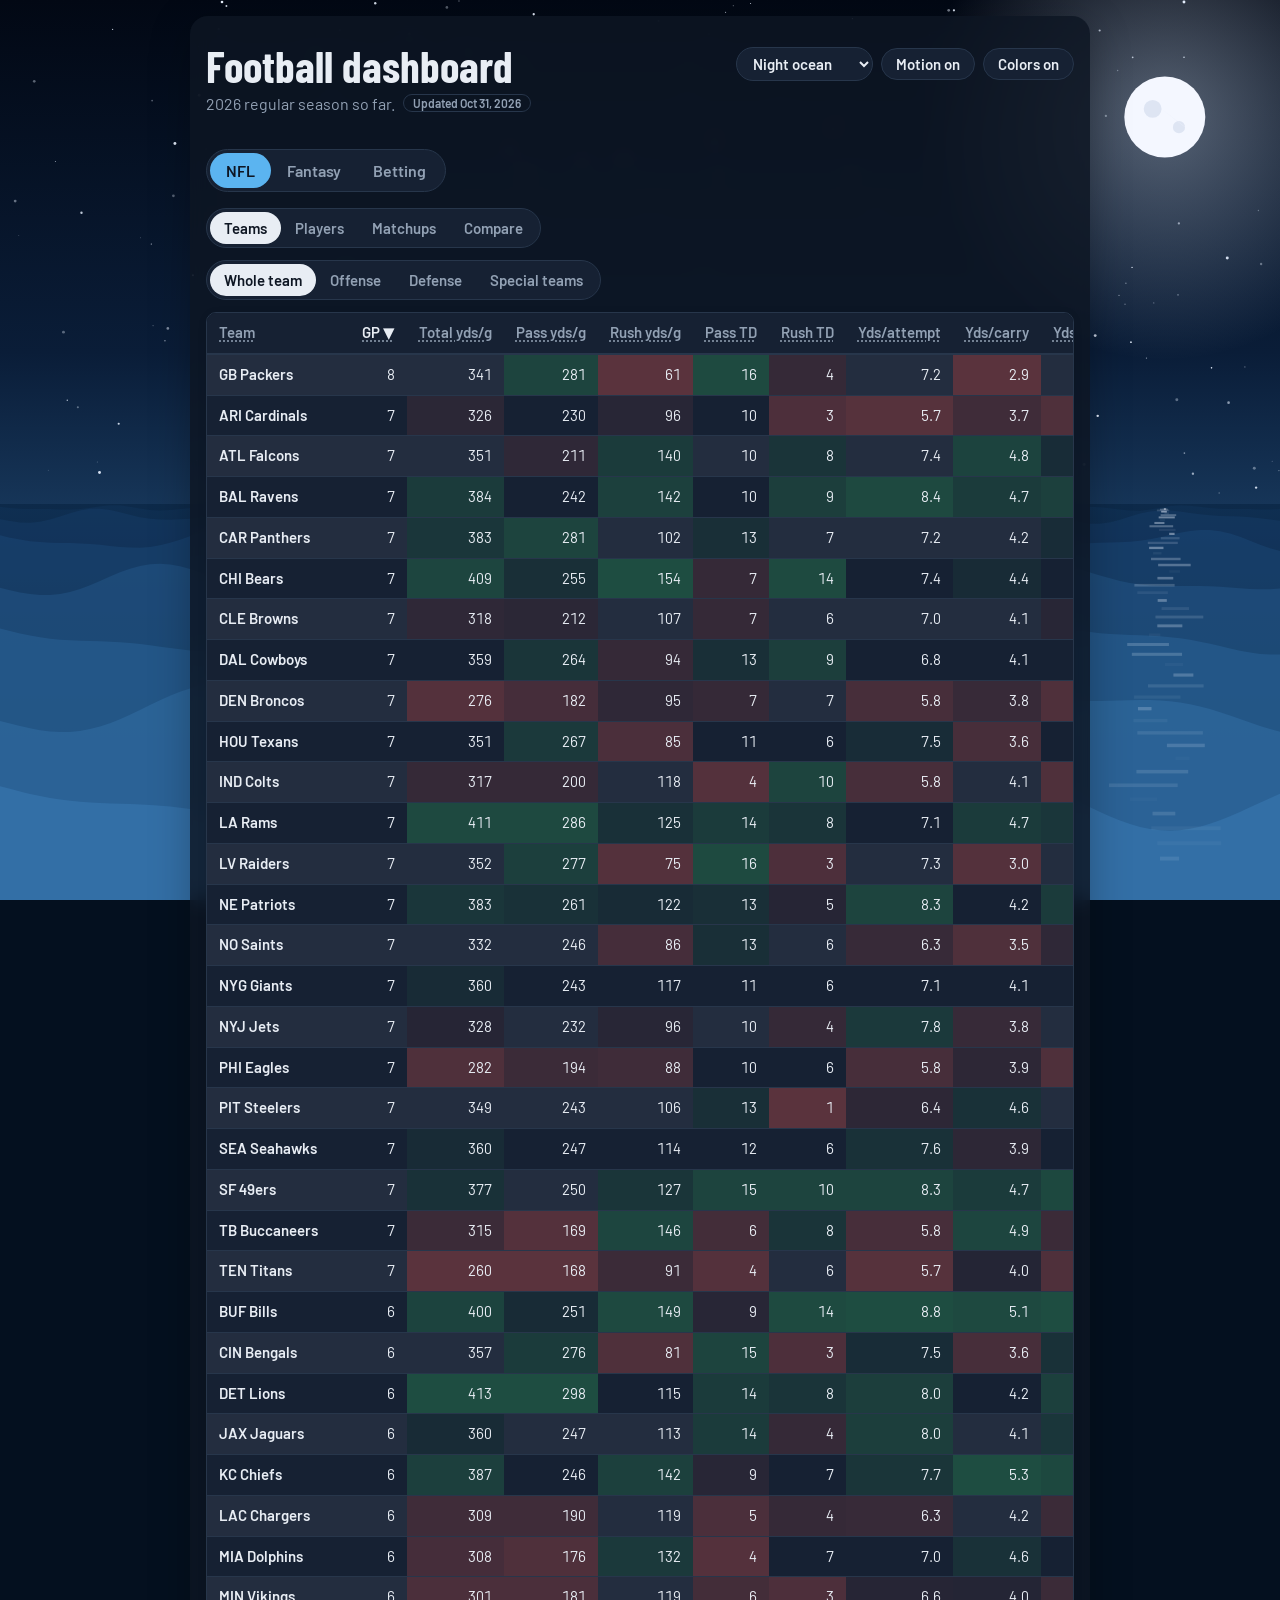
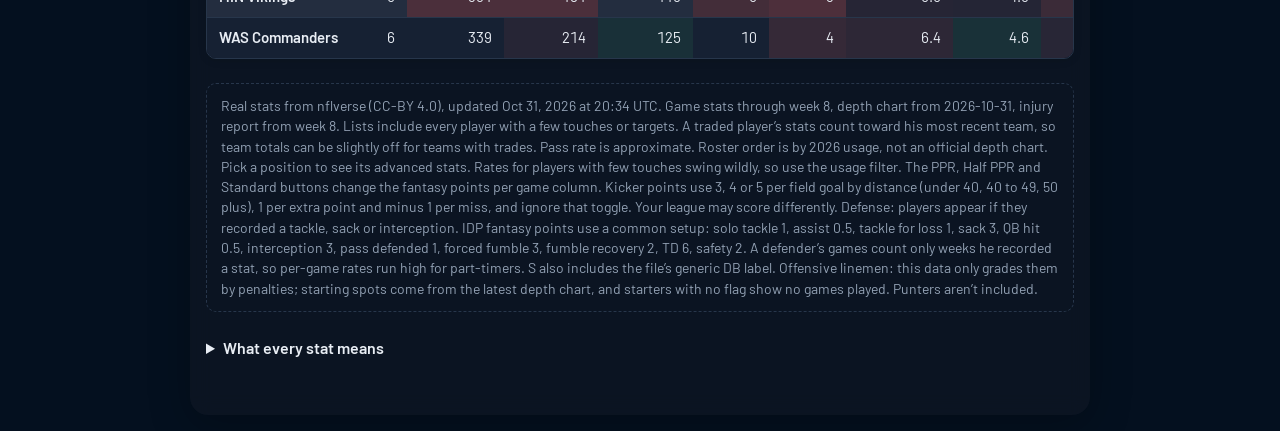
==== index.html @ 171ef3c4 "Phone layout: bottom tab bar, Display menu, swipe rows, full-width tables, tap-to-expand notes Phone" ====
<!DOCTYPE html>
<html lang="en"><head><meta charset="utf-8">
<meta name="viewport" content="width=device-width, initial-scale=1, viewport-fit=cover">
<title>Football Dashboard</title>
<link href="https://fonts.googleapis.com/css2?family=Barlow+Condensed:wght@600;700&family=Barlow:wght@400;500;600&display=swap" rel="stylesheet">
<style>
:root{--bg:#eef1f5;--panel:#fff;--ink:#14202e;--mute:#5d6b7b;--line:#d5dce5;--a:#b36d00;--b:#1b72bd;box-sizing:border-box;padding-top:env(safe-area-inset-top,0px);padding-bottom:env(safe-area-inset-bottom,0px)}
@media (prefers-color-scheme:dark){:root:not([data-theme="light"]){--bg:#0e1623;--panel:#162133;--ink:#e8edf4;--mute:#92a1b4;--line:#27364b;--a:#f2b134;--b:#5bb4f0}}
:root[data-theme="dark"]{--bg:#0e1623;--panel:#162133;--ink:#e8edf4;--mute:#92a1b4;--line:#27364b;--a:#f2b134;--b:#5bb4f0}
html{scroll-padding-top:env(safe-area-inset-top,0px)}*,*::before,*::after{box-sizing:border-box}
body{margin:0;background:var(--sky,var(--bg));color:var(--ink);font:400 16px/1.45 Barlow,system-ui,-apple-system,"Segoe UI",sans-serif}
main{max-width:900px;margin:16px auto;padding:20px 16px 48px;position:relative;z-index:1;background:color-mix(in srgb,var(--bg) 84%,transparent);-webkit-backdrop-filter:blur(10px);backdrop-filter:blur(10px);border-radius:18px;box-shadow:0 10px 40px rgba(0,0,0,.25)}
#scene{position:fixed;inset:0;width:100%;height:100%;z-index:0;display:block}
:root[data-theme="dark"]{--sky:#04101f}:root[data-theme="light"]{--sky:#a9d6ff}:root[data-scene="snow"]{--sky:#cfe6fb}
.top .ctl{display:flex;gap:8px;flex-shrink:0;align-items:center}
select.back{font:600 15px Barlow,system-ui,sans-serif;padding:6px 12px;cursor:pointer}
.seg.sec button[aria-pressed="true"]{background:var(--b);color:var(--bg)}
tr:not(.grp):hover td{background:color-mix(in srgb,var(--b) 10%,var(--panel))}
table tr:nth-child(even):not(.grp):not(:hover) td{background:color-mix(in srgb,var(--panel) 94%,var(--ink))}
.wrap{box-shadow:0 2px 10px rgba(0,0,0,.08)}
.upd{display:inline-block;font:600 12px Barlow,system-ui,sans-serif;color:var(--mute);border:1px solid var(--line);border-radius:999px;padding:1px 9px;margin-left:8px;vertical-align:2px}.top .ctl button{white-space:nowrap}
@media (max-width:420px){.top .ctl{flex-direction:column;gap:6px;align-items:flex-end}.top .ctl button,.top .ctl select{padding:5px 10px;font-size:14px;max-width:140px}}
@media (max-width:600px){main{margin:8px 6px;border-radius:14px;padding:16px 12px 40px}}
h1,h2{font-family:"Barlow Condensed","Arial Narrow",sans-serif;margin:8px 0 4px;line-height:1}h1{font-size:clamp(30px,7vw,44px)}h2{font-size:clamp(26px,6vw,36px)}
.sub{color:var(--mute);margin:0 0 16px}
.bar{display:flex;flex-wrap:wrap;gap:10px;align-items:center;margin-bottom:12px}
.seg{display:inline-flex;flex-wrap:wrap;border:1px solid var(--line);border-radius:999px;background:var(--panel);padding:3px}
.seg button{border:0;background:none;color:var(--mute);font:600 15px Barlow,system-ui,sans-serif;padding:7px 14px;border-radius:999px;cursor:pointer}
.seg button[aria-pressed="true"]{background:var(--ink);color:var(--bg)}
input,select{font:500 16px Barlow,system-ui,sans-serif;color:var(--ink);background:var(--panel);border:1px solid var(--line);border-radius:8px;padding:8px 10px}
input{flex:1;min-width:140px}
button:focus-visible,input:focus-visible,select:focus-visible,th:focus-visible,tr:focus-visible{outline:3px solid var(--b);outline-offset:2px}
.wrap{overflow-x:auto;background:var(--panel);border:1px solid var(--line);border-radius:10px}
table{border-collapse:collapse;width:100%;font-size:15px;white-space:nowrap}
th,td{padding:9px 12px;text-align:right}th:first-child,td:first-child{text-align:left}
th{font-weight:600;color:var(--mute);border-bottom:2px solid var(--line);cursor:pointer;user-select:none}th.on{color:var(--ink)}
td{border-top:1px solid var(--line);font-variant-numeric:tabular-nums}
th:first-child,td:first-child{position:sticky;left:0;background:var(--panel)}td.nm{font-weight:600}tr.grp td{font:600 14px Barlow,system-ui,sans-serif;color:var(--mute);background:var(--bg);text-align:left}tr.go{cursor:pointer}tr.go:hover td{background:var(--bg)}
.tag{display:inline-block;min-width:2.4em;text-align:center;font:700 13px "Barlow Condensed",sans-serif;border-radius:4px;padding:1px 5px;color:var(--bg);background:var(--mute)}
.tag.QB{background:var(--a)}.tag.WR{background:var(--b)}
.tiles{display:grid;grid-template-columns:repeat(auto-fit,minmax(130px,1fr));gap:10px;margin:14px 0 18px}
.tile{background:var(--panel);border:1px solid var(--line);border-top:4px solid var(--b);border-radius:10px;padding:10px 12px}
.tile b{display:block;font:700 28px/1.1 "Barlow Condensed",sans-serif}.tile span{color:var(--mute);font-size:14px}
h3{font:600 17px Barlow,system-ui,sans-serif;margin:18px 0 6px}
.back{border:1px solid var(--line);background:var(--panel);color:var(--ink);border-radius:999px;font:600 15px Barlow,system-ui,sans-serif;padding:6px 14px;cursor:pointer}
.note{margin-top:24px;padding:12px 14px;border:1px dashed var(--line);border-radius:10px;color:var(--mute);font-size:14px}
.picks{display:grid;grid-template-columns:1fr 1fr;gap:10px;margin-bottom:14px}.pick{background:var(--panel);border:1px solid var(--line);border-radius:10px;padding:10px}.pick.a{border-top:4px solid var(--a)}.pick.b{border-top:4px solid var(--b)}.pick input{width:100%;min-width:0}
.verdict{font:700 clamp(22px,5vw,30px)/1.1 "Barlow Condensed","Arial Narrow",sans-serif;margin:16px 0 8px}
.tally{display:flex;height:10px;border-radius:5px;overflow:hidden;margin-bottom:12px}.tally i{display:block}.tally .a{background:var(--a)}.tally .b{background:var(--b)}.tally .t{background:var(--line)}
.sec{font:600 15px Barlow,system-ui,sans-serif;color:var(--mute);margin:18px 0 4px}
.row{padding:10px 0;border-top:1px solid var(--line)}.lbl{text-align:center;font-weight:500;font-size:15px;margin-bottom:6px}
.line{display:grid;grid-template-columns:64px 1fr 64px;gap:10px;align-items:center}
.cv{font:700 22px/1 "Barlow Condensed","Arial Narrow",sans-serif;color:var(--mute)}.cv.a{text-align:right}.cv.win.a{color:var(--a)}.cv.win.b{color:var(--b)}
.field{position:relative;display:flex;height:22px;border-radius:4px;overflow:hidden;background:var(--line)}
.field::after{content:"";position:absolute;inset:0;pointer-events:none;background:repeating-linear-gradient(90deg,transparent 0 calc(10% - 1px),rgba(128,128,128,.35) calc(10% - 1px) 10%)}
.fa{background:var(--a);opacity:.4}.fb{background:var(--b);opacity:.4}.row.wa .fa,.row.wb .fb{opacity:1}
.meter{position:relative;height:16px;border-radius:8px;background:var(--line);margin:4px 0 2px;overflow:hidden}
.meter::after{content:"";position:absolute;left:50%;top:-2px;bottom:-2px;width:2px;background:var(--ink);opacity:.5}
.meter i{position:absolute;top:0;bottom:0}.meter .mo{background:var(--a)}.meter .md{background:var(--b)}
.mlab{display:flex;justify-content:space-between;font-size:13px;color:var(--mute)}
.edge{margin:14px 0 4px}.edge b{font-weight:600}
.lvl{display:inline-block;min-width:2.2em;text-align:center;font:700 15px/1.3 "Barlow Condensed",sans-serif;border-radius:4px;padding:0 6px;margin-right:6px;color:#fff;background:var(--mute)}
.lvl.o{background:var(--a);color:var(--bg)}.lvl.d{background:var(--b);color:var(--bg)}.lvl.e{background:var(--line);color:var(--ink)}
.thr{display:inline-block;font:600 12px Barlow,system-ui,sans-serif;border-radius:999px;padding:1px 8px;border:1px solid var(--line)}
.thr.t4{background:#c0392b;color:#fff;border-color:#c0392b}.thr.t3{background:#e67e22;color:#fff;border-color:#e67e22}.thr.t2{color:var(--ink)}.thr.t1{color:var(--mute)}
.mix{display:flex;height:26px;border-radius:6px;overflow:hidden;font:600 14px/26px Barlow,system-ui,sans-serif;color:#fff;margin:6px 0 2px;position:relative}
.mix span{padding:0 8px;white-space:nowrap}.mix .p{background:var(--b)}.mix .r{background:var(--a);text-align:right}
.mix i{position:absolute;top:0;bottom:0;width:2px;background:var(--ink)}
td.wr{white-space:normal;min-width:170px}.olt th,.olt td{text-align:left}
[hidden]{display:none!important}
.dspb,.bnav{display:none}
@media (max-width:600px){
  main{margin:0;border-radius:0;padding:12px 12px calc(84px + env(safe-area-inset-bottom,0px));padding-left:max(12px,env(safe-area-inset-left,0px));padding-right:max(12px,env(safe-area-inset-right,0px))}
  .top{position:relative;align-items:center}
  h1{font-size:26px;white-space:nowrap}
  h2{font-size:24px}
  .sub{font-size:14px;margin-bottom:10px}
  .dspb{display:inline-block;font-size:14px;padding:5px 12px}
  .top .ctl{display:none}
  .top.open .ctl{display:flex;flex-direction:column;align-items:stretch;gap:8px;position:absolute;right:0;top:calc(100% + 6px);z-index:25;background:var(--panel);border:1px solid var(--line);border-radius:12px;padding:10px;box-shadow:0 10px 30px rgba(0,0,0,.35)}
  .top.open .ctl button,.top.open .ctl select{max-width:none;font-size:15px;padding:7px 12px}
  #sec{display:none}
  .bnav{display:flex;position:fixed;left:0;right:0;bottom:0;z-index:20;background:color-mix(in srgb,var(--panel) 94%,transparent);-webkit-backdrop-filter:blur(12px);backdrop-filter:blur(12px);border-top:1px solid var(--line);padding:6px max(8px,env(safe-area-inset-right,0px)) calc(6px + env(safe-area-inset-bottom,0px)) max(8px,env(safe-area-inset-left,0px))}
  .bnav button{flex:1;display:flex;flex-direction:column;align-items:center;gap:2px;border:0;background:none;color:var(--mute);font:600 12px Barlow,system-ui,sans-serif;padding:6px 0;border-radius:10px;cursor:pointer}
  .bnav svg{width:24px;height:24px}
  .bnav button[aria-pressed="true"]{color:var(--b);background:color-mix(in srgb,var(--b) 12%,transparent)}
  .bar{gap:8px;margin-bottom:10px}
  .seg{flex-wrap:nowrap;overflow-x:auto;max-width:100%;scrollbar-width:none;-webkit-overflow-scrolling:touch}
  .seg::-webkit-scrollbar{display:none}
  .seg button{white-space:nowrap;padding:6px 12px;font-size:14px;flex-shrink:0}
  .seg.lg button{font-size:15px;padding:6px 16px}
  input,select{font-size:16px;padding:7px 9px}
  table{font-size:14px}
  th,td{padding:7px 9px}
  .wrap{border-radius:8px}
  .bsel span{display:none}
  .bsel{width:auto;flex:1}
  .dsk{display:none}
  .bc{padding:11px 12px}
  .bct{font-size:19px}
  .bcw{font-size:14px;padding-left:16px}
  .bc.hero .bct{font-size:23px}
  .gc{padding:11px 12px}
  .note{position:relative;max-height:4.4em;overflow:hidden;cursor:pointer;margin-top:16px}
  .note::after{content:"Tap to read more";position:absolute;left:0;right:0;bottom:0;padding:16px 14px 6px;font:600 13px Barlow,system-ui,sans-serif;color:var(--b);background:linear-gradient(to bottom,transparent,var(--panel) 60%)}
  .note.open{max-height:none}
  .note.open::after{content:none}
  .pcard{padding-bottom:env(safe-area-inset-bottom,0px)}
}
.top{display:flex;justify-content:space-between;align-items:center;gap:12px}
.dl{display:inline-block;font:600 11px/1.5 Barlow,system-ui,sans-serif;border-radius:4px;padding:0 5px;margin-left:2px;border:1px solid var(--line);color:var(--mute);vertical-align:1px}
.dl.on{border-color:var(--ink);color:var(--ink)}
.ptag{margin-top:6px;font-size:14px;color:var(--mute)}
.sec button{font-size:16px;padding:8px 16px}
.card{background:var(--panel);border:1px solid var(--line);border-radius:10px;padding:14px 16px;max-width:70ch}.card h3{margin-top:0}
.up{color:#2e9e5b;font-weight:600}.dn{color:#d9534f;font-weight:600}
.why{display:inline-block;font:600 12px Barlow,system-ui,sans-serif;border-radius:999px;padding:1px 8px;margin:1px 2px;background:var(--line);color:var(--ink)}
.gr{display:inline-block;min-width:1.8em;text-align:center;font:700 15px/1.4 "Barlow Condensed",sans-serif;border-radius:4px;color:var(--bg)}
.me td{background:color-mix(in srgb,var(--a) 14%,var(--panel))}.adv{margin:6px 0 4px 18px;padding:0}.adv li{margin:4px 0}
.st5{color:#f2b134;letter-spacing:-1px;font-size:12px;margin-left:4px}
.gA{background:#2e9e5b}.gB{background:#7cb342}.gC{background:var(--mute)}.gD{background:#e67e22}.gF{background:#d9534f}
.gl{text-decoration:underline dotted;text-underline-offset:3px;text-decoration-color:var(--mute)}
.tip{position:absolute;z-index:20;background:var(--ink);color:var(--bg);font:500 14px/1.35 Barlow,system-ui,sans-serif;padding:8px 10px;border-radius:8px;box-shadow:0 4px 14px rgba(0,0,0,.3);pointer-events:none}
#gls summary{cursor:pointer;font-weight:600;margin:24px 0 8px}#glist{display:grid;grid-template-columns:max-content 1fr;gap:4px 14px;font-size:14px}#glist dt{font-weight:600}#glist dd{margin:0;color:var(--mute)}
@media (max-width:600px){#glist{grid-template-columns:1fr}#glist dd{margin-bottom:8px}}
.pcard{position:fixed;inset:0;z-index:30;background:rgba(0,0,0,.55);display:flex;align-items:flex-start;justify-content:center;padding:4vh 12px;overflow:auto}
.pcw{position:relative;background:var(--panel);color:var(--ink);border:1px solid var(--line);border-radius:16px;max-width:680px;width:100%;padding:18px 18px 22px;box-shadow:0 20px 60px rgba(0,0,0,.45)}
.pcx{position:absolute;top:12px;right:12px;padding:4px 11px}
.pch{display:flex;gap:14px;align-items:center;margin-right:40px}.pch img{width:84px;height:84px;object-fit:cover;border-radius:50%;background:var(--bg);border:2px solid var(--line);flex-shrink:0}
.pch h2{margin:0 0 4px}.pcm{color:var(--mute);font-size:14px}
.tiles2{display:grid;grid-template-columns:repeat(auto-fit,minmax(104px,1fr));gap:8px;margin:14px 0}
.tl{background:var(--bg);border:1px solid var(--line);border-radius:10px;padding:8px 10px}.tl b{display:block;font:700 22px/1.1 "Barlow Condensed",sans-serif}.tl span{font-size:12px;color:var(--mute)}
.pcs h3{margin:16px 0 6px}.nws a{color:var(--ink)}.nws li{margin:6px 0}.nws small{color:var(--mute)}.rw{background:var(--bg);border-left:3px solid var(--b);border-radius:6px;padding:8px 12px;font-size:15px}
svg.gl2 text{fill:var(--mute);font:600 11px Barlow,system-ui,sans-serif}
td.nm{cursor:pointer}td.nm:hover{text-decoration:underline;text-underline-offset:3px}
@media (max-width:600px){.pcard{padding:0}.pcw{border-radius:0;min-height:100%}}
.seg.lg button{font-size:16px;padding:7px 18px}.seg.lg button[aria-pressed="true"]{background:var(--a);color:var(--bg)}
.lad{display:inline-block;font:500 13px/1.6 Barlow,system-ui,sans-serif;border:1px solid var(--line);border-radius:999px;padding:0 9px;margin:3px 4px 0 0;white-space:nowrap}.lad.on{border-color:#2e9e5b;background:color-mix(in srgb,#2e9e5b 18%,var(--panel))}.ladr{margin-top:8px}
.gc.cpk{border-color:#2e9e5b;box-shadow:0 0 0 1px #2e9e5b}.pill2{display:inline-block;font:700 13px/1.6 Barlow,system-ui,sans-serif;border-radius:999px;padding:0 10px;background:#2e9e5b;color:#fff;align-self:flex-start;white-space:nowrap}
.bsel{display:flex;align-items:center;gap:8px;font:600 14px Barlow,system-ui,sans-serif;color:var(--mute)}.bsel select{padding:6px 10px;font-size:15px}
.bgrid{display:grid;grid-template-columns:repeat(auto-fill,minmax(250px,1fr));gap:12px}.ggrid{display:grid;grid-template-columns:repeat(auto-fill,minmax(440px,1fr));gap:14px}.gc .gmt td{white-space:normal}
@media (max-width:600px){.ggrid{grid-template-columns:1fr}.wpw{max-width:none;flex-basis:100%}.gc .gmt td,.gc .gmt th{padding:6px 5px;font-size:14px;white-space:normal}.bsel{width:100%}.bsel select{flex:1}}
.gc,.bc,.ggrid>*,.bgrid>*{min-width:0}
.bc{background:var(--panel);border:1px solid var(--line);border-left:5px solid var(--lc,var(--a));border-radius:12px;padding:12px 14px;box-shadow:0 2px 10px rgba(0,0,0,.08)}
.bc.l2{--lc:#7cb342}.bc.l3{--lc:#2e9e5b}.bc.hero{margin:6px 0 4px;padding:16px 18px;border-left-width:8px}.bc.hero .bct{font-size:clamp(24px,5vw,32px)}
.bck{font:700 12px Barlow,system-ui,sans-serif;letter-spacing:.08em;text-transform:uppercase;color:var(--lc,var(--a));margin-bottom:4px}
.bch{display:flex;align-items:flex-start;gap:6px}.bct{font:700 20px/1.15 "Barlow Condensed","Arial Narrow",sans-serif}.bct a{color:inherit;text-decoration:underline dotted;text-underline-offset:3px}
.bcp{margin:6px 0 0;font-size:14px;color:var(--mute)}.bcp b{color:var(--ink);font-size:16px}
.bcw{margin:8px 0 0;padding-left:18px;font-size:14px;color:var(--mute)}.bcw li{margin:3px 0}.bcw b{color:var(--ink);font-weight:600}
.vch{display:inline-block;font:700 12px/1.5 Barlow,system-ui,sans-serif;border-radius:999px;padding:0 7px;background:#2e9e5b;color:#fff;white-space:nowrap}
.mch{display:inline-block;font:700 12px/1.5 Barlow,system-ui,sans-serif;border-radius:999px;padding:0 7px;background:var(--b);color:var(--bg)}
.hd{display:inline-flex;gap:2px;vertical-align:-2px}.hd i{display:block;width:8px;height:14px;border-radius:2px;background:var(--mute);opacity:.5}.hd i.y{background:#2e9e5b;opacity:1}.hd i.n{background:#d9534f;opacity:1}
.gc{background:var(--panel);border:1px solid var(--line);border-radius:12px;padding:12px 14px;box-shadow:0 2px 10px rgba(0,0,0,.08);display:flex;flex-direction:column;gap:10px}
.gch{display:flex;justify-content:space-between;gap:10px;flex-wrap:wrap}.gt{font:700 26px/1 "Barlow Condensed","Arial Narrow",sans-serif}.gt small{font-size:16px;color:var(--mute);font-weight:600}
.wpw{flex:1;min-width:150px;max-width:220px}.wpb{position:relative;display:flex;height:22px;border-radius:6px;overflow:hidden;font:600 12px/22px Barlow,system-ui,sans-serif;color:#fff}
.wpb span{padding:0 6px;white-space:nowrap;overflow:hidden}.wpb .wa{background:var(--a)}.wpb .wh{background:var(--b);text-align:right}.wpb i{position:absolute;top:-2px;bottom:-2px;width:3px;margin-left:-1px;background:var(--ink);border:1px solid var(--panel)}
.gc .wrap{box-shadow:none}.gmt td,.gmt th{padding:7px 8px;text-align:left;white-space:nowrap}.gmt td:first-child{color:var(--mute);font-weight:600}
.gmeta{display:flex;flex-direction:column;gap:2px;font-size:14px;color:var(--mute)}.gmeta b{color:var(--ink);font-weight:600}
.gprop{align-self:flex-start}
main.wide{max-width:1180px}
.sv{border:1px solid var(--line);background:var(--bg);color:var(--ink);border-radius:999px;font:700 13px/1 Barlow,system-ui,sans-serif;width:24px;height:24px;padding:0;margin-left:6px;cursor:pointer;vertical-align:1px}.sv.on{background:var(--b);color:var(--bg);border-color:var(--b)}
.sv2{margin-top:10px;font-size:14px;padding:5px 12px}.sv2.on{background:var(--b);color:var(--bg);border-color:var(--b)}
.rs{display:inline-block;font:700 12px/1.6 Barlow,system-ui,sans-serif;border-radius:999px;padding:0 9px}.rs.w{background:#2e9e5b;color:#fff}.rs.l{background:#d9534f;color:#fff}.rs.p{background:var(--line);color:var(--ink)}.rs.o{border:1px solid var(--line);color:var(--mute)}
.rstrip{background:var(--panel);border:1px solid var(--line);border-radius:10px;padding:8px 12px;margin-bottom:12px;font-size:15px}.rstrip a{color:var(--b)}
.wxw{display:inline-block;font:700 11px/1.5 Barlow,system-ui,sans-serif;border-radius:999px;padding:0 6px;background:#e67e22;color:#fff}
.stk{width:80px;min-width:0;flex:0;padding:4px 6px;font-size:15px}.psub{font:500 12px Barlow,system-ui,sans-serif;color:var(--mute)}.pt td.nm{white-space:nowrap}
</style></head><body><canvas id="scene" aria-hidden="true"></canvas><main>
<div class="top" id="top"><h1>Football dashboard</h1><button class="back dspb" id="dsp" aria-expanded="false" aria-controls="ctl">Display</button><div class="ctl" id="ctl"><select class="back" id="scn" aria-label="Background scene"><option value="ocean">Night ocean</option><option value="grass">Day grassland</option><option value="snow">Snowy peak</option></select><button class="back" id="mot" aria-label="Turn background motion on or off"></button><button class="back" id="clr" aria-label="Turn stat colors on or off"></button></div></div>
<p class="sub">2026 regular season so far.<span class="upd" id="upd"></span></p>
<nav class="bar"><div class="seg sec" id="sec"><button data-s="nfl" aria-pressed="true">NFL</button><button data-s="fan" aria-pressed="false">Fantasy</button><button data-s="bet" aria-pressed="false">Betting</button></div></nav>
<div class="bar" id="nflnav"><div class="seg" id="tabs"><button data-v="t" aria-pressed="true">Teams</button><button data-v="p" aria-pressed="false">Players</button><button data-v="n" aria-pressed="false">Matchups</button><button data-v="c" aria-pressed="false">Compare</button></div></div>
<section id="vp" hidden>
 <div class="bar"><div class="seg" id="side"><button data-d="O" aria-pressed="true">Offense</button><button data-d="D" aria-pressed="false">Defense</button></div></div>
 <div class="bar"><input id="q" type="search" placeholder="Search players" aria-label="Search players"><select id="tm" aria-label="Team"></select><select id="mn" aria-label="Minimum usage"><option value="0">Any usage</option><option value="10">10+ touches or targets</option><option value="25">25+</option><option value="50">50+</option></select></div>
 <div class="bar"><div class="seg" id="pos"></div><div class="seg" id="xg" hidden></div><div class="seg" id="sc"><button data-s="ppr" aria-pressed="true">PPR</button><button data-s="half" aria-pressed="false">Half PPR</button><button data-s="std" aria-pressed="false">Standard</button></div></div>
 <div class="wrap" id="pt"></div><p class="sub" id="ld">Loading stats…</p>
</section>
<section id="vt"><div class="bar"><div class="seg" id="tv"><button data-w="W" aria-pressed="true">Whole team</button><button data-w="O" aria-pressed="false">Offense</button><button data-w="D" aria-pressed="false">Defense</button><button data-w="S" aria-pressed="false">Special teams</button></div></div><div class="wrap" id="tt"></div><div id="td" hidden></div></section>
<section id="vc" hidden><div class="bar"><div class="seg" id="cpos"></div></div>
<div class="picks"><div class="pick a"><input id="ca" list="cl" aria-label="Player A" onfocus="this.select()"><div class="ptag" id="ia"></div></div><div class="pick b"><input id="cb" list="cl" aria-label="Player B" onfocus="this.select()"><div class="ptag" id="ib"></div></div></div><datalist id="cl"></datalist>
<div class="verdict" id="cv"></div><div class="tally" id="ct"></div><div id="cr"></div>
<p class="sub">Tap a name box and start typing to search every player at that position.</p></section>

<section id="vn" hidden><h2>Matchups</h2><p class="sub">Pick a game, then switch between the battle up front and the skill-position matchups.</p>
<div class="bar"><select id="gm" aria-label="Game"></select><div class="seg" id="mv"><button data-m="t" aria-pressed="true">Trenches</button><button data-m="s" aria-pressed="false">Skill positions</button></div></div>
<div id="ms" hidden></div><div id="mt"><div id="mu"></div>
<h3>Offensive line units</h3><div class="wrap" id="ou"></div>
<h3>Defensive line units</h3><div class="wrap" id="du"></div>
<div class="note">How the edge works: each unit’s league ranks are averaged (pass protection uses sack rate allowed and pass EPA; pass rush uses sacks and QB hits; the run game uses yards per carry and rush EPA; the front uses tackles for loss and line tackles for loss). The gap between the two averages sets the level: Even under 4 rank spots, I (slight) 4 to 9, II (clear) 10 to 17, III (big) 18 or more. It’s a guide, not a prediction. Starters and alignments come from the latest nflverse depth chart, and defenses shift fronts every play, so “likely across from him” is the usual alignment, not a guarantee. Threat levels rank every starting front player by sacks, QB hits and tackles for loss per team game: Elite is top 10%, High top 25%, Solid top half. Individual blocking grades (ESPN block win rates, PFF) aren’t in this data, so linemen show penalties only (see them under Players, Offense, OL). Run defense allowed needs game-by-game data, so tackles for loss stands in for it.</div></div></div></section>

<section id="sf" hidden><h2>Fantasy</h2>
<div class="bar"><div class="seg" id="fmt"><button data-f="dyn" aria-pressed="true">Dynasty</button><button data-f="red" aria-pressed="false">Redraft</button></div></div>
<div class="bar"><div class="seg" id="fv"><button data-x="m" aria-pressed="true">My league</button><button data-x="s" aria-pressed="false">Start / sit</button><button data-x="r" aria-pressed="false">Rankings</button><button data-x="c" aria-pressed="false">College</button></div></div>
<div id="fm"><div class="bar"><div class="seg" id="fpl"><button data-p="s" aria-pressed="true">Sleeper</button><button data-p="e" aria-pressed="false">ESPN</button></div></div>
<div class="bar" id="fsl"><input id="fsu" type="text" placeholder="Your Sleeper username" aria-label="Sleeper username" autocomplete="username"><button class="back" id="fsgo">Load my leagues</button><select id="fsls" aria-label="League" hidden></select></div>
<div class="bar" id="fel" hidden><input id="fei" type="text" inputmode="numeric" placeholder="ESPN league ID" aria-label="ESPN league ID"><input id="fet" type="text" inputmode="numeric" placeholder="Your team ID (optional)" aria-label="ESPN team ID"><button class="back" id="fego">Load league</button></div>
<p class="sub" id="fms"></p><div id="fmo"></div></div>
<div id="fs" hidden><div class="bar"><div class="seg" id="fsm"><button data-m="me" aria-pressed="true">My team</button><button data-m="all" aria-pressed="false">All starters</button></div></div><div id="fmy"></div><div id="fall"><div class="bar"><div class="seg" id="fpos"></div><div class="seg" id="fsc"><button data-s="ppr" aria-pressed="true">PPR</button><button data-s="half" aria-pressed="false">Half PPR</button><button data-s="std" aria-pressed="false">Standard</button></div></div><p class="sub" id="fsub"></p><div class="wrap" id="ft"></div></div><div class="note" id="fnote"></div><div class="note">Start/sit grades come from a simple, open formula, not a projection model: base points = 85% season average + 15% last 3 games (with about 4 games of last season mixed in early on), then multiplied by the matchup factor (what the opponent allows to that position after adjusting for schedule, divided by the league average). Grade A means the matchup factor is 1.15 or higher, B 1.05 to 1.15, C 0.95 to 1.05, D 0.85 to 0.95, F under 0.85. Only depth-chart starters on teams with an upcoming game are listed, and anyone Out or on IR is flagged. A guide, not a guarantee.</div></div>
<div id="sd" hidden>
<div class="bar"><div class="seg" id="dv"><button data-x="b" aria-pressed="true">Value board</button><button data-x="g" aria-pressed="false">Diamonds &amp; sleepers</button><button data-x="k" aria-pressed="false">Rookie picks</button></div><div class="seg" id="dfmt"><button data-f="1" aria-pressed="true">1QB</button><button data-f="2" aria-pressed="false">Superflex</button></div></div>
<div class="bar" id="ccl" hidden><div class="seg" id="cv2"><button data-c="d" aria-pressed="true">Draft prospects</button><button data-c="g" aria-pressed="false">Big board</button><button data-c="b" aria-pressed="false">Breakouts (underclassmen)</button><button data-c="f" aria-pressed="false">College fantasy</button></div><select id="ccf" aria-label="Conference"></select><div class="seg" id="csc" hidden><button data-s="ppr" aria-pressed="true">PPR</button><button data-s="std" aria-pressed="false">Standard</button></div></div>
<div class="bar" id="dctl"><input id="dq" type="search" placeholder="Search players" aria-label="Search dynasty players"><div class="seg" id="dpos"></div></div>
<p class="sub" id="dsub"></p><div class="wrap" id="dt"></div>

<div class="note" id="dnote"></div></div></section>
<section id="sb" hidden><h2>Betting</h2><p class="sub" id="bfr"></p>
<div class="bar"><div class="seg lg" id="blg" role="group" aria-label="League"><button data-l="nfl" aria-pressed="true">NFL</button><button data-l="cfb" aria-pressed="false">College</button></div></div>
<div class="bar"><div class="seg" id="bv"><button data-v="picks" aria-pressed="true">Picks</button><button data-v="games" aria-pressed="false">Games</button><button data-v="props" aria-pressed="false">Props</button><button data-v="mine" aria-pressed="false">My bets</button><button data-v="results" aria-pressed="false">Results</button></div><label class="bsel" id="bselw"><span>Sportsbook</span><select id="bbk" aria-label="Sportsbook"></select></label></div>
<div id="bctl" hidden><div class="bar"><div class="seg" id="bmk"></div></div><div class="bar"><select id="bgm" aria-label="Game"></select><input id="bq" type="search" placeholder="Search players" aria-label="Search props"><label class="sub" style="display:flex;gap:6px;align-items:center;margin:0"><input type="checkbox" id="blo" style="flex:0;min-width:0"> Picks and leans only</label></div></div>
<div id="bo"></div>
<div class="note">Not betting advice. NFL odds come from The Odds API across US sportsbooks; college lines from CollegeFootballData plus extra books on Fridays and Saturdays. Always check the price in your own app before betting. Projections: 85% season average plus 15% last 3 games, with about 4 games of last season mixed in early on, adjusted for what the opponent allows to his position (capped at -20% to +25%). Chance of going over comes from how each stat swings game to game, blended 50/50 with the sportsbooks’ fair odds. Anytime TD chance comes from usage (carries and targets). Samples are small; treat picks as places to look, not locks.</div></section>

<div class="note">Real stats from nflverse (CC-BY 4.0), updated Oct 31, 2026 at 20:34 UTC. <span id="fr"></span> Lists include every player with a few touches or targets. A traded player’s stats count toward his most recent team, so team totals can be slightly off for teams with trades. Pass rate is approximate. Roster order is by 2026 usage, not an official depth chart. Pick a position to see its advanced stats. Rates for players with few touches swing wildly, so use the usage filter. The PPR, Half PPR and Standard buttons change the fantasy points per game column. Kicker points use 3, 4 or 5 per field goal by distance (under 40, 40 to 49, 50 plus), 1 per extra point and minus 1 per miss, and ignore that toggle. Your league may score differently. Defense: players appear if they recorded a tackle, sack or interception. IDP fantasy points use a common setup: solo tackle 1, assist 0.5, tackle for loss 1, sack 3, QB hit 0.5, interception 3, pass defended 1, forced fumble 3, fumble recovery 2, TD 6, safety 2. A defender’s games count only weeks he recorded a stat, so per-game rates run high for part-timers. S also includes the file’s generic DB label. Offensive linemen: this data only grades them by penalties; starting spots come from the latest depth chart, and starters with no flag show no games played. Punters aren’t included.</div>
<details id="gls"><summary>What every stat means</summary><dl id="glist"></dl></details>
</main>
<nav class="bnav" id="bnav" aria-label="Sections"><button data-s="nfl" aria-pressed="true"><svg viewBox="0 0 24 24" aria-hidden="true"><path d="M5 19c-1-6 3-13 14-14-1 11-8 15-14 14z" fill="none" stroke="currentColor" stroke-width="2" stroke-linejoin="round"/><path d="M9 15l6-6M10 11l3 3M12 9l3 3" stroke="currentColor" stroke-width="1.6" stroke-linecap="round"/></svg>NFL</button><button data-s="fan" aria-pressed="false"><svg viewBox="0 0 24 24" aria-hidden="true"><path d="M12 3l2.6 5.6 6 .7-4.5 4.1 1.2 6L12 16.4 6.7 19.4l1.2-6L3.4 9.3l6-.7z" fill="none" stroke="currentColor" stroke-width="2" stroke-linejoin="round"/></svg>Fantasy</button><button data-s="bet" aria-pressed="false"><svg viewBox="0 0 24 24" aria-hidden="true"><rect x="4" y="5" width="16" height="14" rx="2" fill="none" stroke="currentColor" stroke-width="2"/><path d="M8 10h3M8 14h8M14 10h2" stroke="currentColor" stroke-width="2" stroke-linecap="round"/></svg>Betting</button></nav>
<div id="pc" class="pcard" hidden><div class="pcw" role="dialog" aria-modal="true" aria-labelledby="pcn"><button class="back pcx" id="pcx" aria-label="Close player card">✕</button><div id="pcb"></div></div></div>
<script>
var SCENE=(function(){var s=null,m=null;try{s=localStorage.getItem('scene');m=localStorage.getItem('theme')}catch(e){}return s||(m==='light'?'grass':'ocean')})();
document.documentElement.setAttribute('data-theme',SCENE==='ocean'?'dark':'light');document.documentElement.setAttribute('data-scene',SCENE);
var MOTION=(function(){var v=null;try{v=localStorage.getItem('motion')}catch(e){}if(v)return v==='on';if(window.matchMedia&&matchMedia('(max-width: 600px)').matches)return false;return !(window.matchMedia&&matchMedia('(prefers-reduced-motion: reduce)').matches)})();
function setScene(s){SCENE=s;document.documentElement.setAttribute('data-theme',s==='ocean'?'dark':'light');document.documentElement.setAttribute('data-scene',s);try{localStorage.setItem('scene',s)}catch(e){}var b=document.getElementById('scn');if(b)b.value=s;SC.reset()}
function setMotion(on){MOTION=on;try{localStorage.setItem('motion',on?'on':'off')}catch(e){}var b=document.getElementById('mot');if(b)b.textContent=on?'Motion on':'Motion off';SC.reset()}
// ---------------- animated scenes: night ocean, day grassland
var SC=(function(){
  var cv,cx,W,H,dpr,stars=[],blades=[],clouds=[],ranges=[],flakes=[],raf=0,last=0;
  function rnd(a,b){return a+Math.random()*(b-a)}
  function size(){dpr=Math.min(window.devicePixelRatio||1,2);W=innerWidth;H=innerHeight;cv.width=W*dpr;cv.height=H*dpr;cx.setTransform(dpr,0,0,dpr,0,0);build()}
  function build(){stars=[];for(var i=0;i<Math.round(W*H/5000);i++)stars.push({x:rnd(0,W),y:rnd(0,H*.55),r:rnd(.4,1.5),p:rnd(0,6.3),s:rnd(.5,2)});
    blades=[];var n=Math.min(900,Math.round(W*.8));for(var j=0;j<n;j++){var layer=j/n;blades.push({x:rnd(-20,W+20),l:layer,h:rnd(.12,.26)*H*(.55+layer*.65),w:rnd(1.5,3.5)*(.6+layer*.8),c:Math.floor(rnd(0,5)),ph:rnd(0,6.3)})}
    blades.sort(function(a,b){return a.l-b.l});
    clouds=[];for(var k=0;k<6;k++)clouds.push({x:rnd(-.2,1.1)*W,y:rnd(.06,.38)*H,s:rnd(.6,1.4),v:rnd(4,12)});
    ranges=[[.50,.30,'#c9dcef','#9fb9d6',22],[.60,.26,'#e6f0fa','#a7bfd9',14],[.74,.18,'#f7fbff','#b8cde3',9]].map(function(R){var pts=[],x=-40,y;while(x<W+40){y=H*R[0]-H*R[1]*Math.pow(Math.random(),1.6);pts.push([x,y]);x+=rnd(W/R[4]*.5,W/R[4]*1.4)}return {pts:pts,base:R[0],hi:R[2],lo:R[3]}});
    flakes=[];for(var f=0;f<Math.round(W*H/2600);f++)flakes.push({x:rnd(0,W),y:rnd(0,H),r:rnd(.6,2.6),vx:rnd(60,160),vy:rnd(20,70),p:rnd(0,6.3)})}
  function night(t){var hz=H*.56,g=cx.createLinearGradient(0,0,0,hz);g.addColorStop(0,'#020814');g.addColorStop(.7,'#0a1d38');g.addColorStop(1,'#163558');cx.fillStyle=g;cx.fillRect(0,0,W,hz);
    stars.forEach(function(s){var a=.5+.5*Math.sin(s.p+t*s.s);cx.globalAlpha=.35+.65*a;cx.fillStyle='#e8f1ff';cx.beginPath();cx.arc(s.x,s.y,s.r,0,6.283);cx.fill()});cx.globalAlpha=1;
    var mx=W>1000?W*.91:W*.78,my=H*.13,mr=Math.max(22,Math.min(W,H)*.045),mg=cx.createRadialGradient(mx,my,mr*.5,mx,my,mr*6);mg.addColorStop(0,'rgba(220,235,255,.35)');mg.addColorStop(1,'rgba(220,235,255,0)');cx.fillStyle=mg;cx.fillRect(mx-mr*6,my-mr*6,mr*12,mr*12);
    cx.fillStyle='#f4f7ff';cx.beginPath();cx.arc(mx,my,mr,0,6.283);cx.fill();cx.fillStyle='rgba(180,195,220,.35)';cx.beginPath();cx.arc(mx-mr*.3,my-mr*.2,mr*.22,0,6.283);cx.arc(mx+mr*.35,my+mr*.25,mr*.15,0,6.283);cx.fill();
    var sg=cx.createLinearGradient(0,hz,0,H);sg.addColorStop(0,'#0d2a4a');sg.addColorStop(1,'#020a16');cx.fillStyle=sg;cx.fillRect(0,hz,W,H-hz);
    for(var L=0;L<7;L++){var y0=hz+(H-hz)*(L/7)*(L/7)+4,amp=2+L*3.2,len=120+L*60,sp=(L%2?1:-1)*(8+L*5);cx.fillStyle='rgba('+(20+L*6)+','+(60+L*10)+','+(105+L*12)+','+(.25+L*.06)+')';cx.beginPath();cx.moveTo(0,H);
      for(var x=0;x<=W+10;x+=10)cx.lineTo(x,y0+amp*Math.sin((x+t*sp)/len*6.283)+amp*.5*Math.sin((x*1.7-t*sp*.6)/len*6.283));cx.lineTo(W,H);cx.fill()}
    for(var r=0;r<46;r++){var yy=hz+4+r*r*(H-hz)/2300,wd=(8+r*1.6)*(.6+.4*Math.sin(t*1.3+r*1.7)),off=Math.sin(t*.8+r)*r*.6;cx.fillStyle='rgba(235,242,255,'+(.55-r*.01)*(.55+.45*Math.sin(t*2.1+r*2.3))+')';cx.fillRect(mx-wd/2+off,yy,wd,1.6+r*.05)}}
  function day(t){var hz=H*.6,g=cx.createLinearGradient(0,0,0,hz);g.addColorStop(0,'#3d8fe0');g.addColorStop(.55,'#8cc8f5');g.addColorStop(1,'#f6ecd0');cx.fillStyle=g;cx.fillRect(0,0,W,H);
    var sx=W*.18,sy=H*.15,sr=Math.max(26,Math.min(W,H)*.05),sg=cx.createRadialGradient(sx,sy,sr*.4,sx,sy,sr*7);sg.addColorStop(0,'rgba(255,248,220,.9)');sg.addColorStop(.25,'rgba(255,240,190,.35)');sg.addColorStop(1,'rgba(255,240,190,0)');cx.fillStyle=sg;cx.fillRect(0,0,W,H*.7);
    cx.fillStyle='#fffbea';cx.beginPath();cx.arc(sx,sy,sr,0,6.283);cx.fill();
    clouds.forEach(function(c){var x=((c.x+t*c.v)%(W*1.4))-W*.2,y=c.y,s=c.s*Math.min(1,W/900)*60;cx.fillStyle='rgba(255,255,255,.85)';cx.beginPath();cx.ellipse(x,y,s*1.6,s*.55,0,0,6.283);cx.ellipse(x+s*.9,y-s*.25,s*1.1,s*.6,0,0,6.283);cx.ellipse(x-s*.9,y+s*.05,s*.9,s*.45,0,0,6.283);cx.fill()});
    [[hz-H*.05,'#7fae8a',.0013,.6],[hz,'#6c9c58',.002,1]].forEach(function(h){cx.fillStyle=h[1];cx.beginPath();cx.moveTo(0,H);for(var x=0;x<=W+10;x+=12)cx.lineTo(x,h[0]+Math.sin(x*h[2]*6.283+h[3])*H*.03);cx.lineTo(W,H);cx.fill()});
    var fg=cx.createLinearGradient(0,hz,0,H);fg.addColorStop(0,'#7d9e3e');fg.addColorStop(1,'#3d6a24');cx.fillStyle=fg;cx.fillRect(0,hz+H*.03,W,H);
    var C=['#9fbf4a','#86aa3c','#b9c86a','#6f9a34','#cdbb6a'];
    blades.forEach(function(b){var base=hz+H*.04+b.l*(H-hz)*.95,gust=Math.sin(t*.9+b.x*.004)*.6+Math.sin(t*2.3+b.x*.011+b.ph)*.25,bend=(.35+gust*.5)*b.h*.45,tipx=b.x+bend,tipy=base-b.h*(1-Math.abs(gust)*.08);
      cx.strokeStyle=C[b.c];cx.globalAlpha=.55+b.l*.45;cx.lineWidth=b.w;cx.lineCap='round';cx.beginPath();cx.moveTo(b.x,base);cx.quadraticCurveTo(b.x+bend*.15,base-b.h*.55,tipx,tipy);cx.stroke()});cx.globalAlpha=1}
  function snow(t){var g=cx.createLinearGradient(0,0,0,H*.75);g.addColorStop(0,'#1f6fd1');g.addColorStop(.55,'#86c2f2');g.addColorStop(1,'#eef7ff');cx.fillStyle=g;cx.fillRect(0,0,W,H);
    var sx=W*.82,sy=H*.12,sr=Math.max(22,Math.min(W,H)*.04),sg=cx.createRadialGradient(sx,sy,sr*.3,sx,sy,sr*8);sg.addColorStop(0,'rgba(255,255,255,.95)');sg.addColorStop(.2,'rgba(255,250,235,.45)');sg.addColorStop(1,'rgba(255,250,235,0)');cx.fillStyle=sg;cx.fillRect(0,0,W,H*.6);
    cx.fillStyle='#ffffff';cx.beginPath();cx.arc(sx,sy,sr,0,6.283);cx.fill();
    ranges.forEach(function(R,ri){var gr=cx.createLinearGradient(0,H*(R.base-.32),0,H*R.base+40);gr.addColorStop(0,R.hi);gr.addColorStop(1,R.lo);cx.fillStyle=gr;cx.beginPath();cx.moveTo(-40,H);R.pts.forEach(function(p){cx.lineTo(p[0],p[1])});cx.lineTo(W+40,H);cx.fill();
      cx.fillStyle='rgba(70,100,140,'+(.16-ri*.03)+')';for(var i=1;i<R.pts.length-1;i++){var p=R.pts[i],q=R.pts[i+1];if(p[1]<q[1]){cx.beginPath();cx.moveTo(p[0],p[1]);cx.lineTo(q[0],q[1]);cx.lineTo(p[0]+(q[0]-p[0])*.35,H*R.base+30);cx.fill()}}
      if(ri===1)R.pts.forEach(function(p,i){if(i%2)return;var a=.25+.2*Math.sin(t*1.7+i);var sp=cx.createLinearGradient(p[0],p[1],p[0]+90,p[1]-14);sp.addColorStop(0,'rgba(255,255,255,'+a+')');sp.addColorStop(1,'rgba(255,255,255,0)');cx.fillStyle=sp;cx.beginPath();cx.ellipse(p[0]+40+((t*30+i*17)%30),p[1]-6,48,6,-.15,0,6.283);cx.fill()})});
    var fg=cx.createLinearGradient(0,H*.8,0,H);fg.addColorStop(0,'#f4f9ff');fg.addColorStop(1,'#dbe8f6');cx.fillStyle=fg;cx.beginPath();cx.moveTo(0,H);for(var x=0;x<=W+10;x+=14)cx.lineTo(x,H*.86+Math.sin(x*.004)*H*.025+Math.sin(x*.013)*H*.008);cx.lineTo(W,H);cx.fill();
    var gust=1+.6*Math.sin(t*.7);cx.fillStyle='#ffffff';
    flakes.forEach(function(f){var x=((f.x+t*f.vx*gust)%(W+40)+W+40)%(W+40)-20,y=((f.y+t*f.vy+Math.sin(t*2+f.p)*12)%(H+20)+H+20)%(H+20)-10;cx.globalAlpha=.45+f.r*.2;cx.beginPath();cx.ellipse(x,y,f.r*(1+gust*.6),f.r*.8,.12,0,6.283);cx.fill()});cx.globalAlpha=1}
  function frame(ms){raf=0;var t=ms/1000;if(MOTION&&ms-last<30){raf=requestAnimationFrame(frame);return}last=ms;
    ({ocean:night,grass:day,snow:snow}[SCENE]||night)(MOTION?t:12);if(MOTION&&!document.hidden)raf=requestAnimationFrame(frame)}
  function reset(){if(!cv)return;if(raf)cancelAnimationFrame(raf);raf=requestAnimationFrame(frame)}
  function init(){cv=document.getElementById('scene');if(!cv||!cv.getContext)return;cx=cv.getContext('2d');size();var rt_;addEventListener('resize',function(){clearTimeout(rt_);rt_=setTimeout(function(){size();reset()},150)});document.addEventListener('visibilitychange',reset);reset()}
  return {init:init,reset:reset}})();
document.addEventListener('DOMContentLoaded',function(){SC.init();var b=document.getElementById('scn');setScene(SCENE);b.onchange=function(){setScene(this.value)};var m=document.getElementById('mot');setMotion(MOTION);m.onclick=function(){setMotion(!MOTION)}});
var D,A=[];
var $=function(i){return document.getElementById(i)};
var st={sec:'nfl',v:'t',pos:'ALL',tm:'ALL',q:'',pc:4,pd:-1,tc:1,td:-1,mn:0,dq:'',tv:'W',side:'O',sc:'ppr',mv:'t'};
function f(v,d){return v==null?'–':v.toFixed(d)}
function sortRows(rows,c,dir){return rows.slice().sort(function(a,b){var x=a[c],y=b[c];if(x==null&&y==null)return 0;if(x==null)return 1;if(y==null)return -1;return(typeof x==='string'?x.localeCompare(y):x-y)*dir})}
function colsFor(p,noTeam){
  var c=[['Player',0,-1]];
  if(p==='ALL')c.push(['Pos',2,-1]);
  if(!noTeam)c.push(['Team',1,-1]);
  c.push(['GP',3,0]);
  (p==='ALL'?D.PC.WR.slice(0,5):D.PC[p]).forEach(function(s,k){c.push([s[0],4+k,s[1]]);if(k===0&&p!=='K'){c.push(['Last 3','l3',1],['Trend','tr',1],['Snap %','sn',0],['Snap % L3','sn3',0])}});
  if(p!=='ALL')c=c.filter(function(x){return (typeof x[1]==='number'&&x[1]<4)||A.some(function(r){return r[2]===p&&r[x[1]]!=null})});
  return c;
}
var OUTS={Out:1,IR:1,Reserve:1};
function injTag(j){return j?' <span class="thr '+(OUTS[j[0]]?'t4':'t3')+'" title="'+(j[1]||'Injury')+', week '+j[2]+' report">'+j[0]+' · wk '+j[2]+'</span>':''}
function tags(r){return (r.dl?' <span class="dl'+(r.dl[1]?' on':'')+'" title="'+(r.dl[1]?'Starter':'Backup')+' on the latest depth chart">'+r.dl[0]+'</span>':'')+injTag(r.inj)}
function cell(c,r){var v=r[c[1]];
  if(c[2]<0){if(c[1]===2)return '<td style="text-align:right"><span class="tag '+v+'">'+v+'</span></td>';if(c[1]===0)return '<td class="nm">'+v+tags(r)+'</td>';return '<td>'+v+'</td>'}
  if(c[1]==='tr')return '<td>'+(v==null?'–':'<span class="'+(v>=1?'up':v<=-1?'dn':'')+'">'+(v>0?'▲ +':v<0?'▼ ':'')+v.toFixed(1)+'</span>')+'</td>';
  return '<td>'+f(v,c[2])+'</td>'}
function tbl(cols,rows,sc,sd){
  return '<table><tr>'+cols.map(function(c){var on=c[1]===sc;return '<th tabindex="0" data-c="'+c[1]+'" class="'+(on?'on':'')+'">'+c[0]+(on?(sd>0?' ▲':' ▼'):'')+'</th>'}).join('')+'</tr>'+rows.map(function(r){return '<tr>'+cols.map(function(c){return cell(c,r)}).join('')+'</tr>'}).join('')+'</table>';
}
function renderP(){
  var cols=colsFor(st.pos),q=st.q.toLowerCase();
  if(!cols.some(function(c){return c[1]===st.pc}))st.pc=4;
  var rows=A.filter(function(r){return(st.pos==='ALL'||r[2]===st.pos)&&(st.tm==='ALL'||r[1]===st.tm)&&r[7]*r[3]>=st.mn&&(!q||r[0].toLowerCase().indexOf(q)>-1)});
  rows=sortRows(rows,st.pc,st.pd);
  $('pt').innerHTML=rows.length?tbl(cols,rows,st.pc,st.pd):'<p class="sub" style="padding:14px">No players match. Try clearing the search or filters.</p>';
}
function inV(k){return st.tv==='W'||D.TC[k][4].indexOf(st.tv)>-1}
function rank(k,t){var x=t[k+1],hi=D.TC[k][2];if(x==null)return null;return 1+D.T.filter(function(r){return hi?r[k+1]>x:r[k+1]<x}).length}
function team(a){tab('t');
  var t=D.T.filter(function(r){return r[0]===a})[0],n=D.T.length,g='';
  var out='<button class="back" id="bk">Back to teams</button><h2>'+a+' '+D.N[a]+'</h2><p class="sub">'+t[1]+' games played. Rank 1 is best in the league (fewest for giveaways, penalties and sacks allowed). Play mix stats are ranked most to least.</p>'+mixBar(t)+'<div class="wrap"><table><tr><th>Stat</th><th>Value</th><th>Rank</th></tr>';
  D.TC.forEach(function(s,k){if(k===0||!inV(k))return;if(s[3]!==g){g=s[3];out+='<tr class="grp"><td colspan="3">'+g+'</td></tr>'}out+='<tr><td>'+s[0]+'</td><td>'+f(t[k+1],s[1])+'</td><td>'+(rank(k,t)==null?'–':rank(k,t)+' of '+n)+'</td></tr>'});
  out+='</table></div>';
  if(st.tv==='W'||st.tv==='O')['QB','RB','WR','TE'].forEach(function(p){
    var rs=A.filter(function(r){return r[1]===a&&r[2]===p}).sort(function(x,y){return y[7]*y[3]-x[7]*x[3]});
    if(rs.length)out+='<h3>'+p+'s, in order of usage</h3><div class="wrap">'+tbl(colsFor(p,1),rs,-1,1)+'</div>';
  });
  $('td').innerHTML=out;$('td').hidden=false;$('tt').hidden=true;window.scrollTo(0,0);
  $('bk').onclick=function(){$('td').hidden=true;$('tt').hidden=false};
}
function ck(th){var c=th.dataset.c;return isNaN(c)?c:+c}
function sortClick(e,k,fn){var th=e.target.closest('th');if(!th||th.dataset.c==null)return;var c=ck(th);
  if(st[k+'c']===c)st[k+'d']*=-1;else{st[k+'c']=c;st[k+'d']=(k==='p'?c<=2:c===0)?1:-1}fn()}
function wire(){
  $('pt').addEventListener('click',function(e){var th=e.target.closest('th');if(!th)return;var c=ck(th);
    if(st.side==='D'){if(DX.c===c)DX.d*=-1;else{DX.c=c;DX.d=c<=2?1:-1}renderX()}
    else if(st.pos==='OL'){if(OS.c===c)OS.d*=-1;else{OS.c=c;OS.d=c<=2||c===4?1:-1}renderOL()}
    else sortClick(e,'p',renderP)});
  $('side').addEventListener('click',function(e){var d=e.target.dataset.d;if(!d)return;st.side=d;[].forEach.call($('side').children,function(x){x.setAttribute('aria-pressed',x.dataset.d===d)});$('pos').hidden=d==='D';$('xg').hidden=d!=='D';$('sc').hidden=d==='D';$('mn').hidden=d==='D'||st.pos==='OL'||st.pos==='K';render()});
  ['tt','ou','du'].forEach(function(id){$(id).addEventListener('click',function(e){var tr=e.target.closest('tr[data-t]');if(tr)return team(tr.dataset.t);var th=e.target.closest('th');if(!th)return;var c=+th.dataset.c,s=TS[id];if(s[0]===c)s[1]*=-1;else{s[0]=c;s[1]=c===0?1:-1}teamTbl(id)});$(id).addEventListener('keydown',function(e){if(e.key==='Enter'){var tr=e.target.closest('tr[data-t]');if(tr)team(tr.dataset.t)}})});
  $('tabs').addEventListener('click',function(e){var v=e.target.dataset.v;if(v)tab(v)});
  $('tv').addEventListener('click',function(e){var w=e.target.dataset.w;if(!w)return;st.tv=w;[].forEach.call($('tv').children,function(x){x.setAttribute('aria-pressed',x.dataset.w===w)});renderT();if(!$('td').hidden){var h=$('td').querySelector('h2');if(h)team(h.textContent.split(' ')[0])}});
  $('mn').onchange=function(){st.mn=+this.value;render()};
  $('sc').addEventListener('click',function(e){var s=e.target.dataset.s;if(s)setSc(s)});
  $('pos').innerHTML=['ALL','QB','RB','WR','TE','OL','K'].map(function(p){return '<button data-p="'+p+'" aria-pressed="'+(p==='ALL')+'">'+(p==='ALL'?'All':p)+'</button>'}).join('');
  $('pos').addEventListener('click',function(e){var p=e.target.dataset.p;if(!p)return;st.pos=p;[].forEach.call($('pos').children,function(b){b.setAttribute('aria-pressed',b.dataset.p===p)});$('mn').hidden=p==='OL'||p==='K';$('sc').hidden=p==='OL'||p==='K';render()});
  $('tm').innerHTML='<option value="ALL">All teams</option>'+Object.keys(D.N).sort().map(function(t){return '<option value="'+t+'">'+t+' '+D.N[t]+'</option>'}).join('');
  $('tm').onchange=function(){st.tm=this.value;render()};
  $('q').oninput=function(){st.q=this.value;render()};
}
function tab(v){st.v=v;[].forEach.call($('tabs').children,function(b){b.setAttribute('aria-pressed',b.dataset.v===v)});$('vp').hidden=v!=='p';$('vt').hidden=v!=='t';$('vn').hidden=v!=='n';$('vc').hidden=v!=='c'}
function ix(l){for(var k=0;k<D.TC.length;k++)if(D.TC[k][0]===l)return k}
var TS={tt:[1,-1,0],ou:[null,1,['Sack % allowed','Pass EPA/dropback','Yds/carry','Rush EPA/carry','OL penalties','OL penalty yds']],du:[null,-1,['Sacks','QB hits','Tackles for loss','DL sacks','DL QB hits','DL tackles for loss']]};
function mixBar(t){if(st.tv!=='W'&&st.tv!=='O')return '';var k=ix('Pass rate % (approx)'),p=t[k+1];if(p==null)return '';
  var lg=D.T.reduce(function(a,r){return a+(r[k+1]||0)},0)/D.T.length,pa=t[ix('Pass att/g')+1],ra=t[ix('Rush att/g')+1];
  return '<h3>Play mix</h3><div class="mix" role="img" aria-label="Pass '+p+' percent, run '+(100-p)+' percent. League average pass rate '+lg.toFixed(0)+' percent"><span class="p" style="flex:'+p+'">Pass '+p+'%</span><span class="r" style="flex:'+(100-p)+'">Run '+(100-p)+'%</span><i style="left:'+lg.toFixed(1)+'%"></i></div><p class="sub">'+f(pa,1)+' pass attempts and '+f(ra,1)+' rush attempts per game. The black line is the league average pass rate ('+lg.toFixed(0)+'%). Sacks count as pass plays and QB scrambles count as runs, so this is approximate.</p>'}
function teamTbl(id){
  var s=TS[id],idx=s[2]?s[2].map(ix):D.TC.map(function(t,k){return k}).filter(function(k){return id!=='tt'||inV(k)});
  if(s[0]==null)s[0]=idx[0]+1;
  if(id==='tt'&&idx.map(function(k){return k+1}).concat([0]).indexOf(s[0])<0){s[0]=idx[1]+1;s[1]=D.TC[idx[1]][2]?-1:1}
  var cols=[['Team',0]].concat(idx.map(function(k){return [D.TC[k][0],k+1,D.TC[k][1]]}));
  $(id).innerHTML='<table><tr>'+cols.map(function(c){var on=c[1]===s[0];return '<th tabindex="0" data-c="'+c[1]+'" class="'+(on?'on':'')+'">'+c[0]+(on?(s[1]>0?' ▲':' ▼'):'')+'</th>'}).join('')+'</tr>'+sortRows(D.T,s[0],s[1]).map(function(r){return '<tr class="go" tabindex="0" data-t="'+r[0]+'"><td class="nm">'+r[0]+' '+D.N[r[0]]+'</td>'+cols.slice(1).map(function(c){return '<td>'+f(r[c[1]],c[2])+'</td>'}).join('')+'</tr>'}).join('')+'</table>';
}
function renderT(){teamTbl('tt')}
var TB={xx:{c:3,d:-1,k:'OL',cols:[['Player',0,-1],['Team',1,-1],['Pos',2,-1],['Penalties',3,0],['Penalty yds',4,0],['Fumbles lost',5,0]]}};
function renderTB(id){var s=TB[id],rows=D[s.k];$(id).innerHTML=rows.length?tbl(s.cols,sortRows(rows,s.c,s.d),s.c,s.d):'<p class="sub" style="padding:14px">No linemen match that search.</p>'}
function ord(n){var v=n%100,x=['th','st','nd','rd'];return n+(x[(v-20)%10]||x[v]||'th')}
function mr(l,a){var k=ix(l),t=D.T.filter(function(r){return r[0]===a})[0];return {v:f(t[k+1],D.TC[k][1]),r:rank(k,t)}}
var LVL=[[18,'III','Big edge'],[10,'II','Clear edge'],[4,'I','Slight edge']];
function meter(lab,o,d,offR,defR){
  var x=(offR[0]+offR[1])/2,y=(defR[0]+defR[1])/2,z=y-x,az=Math.abs(z),lv=null;
  for(var i=0;i<LVL.length;i++)if(az>=LVL[i][0]){lv=LVL[i];break}
  var side=z>0?'o':'d',who=z>0?o+' offense':d+' defense',w=Math.min(az/31,1)*50;
  var txt=lv?'<span class="lvl '+side+'">'+lv[1]+'</span><b>'+lv[2]+': '+who+'</b>':'<span class="lvl e">=</span><b>Even</b>';
  return '<div class="edge">'+lab+': '+txt+'</div><div class="meter" role="img" aria-label="'+lab+': '+(lv?lv[2]+' to '+who:'even')+'"><i class="'+(z>0?'mo':'md')+'" style="'+(z>0?'right':'left')+':50%;width:'+w.toFixed(1)+'%"></i></div><div class="mlab"><span>'+o+' offense avg rank '+x.toFixed(0)+'</span><span>'+d+' defense avg rank '+y.toFixed(0)+'</span></div>';
}
var ACR={'4-3':{LT:['RDE'],LG:['RDT'],C:['RDT','LDT'],RG:['LDT'],RT:['LDE']},'3-4':{LT:['WLB','RDE'],LG:['RDE'],C:['NT'],RG:['LDE'],RT:['SLB','LDE']}};
var THR=['','Low','Solid','High','Elite'];
function olTable(o,d){
  if(!D.DEP||!D.DEP.T[o]||!D.DEP.T[d])return '<p class="sub">Depth charts aren’t available right now, so individual matchups are hidden.</p>';
  var O=D.DEP.T[o],F=D.DEP.T[d],fr={};F.fr.forEach(function(x){fr[x[0]]=x});
  var h='<div class="wrap"><table class="olt"><tr><th>Spot</th><th>'+o+' starter</th><th>Flags</th><th>Likely across from him ('+d+' '+F.s+')</th><th>Threat</th></tr>';
  O.ol.forEach(function(l){
    var opp=(ACR[F.s][l[0]]||[]).map(function(s){return fr[s]}).filter(Boolean);
    var top=opp.reduce(function(m,x){return !m||x[5]>m[5]?x:m},null);
    h+='<tr><td>'+l[0]+'</td><td class="nm">'+l[1]+'</td><td>'+l[2]+(l[3]?' ('+l[3]+' yds)':'')+'</td><td class="wr">'+(opp.length?opp.map(function(x){return '<b>'+x[1]+'</b> ('+x[0]+') · '+x[2]+' sk, '+x[3]+' hits, '+x[4]+' TFL'}).join('<br>'):'–')+'</td><td>'+(top?'<span class="thr t'+top[5]+'">'+THR[top[5]]+'</span>':'–')+'</td></tr>';
  });
  return h+'</table></div>';
}
function side(o,d){
  var P=[['Sack % allowed','Sacks'],['Pass EPA/dropback','QB hits'],['Yds/carry','Tackles for loss'],['Rush EPA/carry','DL tackles for loss']],R=[];
  var h='<h3>'+o+' offense vs '+d+' defense</h3><div class="wrap"><table data-gl="mup"><tr><th>'+o+' offense</th><th>Value</th><th>Rank</th><th>'+d+' defense</th><th>Value</th><th>Rank</th></tr>';
  P.forEach(function(p){var x=mr(p[0],o),y=mr(p[1],d);R.push([x.r,y.r]);h+='<tr><td>'+p[0]+'</td><td>'+x.v+'</td><td>'+ord(x.r)+'</td><td>'+p[1]+'</td><td>'+y.v+'</td><td>'+ord(y.r)+'</td></tr>'});
  h+='</table></div>'+meter('Pass protection vs pass rush',o,d,[R[0][0],R[1][0]],[R[0][1],R[1][1]])+meter('Run game vs front',o,d,[R[2][0],R[3][0]],[R[2][1],R[3][1]])+meter('Overall in the trenches',o,d,[(R[0][0]+R[2][0])/2,(R[1][0]+R[3][0])/2],[(R[0][1]+R[2][1])/2,(R[1][1]+R[3][1])/2]);
  var thr=D.X.filter(function(r){return r[1]===d}).sort(function(x,y){return (y[8]+y[9])-(x[8]+x[9])||y[7]-x[7]}).slice(0,3);
  h+='<h3>'+d+'’s 3 biggest pass-rush threats</h3><p class="sub">'+(thr.length?thr.map(function(r,i){return (i+1)+'. <b>'+r[0]+'</b> ('+r[2]+') · '+r[8]+(r[8]===1?' sack, ':' sacks, ')+r[9]+' QB hits, '+r[7]+' TFL'}).join('<br>'):'No data')+'</p>';
  return h+'<h3>'+o+' line, man by man</h3>'+olTable(o,d);
}
function matchup(){var g=D.G[+$('gm').value||0];$('mu').innerHTML=side(g[0],g[1])+side(g[1],g[0]);skillRender()}
var SKN={QB:1,RB:2,WR:3,TE:1};
function sp(v){return st.sc==='std'?v[1]:st.sc==='half'?(v[0]+v[1])/2:v[0]}
function srank(t,side,p){var W=D.ALW.T,ks=side==='a'?'aa':side,me=W[t]&&W[t][ks]&&W[t][ks][p];side=ks;if(!me)return null;var x=sp(me),n=0;for(var k in W){var o=W[k][side][p];if(o&&(side==='s'?sp(o)>x:sp(o)<x))n++}return n+1}
function edgeChip(z){var az=Math.abs(z);for(var i=0;i<LVL.length;i++)if(az>=LVL[i][0])return '<span class="lvl '+(z>0?'o':'d')+'" title="'+LVL[i][2]+'">'+LVL[i][1]+'</span>'+(z>0?'Offense':'Defense');return '<span class="lvl e">=</span>Even'}
function skillSide(o,d){
  var W=D.ALW.T;if(!W[o]||!W[d])return '<p class="sub">No game data for this team yet.</p>';
  var h='<h3>'+o+' skill players vs '+d+' defense</h3><div class="wrap"><table class="olt"><tr><th>Pos</th><th>'+o+' players ('+SCL[st.sc]+')</th><th>'+o+' pts/g at spot</th><th>'+d+' allows/g (adj. rank)</th><th>Yds allowed/g</th><th>TD allowed/g</th><th>Edge</th></tr>',ox=[],dy=[],OUT=[];
  ['QB','RB','WR','TE'].forEach(function(p){
    var DK=D.DEP&&D.DEP.T[o]&&D.DEP.T[o].sk&&D.DEP.T[o].sk[p],pl;
    if(DK&&DK.length){var cv=function(x){var v=st.sc==='std'?x[2]:st.sc==='half'&&x[1]!=null?Math.round((x[1]+x[2])*5)/10:x[1];var a=[x[0],o,p,0,v];a.inj=x[3];return a},isOut=function(x){return x[3]&&OUTS[x[3][0]]};
      DK.slice(0,SKN[p]).forEach(function(x,i){if(isOut(x))OUT.push([p,p+(i+1),cv(x)])});
      pl=DK.filter(function(x){return !isOut(x)}).slice(0,SKN[p]).map(cv)}
    else pl=A.filter(function(r){return r[1]===o&&r[2]===p}).sort(function(x,y){return y[7]*y[3]-x[7]*x[3]}).slice(0,SKN[p]);
    var so=W[o].s[p],al=W[d].a[p],ro=srank(o,'s',p),rd=srank(d,'a',p);
    if(!so||!al)return;ox.push(ro);dy.push(rd);
    h+='<tr><td><span class="tag '+p+'">'+p+'</span></td><td class="wr">'+(pl.length?pl.map(function(r){return '<b>'+r[0]+'</b> '+f(r[4],1)+injTag(r.inj)}).join('<br>'):'–')+'</td><td>'+f(sp(so),1)+' ('+ord(ro)+')</td><td>'+f(sp(al),1)+' ('+ord(rd)+')</td><td>'+f(al[2],0)+'</td><td>'+f(al[3],1)+'</td><td>'+edgeChip(rd-ro)+'</td></tr>';
  });
  h+='</table></div>';
  if(OUT.length)h+='<h3>'+o+' starters who are out</h3><p class="sub">These players are listed as starters on the depth chart but are Out on the latest injury report or on injured reserve, so the next man up from the depth chart is shown above. Their numbers are here if they end up playing.</p><div class="wrap"><table class="olt"><tr><th>Pos</th><th>Depth spot</th><th>Player ('+SCL[st.sc]+')</th></tr>'+OUT.map(function(x){return '<tr><td><span class="tag '+x[0]+'">'+x[0]+'</span></td><td>'+x[1]+'</td><td class="nm">'+x[2][0]+' '+f(x[2][4],1)+injTag(x[2].inj)+'</td></tr>'}).join('')+'</table></div>';
  if(ox.length)h+=meter('Overall skill-position matchup',o,d,[ox.reduce(function(a,b){return a+b},0)/ox.length,ox.reduce(function(a,b){return a+b},0)/ox.length],[dy.reduce(function(a,b){return a+b},0)/dy.length,dy.reduce(function(a,b){return a+b},0)/dy.length]);
  var F=D.DEP&&D.DEP.T[d];
  if(F&&F.db&&F.db.length){h+='<h3>'+d+' secondary (starters)</h3><div class="wrap"><table class="olt"><tr><th>Spot</th><th>Player</th><th>INT</th><th>Passes defended</th><th>Tackles</th></tr>'+F.db.map(function(x){return '<tr><td>'+x[0]+'</td><td class="nm">'+x[1]+'</td><td>'+x[2]+'</td><td>'+x[3]+'</td><td>'+x[4]+'</td></tr>'}).join('')+'</table></div>'}
  return h;
}
function skillRender(){
  if(!D.ALW){$('ms').innerHTML='<p class="sub">Game-by-game stats aren’t available right now, so skill matchups are hidden. They come back with the next refresh.</p>';return}
  var g=D.G[+$('gm').value||0];
  $('ms').innerHTML=skillSide(g[0],g[1])+skillSide(g[1],g[0])+'<div class="note">How it works: “pts/g at spot” is the fantasy points per game this offense gets from that position, ranked 1st (most) to 32nd. “Allows/g” is the fantasy points per game this defense gives up to that position, ranked 1st (toughest, fewest allowed) to 32nd (softest). The edge compares those two ranks with the same levels as the trenches: Even under 4 spots, I (slight) 4 to 9, II (clear) 10 to 17, III (big) 18 or more. Through week '+D.ALW.wk+'. Points follow the PPR, Half PPR or Standard setting on the Players tab. Players shown are the current starters from the latest depth chart (top QB, two RBs, three WRs, top TE). Anyone Out on the latest injury report or on injured reserve moves to the out section and the next man up takes his spot; Questionable and Doubtful players stay in with a tag. A dash means no stats yet this season. Defense ranks are adjusted for schedule: each game counts what the defense allowed compared with what that offense usually scores at the position, so a defense that faced weak offenses doesn’t look tougher than it is. The allows/g number itself is the plain average. A guide, not a prediction.</div>';
}
function initN(){
  $('gm').innerHTML=D.G.map(function(g,i){return '<option value="'+i+'">'+g[0]+' at '+g[1]+' · '+g[2]+'</option>'}).join('');
  $('gm').onchange=matchup;
  $('mv').addEventListener('click',function(e){var m=e.target.dataset.m;if(!m)return;st.mv=m;[].forEach.call($('mv').children,function(x){x.setAttribute('aria-pressed',x.dataset.m===m)});$('mt').hidden=m!=='t';$('ms').hidden=m!=='s'});
  teamTbl('ou');teamTbl('du');matchup();
}
var CP={pos:'QB',a:null,b:null},LOWER=['INT','Sack %','Fum lost'];
function cList(){return A.filter(function(r){return r[2]===CP.pos}).sort(function(x,y){return y[4]*y[3]-x[4]*x[3]})}
function cLab(r){return r[0]+' ('+r[1]+')'}
function cSetup(){var l=cList();CP.a=l[0];CP.b=l[1];$('cl').innerHTML=l.map(function(r){return '<option value="'+cLab(r)+'">'}).join('');$('ca').value=cLab(l[0]);$('cb').value=cLab(l[1]);cRender()}
function cPick(k,el){var r=cList().filter(function(x){return cLab(x)===el.value})[0];if(r){CP[k]=r;cRender()}}
function cRender(){
  $('ia').innerHTML=CP.a?CP.a[1]+' · '+CP.a[3]+' GP'+tags(CP.a):'';$('ib').innerHTML=CP.b?CP.b[1]+' · '+CP.b[3]+' GP'+tags(CP.b):'';
  var a=CP.a,b=CP.b,wa=0,wb=0,rows='';
  D.PC[CP.pos].forEach(function(s,k){var x=a[4+k],y=b[4+k];if(x==null&&y==null)return;
    var low=LOWER.indexOf(s[0])>-1,nul=x==null||y==null,aw=(nul||x===y)?0:((low?x<y:x>y)?1:-1),sh=.5;
    if(aw===1)wa++;else if(aw===-1)wb++;
    if(!nul&&x!==y){var lo=Math.min(x,y),up=Math.max(x,y);sh=((x-lo)+.5*(up-lo))/(2*(up-lo));if(low)sh=1-sh}
    if(k===0)rows+='<div class="sec">The box score</div>';if(k===5)rows+='<div class="sec">Under the hood</div>';
    rows+='<div class="row '+(aw===1?'wa':aw===-1?'wb':'')+'"><div class="lbl">'+s[0]+(low?' (lower is better)':'')+'</div><div class="line"><span class="cv a '+(aw===1?'win':'')+'">'+f(x,s[1])+'</span><div class="field" role="img" aria-label="'+s[0]+': '+a[0]+' '+f(x,s[1])+', '+b[0]+' '+f(y,s[1])+'"><div class="fa" style="flex:'+sh.toFixed(3)+'"></div><div class="fb" style="flex:'+(1-sh).toFixed(3)+'"></div></div><span class="cv b '+(aw===-1?'win':'')+'">'+f(y,s[1])+'</span></div></div>';
  });
  $('cr').innerHTML=rows;
  $('cv').textContent=a===b?'Pick two different players':wa===wb?'Dead even: '+wa+' categories each':(wa>wb?a[0]:b[0])+' wins '+Math.max(wa,wb)+' of '+(wa+wb)+' decided categories';
  $('ct').innerHTML='<i class="a" style="flex:'+wa+'"></i><i class="b" style="flex:'+wb+'"></i>';
}
function cInit(){
  $('cpos').innerHTML=['QB','RB','WR','TE'].map(function(p){return '<button data-p="'+p+'" aria-pressed="'+(p==='QB')+'">'+p+'</button>'}).join('');
  $('cpos').addEventListener('click',function(e){var p=e.target.dataset.p;if(!p)return;CP.pos=p;[].forEach.call($('cpos').children,function(x){x.setAttribute('aria-pressed',x.dataset.p===p)});cSetup()});
  $('ca').oninput=function(){cPick('a',this)};$('cb').oninput=function(){cPick('b',this)};
  cSetup();
}
var DX={g:'ALL',c:15,d:-1,q:'',t:'ALL'};
var XC=[['Player',0,-1],['Team',1,-1],['Pos',2,-1],['GP',3,0],['Tackles',4,0],['Solo',5,0],['Tkl/g',6,1],['TFL',7,0],['Sacks',8,1],['QB hits',9,0],['INT',10,0],['PD',11,0],['FF',12,0],['Fum rec',13,0],['Def TD',14,0]];XC.splice(4,0,['IDP/g',16,1],['IDP pts',15,1],['Snap %','sn',0],['Snap % L3','sn3',0]);
var KC=[['Player',0,-1],['Team',1,-1],['GP',3,0],['FG made',4,0],['FG att',5,0],['FG %',6,1],['Long',7,0],['0-39',8,0],['40-49',9,0],['50+',10,0],['Missed',11,0],['Missed 40+',12,0],['XP made',13,0],['XP att',14,0],['Fantasy pts',15,0],['Pts/g',16,1]];
var XG={DL:['DE','DT','NT','DL'],LB:['LB','ILB','MLB','OLB'],CB:['CB'],S:['S','SAF','FS','SS','DB']};
function renderX(){
  var k=false,cols=XC,q=st.q.toLowerCase();
  if(!cols.some(function(c){return c[1]===DX.c}))DX.c=15;
  var rows=(k?D.K:D.X).filter(function(r){return(k||DX.g==='ALL'||XG[DX.g].indexOf(r[2])>-1)&&(st.tm==='ALL'||r[1]===st.tm)&&(!q||r[0].toLowerCase().indexOf(q)>-1)});
  $('pt').innerHTML=rows.length?tbl(cols,sortRows(rows,DX.c,DX.d),DX.c,DX.d):'<p class="sub" style="padding:14px">No players match. Try clearing the search or filters.</p>';
}
function initX(){
  $('xg').innerHTML=['ALL','DL','LB','CB','S'].map(function(g){return '<button data-g="'+g+'" aria-pressed="'+(g==='ALL')+'">'+(g==='ALL'?'All':g)+'</button>'}).join('');
  $('xg').addEventListener('click',function(e){var g=e.target.dataset.g;if(!g)return;DX.g=g;[].forEach.call($('xg').children,function(b){b.setAttribute('aria-pressed',b.dataset.g===g)});renderX()});
}
var OS={c:4,d:1},OLC=[['Player',0,-1],['Team',1,-1],['Pos',2,-1],['GP',3,0],['Starting spot',4,-1],['Penalties',5,0],['Penalty yds',6,0]];
function renderOL(){var q=st.q.toLowerCase(),rows=(D.OLP||[]).filter(function(r){return(st.tm==='ALL'||r[1]===st.tm)&&(!q||r[0].toLowerCase().indexOf(q)>-1)});
  var srt=OS.c===4?rows.slice().sort(function(a,b){var o=['LT','LG','C','RG','RT'],x=o.indexOf(a[4]),y=o.indexOf(b[4]);x=x<0?9:x;y=y<0?9:y;return((x===9)-(y===9))*OS.d||a[1].localeCompare(b[1])||(x-y)}):sortRows(rows,OS.c,OS.d);
  $('pt').innerHTML=rows.length?tbl(OLC,srt,OS.c,OS.d):'<p class="sub" style="padding:14px">No linemen match. Try clearing the search or team filter.</p>'}
function render(){if(st.side==='D')renderX();else if(st.pos==='OL')renderOL();else renderP()}
var SCL={ppr:'PPR/g',half:'Half PPR/g',std:'Std/g'};
function setForm(r){var fm=r.fm;if(!fm)return;r.l3=fm[0]==null?null:st.sc==='ppr'?fm[0]:st.sc==='std'?fm[1]:Math.round((fm[0]+fm[1])*5)/10;r.tr=r.l3==null||r[4]==null?null:Math.round((r.l3-r[4])*10)/10}
function setSc(m){st.sc=m;A.forEach(function(r){r[4]=m==='ppr'?r.pp:m==='std'?r.sd:Math.round((r.pp+r.sd)*5)/10;setForm(r)});[].forEach.call($('fsc').children,function(b){b.setAttribute('aria-pressed',b.dataset.s===m)});[].forEach.call($('csc').children,function(b){b.setAttribute('aria-pressed',b.dataset.s===m)});if(st.sec==='fan'&&FV==='c')renderD();['QB','RB','WR','TE'].forEach(function(p){D.PC[p][0][0]=SCL[m]});[].forEach.call($('sc').children,function(b){b.setAttribute('aria-pressed',b.dataset.s===m)});render();if(CP.a)cRender();if(D.G)skillRender();if(st.sec==='fan'&&FV==='s')renderF();if(st.sec==='fan'&&FV==='m'&&RL.M)leagueRender()}
function fresh(){var s=D.META&&D.META.sources;if(D.META&&D.META.built)$('upd').textContent='Updated '+D.META.built.replace(/ at .*/,'');if(!s)return;var x=[];
  if(s.weekly_stats)x.push('Game stats through week '+s.weekly_stats.week);if(s.depth)x.push('depth chart from '+s.depth.asof);if(s.injuries)x.push('injury report from week '+s.injuries.week);
  $('fr').textContent=x.length?x.join(', ')+'.':''}
function showSec(s){st.sec=s;[].forEach.call($('sec').children,function(b){b.setAttribute('aria-pressed',b.dataset.s===s)});
  $('nflnav').hidden=s!=='nfl';['vp','vt','vn','vc'].forEach(function(id){$(id).hidden=s!=='nfl'||id!=='v'+st.v});$('sf').hidden=s!=='fan';$('sb').hidden=s!=='bet';[].forEach.call($('bnav').children,function(b){b.setAttribute('aria-pressed',b.dataset.s===s)});document.querySelector('main').classList.toggle('wide',s==='bet');
  if(s==='fan')fShow();if(s==='bet')renderB()}
// ---------------- Dynasty
var DS={v:'b',f:1,p:'ALL',q:'',c:'val',d:-1};
function dRows(){var V=DS.f===1?7:8,rows=D.DY.P.map(function(r){var o=r.slice();o.val=r[V];o.inj=r[14];o.dl=r[15];return o});
  ['QB','RB','WR','TE'].forEach(function(p){var g=rows.filter(function(r){return r[1]===p});
    g.slice().sort(function(a,b){return b.val-a.val}).forEach(function(r,i){r.vr=i+1});
    g.filter(function(r){return r[10]!=null&&r[9]>=3}).sort(function(a,b){return b[10]-a[10]}).forEach(function(r,i){r.pr=i+1});
    g.forEach(function(r){r.gap=r.pr?r.vr-r.pr:null;r.s3=r[13]!=null&&r[12]!=null?r[13]-r[12]:null;r.f3=r[11]!=null&&r[10]!=null?Math.round((r[11]-r[10])*10)/10:null})});
  return rows}
var DC=[['Player',0,-1],['Pos',1,-1],['Team',2,-1],['Age',3,1],['Drafted','dr',-1],['College',6,-1],['Value','val',0],['Pos rank','vr',0],['PPR/g',10,1],['Prod rank','pr',0],['Value gap','gap',0],['Last 3',11,1],['Snap %',12,0],['Snap % L3',13,0]];
function dCell(c,r){var v=r[c[1]];
  if(c[1]===0)return '<td class="nm">'+v+tags(r)+'</td>';
  if(c[1]===1)return '<td><span class="tag '+v+'">'+v+'</span></td>';
  if(c[1]==='dr')return '<td>'+(r[4]?r[4]+(r[5]?' R'+r[5]:''):'–')+'</td>';
  if(c[1]==='vr'||c[1]==='pr')return '<td>'+(v?r[1]+v:'–')+'</td>';
  if(c[1]==='gap')return '<td>'+(v==null?'–':'<span class="'+(v>=8?'up':v<=-8?'dn':'')+'">'+(v>0?'+':'')+v+'</span>')+'</td>';
  if(c[2]<0)return '<td'+(c[1]===6?' class="wr"':'')+'>'+(v||'–')+'</td>';
  return '<td>'+f(v,c[2])+'</td>'}
function dTbl(cols,rows,extra){return '<table><tr>'+cols.map(function(c){var on=!extra&&c[1]===DS.c;return '<th tabindex="0" data-c="'+c[1]+'" class="'+(on?'on':'')+'">'+c[0]+(on?(DS.d>0?' ▲':' ▼'):'')+'</th>'}).join('')+(extra?'<th>Why</th>':'')+'</tr>'+rows.map(function(r){return '<tr>'+cols.map(function(c){return dCell(c,r)}).join('')+(extra?'<td class="wr">'+extra(r)+'</td>':'')+'</tr>'}).join('')+'</table>'}
function why(r){var w=[];if(r.gap>=8)w.push('Producing like '+r[1]+r.pr+', valued '+r[1]+r.vr);if(r.s3>=8)w.push('Snaps up '+r.s3+' pts lately');if(r.f3>=3)w.push('Last 3 games +'+r.f3+' PPR/g');if(r[3]!=null&&r[3]<=23)w.push('Age '+r[3]);return w.map(function(x){return '<span class="why">'+x+'</span>'}).join(' ')}
function renderD(){var m=false;$('dt').hidden=false;$('dsub').hidden=false;$('dfmt').hidden=DS.v==='c';$('ccl').hidden=DS.v!=='c';if(m){$('dctl').hidden=true;return}
  if(DS.v==='c'){$('dctl').hidden=false;return renderC()}
  if(!D.DY){$('dt').innerHTML='<p class="sub" style="padding:14px">Dynasty values aren’t available right now. They come back with the next refresh.</p>';return}
  $('dctl').hidden=DS.v==='k';var q=DS.q.toLowerCase(),rows=dRows().filter(function(r){return(DS.p==='ALL'||r[1]===DS.p)&&(!q||r[0].toLowerCase().indexOf(q)>-1)});
  if(DS.v==='k'){var K=D.DY.K.slice().sort(function(a,b){return b[DS.f]-a[DS.f]});$('dsub').textContent='Trade value of future rookie draft picks. Early, mid and late mean where in the round the pick is expected to land.';
    $('dt').innerHTML='<table><tr><th>Pick</th><th>Value</th></tr>'+K.map(function(k){return '<tr><td class="nm">'+k[0]+'</td><td>'+k[DS.f].toLocaleString()+'</td></tr>'}).join('')+'</table>'}
  else if(DS.v==='g'){var CUT={QB:24,RB:36,WR:36,TE:18};rows=rows.filter(function(r){return r[3]!=null&&r[3]<=25.5&&r.vr>(r[1]==='TE'||r[1]==='QB'?8:20)&&((r.pr&&r.pr<=CUT[r[1]])||(r[13]!=null&&r[13]>=60))&&(r.gap>=8||r.s3>=8||r.f3>=3)&&!(r.inj&&OUTS[r.inj[0]])});
    rows.sort(function(a,b){var s=function(r){return Math.min(Math.max(r.gap||0,0),30)+Math.max(r.s3||0,0)/2+Math.max(r.f3||0,0)*2};return s(b)-s(a)});
    $('dsub').textContent='Young players (25 or under, outside the top tier at their position) whose usage or production is running ahead of their trade value. Buy-low candidates before the market catches up. To make the list a player has to be producing (top 36 RB or WR, top 24 QB, top 18 TE by PPR per game) or playing at least 60% of snaps over his last 3 games. Sorted by how far ahead of his value he’s running.';
    $('dt').innerHTML=rows.length?dTbl(DC.filter(function(c){return c[1]!==6}),rows.slice(0,60),why):'<p class="sub" style="padding:14px">No players match right now.</p>'}
  else{rows=sortRows(rows,DS.c,DS.d);$('dsub').textContent='Every fantasy-relevant player with a dynasty trade value. Value gap compares where he ranks in production (PPR per game, 3+ games) with where he ranks in value at his position: a big plus means producing above his price.';
    $('dt').innerHTML=dTbl(DC,rows)}
  $('dnote').textContent='Trade values from DynastyProcess (based on FantasyPros expert rankings), updated '+((D.META.sources.dynasty_values||{}).asof||'')+'. 1QB and Superflex values differ mostly for quarterbacks. Production and snap share are 2026 so far. Rookies and backups with little playing time have no production rank yet.'}
function initD(){
  $('dpos').innerHTML=['ALL','QB','RB','WR','TE'].map(function(p){return '<button data-p="'+p+'" aria-pressed="'+(p==='ALL')+'">'+(p==='ALL'?'All':p)+'</button>'}).join('');
  var grp=function(id,attr,fn){$(id).addEventListener('click',function(e){var v=e.target.dataset[attr];if(v==null)return;[].forEach.call($(id).children,function(b){b.setAttribute('aria-pressed',b.dataset[attr]===v)});fn(v);renderD()})};
  grp('dv','x',function(v){DS.v=v});grp('dfmt','f',function(v){DS.f=+v});grp('dpos','p',function(v){DS.p=v});
  $('dq').oninput=function(){DS.q=this.value;renderD()};
  $('dt').addEventListener('click',function(e){var th=e.target.closest('th');if(!th||th.dataset.c==null)return;var c=ck(th);if(DS.c===c)DS.d*=-1;else{DS.c=c;DS.d=(c==='vr'||c==='pr'||c===3||c===0||c===2)?1:-1}renderD()});
}
// ---------------- College
var CS={v:'d',cf:'ALL',c:35,d:1},P4=['SEC','Big Ten','Big 12','ACC'],CLS=['','Fr','So','Jr','Sr','Sr'];
var CCOL={ALL:[['Usage %',8,0],['PPA/play',9,2],['Total PPA',10,1],['Pass yds',14,0],['Rush yds',19,0],['Rec yds',23,0],['TD','td',0]],
 QB:[['Usage %',8,0],['PPA/play',9,2],['Total PPA',10,1],['Att',12,0],['Cmp %',13,1],['Pass yds',14,0],['Pass TD',15,0],['INT',16,0],['Y/A',17,1],['Rush yds',19,0],['Rush TD',20,0]],
 RB:[['Usage %',8,0],['PPA/play',9,2],['Total PPA',10,1],['Car',18,0],['Rush yds',19,0],['YPC',21,1],['Rush TD',20,0],['Rush yds share %',27,0],['Rec',22,0],['Rec yds',23,0]],
 WR:[['Usage %',8,0],['PPA/play',9,2],['Total PPA',10,1],['Rec',22,0],['Rec yds',23,0],['Rec TD',24,0],['YPR',25,1],['Rec yds share %',26,0]]};
CCOL.TE=CCOL.WR;
function renderC(){if(!D.CF){$('dsub').hidden=false;$('dsub').textContent='';$('dt').innerHTML='<p class="sub" style="padding:14px">College data isn’t available right now. It needs the CFBD_KEY secret and comes back with the next refresh.</p>';return}
  var fan=CS.v==='f';$('csc').hidden=!fan;var q=DS.q.toLowerCase(),rows=D.CF.P.filter(function(r){return (fan||(CS.v==='d'?r[11]!==false:r[11]===false))&&(DS.p==='ALL'||r[1]===DS.p)&&(CS.cf==='ALL'||(CS.cf==='P4'?P4.indexOf(r[3])>-1:r[3]===CS.cf))&&(!q||r[0].toLowerCase().indexOf(q)>-1||(r[2]||'').toLowerCase().indexOf(q)>-1)}).map(function(r){var o=r.slice();o.rg=r[38]?r[38]+'–'+r[39]:null;o.td=(r[15]||0)+(r[20]||0)+(r[24]||0);o.fp=st.sc==='std'?r[33]:r[32];o.fg=r[34]?Math.round(o.fp/r[34]*10)/10:null;return o});
  if(CS.v==='g')return renderBB();
  var lead=fan?[['Team games',34,0],['Fantasy pts','fp',1]].concat(D.CF.tg?[['Pts/g','fg',1]]:[]):(CS.v==='d'?[['Consensus',35,0],['Avg rank',36,1],['Boards',37,0],['Range','rg',-1]]:[]).concat([['Grade',31,-1],['Stats score',30,1]]);
  var cols=[['Player',0,-1]].concat(DS.p==='ALL'?[['Pos',1,-1]]:[]).concat([['School',2,-1],['Conf',3,-1],['Class',4,-2]]).concat(lead).concat(fan?[]:[['Recruit rank',6,0],['Ht / Wt','hw',-1]]).concat(CCOL[DS.p]);
  if(!cols.some(function(c){return c[1]===CS.c})){CS.c=fan?(D.CF.tg?'fg':'fp'):CS.v==='d'?35:30;CS.d=CS.v==='d'?1:-1}
  rows=sortRows(rows,CS.c,CS.d);
  $('dsub').hidden=false;$('dsub').textContent=fan?'College fantasy points from real stats this season, every class. Updated every morning, so Saturday’s games show up Sunday.':CS.v==='d'?'Skill-position players eligible for the '+D.CF.draft+' NFL draft, ranked by where '+(D.CF.CB?D.CF.CB.S.length:0)+' published big boards have them on average. Players not on those boards follow, sorted by stats.':'Freshmen and sophomores already producing, ranked by dynasty score. The dynasty assets of '+(D.CF.draft+1)+' and beyond.';
  $('dt').innerHTML=rows.length?'<table><tr>'+cols.map(function(c){var on=c[1]===CS.c;return '<th tabindex="0" data-c="'+c[1]+'" class="'+(on?'on':'')+'">'+c[0]+(on?(CS.d>0?' ▲':' ▼'):'')+'</th>'}).join('')+'</tr>'+rows.slice(0,300).map(function(r){return '<tr>'+cols.map(function(c){var v=r[c[1]];
    if(c[1]===0)return '<td class="nm">'+v+(r[5]?'<span class="st5" title="'+r[5]+'-star recruit">'+'★★★★★'.slice(0,r[5])+'</span>':'')+'</td>';
    if(c[1]===1)return '<td><span class="tag '+v+'">'+v+'</span></td>';
    if(c[1]===4)return '<td>'+(v?CLS[v]:'–')+'</td>';
    if(c[1]===31)return '<td><span class="gr g'+v[0]+'">'+v+'</span></td>';
    if(c[1]===30)return '<td>'+f(v,1)+'</td>';
    if(c[1]===35)return '<td><b>'+(v||'–')+'</b></td>';
    if(c[1]===37)return '<td>'+(v?v+' of '+D.CF.CB.S.length:'–')+'</td>';
    if(c[1]==='hw')return '<td>'+(r[28]?Math.floor(r[28]/12)+'′'+(r[28]%12)+'″':'–')+(r[29]?' / '+r[29]:'')+'</td>';
    if(c[2]===-1)return '<td>'+(v||'–')+'</td>';
    return '<td>'+f(v,c[2])+'</td>'}).join('')+'</tr>'}).join('')+'</table>':'<p class="sub" style="padding:14px">No players match. Try All conferences or clear the search.</p>';
  $('dnote').textContent='College stats, usage, PPA and recruiting from CollegeFootballData.com, '+D.CF.draft-1+' season so far, updated daily. PPA (predicted points added) is college football’s version of EPA: the points a player adds per play compared with an average play, and total PPA adds it up over the season. Usage is the share of his team’s plays that went to him. Rec yds share is his share of his team’s receiving yards, a classic early sign of an NFL receiver. Class and draft eligibility come from his high school graduating class when known (a 2024 class means a junior in 2026 and eligible for the 2027 draft), otherwise from the roster’s class year; a dash means unknown. Redshirts can show a year older than their eligibility, and transfers or junior-college players without a high school record may be missing. Consensus is his average rank across '+(D.CF.CB?D.CF.CB.S.length:0)+' published big boards (the Big board view lists the sources). Grade for players on those boards follows their consensus rank: A+ top 10, A 11 to 25, A- 26 to 50, B+ 51 to 75, B beyond that; players not on any board can grade no higher than B. Recruit rank is his national rank coming out of high school. Stats score (0 to 100) is a second opinion from production alone. It blends: for receivers and tight ends, share of team receiving yards (35%), total PPA (25%), PPA per play (10%) and receiving yards (10%); for running backs, share of team rushing yards (25%), total PPA (25%), PPA per play (10%) and receiving yards (10%); for quarterbacks, PPA per play (30%), total PPA (30%), completion % (10%) and rushing yards (10%). Each is ranked against every college player at his position. Recruiting stars and youth make up the rest (younger players producing the same numbers score higher), and the total is scaled by conference: Power 4 full value, Group of 5 x0.88, FCS x0.75. For breakouts and players not on a board, grade is by stats-score percentile at his position: A+ top 2%, A top 5%, A- top 10%, B+ top 18%, B top 30%, B- top 45%, C+ top 60%, C top 75%, D below. College fantasy points: 0.04 per passing yard, 4 per passing TD, minus 2 per interception, 0.1 per rushing or receiving yard, 6 per rushing or receiving TD, plus 1 per catch in PPR (fumbles not included). Points per game divide by team games played, so missed games pull it down.'}
var BBS={c:0,d:1};
function renderBB(){var CB=D.CF.CB;if(!CB){$('dt').innerHTML='<p class="sub" style="padding:14px">No big boards loaded.</p>';return}
  var q=DS.q.toLowerCase(),n=CB.S.length,rows=CB.P.filter(function(r){return(DS.p==='ALL'||r[2]===DS.p)&&(!q||r[1].toLowerCase().indexOf(q)>-1||r[3].toLowerCase().indexOf(q)>-1)}).map(function(r){var o=r.slice();o.rg=r[6]+'–'+r[7];return o});
  rows=sortRows(rows,BBS.c,BBS.d);
  var cols=[['Consensus',0],['Player',1],['Pos',2],['School',3],['Avg rank',4],['Boards',5],['Range','rg']].concat(CB.S.map(function(s,i){return [s[0],8+i]}));
  $('dsub').hidden=false;$('dsub').textContent='The full consensus '+D.CF.draft+' big board, every position, averaged from '+n+' published boards. A player missing from a board counts as one spot past the end of that board. Only players on at least 2 boards are listed.';
  $('dt').innerHTML='<table><tr>'+cols.map(function(c){var on=c[1]===BBS.c;return '<th tabindex="0" data-c="'+c[1]+'" class="'+(on?'on':'')+'">'+c[0]+(on?(BBS.d>0?' ▲':' ▼'):'')+'</th>'}).join('')+'</tr>'+rows.map(function(r){return '<tr>'+cols.map(function(c){var v=r[c[1]];
    if(c[1]===1)return '<td class="nm">'+v+'</td>';if(c[1]===2)return '<td><span class="tag '+v+'">'+v+'</span></td>';if(c[1]===5)return '<td>'+v+' of '+n+'</td>';if(c[1]===0)return '<td><b>'+v+'</b></td>';
    return '<td>'+(v==null?'–':v)+'</td>'}).join('')+'</tr>'}).join('')+'</table>';
  $('dnote').innerHTML='Big boards used (rank lists published by analysts and sites): '+CB.S.map(function(s){return '<a href="'+s[1]+'" target="_blank" rel="noopener">'+s[0]+'</a> (updated '+s[2]+', top '+s[3]+')'}).join(', ')+'. Two of them, The Big Board and NFL Draft Mock, are themselves blends of other boards. These are written articles, not live feeds, so the consensus is refreshed by hand every few weeks.'}
function initC(){var cs={};(D.CF?D.CF.P:[]).forEach(function(r){if(r[3])cs[r[3]]=1});
  $('ccf').innerHTML='<option value="P4">Power 4 conferences</option><option value="ALL">All conferences</option>'+Object.keys(cs).sort().map(function(c){return '<option value="'+c+'">'+c+'</option>'}).join('');
  $('ccf').onchange=function(){CS.cf=this.value;renderD()};
  $('csc').addEventListener('click',function(e){var s=e.target.dataset.s;if(s)setSc(s)});
  $('cv2').addEventListener('click',function(e){var c=e.target.dataset.c;if(!c)return;CS.v=c;[].forEach.call($('cv2').children,function(b){b.setAttribute('aria-pressed',b.dataset.c===c)});renderD()});
  $('dt').addEventListener('click',function(e){if(DS.v!=='c')return;var th=e.target.closest('th');if(!th)return;var c=ck(th);if(CS.v==='g'){if(BBS.c===c)BBS.d*=-1;else{BBS.c=c;BBS.d=(c===5)?-1:1}renderD();e.stopImmediatePropagation();return}if(CS.c===c)CS.d*=-1;else{CS.c=c;CS.d=(c===0||c===2||c===3||c===6||c===1||c===31||c===35||c===36||c===38)?1:-1}renderD();e.stopImmediatePropagation()},true)}
// ---------------- My league (Sleeper)
var ML={};
function slp(p){return fetch('https://api.sleeper.app/v1/'+p).then(function(r){if(!r.ok)throw new Error('Sleeper said '+r.status);return r.json()})}
function nth(n){return n+(['th','st','nd','rd'][(n%100-20)%10]||['th','st','nd','rd'][n%100]||'th')}
function sRender(){
  var L=D.DY.L,lg=ML.lg,rp=lg.roster_positions||[],cnt=function(p){return rp.filter(function(x){return x===p}).length};
  var sf=cnt('SUPER_FLEX')>0||cnt('QB')>1,vi=sf?5:4,rec=(lg.scoring_settings||{}).rec||0,idp=rp.some(function(x){return /IDP|^DL$|^LB$|^DB$/.test(x)});
  var pp=function(x){return x[6]==null?null:rec>=1?x[6]:rec<=0?x[7]:Math.round((x[6]+x[7])*5)/10};
  // league-wide position ranks by value and production among players with a value
  var VR={},PR={};['QB','RB','WR','TE'].forEach(function(p){var ks=Object.keys(L).filter(function(k){return L[k][1]===p&&L[k][vi]!=null});
    ks.slice().sort(function(a,b){return L[b][vi]-L[a][vi]}).forEach(function(k,i){VR[k]=i+1});
    ks.filter(function(k){return L[k][8]>=3&&L[k][6]!=null}).sort(function(a,b){return L[b][6]-L[a][6]}).forEach(function(k,i){PR[k]=i+1})});
  var nm={};ML.us.forEach(function(u){nm[u.user_id]=(u.metadata&&u.metadata.team_name)||u.display_name});
  var S=+lg.season,seasons=[S+1,S+2],rounds=Math.min((lg.settings&&lg.settings.draft_rounds)||4,4),own={};
  ML.ro.forEach(function(r){seasons.forEach(function(s){for(var d=1;d<=rounds;d++)own[s+'-'+d+'-'+r.roster_id]=r.roster_id})});
  ML.tp.forEach(function(t){var k=t.season+'-'+t.round+'-'+t.roster_id;if(k in own)own[k]=t.owner_id});
  var pv=function(s,d){var lab=s+' '+['','1st','2nd','3rd','4th'][d],k=D.DY.K.filter(function(x){return x[0]===lab})[0];return k?k[sf?2:1]:0};
  var me=null,teams=ML.ro.map(function(r){var ps=(r.players||[]).map(function(id){var x=L[id];return {id:id,x:x,v:x&&x[vi]!=null?x[vi]:0,taxi:(r.taxi||[]).indexOf(id)>-1,ir:(r.reserve||[]).indexOf(id)>-1}});
    var pk=[];Object.keys(own).forEach(function(k){if(own[k]===r.roster_id){var a=k.split('-');pk.push({s:+a[0],d:+a[1],from:+a[2],v:pv(+a[0],+a[1])})}});
    var T={r:r,name:nm[r.owner_id]||('Team '+r.roster_id),ps:ps,pk:pk,pv:ps.reduce(function(a,b){return a+b.v},0),kv:pk.reduce(function(a,b){return a+b.v},0),w:(r.settings||{}).wins||0,l:(r.settings||{}).losses||0};
    T.tv=T.pv+T.kv;var N={QB:cnt('QB')+(sf?1:0),RB:cnt('RB')+1,WR:cnt('WR')+1,TE:Math.max(cnt('TE'),1)};T.pos={};
    ['QB','RB','WR','TE'].forEach(function(p){T.pos[p]=ps.filter(function(o){return o.x&&o.x[1]===p}).map(function(o){return o.v}).sort(function(a,b){return b-a}).slice(0,N[p]).reduce(function(a,b){return a+b},0)});
    if(r.owner_id===ML.user.user_id||(r.co_owners||[]).indexOf(ML.user.user_id)>-1)me=T;return T});
  teams.sort(function(a,b){return b.tv-a.tv});teams.forEach(function(T,i){T.rk=i+1});
  ['QB','RB','WR','TE'].forEach(function(p){teams.slice().sort(function(a,b){return b.pos[p]-a.pos[p]}).forEach(function(T,i){T['r'+p]=i+1})});
  ML.teams=teams;ML.me=me;ML.vi=vi;ML.VR=VR;ML.PR=PR;ML.pp=pp;
  var n=teams.length,h=((lg.settings&&lg.settings.type!=null&&lg.settings.type!==2)?'<div class="card" style="margin-bottom:10px"><b>This is a '+({0:'redraft',1:'keeper'}[lg.settings.type]||'non-dynasty')+' league.</b> Long-term trade values matter less here. Switch to <b>Redraft</b> above for standings and waiver help.</div>':'')+'<h3>'+lg.name.replace(/</g,'&lt;')+'</h3><p class="sub">'+[(RL.M?RL.M.platform:''),n+' teams',({0:'Redraft',1:'Keeper',2:'Dynasty'}[lg.settings&&lg.settings.type]||''),(sf?'Superflex':'1QB'),(rec>=1?'PPR':rec<=0?'Standard':'Half PPR'),(idp?'IDP':'')].filter(Boolean).join(' · ')+'. Using '+(sf?'Superflex':'1QB')+' trade values.</p>';
  h+='<h3>Power rankings by roster value</h3><div class="wrap"><table><tr><th>#</th><th>Team</th><th>Record</th><th>Total value</th><th>Players</th><th>Picks</th><th>QB</th><th>RB</th><th>WR</th><th>TE</th></tr>'+teams.map(function(T){
    return '<tr'+(T===me?' class="me"':'')+'><td>'+T.rk+'</td><td class="nm">'+T.name.replace(/</g,'&lt;')+'</td><td>'+T.w+'-'+T.l+'</td><td><b>'+T.tv.toLocaleString()+'</b></td><td>'+T.pv.toLocaleString()+'</td><td>'+T.kv.toLocaleString()+'</td>'+['QB','RB','WR','TE'].map(function(p){var k=T['r'+p];return '<td><span class="'+(k<=3?'up':k>n-3?'dn':'')+'">'+nth(k)+'</span></td>'}).join('')+'</tr>'}).join('')+'</table></div>';
  if(!me){$('fmo').innerHTML=h+'<p class="sub">Couldn’t find your team in this league. For ESPN, add your team ID above.</p>';return}
  // advice
  var gap=function(o){return VR[o.id]&&PR[o.id]?VR[o.id]-PR[o.id]:null};
  var weak=['QB','RB','WR','TE'].filter(function(p){return me['r'+p]>n/2}).sort(function(a,b){return me['r'+b]-me['r'+a]}),strong=['QB','RB','WR','TE'].filter(function(p){return me['r'+p]<=3});
  var mine=me.ps.filter(function(o){return o.x&&o.v>0});
  var sell=mine.filter(function(o){var x=o.x,g=gap(o);return (x[1]==='RB'&&x[3]>=27&&o.v>=1000)||((x[1]==='WR'||x[1]==='TE')&&x[3]>=30&&o.v>=1000)||(g!=null&&g<=-15&&o.v>=1500)}).sort(function(a,b){return b.v-a.v}).slice(0,5);
  var others=[];teams.forEach(function(T){if(T!==me)T.ps.forEach(function(o){if(o.x&&o.v>0)others.push({o:o,T:T})})});
  var CUTS={QB:24,RB:36,WR:36,TE:18},buy=others.filter(function(e){var g=gap(e.o),pr=PR[e.o.id];return weak.indexOf(e.o.x[1])>-1&&g!=null&&g>=8&&pr&&pr<=CUTS[e.o.x[1]]&&e.o.x[3]!=null&&e.o.x[3]<=28}).sort(function(a,b){return gap(b.o)-gap(a.o)}).slice(0,8);
  var why2=function(o){var x=o.x,g=gap(o),w=[];if(x[1]==='RB'&&x[3]>=27)w.push('RB at '+x[3]+', value drops fast from here');if((x[1]==='WR'||x[1]==='TE')&&x[3]>=30)w.push('Age '+x[3]);if(g!=null&&g<=-15)w.push('Valued '+x[1]+VR[o.id]+', producing like '+x[1]+PR[o.id]);return w.join('; ')};
  h+='<h3>Your team: '+me.name.replace(/</g,'&lt;')+' ('+nth(me.rk)+' of '+n+' in value)</h3><ul class="adv">';
  ['QB','RB','WR','TE'].forEach(function(p){h+='<li><span class="tag '+p+'">'+p+'</span> room ranks <b>'+nth(me['r'+p])+'</b> of '+n+'</li>'});
  h+='</ul><h3>Advice</h3><ul class="adv">'+(weak.length?'<li>Biggest need: <b>'+weak.join(', ')+'</b>. Look at the buy targets below.</li>':'<li>No position ranks in the bottom half of the league. You’re balanced.</li>')+(strong.length?'<li>Strength to deal from: <b>'+strong.join(', ')+'</b>.</li>':'')+(sell.length?'<li>Sell-high candidates: '+sell.map(function(o){return '<b>'+o.x[0]+'</b> ('+why2(o)+')'}).join('; ')+'.</li>':'<li>No obvious sell-high players right now.</li>')+'</ul>';
  if(buy.length)h+='<h3>Buy targets at your weakest spots</h3><p class="sub">Players 28 or younger on other rosters who are producing like starters (top 36 RB or WR, top 24 QB, top 18 TE) and running ahead of their trade value.</p><div class="wrap"><table class="olt bt"><tr><th>Player</th><th>Pos</th><th>Age</th><th>Value</th><th>Valued</th><th>Producing like</th><th>Owner</th></tr>'+buy.map(function(e){var o=e.o,x=o.x;return '<tr><td class="nm">'+x[0]+'</td><td><span class="tag '+x[1]+'">'+x[1]+'</span></td><td>'+f(x[3],1)+'</td><td>'+o.v.toLocaleString()+'</td><td>'+x[1]+VR[o.id]+'</td><td>'+x[1]+PR[o.id]+'</td><td>'+e.T.name.replace(/</g,'&lt;')+'</td></tr>'}).join('')+'</table></div>';
  h+=RL.lineup||'';
  // roster
  var ros=me.ps.slice().sort(function(a,b){return b.v-a.v||((b.x&&b.x[10])||0)-((a.x&&a.x[10])||0)});
  h+='<h3>Your roster</h3><div class="wrap"><table><tr><th>Player</th><th>Pos</th><th>Team</th><th>Age</th><th>Value</th><th>Pos rank</th><th>Prod rank</th><th>'+(rec>=1?'PPR':rec<=0?'Std':'Half')+'/g</th><th>Last 3</th><th>IDP/g</th><th>Spot</th></tr>'+ros.map(function(o){var x=o.x;if(!x)return '<tr><td class="nm" colspan="11">Player '+o.id+' (not in our data)</td></tr>';var r={inj:x[11],dl:x[12]};
    return '<tr><td class="nm">'+x[0]+tags(r)+'</td><td><span class="tag '+x[1]+'">'+x[1]+'</span></td><td>'+x[2]+'</td><td>'+f(x[3],1)+'</td><td>'+(o.v?o.v.toLocaleString():'–')+'</td><td>'+(VR[o.id]?x[1]+VR[o.id]:'–')+'</td><td>'+(PR[o.id]?x[1]+PR[o.id]:'–')+'</td><td>'+f(pp(x),1)+'</td><td>'+f(x[9],1)+'</td><td>'+f(['QB','RB','WR','TE','K'].indexOf(x[1])<0?x[10]:null,1)+'</td><td>'+(o.ir?'IR':o.taxi?'Taxi':'')+'</td></tr>'}).join('')+'</table></div>';
  if(RL.M&&RL.M.platform==='Sleeper')h+='<h3>Your picks</h3><p class="sub">'+(me.pk.length?me.pk.sort(function(a,b){return a.s-b.s||a.d-b.d}).map(function(k){return k.s+' '+['','1st','2nd','3rd','4th'][k.d]+(k.from!==me.r.roster_id?' (from '+(teams.filter(function(T){return T.r.roster_id===k.from})[0]||{name:'?'}).name.replace(/</g,'&lt;')+')':'')}).join(', '):'None')+'</p>';
  // trade finder
  h+='<h3>Trade finder</h3><p class="sub">Pick one of your players to see players and picks on other teams worth about the same (within 15%).</p><div class="bar"><select id="tfp" aria-label="Your player">'+mine.sort(function(a,b){return b.v-a.v}).map(function(o){return '<option value="'+o.id+'">'+o.x[0]+' ('+o.x[1]+', '+o.v.toLocaleString()+')</option>'}).join('')+'</select><div class="seg" id="tfpos">'+['ALL','QB','RB','WR','TE','PICK'].map(function(p){return '<button data-p="'+p+'" aria-pressed="'+(p===(weak[0]||'ALL'))+'">'+(p==='ALL'?'All':p==='PICK'?'Picks':p)+'</button>'}).join('')+'</div></div><div id="tfo"></div>';
  h+='<div class="note">Roster values are DynastyProcess trade values (based on FantasyPros expert rankings), '+(sf?'Superflex':'1QB')+' version to match your league. Position room strength adds up the values of the players you would start there plus one depth player at RB and WR. Picks are valued as average picks for that round, since final draft order isn’t known yet. IDP players and kickers don’t have trade values, so they’re left out of the totals. League data comes straight from '+(RL.M?RL.M.platform:'Sleeper')+' each time you load it. The best lineup uses the same open formula as Start / sit.</div>';
  $('fmo').innerHTML=h;ML.tf=weak[0]||'ALL';$('tfp').onchange=tFind;
  $('tfpos').addEventListener('click',function(e){var p=e.target.dataset.p;if(!p)return;ML.tf=p;[].forEach.call($('tfpos').children,function(b){b.setAttribute('aria-pressed',b.dataset.p===p)});tFind()});tFind()}
function tFind(){var id=$('tfp').value,me=ML.me,o=me.ps.filter(function(x){return x.id===id})[0];if(!o){$('tfo').innerHTML='';return}var v=o.v,lo=v*.85,hi=v*1.15,out=[];
  ML.teams.forEach(function(T){if(T===me)return;T.ps.forEach(function(p){if(p.x&&p.v>=lo&&p.v<=hi&&(ML.tf==='ALL'||p.x[1]===ML.tf))out.push([p.x[0],p.x[1],p.x[3],p.v,T.name,p])});
    if(ML.tf==='ALL'||ML.tf==='PICK')T.pk.forEach(function(k){if(k.v>=lo&&k.v<=hi)out.push([k.s+' '+['','1st','2nd','3rd','4th'][k.d],'PICK',null,k.v,T.name,null])})});
  out.sort(function(a,b){return Math.abs(a[3]-v)-Math.abs(b[3]-v)});
  $('tfo').innerHTML=out.length?'<div class="wrap"><table class="olt"><tr><th>Player or pick</th><th>Pos</th><th>Age</th><th>Value</th><th>Vs yours</th><th>Producing like</th><th>Owner</th></tr>'+out.slice(0,25).map(function(r){var d=r[3]-v,p=r[5];return '<tr><td class="nm">'+r[0]+'</td><td>'+(r[1]==='PICK'?'Pick':'<span class="tag '+r[1]+'">'+r[1]+'</span>')+'</td><td>'+f(r[2],1)+'</td><td>'+r[3].toLocaleString()+'</td><td><span class="'+(d>0?'up':d<0?'dn':'')+'">'+(d>0?'+':'')+d.toLocaleString()+'</span></td><td>'+(p&&ML.PR[p.id]?p.x[1]+ML.PR[p.id]:'–')+'</td><td>'+r[4].replace(/</g,'&lt;')+'</td></tr>'}).join('')+'</table></div>':'<p class="sub">Nothing within 15% of that value at this position. Try All.</p>'}
// ---------------- Fantasy start/sit
var FS={p:'ALL',c:'adj',d:-1};
function grade(m){return m>=1.15?'A':m>=1.05?'B':m>=.95?'C':m>=.85?'D':'F'}
var FSM='me';
function renderMy(){var el=$('fmy');if(!RL.M){var last=null;try{last=JSON.parse(localStorage.getItem('last_league')||'null')}catch(e){}
    if(last&&!RL.auto){RL.auto=1;el.innerHTML='<p class="sub">Loading your team…</p>';autoLoad(last);return}
    el.innerHTML='<div class="card"><b>Load your league to get start/sit help for your team.</b> Open <b>My league</b>, pick Sleeper or ESPN and load it once. After that, this tab remembers it.</div>';return}
  var M=RL.M,me=M.teams.filter(function(T){return T.me})[0];prepM(M);
  if(!me){el.innerHTML='<div class="card">Your team wasn’t found in '+esc(M.name)+'. For ESPN, add your team ID in <b>My league</b>.</div>';return}
  var B=me.best,rec=M.rec,inB={};B.list.forEach(function(s){if(s.e)inB[s.e.p.k]=s.slot});
  var minAt=function(pos){var c=B.list.filter(function(s){return s.e&&ELIG[s.slot].indexOf(pos)>-1}).map(function(s){return s.e.w.pts});return c.length?Math.min.apply(null,c):null};
  var rows=me.ps.filter(function(p){return p.st!=='IR'||true}).map(function(p){var w=wkPts(p.k,rec);if(!w||w.pts==null)return null;var v,why='';
    if(w.opp==='Bye'){v='Bye'}else if(w.out||p.st==='IR'){v='Out'}else if(inB[p.k]){v='Start';why=({SF:'Superflex',WRTE:'WR/TE flex',WRRB:'RB/WR flex'}[inB[p.k]]||inB[p.k])}
    else{var mn=minAt(w.pos);v=mn!=null&&w.pts>=mn-1?'Toss-up':'Sit';if(mn!=null)why=(w.pts-mn>=0?'+':'')+(w.pts-mn).toFixed(1)+' vs your lowest starter there'}
    var now=p.st==='S'?'Starting':p.st==='IR'?'IR':p.st==='Taxi'?'Taxi':'Bench',act=v==='Start'&&now!=='Starting'?'Move in':(v!=='Start'&&now==='Starting'?'Move out':'');
    return {p:p,w:w,v:v,why:why,now:now,act:act}}).filter(Boolean);
  var ord={Start:0,'Toss-up':1,Sit:2,Out:3,Bye:4};rows.sort(function(a,b){return ord[a.v]-ord[b.v]||b.w.pts-a.w.pts});
  var moves=rows.filter(function(r){return r.act});
  var VC={Start:'gA','Toss-up':'gC',Sit:'gD',Out:'gF',Bye:'gF'};
  var h='<p class="sub">'+esc(M.name)+' · '+M.platform+' · '+(rec>=1?'PPR':rec<=0?'Standard':rec===.5?'Half PPR':rec+' per catch')+' scoring. Your best lineup this week: <b>'+f(B.total,1)+'</b> adjusted points ('+nth(me.prk)+' of '+M.teams.length+' in your league).</p>';
  h+=moves.length?'<div class="card" style="margin-bottom:10px"><b>Lineup moves:</b> '+moves.map(function(r){return (r.act==='Move in'?'<span class="up">Start</span> ':'<span class="dn">Bench</span> ')+'<b>'+pName(r.p)+'</b>'}).join(', ')+'.</div>':'<div class="card" style="margin-bottom:10px">Your current lineup already matches the best one. No moves needed.</div>';
  h+='<div class="wrap"><table class="olt"><tr><th>Verdict</th><th>Player</th><th>Opponent</th><th>Season</th><th>Last 3</th><th>Matchup</th><th>Grade</th><th>Adj. pts</th><th>Now</th><th>Why</th></tr>'+rows.map(function(r){var w=r.w;
    return '<tr><td><span class="gr '+VC[r.v]+'" style="padding:0 8px">'+r.v+'</span></td><td class="nm">'+pName(r.p)+' <span class="tag '+w.pos+'">'+w.pos+'</span>'+tags({inj:w.inj,dl:w.dl})+'</td><td>'+w.opp+'</td><td>'+f(w.ppg,1)+'</td><td>'+f(w.l3,1)+'</td><td>'+(w.opp==='Bye'?'–':w.m.toFixed(2)+'×')+'</td><td>'+(w.opp==='Bye'?'–':'<span class="gr g'+w.g+'">'+w.g+'</span>')+'</td><td><b>'+f(w.pts,1)+'</b></td><td>'+r.now+(r.act?' <span class="'+(r.act==='Move in'?'up':'dn')+'">('+r.act.toLowerCase()+')</span>':'')+'</td><td class="wr">'+esc(r.why)+'</td></tr>'}).join('')+'</table></div>';
  h+='<p class="sub">Start means he’s in your best lineup (the spot is under Why). Toss-up means a bench player within 1 point of the starter he’d replace, so trust your gut. Kickers, defenses and IDP aren’t graded yet. To switch teams or leagues, use My league.</p>';
  el.innerHTML=h}
async function autoLoad(last){try{if(last.p==='s'){var user=await slp('user/'+encodeURIComponent(last.u));if(!user||!user.user_id)throw 0;RL.user=user;await fSleeperLeague(last.id)}else{$('fei').value=last.id;$('fet').value=last.t||'';await fEspn()}}catch(e){}
  if(!RL.M)$('fmy').innerHTML='<div class="card">Couldn’t reload your last league. Open <b>My league</b> to load it again.</div>';else if(FV==='s')renderMy()}
function renderF(){$('fmy').hidden=FSM!=='me';$('fall').hidden=FSM!=='all';if(FSM==='me')return renderMy();var W=D.ALW;if(!W||!D.G||!D.G.length){$('ft').innerHTML='<p class="sub" style="padding:14px">No upcoming games or matchup data right now.</p>';return}
  var opp={},when={};D.G.forEach(function(g){opp[g[0]]=g[1];opp[g[1]]=g[0];when[g[0]]='at '+g[1];when[g[1]]='vs '+g[0]});
  var si=st.sc==='std'?1:0,rows=A.filter(function(r){return opp[r[1]]&&['QB','RB','WR','TE'].indexOf(r[2])>-1&&r.dl&&r.dl[1]&&(FS.p==='ALL'||r[2]===FS.p)}).map(function(r){
    var o=opp[r[1]],T=W.T[o],al=T&&T.aa&&T.aa[r[2]],lg=W.lg[r[2]],m=al&&lg?(st.sc==='half'?((al[0]+al[1])/(lg[0]+lg[1])):al[si]/lg[si]):1,base=fbase(r[4],r.l3,r[3],r.gid);
    var x=r.slice();x.inj=r.inj;x.dl=r.dl;x.opp=when[r[1]];x.m=Math.round(m*100)/100;x.base=base==null?null:Math.round(base*10)/10;x.adj=base==null?null:Math.round(base*m*10)/10;x.g=grade(m);x.l3=r.l3;return x});
  rows=sortRows(rows,FS.c,FS.d);
  var cols=[['Player',0],['Pos',2],['Team',1],['Opponent','opp'],['Season',4],['Last 3','l3'],['Base pts','base'],['Matchup','m'],['Grade','g'],['Adj. pts','adj']];
  $('fsub').textContent='This week’s starters, ranked by matchup-adjusted points. Games: '+D.G.map(function(g){return g[0]+' at '+g[1]}).join(', ')+'.';
  $('ft').innerHTML=rows.length?'<table><tr>'+cols.map(function(c){var on=c[1]===FS.c;return '<th tabindex="0" data-c="'+c[1]+'" class="'+(on?'on':'')+'">'+c[0]+(on?(FS.d>0?' ▲':' ▼'):'')+'</th>'}).join('')+'</tr>'+rows.map(function(r){var out=r.inj&&OUTS[r.inj[0]];
    return '<tr><td class="nm">'+r[0]+tags(r)+(out?' <span class="why">Don’t start</span>':'')+'</td><td><span class="tag '+r[2]+'">'+r[2]+'</span></td><td>'+r[1]+'</td><td>'+r.opp+'</td><td>'+f(r[4],1)+'</td><td>'+f(r.l3,1)+'</td><td>'+f(r.base,1)+'</td><td>'+r.m.toFixed(2)+'×</td><td><span class="gr g'+r.g+'">'+r.g+'</span></td><td><b>'+f(r.adj,1)+'</b></td></tr>'}).join('')+'</table>':'<p class="sub" style="padding:14px">No starters match.</p>';
  $('fnote').textContent=''}
// ---------------- Fantasy tab layout
var FMT=(function(){try{return localStorage.getItem('fmt')||'dyn'}catch(e){return 'dyn'}})(),FV='m';
function fShow(){if(FMT==='red'&&(FV==='r'||FV==='c'))FV='m';
  [].forEach.call($('fmt').children,function(b){b.setAttribute('aria-pressed',b.dataset.f===FMT)});
  [].forEach.call($('fv').children,function(b){b.hidden=FMT==='red'&&(b.dataset.x==='r'||b.dataset.x==='c');b.setAttribute('aria-pressed',b.dataset.x===FV)});
  $('fm').hidden=FV!=='m';$('fs').hidden=FV!=='s';$('sd').hidden=!(FV==='r'||FV==='c');$('dv').hidden=FV==='c';
  if(FV==='s')renderF();
  if(FV==='r'){if(['b','g','k'].indexOf(DS.v)<0){DS.v='b';[].forEach.call($('dv').children,function(b){b.setAttribute('aria-pressed',b.dataset.x==='b')})}renderD()}
  if(FV==='c'){DS.v='c';renderD()}}
// ---------------- My league (Sleeper + ESPN, dynasty or redraft)
var RL={};
function esc(s){return String(s==null?'':s).replace(/[&<>"]/g,function(c){return {'&':'&amp;','<':'&lt;','>':'&gt;','"':'&quot;'}[c]})}
function fMsg(x){$('fms').textContent=x}
var ESPOS={1:'QB',2:'RB',3:'WR',4:'TE',5:'K',16:'DEF'},ESLOT={0:'QB',2:'RB',4:'WR',6:'TE',23:'FLEX',7:'SF',16:'DEF',17:'K',20:'BN',21:'IR'};
var ELIG={QB:['QB'],RB:['RB'],WR:['WR'],TE:['TE'],FLEX:['RB','WR','TE'],SF:['QB','RB','WR','TE'],WRTE:['WR','TE'],WRRB:['RB','WR']};
function slotsFrom(list){var s={};list.forEach(function(x){var k={QB:'QB',RB:'RB',WR:'WR',TE:'TE',FLEX:'FLEX',SUPER_FLEX:'SF',REC_FLEX:'WRTE',WRRB_FLEX:'WRRB',SF:'SF'}[x];if(k)s[k]=(s[k]||0)+1});return s}
async function fSleeper(){var u=$('fsu').value.trim();if(!u){fMsg('Type your Sleeper username first.');return}try{localStorage.setItem('sleeper_user',u)}catch(e){}
  fMsg('Looking up '+u+'…');$('fmo').innerHTML='';
  try{var user=await slp('user/'+encodeURIComponent(u));if(!user||!user.user_id){fMsg('No Sleeper account found for “'+u+'”.');return}
    var stt=await slp('state/nfl'),S=+(stt.league_season||stt.season),lg=await slp('user/'+user.user_id+'/leagues/nfl/'+S);
    if(!lg.length){fMsg('No '+S+' NFL leagues found for '+u+'.');return}
    RL.user=user;var TY={0:'Redraft',1:'Keeper',2:'Dynasty'};
    $('fsls').innerHTML=lg.map(function(l){return '<option value="'+l.league_id+'">'+esc(l.name)+' · '+(TY[l.settings&&l.settings.type]||'League')+'</option>'}).join('');
    $('fsls').hidden=lg.length<2;$('fsls').onchange=function(){fSleeperLeague(this.value)};fSleeperLeague(lg[0].league_id)}
  catch(e){fMsg('Couldn’t reach Sleeper ('+e.message+'). Try again in a minute.')}}
async function fSleeperLeague(id){fMsg('Loading league…');
  try{var r=await Promise.all([slp('league/'+id),slp('league/'+id+'/rosters'),slp('league/'+id+'/users'),slp('league/'+id+'/traded_picks')]),lg=r[0],nm={};
    ML={lg:lg,ro:r[1],us:r[2],tp:r[3],user:RL.user};try{localStorage.setItem('last_league',JSON.stringify({p:'s',u:RL.user.username||$('fsu').value.trim(),id:id}))}catch(e){}
    r[2].forEach(function(u){nm[u.user_id]=(u.metadata&&u.metadata.team_name)||u.display_name});
    var M={platform:'Sleeper',ltype:lg.settings&&lg.settings.type,name:lg.name,rec:(lg.scoring_settings||{}).rec||0,type:({0:'Redraft',1:'Keeper',2:'Dynasty'})[lg.settings&&lg.settings.type]||'',slots:slotsFrom(lg.roster_positions||[]),
      teams:r[1].map(function(ro){var st=ro.starters||[],ir=ro.reserve||[],tx=ro.taxi||[];return {name:nm[ro.owner_id]||('Team '+ro.roster_id),me:ro.owner_id===RL.user.user_id||(ro.co_owners||[]).indexOf(RL.user.user_id)>-1,w:(ro.settings||{}).wins||0,l:(ro.settings||{}).losses||0,pf:((ro.settings||{}).fpts||0)+((ro.settings||{}).fpts_decimal||0)/100,
        ps:(ro.players||[]).map(function(k){return {k:k,st:ir.indexOf(k)>-1?'IR':tx.indexOf(k)>-1?'Taxi':st.indexOf(k)>-1?'S':'B'}})}})};
    fMsg('');RL.M=M;leagueRender()}catch(e){fMsg('Couldn’t load that league ('+e.message+').')}}
async function fEspn(){var id=$('fei').value.replace(/\D/g,''),tm=$('fet').value.replace(/\D/g,'');if(!id){fMsg('Type your ESPN league ID first. It’s the number after leagueId= in your league’s web address.');return}
  try{localStorage.setItem('espn_league',id);localStorage.setItem('espn_team',tm);localStorage.setItem('last_league',JSON.stringify({p:'e',id:id,t:tm}))}catch(e){}
  fMsg('Loading ESPN league…');$('fmo').innerHTML='';var S=(D.META&&D.META.season)||new Date().getFullYear();
  try{var res=await fetch('https://lm-api-reads.fantasy.espn.com/apis/v3/games/ffl/seasons/'+S+'/segments/0/leagues/'+id+'?view=mTeam&view=mRoster&view=mSettings');
    if(res.status===401){fMsg('This ESPN league is private. The commissioner can turn on League Settings → Basic Settings → “Make league viewable to public”, then try again.');return}
    if(res.status===404){fMsg('No ESPN league found with ID '+id+' for '+S+'. Check the number in your league’s web address.');return}
    if(!res.ok)throw new Error('ESPN said '+res.status);var L=await res.json(),st=L.settings||{},rs=(st.rosterSettings||{}).lineupSlotCounts||{},sl={},rec=0;
    Object.keys(rs).forEach(function(k){var n=ESLOT[k];if(n&&ELIG[n])sl[n]=(sl[n]||0)+rs[k]});
    ((st.scoringSettings||{}).scoringItems||[]).forEach(function(s){if(s.statId===53)rec=s.points});
    var mem={};(L.members||[]).forEach(function(m){mem[m.id]=((m.firstName||'')+' '+(m.lastName||'')).trim()||m.displayName});
    var M={platform:'ESPN',name:st.name||('League '+id),rec:rec,type:'',slots:sl,teams:(L.teams||[]).map(function(T){var rcd=(T.record||{}).overall||{};
      return {name:T.name||((T.location||'')+' '+(T.nickname||'')).trim()||mem[(T.owners||[])[0]]||('Team '+T.id),me:tm?String(T.id)===tm:false,w:rcd.wins||0,l:rcd.losses||0,pf:rcd.pointsFor||0,
        ps:((T.roster||{}).entries||[]).map(function(en){var pl=(en.playerPoolEntry||{}).player||{},k=D.DY.E[String(en.playerId)];return {k:k||('espn:'+en.playerId),nm:pl.fullName,pos:ESPOS[pl.defaultPositionId],st:en.lineupSlotId===21?'IR':en.lineupSlotId===20?'B':'S'}})}})};
    var rp=[];Object.keys(sl).forEach(function(s){for(var i=0;i<sl[s];i++)rp.push({SF:'SUPER_FLEX',WRTE:'REC_FLEX',WRRB:'WRRB_FLEX'}[s]||s)});
    ML={lg:{name:M.name,season:S,roster_positions:rp,scoring_settings:{rec:rec},settings:{draft_rounds:4}},user:{user_id:'me'},tp:[],
      us:M.teams.map(function(T,i){return {user_id:T.me?'me':'t'+i,display_name:T.name,metadata:{team_name:T.name}}}),
      ro:M.teams.map(function(T,i){return {roster_id:i+1,owner_id:T.me?'me':'t'+i,players:T.ps.map(function(p){return p.k}),reserve:T.ps.filter(function(p){return p.st==='IR'}).map(function(p){return p.k}),taxi:[],settings:{wins:T.w,losses:T.l}}})};
    if(!M.teams.some(function(T){return T.me})){fMsg('Showing the whole league. Add your team ID (the number after teamId= in your team page’s web address) to get your lineup and waiver help.')}else fMsg('');
    RL.M=M;leagueRender()}catch(e){fMsg('Couldn’t load the ESPN league ('+e.message+').')}}
function wkPts(k,rec){var x=D.DY.L[k];if(!x)return null;var pos=x[1],tm=x[2],W=D.ALW;if(['QB','RB','WR','TE'].indexOf(pos)<0)return {x:x,pos:pos,pts:null};
  var ppg=x[6]==null?null:rec>=1?x[6]:rec<=0?x[7]:(x[6]+x[7])/2,l3=x[9]==null?null:rec>=1?x[9]:rec<=0?(x[13]==null?x[9]:x[13]):(x[9]+(x[13]==null?x[9]:x[13]))/2;
  var o={x:x,pos:pos,ppg:ppg,l3:l3,inj:x[11],dl:x[12]},opp=null,home=null;(D.G||[]).forEach(function(g){if(g[0]===tm){opp=g[1];home=false}if(g[1]===tm){opp=g[0];home=true}});
  o.opp=opp?(home?'vs ':'at ')+opp:'Bye';var base=ppg==null?0:fbase(ppg,l3,x[8],x[14],rec),m=1;
  if(opp&&W&&W.T[opp]&&W.T[opp].aa&&W.T[opp].aa[pos]){var al=W.T[opp].aa[pos],lg=W.lg[pos];m=rec>=1?al[0]/lg[0]:rec<=0?al[1]/lg[1]:(al[0]+al[1])/(lg[0]+lg[1])}
  o.m=m;o.g=grade(m);o.out=!!(o.inj&&OUTS[o.inj[0]]);o.pts=!opp||o.out?0:Math.round(base*m*10)/10;return o}
function bestLineup(ps,slots,rec){var pool=ps.filter(function(p){return p.st!=='IR'&&p.st!=='Taxi'}).map(function(p){var w=wkPts(p.k,rec);return w&&w.pts!=null?{p:p,w:w}:null}).filter(Boolean).sort(function(a,b){return b.w.pts-a.w.pts});
  var used={},out=[],order=['QB','RB','WR','TE','WRTE','WRRB','FLEX','SF'];
  order.forEach(function(s){for(var i=0;i<(slots[s]||0);i++){var c=pool.filter(function(e){return !used[e.p.k]&&ELIG[s].indexOf(e.w.pos)>-1})[0];if(c){used[c.p.k]=1;out.push({slot:s,e:c})}else out.push({slot:s,e:null})}});
  return {list:out,total:Math.round(out.reduce(function(a,b){return a+(b.e?b.e.w.pts:0)},0)*10)/10,used:used,pool:pool}}
function pName(p){var x=D.DY.L[p.k];return x?x[0]:(p.nm||'Unknown player')}
function prepM(M){M.teams.forEach(function(T){T.best=bestLineup(T.ps,M.slots,M.rec)});M.teams.slice().sort(function(a,b){return b.best.total-a.best.total}).forEach(function(T,i){T.prk=i+1})}
function lineupHTML(M){var rec=M.rec,me=M.teams.filter(function(T){return T.me})[0],n=M.teams.length;if(!me)return '';var B=me.best,cur=me.ps.filter(function(p){return p.st==='S'}).map(function(p){return p.k}),sugg=[];
    B.list.forEach(function(s){if(s.e&&cur.indexOf(s.e.p.k)<0)sugg.push(s.e)});
    var benchStarters=me.ps.filter(function(p){return p.st==='S'&&!B.used[p.k]&&wkPts(p.k,rec)&&wkPts(p.k,rec).pts!=null});
    var h='<h3>Your best lineup this week ('+f(B.total,1)+' adjusted points, '+nth(me.prk)+' of '+n+')</h3>';
    if(sugg.length)h+='<p class="sub"><b>Lineup changes to consider:</b> start '+sugg.map(function(e){return '<b>'+pName(e.p)+'</b>'}).join(', ')+(benchStarters.length?' over '+benchStarters.map(function(p){return '<b>'+pName(p)+'</b>'}).join(', '):'')+'.</p>';else h+='<p class="sub">Your current lineup already matches the best one.</p>';
    return h+'<div class="wrap"><table class="olt"><tr><th>Spot</th><th>Player</th><th>Opponent</th><th>Season</th><th>Last 3</th><th>Matchup</th><th>Grade</th><th>Adj. pts</th><th>Now</th></tr>'+B.list.map(function(s){if(!s.e)return '<tr><td>'+s.slot+'</td><td colspan="8" class="sub">Nobody eligible</td></tr>';var w=s.e.w,r={inj:w.inj,dl:w.dl};
      return '<tr><td>'+({SF:'SF',WRTE:'W/T',WRRB:'R/W'}[s.slot]||s.slot)+'</td><td class="nm">'+pName(s.e.p)+' <span class="tag '+w.pos+'">'+w.pos+'</span>'+tags(r)+'</td><td>'+w.opp+'</td><td>'+f(w.ppg,1)+'</td><td>'+f(w.l3,1)+'</td><td>'+w.m.toFixed(2)+'×</td><td><span class="gr g'+w.g+'">'+w.g+'</span></td><td><b>'+f(w.pts,1)+'</b></td><td>'+(cur.indexOf(s.e.p.k)>-1?'Starting':'<span class="up">Start</span>')+'</td></tr>'}).join('')+'</table></div>'}
function leagueRender(){var M=RL.M;if(!M)return;prepM(M);
  if(FMT==='dyn'){RL.lineup=lineupHTML(M);sRender()}else fRender(M);if(FV==='s'&&FSM==='me')renderMy()}
function fRender(M){var rec=M.rec,me=M.teams.filter(function(T){return T.me})[0],n=M.teams.length;
  var h='<h3>'+esc(M.name)+'</h3><p class="sub">'+M.platform+' · '+n+' teams'+(M.type?' · '+M.type:'')+' · '+(rec>=1?'PPR':rec<=0?'Standard':rec===.5?'Half PPR':rec+' per catch')+' · Starting spots: '+Object.keys(M.slots).map(function(s){return M.slots[s]+' '+({SF:'Superflex',WRTE:'WR/TE flex',WRRB:'RB/WR flex'}[s]||s)}).join(', ')+'. Kickers, defenses and IDP spots aren’t projected yet.</p>';
  h+='<h3>Standings and this week’s strength</h3><div class="wrap"><table><tr><th>Team</th><th>Record</th><th>Points for</th><th>Best lineup this week</th><th>Week rank</th></tr>'+M.teams.slice().sort(function(a,b){return b.w-a.w||b.pf-a.pf}).map(function(T){return '<tr'+(T.me?' class="me"':'')+'><td class="nm">'+esc(T.name)+'</td><td>'+T.w+'-'+T.l+'</td><td>'+f(+T.pf,1)+'</td><td>'+f(T.best.total,1)+'</td><td>'+nth(T.prk)+' of '+n+'</td></tr>'}).join('')+'</table></div>';
  if(M.ltype===2)h='<div class="card" style="margin-bottom:10px"><b>This is a dynasty league.</b> Switch to <b>Dynasty</b> above for trade values, buy and sell advice and the trade finder.</div>'+h;
  if(me){var B=me.best;h+=lineupHTML(M);
    var bench=me.ps.filter(function(p){return !B.used[p.k]});
    h+='<h3>Bench and the rest</h3><div class="wrap"><table class="olt bt"><tr><th>Player</th><th>Status</th><th>Opponent</th><th>Adj. pts</th></tr>'+bench.map(function(p){var w=wkPts(p.k,rec),x=D.DY.L[p.k];return '<tr><td class="nm">'+pName(p)+(x?' <span class="tag '+x[1]+'">'+x[1]+'</span>'+tags({inj:x[11],dl:x[12]}):(p.pos?' <span class="tag '+p.pos+'">'+p.pos+'</span>':''))+'</td><td>'+({S:'Starting',B:'Bench',IR:'IR',Taxi:'Taxi'}[p.st])+'</td><td>'+(w&&w.opp?w.opp:'–')+'</td><td>'+(w&&w.pts!=null?f(w.pts,1):'–')+'</td></tr>'}).join('')+'</table></div>';
    // waivers
    var own={};M.teams.forEach(function(T){T.ps.forEach(function(p){own[p.k]=1})});
    var weakest=Object.keys(M.slots).filter(function(s){return ['QB','RB','WR','TE'].indexOf(s)>-1}).map(function(s){var mine=B.list.filter(function(x){return x.slot===s&&x.e});return {s:s,v:mine.length?Math.min.apply(null,mine.map(function(x){return x.e.w.pts})):0}}).sort(function(a,b){return a.v-b.v})[0];
    var fa=Object.keys(D.DY.L).filter(function(k){var x=D.DY.L[k];return !own[k]&&['QB','RB','WR','TE'].indexOf(x[1])>-1&&x[8]>=1}).map(function(k){var w=wkPts(k,rec);return {k:k,w:w}}).filter(function(e){return e.w&&!e.w.out&&e.w.pts>0}).sort(function(a,b){return b.w.pts-a.w.pts});
    RL.fa=fa;RL.fap=weakest?weakest.s:'ALL';
    h+='<h3>Waiver wire</h3><p class="sub">Best players not on any roster in your league, by this week’s adjusted points'+(weakest?'. Your weakest starting spot this week is <b>'+weakest.s+'</b>':'')+'. Waiver claims and free agents can lag a little behind Sleeper and ESPN.</p><div class="bar"><div class="seg" id="fwp">'+['ALL','QB','RB','WR','TE'].map(function(p){return '<button data-p="'+p+'" aria-pressed="'+(p===RL.fap)+'">'+(p==='ALL'?'All':p)+'</button>'}).join('')+'</div></div><div id="fwo"></div>';
  }else h+='<p class="sub">Your team wasn’t found in this league, so lineup and waiver help are hidden.</p>';
  h+='<div class="note">Adjusted points use the same open formula as Start / sit: 85% season average plus 15% last 3, with about 4 games of last season mixed in early on games, times how soft this week’s opponent is at that position (adjusted for schedule). Players who are out, on IR or on bye count as 0. The best lineup fills each starting spot with your highest adjusted points, flex spots last. It’s a guide, not a projection model. League data loads straight from '+M.platform+' each time.</div>';
  $('fmo').innerHTML=h;if(me){$('fwp').addEventListener('click',function(e){var p=e.target.dataset.p;if(!p)return;RL.fap=p;[].forEach.call($('fwp').children,function(b){b.setAttribute('aria-pressed',b.dataset.p===p)});fWaiver()});fWaiver()}}
function fWaiver(){var rows=RL.fa.filter(function(e){return RL.fap==='ALL'||e.w.pos===RL.fap}).slice(0,20);
  $('fwo').innerHTML=rows.length?'<div class="wrap"><table class="olt bt"><tr><th>Player</th><th>Team</th><th>Opponent</th><th>Season</th><th>Last 3</th><th>Grade</th><th>Adj. pts</th></tr>'+rows.map(function(e){var w=e.w,x=w.x;return '<tr><td class="nm">'+x[0]+' <span class="tag '+w.pos+'">'+w.pos+'</span>'+tags({inj:w.inj,dl:w.dl})+'</td><td>'+x[2]+'</td><td>'+w.opp+'</td><td>'+f(w.ppg,1)+'</td><td>'+f(w.l3,1)+'</td><td><span class="gr g'+w.g+'">'+w.g+'</span></td><td><b>'+f(w.pts,1)+'</b></td></tr>'}).join('')+'</table></div>':'<p class="sub">No available players at that position with a game this week.</p>'}
function initFM(){$('fsm').addEventListener('click',function(e){var m=e.target.dataset.m;if(!m)return;FSM=m;[].forEach.call($('fsm').children,function(b){b.setAttribute('aria-pressed',b.dataset.m===m)});renderF()});
try{var su=localStorage.getItem('sleeper_user');if(su)$('fsu').value=su;var el=localStorage.getItem('espn_league');if(el)$('fei').value=el;var et=localStorage.getItem('espn_team');if(et)$('fet').value=et}catch(e){}
  $('fpl').addEventListener('click',function(e){var p=e.target.dataset.p;if(!p)return;[].forEach.call($('fpl').children,function(b){b.setAttribute('aria-pressed',b.dataset.p===p)});$('fsl').hidden=p!=='s';$('fel').hidden=p!=='e';fMsg('');$('fmo').innerHTML=''});
  $('fsgo').onclick=fSleeper;$('fsu').addEventListener('keydown',function(e){if(e.key==='Enter')fSleeper()});$('fego').onclick=fEspn;['fei','fet'].forEach(function(id){$(id).addEventListener('keydown',function(e){if(e.key==='Enter')fEspn()})})}
function initF(){
  $('fpos').innerHTML=['ALL','QB','RB','WR','TE'].map(function(p){return '<button data-p="'+p+'" aria-pressed="'+(p==='ALL')+'">'+(p==='ALL'?'All':p)+'</button>'}).join('');
  $('fpos').addEventListener('click',function(e){var p=e.target.dataset.p;if(!p)return;FS.p=p;[].forEach.call($('fpos').children,function(b){b.setAttribute('aria-pressed',b.dataset.p===p)});renderF()});
  $('fsc').addEventListener('click',function(e){var s=e.target.dataset.s;if(s)setSc(s)});
  $('fv').addEventListener('click',function(e){var x=e.target.dataset.x;if(!x)return;FV=x;fShow()});
  $('fmt').addEventListener('click',function(e){var x=e.target.dataset.f;if(!x)return;FMT=x;try{localStorage.setItem('fmt',x)}catch(err){}fShow();if(RL.M)leagueRender()});
  $('ft').addEventListener('click',function(e){var th=e.target.closest('th');if(!th)return;var c=ck(th);if(FS.c===c)FS.d*=-1;else{FS.c=c;FS.d=(c===0||c===2||c===1||c==='opp'||c==='g')?1:-1}renderF()});
  $('sec').addEventListener('click',function(e){var s=e.target.dataset.s;if(s)showSec(s)});
  $('bnav').addEventListener('click',function(e){var b=e.target.closest('button');if(!b)return;showSec(b.dataset.s);window.scrollTo(0,0)});
  $('dsp').addEventListener('click',function(e){e.stopPropagation();var o=$('top').classList.toggle('open');this.setAttribute('aria-expanded',o)});
  document.addEventListener('click',function(e){if($('top').classList.contains('open')&&!e.target.closest('#ctl')&&e.target!==$('dsp')){$('top').classList.remove('open');$('dsp').setAttribute('aria-expanded','false')}
    var n=e.target.closest('.note');if(n&&!e.target.closest('a,button,input,select')&&window.matchMedia&&matchMedia('(max-width: 600px)').matches)n.classList.toggle('open')});
}
var GL={"GP": "Games played", "PPR/g": "Fantasy points per game, PPR scoring (1 point per catch)", "Half PPR/g": "Fantasy points per game, half-PPR scoring (0.5 per catch)", "Std/g": "Fantasy points per game, standard scoring (no points per catch)", "Pts/g": "Fantasy points per game", "Yds/g": "Total yards per game (passing + rushing + receiving)", "TD": "Touchdowns", "Opps/g": "Opportunities per game: carries + targets (QBs: pass attempts + carries)", "Tgt %": "Target share: percent of his team’s targets that went to him", "Last 3": "Average fantasy points over his last 3 games played", "Trend": "Last 3 games compared with his season average (▲ hotter, ▼ colder)", "Snap %": "Percent of his team’s snaps he played this season", "Snap % L3": "Percent of snaps over his last 3 games", "Cmp %": "Completion percentage", "Pass yds/g": "Passing yards per game", "Y/A": "Yards per pass attempt", "Pass TD": "Passing touchdowns", "INT": "Interceptions", "EPA/dropback": "Expected points added per dropback: how much each pass play helped his team score, above an average play", "Pass EPA": "Total expected points added on pass plays this season", "CPOE": "Completion percentage over expected: how many more passes he completes than an average QB would on the same throws", "Sack %": "Sacks per dropback", "aDOT": "Average depth of target: how far downfield passes travel in the air", "PACR": "Passing air conversion ratio: passing yards divided by air yards (above 1 means lots of yards after the catch)", "1st down %": "Percent of pass attempts that gained a first down", "Rush yds/g": "Rushing yards per game", "Carries/g": "Carries per game", "Yds/carry": "Yards per carry", "Rush TD": "Rushing touchdowns", "Rush EPA/att": "Expected points added per carry", "Rush EPA": "Total expected points added on runs", "Rush 1st down %": "Percent of carries that gained a first down", "Targets/g": "Targets per game", "Catches/g": "Catches per game", "Rec yds/g": "Receiving yards per game", "Catch %": "Catches divided by targets", "Fum lost": "Fumbles lost", "Air yds share": "Percent of his team’s air yards (how far passes travel) aimed at him", "WOPR": "Weighted opportunity rating: blends target share and air yards share (higher means more valuable usage)", "RACR": "Receiver air conversion ratio: receiving yards per air yard targeted", "Yds/target": "Receiving yards per target", "EPA/target": "Expected points added per target", "Rec EPA": "Total expected points added as a receiver", "YAC/catch": "Yards after catch per reception", "1st down/tgt %": "Percent of targets that went for a first down", "FG made": "Field goals made", "FG att": "Field goals attempted", "FG %": "Field goal percentage", "Long": "Longest", "0-39": "Field goals made from under 40 yards", "40-49": "Field goals made from 40 to 49 yards", "50+": "Field goals made from 50+ yards", "Missed": "Field goals missed", "Missed 40+": "Field goals missed from 40+ yards", "XP made": "Extra points made", "XP att": "Extra points attempted", "Fantasy pts": "Total fantasy points", "IDP/g": "Individual defensive player fantasy points per game", "IDP pts": "Total individual defensive player fantasy points", "Tackles": "Total tackles (solo + assisted)", "Solo": "Solo tackles", "Tkl/g": "Tackles per game", "TFL": "Tackles for loss (stopped behind the line of scrimmage)", "Sacks": "Sacks", "QB hits": "Times he hit the quarterback as he threw", "PD": "Passes defended (deflected or broken up)", "FF": "Forced fumbles", "Fum rec": "Fumble recoveries", "Def TD": "Defensive touchdowns", "Starting spot": "His spot on the latest depth chart (LT left tackle, LG left guard, C center, RG right guard, RT right tackle)", "Penalties": "Penalties called on him", "Penalty yds": "Penalty yards against him", "Total yds/g": "Total offensive yards per game", "Yds/attempt": "Passing yards per attempt", "Yds/play (approx)": "Yards per offensive play (approximate)", "First downs/g": "First downs per game", "Pass att/g": "Pass attempts per game", "Rush att/g": "Rush attempts per game", "Dropbacks/g": "Dropbacks per game (pass attempts + sacks)", "Pass rate % (approx)": "Share of plays that were passes (sacks count as passes, scrambles as runs)", "Run rate % (approx)": "Share of plays that were runs", "Pass yds share %": "Share of the team’s yards gained through the air", "Pass TD share %": "Share of the team’s touchdowns that were passing touchdowns", "Pass EPA/dropback": "Team expected points added per dropback", "Rush EPA/carry": "Team expected points added per carry", "Total pass EPA": "Team total expected points added on pass plays", "Sack % allowed": "Sacks allowed per dropback (lower is better)", "OL penalties": "Penalties on offensive linemen", "OL penalty yds": "Penalty yards on offensive linemen", "Sacks/g": "Sacks per game", "Tackles for loss": "Tackles for loss", "Interceptions": "Interceptions", "Passes defended": "Passes defended", "Forced fumbles": "Forced fumbles", "Defensive TDs": "Defensive touchdowns", "DL sacks": "Sacks by defensive linemen", "DL QB hits": "QB hits by defensive linemen", "DL tackles for loss": "Tackles for loss by defensive linemen", "Giveaways": "Interceptions thrown + fumbles lost (lower is better)", "Takeaways": "Interceptions + fumble recoveries by the defense", "Turnover margin": "Takeaways minus giveaways", "Penalties/g": "Penalties per game", "Penalty yds/g": "Penalty yards per game", "FG made 40+": "Field goals made from 40+ yards", "FG missed": "Field goals missed", "Long FG": "Longest field goal", "XP %": "Extra point percentage", "Gross punt avg": "Average punt distance", "Net punt avg": "Average punt distance minus return yards", "Punts inside 20": "Punts downed inside the opponent’s 20", "Inside-20 %": "Share of punts downed inside the 20", "Punts blocked against": "Punts the opponent blocked", "Punt return avg": "Average yards per punt return", "Kick return avg": "Average yards per kickoff return", "Return yds/g": "Punt + kick return yards per game", "ST TDs": "Special teams touchdowns", "Kicks blocked (by D)": "Punts, field goals and extra points this team blocked", "Kicks blocked against": "This team’s kicks that got blocked", "Age": "Age in years", "Drafted": "NFL draft year and round (R1 = first round)", "College": "College", "Value": "Dynasty trade value (DynastyProcess, based on FantasyPros expert rankings). Higher is worth more", "Pos rank": "Where his trade value ranks at his position", "Prod rank": "Where his fantasy points per game rank at his position (3+ games)", "Value gap": "Value rank minus production rank: a big plus means he’s producing above his trade price (buy), a big minus means his price is above his production (sell)", "Why": "Reasons he made the list", "Pick": "Rookie draft pick", "Total value": "Total dynasty value of the roster: players plus picks", "Players": "Dynasty value of the players", "Picks": "Dynasty value of the future draft picks", "Record": "Wins and losses", "Valued": "Where his trade value ranks at his position", "Producing like": "Where his fantasy points per game rank at his position", "Owner": "Team that rosters him", "Vs yours": "His value minus your player’s value", "Player or pick": "Player or rookie draft pick", "Opponent": "This week’s opponent", "Season": "Season fantasy points per game", "Base pts": "85% season average + 15% last 3 games, plus last season mixed in early on (about 4 games’ worth)", "Matchup": "Matchup factor: what the opponent allows to this position (schedule-adjusted) divided by the league average. Above 1 is a soft matchup", "Grade": "Grade: A soft matchup down to F tough matchup (based on the matchup factor)", "Adj. pts": "Base points times the matchup factor", "Edge": "Who has the edge: Even, or levels I (slight), II (clear), III (big) to the offense or defense", "Flags": "Penalties this season", "Threat": "How dangerous the defender across from him is, based on sacks, QB hits and tackles for loss per game: Elite (top 10%), High (top 25%), Solid (top half), Low", "Spot": "Position spot on the depth chart", "Depth spot": "His spot on the depth chart", "Yds allowed/g": "Yards per game the defense allows to this position", "TD allowed/g": "Touchdowns per game the defense allows to this position", "School": "College team", "Conf": "Conference", "Class": "Class year: Fr freshman, So sophomore, Jr junior, Sr senior", "Recruit rank": "His national rank as a high school recruit", "Ht / Wt": "Height and weight (pounds)", "Usage %": "Share of his team’s plays that went to him", "PPA/play": "Predicted points added per play: college football’s version of EPA, how much each of his plays helped his team score", "Total PPA": "Total predicted points added this season", "Att": "Pass attempts", "Pass yds": "Passing yards", "Car": "Carries", "Rush yds": "Rushing yards", "YPC": "Yards per carry", "Rush yds share %": "His share of his team’s rushing yards", "Rec": "Receptions", "Rec yds": "Receiving yards", "Rec TD": "Receiving touchdowns", "YPR": "Yards per reception", "Rec yds share %": "His share of his team’s receiving yards, a classic early sign of an NFL receiver", "Rank": "League rank", "Over": "Price for the over (book shown when shopping all books)", "Under": "Price for the under", "Proj": "Our projection for the stat in that row", "Proj vs line": "How far our projection is above (green) or below (red) the line", "Last games": "His recent games against this line: green over, red under", "Opp grade": "How soft the opponent is against his position: A soft, F tough", "Price value": "How much more this price pays than the market’s fair odds (every book’s price with the bookmaker’s cut removed). 2%+ is worth a look", "Hit rate": "Games this season he went over this line", "Prop": "The player prop market", "Line": "The number to beat", "Best over / yes": "The most favorable line and price for the over (or yes) across the books, with the book", "Best under": "The most favorable line and price for the under across the books", "Projection": "Our projection: 85% season average plus 15% last 3 games for that stat (plus about 4 games of last season), nudged by the matchup (for anytime TD, his scoring rate adjusted for the matchup)", "Season avg": "His average for that stat per game this season", "Hit rate": "Games this season he went over this line", "Lean": "Our lean when projection and track record agree: I slight, II clear, III big", "Kickoff": "Game start in your time zone", "Spread (home)": "The middle point spread across books, for the home team", "Best home": "The most favorable spread and price for the home team across books", "Best away": "The most favorable spread and price for the away team across books", "Total": "The middle over/under for total points across books", "Best over": "The lowest total with the best price for the over", "Best under": "The highest total with the best price for the under", "Moneyline home": "Best moneyline price for the home team to win outright", "Moneyline away": "Best moneyline price for the away team to win outright", "Home win %": "The home team’s chance to win implied by the moneylines, with the bookmaker’s cut removed", "Books": "How many sportsbooks are pricing it", "Verdict": "This week’s call for your team: Start (in your best lineup), Toss-up (a bench player within 1 point of the starter he’d replace), Sit, Out (injured or IR) or Bye", "Now": "Where he is in your lineup on your league site right now", "Why": "The lineup spot he fills, or how his adjusted points compare with your lowest starter at his position", "Stats score": "A 0 to 100 second opinion from college production alone: market share, efficiency, recruiting pedigree and youth, scaled by conference strength. The full formula is in the note under the table", "Consensus": "His rank on the consensus big board: the average of several published draft big boards", "Avg rank": "His average rank across the big boards (missing from a board counts as one past the end of it)", "Boards": "How many of the big boards rank him", "Range": "His best and worst rank across the boards", "Team games": "Games his team has played this season", "Stat": "Statistic", "Pos": "Position", "Team": "NFL team", "Player": "Player name"};
var GLR=[[/allows\/g/,'Fantasy points per game this defense allows to the position, with its schedule-adjusted rank (1st = toughest)'],[/pts\/g at spot/,'Fantasy points per game this offense gets from the position, with its league rank (1st = most)'],[/^Likely across/,'The defender who usually lines up across from him, based on the defense’s front'],[/starter$/,'The starter at this spot on the latest depth chart'],[/players \(/,'Current starters from the depth chart with their fantasy points per game']];
var GLC={
 mup:{'Value':'This team’s number for the stat in that row','Rank':'Where that number ranks in the league (1st = best)'},
 res:{'Week':'NFL week of the game','Pick':'The bet we picked, at the line it locked at','Price':'The odds when the pick locked, and the sportsbook','Level':'How strong the pick was: II means one strong signal, III means a lean plus a better-than-fair price','Result':'Won, lost, push (landed exactly on the line, money back), void (the player didn’t record a stat), or still open','Units':'Profit or loss betting 1 unit on every pick: a win at -110 is +0.91, a loss is -1'},
 mine:{'Bet':'The bet you saved','Price':'The odds when you saved it, and the sportsbook','Stake':'How much you bet (type it in)','Status':'Open until the game is graded, then won, lost, push or void','Profit':'What you won or lost on this bet at your stake'},
 moves:{'Game':'Away team at home team','Spread':'How the spread changed since we first saw it this week','Total':'How the over/under changed since we first saw it this week','Note':'What the move usually means'},
 cfbc:{'Spread':'The best spread and price for each team across the books we track','Total':'The lowest total for the over and the highest for the under','Moneyline':'The best price for each team to win outright'},
 cfb:{'Spread':'The middle spread across sportsbooks, shown for the favorite','Total':'The middle over/under across sportsbooks','Win chance':'The home team’s chance to win from the moneylines, with the sportsbook’s cut removed','Our line':'Our team ratings’ line for this game. Context only: it has been about a coin flip against closing lines','Game':'Away team at home team (vs means a neutral site), with conferences','Kickoff':'Game start in your time zone'},
 gcard:{'Spread':'Points one team gives or gets. The minus side has to win by more than that number; the plus side can lose by less','Total':'The over/under on both teams’ combined points','Moneyline':'Odds to win the game outright. Minus means you risk that much to win $100; plus means a $100 bet wins that much'}};
function glFor(t,el){var cx=el&&el.closest&&el.closest('[data-gl]');if(cx){var g=GLC[cx.getAttribute('data-gl')];if(g&&g[t])return g[t]}if(GL[t])return GL[t];for(var i=0;i<GLR.length;i++)if(GLR[i][0].test(t))return GLR[i][1];return null}
var glTip,glT;
function gloss(){document.querySelectorAll('td.nm:not([tabindex])').forEach(function(el){if(!el.closest('tr.go'))el.setAttribute('tabindex','0')});document.querySelectorAll('th:not([data-g]),td:not([data-g])').forEach(function(el){el.setAttribute('data-g','');var t=el.textContent.replace(/[▲▼]/g,'').trim();if(el.tagName==='TD'&&(t.length<4||el.children.length))return;var d=el.dataset.tip||glFor(t,el);if(d){el.setAttribute('aria-label',t+': '+d);el.dataset.tip=d;el.classList.add('gl')}})}
// ---------------- colored stat cells
var COLORS=(function(){try{return localStorage.getItem('colors')!=='off'}catch(e){return true}})();
var LOWB=['INT','Sack %','Fum lost','Fumbles lost','Giveaways','Penalties','Penalty yds','Penalties/g','Penalty yds/g','Sack % allowed','OL penalties','OL penalty yds','FG missed','Missed','Missed 40+','Punts blocked against','Kicks blocked against','Flags','Interceptions thrown','Consensus','Avg rank','Pos rank','Prod rank','Recruit rank','Rank','Week rank','#'];
var NEUT=['GP','Age','Team games','Pass att/g','Rush att/g','Dropbacks/g','Pass rate % (approx)','Run rate % (approx)','Pass yds share %','Pass TD share %','Drafted','Class','Ht / Wt','Long','Long FG','Spot','Starting spot','Depth spot','Record','Points for','Players','Picks','Vs yours','Season ','Snap % L3 ','Att','Car','Rec','Pick','Range','Boards'];
function cnum(s){s=s.replace(/[▲▼,×%+]/g,'').replace('−','-').trim();var m=s.match(/^(-?\d+(?:\.\d+)?)(?:st|nd|rd|th)?(?: of \d+)?$/);return m?parseFloat(m[1]):null}
function colorize(){document.querySelectorAll('main table').forEach(function(tb){
  if(tb.classList.contains('bt')||tb.dataset.cz===(COLORS?'1':'0'))return;tb.dataset.cz=COLORS?'1':'0';
  var rows=[].slice.call(tb.rows);if(rows.length<6)return;var hdr=[].slice.call(rows[0].cells).map(function(c){return c.textContent.replace(/[▲▼]/g,'').trim()});
  var statTable=hdr.indexOf('Stat')>-1,boards=(D&&D.CF&&D.CF.CB)?D.CF.CB.S.map(function(s){return s[0]}):[];
  hdr.forEach(function(h,ci){if(ci===0)return;var cells=rows.slice(1).map(function(r){return r.cells[ci]}).filter(Boolean);
    cells.forEach(function(c){c.style.background=''});if(!COLORS)return;
    if(NEUT.indexOf(h)>-1||(statTable&&h!=='Rank')||/^(Team|Player|Pos|School|Conf|College|Owner|Opponent|Verdict|Grade|Why|Now|Status|Edge|Threat|Matchup)$/.test(h))return;
    var low=LOWB.indexOf(h)>-1||/rank/i.test(h)||boards.indexOf(h)>-1;
    var vals=cells.map(function(c){return c.colSpan>1?null:cnum(c.textContent)}),nums=vals.filter(function(v){return v!=null}).sort(function(a,b){return a-b});
    if(nums.length<5||nums[0]===nums[nums.length-1])return;
    cells.forEach(function(c,i){var v=vals[i];if(v==null)return;var lo=0,hi=0;for(var k=0;k<nums.length;k++){if(nums[k]<v)lo++;else if(nums[k]===v)hi++}
      var p=(lo+hi/2)/nums.length;if(low)p=1-p;var d=(p-.5)*2;if(Math.abs(d)<.3)return;
      var a=Math.round((Math.abs(d)-.3)/.7*30+6);c.style.background='color-mix(in srgb,'+(d>0?'#2e9e5b':'#d9534f')+' '+a+'%,var(--panel))'})})})}
var SORTS={};
function sortVal(c){if(!c)return null;if(c.dataset.v!=null)return +c.dataset.v;var t=c.textContent.replace(/[▲▼]/g,'').trim();if(!t||t==='–')return null;
  var m=t.match(/^(\d+) of (\d+)/);if(m)return +m[1]/Math.max(1,+m[2]);m=t.match(/^(III|II|I)\b/);if(m)return m[1].length;
  m=t.replace(/,/g,'').replace('−','-').match(/^([+-])?\$?(\d+(?:\.\d+)?)/);if(m)return (m[1]==='-'?-1:1)*parseFloat(m[2]);return t.toLowerCase()}
function tblSig(tb){return [].map.call(tb.rows[0].cells,function(c){return c.textContent.replace(/[▲▼]/g,'').trim()}).join('|')}
function sortable(tb){return tb.rows.length>2&&!tb.classList.contains('gmt')&&!tb.querySelector('th[data-c]')&&![].some.call(tb.rows,function(r){return r.classList.contains('grp')||r.cells.length!==tb.rows[0].cells.length})}
function applySort(tb,ci,dir){var rows=[].slice.call(tb.rows,1),body=rows[0].parentNode;
  rows.sort(function(a,b){var x=sortVal(a.cells[ci]),y=sortVal(b.cells[ci]);if(x==null&&y==null)return 0;if(x==null)return 1;if(y==null)return -1;if(typeof x==='number'&&typeof y==='number')return (x-y)*dir;return String(x).localeCompare(String(y))*dir});
  rows.forEach(function(r){body.appendChild(r)});tb.dataset.sorted='1';
  [].forEach.call(tb.rows[0].cells,function(c,i){var ar=c.querySelector('.sar');if(ar)ar.remove();c.classList.toggle('on',i===ci);if(i===ci)c.insertAdjacentHTML('beforeend','<span class="sar">'+(dir>0?' ▲':' ▼')+'</span>')})}
function reSort(){document.querySelectorAll('main table:not([data-sorted]), #pc table:not([data-sorted])').forEach(function(tb){if(!tb.rows.length)return;var s=SORTS[tblSig(tb)];if(s&&sortable(tb))applySort(tb,s[0],s[1])})}
document.addEventListener('click',function(e){var th=e.target.closest('th');if(!th||th.dataset.c!=null)return;var tb=th.closest('table');if(!tb||th.parentNode!==tb.rows[0]||!sortable(tb))return;
  var ci=[].indexOf.call(th.parentNode.cells,th),sig=tblSig(tb),cur=SORTS[sig],first=sortVal(tb.rows[1].cells[ci]);
  var dir=cur&&cur[0]===ci?-cur[1]:(typeof first==='number'?-1:1);SORTS[sig]=[ci,dir];applySort(tb,ci,dir)});
function setColors(on){COLORS=on;try{localStorage.setItem('colors',on?'on':'off')}catch(e){}var b=$('clr');if(b)b.textContent=on?'Colors on':'Colors off';document.querySelectorAll('main table').forEach(function(tb){delete tb.dataset.cz});colorize()}
function initGloss(){glTip=document.createElement('div');glTip.className='tip';glTip.hidden=true;document.body.appendChild(glTip);
  new MutationObserver(function(){clearTimeout(glT);glT=setTimeout(function(){gloss();reSort();colorize()},30)}).observe(document.querySelector('main'),{childList:true,subtree:true});gloss();
  document.addEventListener('mouseover',function(e){var el=e.target.closest('.gl');if(!el){glTip.hidden=true;return}glTip.textContent=el.dataset.tip;glTip.hidden=false;var r=el.getBoundingClientRect(),w=Math.min(300,innerWidth-24);glTip.style.maxWidth=w+'px';var x=Math.max(12,Math.min(r.left,innerWidth-w-12));glTip.style.left=x+'px';glTip.style.top=(r.bottom+window.scrollY+6)+'px'});
  document.addEventListener('scroll',function(){glTip.hidden=true},{passive:true});
  var keys=Object.keys(GL).sort(function(a,b){return a.localeCompare(b)});$('glist').innerHTML=keys.map(function(k){return '<dt>'+k+'</dt><dd>'+GL[k]+'</dd>'}).join('')}
// ---------------- Player cards
var PIX=null,PCLAST=null;
function pIndex(){PIX={};var add=function(n,o){(PIX[n]=PIX[n]||[]).push(o)};
  A.forEach(function(r){add(r[0],{t:'o',r:r,team:r[1],id:D.P[r[2]]&&r.gid})});
  D.X.forEach(function(r){add(r[0],{t:'d',r:r,team:r[1]})});
  if(D.DY)D.DY.P.forEach(function(r){var n=r[0];if(!PIX[n])add(n,{t:'y',r:r,team:r[2]})})}
function age(b){if(!b)return null;var d=new Date(b),n=new Date();return Math.floor((n-d)/31557600000*10)/10}
function fbase(ppg,l3,gp,gid,rec){if(ppg==null)return null;var c=l3!=null?.85*ppg+.15*l3:ppg,pr=D.PRI&&gid&&D.PRI[gid];
  if(pr&&gp){var sc=rec==null?st.sc:(rec>=1?'ppr':rec<=0?'std':'half'),pv=sc==='ppr'?pr[0]:sc==='std'?pr[1]:(pr[0]+pr[1])/2;c=(gp*c+4*pv)/(gp+4)}return c}
function weekLine(team,pos,ppg,l3,gp,gid){var W=D.ALW,opp=null,home=null;(D.G||[]).forEach(function(g){if(g[0]===team){opp=g[1];home=false}if(g[1]===team){opp=g[0];home=true}});
  if(!opp)return {opp:'Bye this week'};var si=st.sc==='std'?1:0,al=W&&W.T[opp]&&W.T[opp].aa&&W.T[opp].aa[pos],lg=W&&W.lg[pos],m=al&&lg?(st.sc==='half'?(al[0]+al[1])/(lg[0]+lg[1]):al[si]/lg[si]):1,base=fbase(ppg,l3,gp,gid);
  return {opp:(home?'vs ':'at ')+opp,m:m,g:grade(m),adj:base==null?null:Math.round(base*m*10)/10}}
function logChart(log,avg){var w=Math.max(log.length*44,220),h=120,mx=Math.max.apply(null,log.map(function(x){return x.p}).concat([avg||0,10])),bw=26;
  var T0=16,s='<svg class="gl2" viewBox="0 -'+T0+' '+w+' '+(h+30+T0)+'" width="100%" style="max-width:'+w+'px" role="img" aria-label="Fantasy points by week">';
  log.forEach(function(x,i){var bh=Math.max(2,x.p/mx*h),xx=i*44+9,c=avg!=null&&x.p>=avg?'#2e9e5b':'#d9534f';s+='<rect x="'+xx+'" y="'+(h-bh+4)+'" width="'+bw+'" height="'+bh+'" rx="4" fill="'+c+'" opacity=".85"><title>Week '+x.w+' vs '+x.o+': '+x.p+' pts</title></rect><text x="'+(xx+bw/2)+'" y="'+(h-bh)+'" text-anchor="middle">'+x.p+'</text><text x="'+(xx+bw/2)+'" y="'+(h+20)+'" text-anchor="middle">W'+x.w+'</text>'});
  if(avg!=null){var ay=h-avg/mx*h+4;s+='<line x1="0" x2="'+w+'" y1="'+ay+'" y2="'+ay+'" stroke="currentColor" stroke-dasharray="4 4" opacity=".5"/>'}
  return s+'</svg>'}
function openCard(name,team){if(!PIX)pIndex();var c=PIX[name];if(!c)return false;var e=c.filter(function(x){return x.team===team})[0]||c[0],r=e.r,gid,pos,tm,h='',tl=[];
  if(e.t==='o'){gid=r.gid;pos=r[2];tm=r[1]}else if(e.t==='d'){gid=r[20];pos=r[2];tm=r[1]}else{gid=r[16];pos=r[1];tm=r[2]}
  var P=(D.PL&&gid&&D.PL[gid])||[],dy=D.DY?D.DY.P.filter(function(x){return x[0]===name&&(x[16]===gid||!gid)})[0]:null,inj=r.inj||(dy&&dy[14]),dl=r.dl||(dy&&dy[15]),a=age(P[4])||(dy&&dy[3]);
  var bio=[D.N[tm]?tm+' '+D.N[tm]:tm,a?'Age '+a:null,P[2]?Math.floor(P[2]/12)+'′'+(P[2]%12)+'″':null,P[3]?P[3]+' lb':null,dy&&dy[4]?'Drafted '+dy[4]+(dy[5]?' round '+dy[5]:''):null,dy&&dy[6]?dy[6]:null].filter(Boolean).join(' · ');
  h+='<div class="pch">'+(P[0]?'<img src="'+P[0]+'" alt="'+esc(name)+'" loading="lazy" onerror="this.style.visibility=\'hidden\'">':'')+'<div><h2 id="pcn">'+esc(name)+'</h2><div><span class="tag '+pos+'">'+pos+'</span>'+tags({inj:inj,dl:dl})+'</div><div class="pcm">'+bio+'</div></div></div>';
  if(e.t==='o'&&pos!=='K'){var rank=1+A.filter(function(x){return x[2]===pos&&x[3]>=3&&x[4]>r[4]}).length,wk=weekLine(tm,pos,r[4],r.l3,r[3],r.gid);
    tl=[[f(r[4],1),SCL[st.sc]],[f(r.l3,1),'Last 3'],[r.tr==null?'–':(r.tr>0?'+':'')+r.tr.toFixed(1),'Trend'],[r.sn!=null?r.sn+'%':'–','Snap share'],[pos+rank,'Rank at '+pos+' (3+ GP)'],[r[3],'Games']];
    h+='<div class="tiles2">'+tl.map(function(x){return '<div class="tl"><b>'+x[0]+'</b><span>'+x[1]+'</span></div>'}).join('')+'</div>';
    h+='<div class="pcs"><h3>This week</h3><p class="sub" style="margin:0">'+wk.opp+(wk.m?' · matchup '+wk.m.toFixed(2)+'× <span class="gr g'+wk.g+'">'+wk.g+'</span> · adjusted points <b>'+f(wk.adj,1)+'</b>':'')+'</p>';
    var LG=(D.LOG&&D.LOG[gid])||[];if(LG.length){var lg2=LG.map(function(x){return {w:x[0],o:x[1],p:st.sc==='std'?x[3]:st.sc==='half'?Math.round((x[2]+x[3])*5)/10:x[2],y:x[4],td:x[5],rec:x[6]}});
      h+='<h3>Game log</h3>'+logChart(lg2,r[4])+'<div class="wrap"><table class="olt"><tr><th>Week</th><th>Opp</th><th>Pts</th><th>Yds</th><th>TD</th><th>Rec</th></tr>'+lg2.slice().reverse().map(function(x){return '<tr><td>'+x.w+'</td><td>'+x.o+'</td><td><b>'+x.p+'</b></td><td>'+x.y+'</td><td>'+x.td+'</td><td>'+x.rec+'</td></tr>'}).join('')+'</table></div>'}
    var pc=D.PC[pos]||[],ks=pc.slice(5,13);if(ks.length)h+='<h3>Key stats</h3><div class="tiles2">'+ks.map(function(s,i){return '<div class="tl"><b>'+f(r[4+5+i],s[1])+'</b><span>'+s[0]+'</span></div>'}).join('')+'</div>';
    h+='</div>'}
  else if(e.t==='o'&&pos==='K'){h+='<div class="tiles2">'+[[f(r[4],1),'Pts/g'],[r[9],'FG made'],[f(r[11],1)+'%','FG %'],[r[12],'Long'],[r[15],'50+'],[r[3],'Games']].map(function(x){return '<div class="tl"><b>'+(x[0]==null?'–':x[0])+'</b><span>'+x[1]+'</span></div>'}).join('')+'</div>'}
  else if(e.t==='d'){h+='<div class="tiles2">'+[[f(r[16],1),'IDP/g'],[r[4],'Tackles'],[f(r[8],1),'Sacks'],[r[9],'QB hits'],[r[10],'INT'],[r[11],'Passes defended'],[r.sn!=null?r.sn+'%':'–','Snap share'],[r[3],'Games']].map(function(x){return '<div class="tl"><b>'+(x[0]==null?'–':x[0])+'</b><span>'+x[1]+'</span></div>'}).join('')+'</div>'}
  if(dy){h+='<div class="pcs"><h3>Dynasty</h3><div class="tiles2">'+[[dy[7].toLocaleString(),'Value (1QB)'],[dy[8].toLocaleString(),'Value (Superflex)'],[dy[10]!=null?f(dy[10],1):'–','PPR/g this season'],[dy[3]!=null?dy[3]:'–','Age']].map(function(x){return '<div class="tl"><b>'+x[0]+'</b><span>'+x[1]+'</span></div>'}).join('')+'</div></div>'}
  h+='<div class="pcs"><h3>Latest news</h3><div id="pcnews"><p class="sub">'+(P[1]?'Loading news from ESPN…':'No news source linked for this player yet.')+'</p></div></div>';
  var myp=(D.ODD&&D.ODD.P&&gid)?D.ODD.P.filter(function(x){return x.gid===gid}):[];
  h+='<div class="pcs"><h3>Betting</h3>'+(myp.length?propTable(myp,false):'<p class="sub">No props posted for him yet this week. Yardage props usually show up midweek.</p>')+'</div>';
  $('pcb').innerHTML=h;PCLAST=document.activeElement;$('pc').hidden=false;document.body.style.overflow='hidden';$('pcx').focus();
  if(P[1])cardNews(P[1],name);return true}
async function cardNews(eid,name){var el=$('pcnews');try{var res=await fetch('https://site.web.api.espn.com/apis/common/v3/sports/football/nfl/athletes/'+eid+'/overview');if(!res.ok)throw new Error(res.status);var o=await res.json();if(!$('pcnews')||$('pcn').textContent!==name)return;
  var rw=o.rotowire,nw=(o.news||[]).slice(0,6),fz=o.fantasy||{},h='';
  var po=typeof fz.percentOwned==='number'?fz.percentOwned:null;if(po!=null)h+='<p class="sub" style="margin-top:0">Rostered in '+po.toFixed(1)+'% of ESPN leagues.</p>';
  if(rw&&rw.headline)h+='<div class="rw"><b>'+esc(rw.headline)+'</b>'+(rw.story?'<div style="margin-top:6px">'+esc(rw.story.length>420?rw.story.slice(0,420).replace(/\s+\S*$/,'')+'…':rw.story)+'</div>':'')+'<div class="pcm" style="margin-top:6px">Fantasy note from RotoWire, via ESPN</div></div>';
  if(nw.length)h+='<ul class="adv nws">'+nw.map(function(n){var href=n.links&&n.links.web&&n.links.web.href,d=n.published?new Date(n.published).toLocaleDateString(undefined,{month:'short',day:'numeric'}):'';return '<li>'+(href?'<a href="'+esc(href)+'" target="_blank" rel="noopener">'+esc(n.headline)+'</a>':esc(n.headline))+' <small>'+d+'</small></li>'}).join('')+'</ul><p class="pcm">Headlines from ESPN. Some are general stories that mention him.</p>';
  el.innerHTML=h||'<p class="sub">No recent news for this player.</p>'}
  catch(err){if($('pcnews'))el.innerHTML='<p class="sub">News isn’t available right now. Try again in a minute.</p>'}}
function closeCard(){$('pc').hidden=true;document.body.style.overflow='';$('pcb').innerHTML='';if(PCLAST&&PCLAST.focus)PCLAST.focus()}
function initCards(){$('pcx').onclick=closeCard;$('pc').addEventListener('click',function(e){if(e.target===$('pc'))closeCard()});
  document.addEventListener('keydown',function(e){if(e.key==='Escape'&&!$('pc').hidden)closeCard()});
  document.querySelector('main').addEventListener('click',function(e){var el=e.target.closest('td.nm, table b');if(!el||e.target.closest('th'))return;
    var nm='';el.childNodes.forEach(function(n){if(n.nodeType===3)nm+=n.textContent});nm=nm.trim();if(!nm)return;
    var tr=el.closest('tr'),team=null;if(tr)[].forEach.call(tr.cells,function(c){var t=c.textContent.trim();if(D.N[t])team=t});
    if(openCard(nm,team)){e.stopPropagation()}},true);
  document.querySelector('main').addEventListener('keydown',function(e){if(e.key!=='Enter')return;var el=e.target.closest&&e.target.closest('td.nm');if(el){el.click();e.preventDefault()}})}
// ---------------- Betting
var BS={lg:(function(){try{return localStorage.getItem('blg')||'nfl'}catch(e){return 'nfl'}})(),v:'picks',book:(function(){try{return localStorage.getItem('book')||'best'}catch(e){return 'best'}})(),mk:'ALL',gm:'ALL',q:'',lo:false,more:false};
var BK={Pinnacle:'PIN',DraftKings:'DK',FanDuel:'FD',BetMGM:'MGM',Caesars:'CZR','ESPN BET':'ESPN',Fanatics:'FAN',BetRivers:'BR','Hard Rock':'HR',Bovada:'BOV',BetOnline:'BOL',LowVig:'LV',BetUS:'BUS',MyBookie:'MB','Bally Bet':'BAL'};
var MINL={'Pass yds':150,'Rush yds':25,'Rec yds':25,'Receptions':2.5,'Pass TDs':.5};
var AG=null;function ag(gid){if(!AG){AG={};A.forEach(function(a){if(a.gid)AG[a.gid]=a})}return AG[gid]||{}}
function hurt(gid){var a=ag(gid);return a.inj&&(OUTS[a.inj[0]]||a.inj[0]==='Doubtful')}
function i2p(a){return a>0?100/(a+100):-a/(-a+100)}
function dec(a){return a>0?1+a/100:1-100/a}
function am(x){return x==null?'–':(x>0?'+':'')+x}
function spf(x){return x==null?'–':x===0?'PK':(x>0?'+':'')+x}
function pct(x,d){return x==null?'–':(x*100).toFixed(d||0)+'%'}
function ago(iso){if(!iso)return 'not yet';var m=Math.round((Date.now()-new Date(iso))/60000);return m<2?'just now':m<60?m+' min ago':m<1440?Math.round(m/60)+' hr ago':Math.round(m/1440)+' days ago'}
function kick(iso){return new Date(iso).toLocaleString(undefined,{weekday:'short',hour:'numeric',minute:'2-digit'})}
function bkn(b,short){return BS.book==='best'?' <small class="pcm">'+(short?(BK[b]||b):b)+'</small>':''}
function RU(){return (D.ODD&&D.ODD.RU)||{val:[.025,.045,.07],stale:.1,mlmax:250,mlmin:-300,model:2.5,pick:2,minl:MINL}}
function valS(v){var r=RU().val;return v==null?0:v>=r[2]?3:v>=r[1]?2:v>=r[0]?1:0}
function past(iso){return iso&&new Date(iso)<=new Date()}
function heat(x,full){if(!COLORS||x==null||!isFinite(x))return '';var a=Math.min(1,Math.abs(x)/full);if(a<.15)return '';return ' style="background:color-mix(in srgb,'+(x>0?'#2e9e5b':'#d9534f')+' '+Math.round(8+a*30)+'%,var(--panel))"'}
function bgrade(fac){var g=fac>=1.12?'A':fac>=1.04?'B':fac>=.96?'C':fac>=.88?'D':'F';return '<span class="gr g'+g+'" title="Matchup factor '+fac.toFixed(2)+'">'+g+'</span>'}
function vchip(v){return v==null?'':v>=RU().val[0]&&v<=RU().stale?' <span class="vch">+'+(v*100).toFixed(1)+'% value</span>':''}
function lvl(s){var l=Math.min(3,Math.max(1,s));return '<span class="lvl o">'+['','I','II','III'][l]+'</span>'}
// ---- game sides
var GS={hs:['s',0,1],as:['s',2,3],ov:['o',0,1],un:['o',0,2],mh:['m',-1,0],ma:['m',-1,1]};
function gq(g,k){var m=GS[k],best=null;Object.keys(g.b).forEach(function(bn){if(BS.book!=='best'&&bn!==BS.book)return;var x=g.b[bn][m[0]];if(!x||x[m[2]]==null)return;
  var q={pt:m[1]<0?null:x[m[1]],pr:x[m[2]],bk:bn};
  if(!best)best=q;else if(q.pt!=null&&q.pt!==best.pt){if((k==='ov'?best.pt-q.pt:q.pt-best.pt)>0)best=q}else if(q.pr>best.pr)best=q});return best}
function gfair(g,k){var f=g.fair||{};if(k==='hs'||k==='as'){if(!f.s||f.s[1]==null)return null;return {pt:k==='hs'?f.s[0]:-f.s[0],p:k==='hs'?f.s[1]:1-f.s[1],sp:1}}
  if(k==='ov'||k==='un'){if(!f.o||f.o[1]==null)return null;return {pt:f.o[0],p:k==='ov'?f.o[1]:1-f.o[1],ov:k==='ov'}}
  return f.m==null?null:{pt:null,p:k==='mh'?f.m:1-f.m}}
// expected value of a price against the market's fair (no-vig) chance; a better number than the market moves the chance about 2% per half point (more across 3 and 7)
function gev(q,fr){if(!q||!fr)return null;var p=fr.p;
  if(fr.pt!=null&&q.pt!==fr.pt){var d=fr.ov?fr.pt-q.pt:q.pt-fr.pt;if(Math.abs(d)>2)return null;
    var step=fr.sp?.02:.015;p+=d/.5*step;if(fr.sp){var lo=Math.min(Math.abs(q.pt),Math.abs(fr.pt)),hi=Math.max(Math.abs(q.pt),Math.abs(fr.pt));if(lo<3&&hi>3||lo<7&&hi>7)p+=(d>0?1:-1)*.03}}
  return p*dec(q.pr)-1}
function gside(g,k){var q=gq(g,k);if(!q)return null;var v=gev(q,gfair(g,k)),me=null,ms=0,vs=valS(v),flag=null,R=RU();
  if(v!=null&&v>R.stale){vs=0;flag='stale'}
  if(k[0]==='m'&&(q.pr>R.mlmax||q.pr<R.mlmin)){vs=0;flag=flag||'range'}
  if(g.mod&&(k==='hs'||k==='as')){me=(k==='hs'?g.mod.m:-g.mod.m)+q.pt;ms=me>=R.model?1:0}
  return {k:k,q:q,v:v,vs:vs,me:me,ms:ms,s:vs+ms,flag:flag}}
function gmk(k){return k[0]==='m'?'ml':(k==='ov'||k==='un')?'total':'spread'}
function gname(g,k,q){var t=k==='hs'||k==='mh'?g.h:g.a;return k==='ov'?'Over '+q.pt:k==='un'?'Under '+q.pt:k[0]==='m'?t+' to win':t+' '+spf(q.pt)}
// ---- props
function pq(p,sd){var best=null;Object.keys(p.b).forEach(function(bn){if(BS.book!=='best'&&bn!==BS.book)return;var x=p.b[bn],q=sd==='u'?{pt:x[2],pr:x[3],bk:bn}:{pt:x[0],pr:x[1],bk:bn};if(q.pr==null||(sd!=='y'&&q.pt==null))return;
  if(!best)best=q;else if(q.pt!==best.pt){if(sd==='u'?q.pt>best.pt:q.pt<best.pt)best=q}else if(q.pr>best.pr)best=q});return best}
function pOver(mk,mu,L){var q=D.ODD.MQ&&D.ODD.MQ[mk];if(!q||!(mu>0))return null;var x=L/mu,c=0;for(var i=0;i<q.length;i++)if(q[i]>x)c++;return Math.min(.99,Math.max(.01,c/q.length+((D.ODD.MC||{})[mk]||0)))}
function ptier(e){return e>=.10?3:e>=.07?2:e>=.04?1:0}
function pa(p){var td=p.mk==='Anytime TD',n=p.v.length,o={p:p,td:td,n:n},MB=D.ODD.MB==null?.5:D.ODD.MB;
  if(td){var q=pq(p,'y');if(!q)return null;var im=i2p(q.pr),pf=p.fair?p.fair[1]:null,P=(p.pj==null||pf==null)?null:MB*p.pj+(1-MB)*pf;
    o.q=q;o.im=im;o.P=P;o.pf=pf;o.d=P==null?null:P-im;o.hits=p.v.filter(function(v){return v[2]>=1}).length;
    o.ls=(P!=null&&n>=4&&q.pr<=RU().tdmax)?ptier(P-im):0;o.b={q:q,ls:o.ls,vs:0,s:Math.min(o.ls,2),dir:1,e:o.d||0,P:P};o.s=o.b.s;return o}
  function side(q,dir){if(!q)return null;var po=pOver(p.mk,p.pj,q.pt),fo=null;
    if(p.fair&&p.fair[0]===q.pt)fo=p.fair[1];else{var pr=Object.keys(p.b).map(function(k){return p.b[k]}).filter(function(x){return x[0]===q.pt&&x[2]===q.pt&&x[1]!=null&&x[3]!=null});if(pr.length){var a=i2p(pr[0][1]),b2=i2p(pr[0][3]);fo=a/(a+b2)}}
    var P=null;if(po!=null&&fo!=null){P=MB*po+(1-MB)*fo;if(dir<0)P=1-P}
    var e=P==null?null:P-i2p(q.pr),h=p.v.filter(function(v){return dir>0?v[2]>q.pt:v[2]<q.pt}).length/n;
    var ls=(e!=null&&n>=4&&q.pt>=(RU().minl[p.mk]||0))?ptier(e):0;
    var v=p.fair&&p.fair[0]===q.pt?(dir>0?p.fair[1]:1-p.fair[1])*dec(q.pr)-1:null,vs=valS(v);if(v!=null&&v>RU().stale)vs=0;if(e!=null&&e<0)vs=0;
    return {q:q,P:P,po:dir>0?po:(po==null?null:1-po),fo:dir>0?fo:(fo==null?null:1-fo),e:e||0,h:h,ls:ls,v:v,vs:vs,s:Math.min(ls,2)+vs,dir:dir}}
  var qo=pq(p,'o'),qu=pq(p,'u');if(!qo&&!qu)return null;o.o=side(qo,1);o.u=side(qu,-1);
  o.b=(o.o&&o.u)?((o.u.s>o.o.s||(o.u.s===o.o.s&&o.u.e>o.o.e))?o.u:o.o):(o.o||o.u);o.s=o.b.s;o.line=(qo||qu).pt;return o}
function dots(p,line){return '<span class="hd">'+p.v.slice(-8).map(function(v){var c=line==null?(v[2]>=1?'y':'n'):v[2]>line?'y':v[2]<line?'n':'';return '<i class="'+c+'" title="Wk '+v[0]+' vs '+v[1]+': '+v[2]+'"></i>'}).join('')+'</span>'}
function pname(p,x){var s=x.b;return x.td?'Anytime TD':(s.dir>0?'Over ':'Under ')+s.q.pt+' '+p.mk}
function propTips(mk){var td=mk==='Anytime TD',all=mk==='ALL',n=all?'the stat in that row':(NOUN[mk]||mk),bk=BS.book==='best'?'':' at '+BS.book;
  var lean='Our lean when our chance beats what the price needs by 4+ points: I (4+), II (7+), III (10+)';
  if(td)return {Player:'Player, his team and his opponent',Prop:'The bet type',Line:'There’s no number to beat: he just has to score',Lean:lean+'. Not given above +300, where books usually know something we don’t','Our chance':'Our chance he scores: half from our usage model (his carries and targets per game), half from the sportsbooks’ odds with their cut taken out','Typical game':'What our usage model alone says, before blending with the odds','Last games':'His recent games: green means he scored, red means he didn’t (hover a bar for the week)','Hit rate':'Games this season he scored a touchdown','Opp grade':'How many touchdowns this opponent gives up to his position: A soft, F tough',Over:'Price for “yes, he scores”'+bk+', and the chance you need to break even at that price. Tap + to save',Under:'Not offered for anytime TD','Price value':'Not available for anytime TD: books only post the yes side'};
  return {Player:'Player, his team and his opponent',Prop:'The bet type',Line:'The number to beat for '+n+(bk||' (the best line across books)'),Lean:lean,'Our chance':'Our chance he goes over the line: half from our projection and how much his kind of stat swings game to game, half from the sportsbooks’ fair odds. Green leans over, red leans under','Typical game':'His typical game for '+n+': half his games should land above it, half below. Built from 85% season average + 15% last 3 games, plus last season early on, adjusted for the opponent','Last games':'His '+n+' in recent games against this line: green over, red under (hover a bar for the number)','Hit rate':'Games this season his '+n+' went over this line','Opp grade':'How soft this opponent is against his position'+(all?'':' for '+n)+': A soft, F tough',Over:'Price to bet the over'+bk+'. Tap + to save it to My bets',Under:'Price to bet the under'+bk+'. Tap + to save it to My bets','Price value':'How much better this price is than a fair bet, using fair odds from Pinnacle (the sharpest book) or the middle of all books. 2.5%+ counts'}}
function propTable(list,showTeam){var rows=list.map(pa).filter(Boolean);
  if(!rows.length)return '<p class="sub" style="padding:10px 0">'+(BS.book==='best'?'No props match.':'No props here at '+BS.book+'. Try "Best available".')+'</p>';
  rows.sort(function(a,b){return b.s-a.s||(b.b.e||0)-(a.b.e||0)});
  var mks={};rows.forEach(function(x){mks[x.p.mk]=1});var TP=propTips(Object.keys(mks).length===1?Object.keys(mks)[0]:'ALL');
  return '<div class="wrap"><table class="olt bt pt"><tr>'+['Player','Prop','Line','Lean','Our chance','Typical game','Last games','Hit rate','Opp grade','Over','Under','Price value'].map(function(h){return '<th data-tip="'+TP[h].replace(/"/g,'&quot;')+'">'+h+'</th>'}).join('')+'</tr>'+rows.map(function(x){var p=x.p,a=ag(p.gid);
    var nm='<td class="nm">'+p.n+tags(a)+(showTeam?'<div class="psub">'+p.t+' vs '+p.opp+'</div>':'')+'</td><td>'+p.mk+'</td>';
    if(x.td)return '<tr>'+nm+'<td>Yes</td><td>'+(x.ls?lvl(x.ls)+' Yes':'–')+'</td><td'+heat(x.d,.15)+'><b>'+pct(x.P)+'</b></td><td>'+(p.pj==null?'–':'usage model '+pct(p.pj))+'</td><td>'+dots(p,null)+'</td><td>'+x.hits+' of '+x.n+' scored</td><td>'+bgrade(p.fac)+'</td><td><b>'+am(x.q.pr)+'</b>'+bkn(x.q.bk,1)+' <small class="pcm">needs '+pct(x.im)+'</small>'+saveBtn(pBet(p,'y',x.q),1)+'</td><td>–</td><td>–</td></tr>';
    var o=x.o,u=x.u,b=x.b,ln=(o||u).q.pt,pov=o?o.P:(u&&u.P!=null?1-u.P:null);
    return '<tr>'+nm+'<td>'+ln+'</td><td>'+(b.ls?lvl(b.ls)+' '+(b.dir>0?'Over':'Under'):'–')+'</td><td'+heat(pov==null?null:pov-.5,.2)+'><b>'+(pov==null?'–':pct(pov)+' over')+'</b></td><td>'+(p.md==null?'–':f(p.md,1))+'</td>'+
      '<td>'+dots(p,ln)+'</td><td'+heat(o?o.h-.5:null,.4)+'>'+(o?Math.round(o.h*x.n)+' of '+x.n+' over':'–')+'</td><td>'+bgrade(p.fac)+'</td><td>'+(o?(o.q.pt!==ln?o.q.pt+' ':'')+'<b>'+am(o.q.pr)+'</b>'+bkn(o.q.bk,1)+saveBtn(pBet(p,'o',o.q),1):'–')+'</td><td>'+(u?(u.q.pt!==ln?u.q.pt+' ':'')+'<b>'+am(u.q.pr)+'</b>'+bkn(u.q.bk,1)+saveBtn(pBet(p,'u',u.q),1):'–')+'</td><td>'+(b.vs>0?'<span class="vch">'+(b.dir>0?'Over':'Under')+' +'+(b.v*100).toFixed(1)+'%</span>':'–')+'</td></tr>'}).join('')+'</table></div>'}
// ---- picks
function gameOf(team){return (D.ODD.G.filter(function(g){return g.a===team||g.h===team})[0])}
function picks(){var O=D.ODD,L=[];
  O.G.forEach(function(g){if(past(g.t))return;[['hs','as'],['ov','un'],['mh','ma']].forEach(function(pr){var a=gside(g,pr[0]),b=gside(g,pr[1]),x=a&&b?(b.s>a.s?b:a):(a||b);if(x&&x.s>=RU().pick)L.push({t:'g',g:g,x:x,s:x.s,sort:x.s+(x.v||0)*5})})});
  O.P.forEach(function(p){if(hurt(p.gid)||past(p.ko))return;var x=pa(p);if(x&&x.s>=RU().pick)L.push({t:'p',p:p,x:x,s:x.s,sort:x.s+(x.b.e||0)+(x.b.v||0)*5})});
  return L.sort(function(a,b){return b.sort-a.sort})}
function rec(r){return r[0]+'-'+r[1]+(r[2]?'-'+r[2]:'')}
var NOUN={'Pass yds':'passing yards','Rush yds':'rushing yards','Rec yds':'receiving yards','Receptions':'catches','Pass TDs':'passing TDs','Anytime TD':'touchdowns'};
function nPts(x){var r=Math.round(Math.abs(x));return r<1?'less than a point':r===1?'about 1 point':'about '+r+' points'}
function winsBy(m,g){return Math.abs(m)<1?'a toss-up':(m>0?g.h:g.a)+' winning by '+nPts(m)}
function covered(r){var n=r[0]+r[1]+r[2];return r[0]+' of '+n+(r[2]?' ('+r[2]+(r[2]>1?' pushes':' push')+')':'')}
function bookLine(g){var s=g.fair&&g.fair.s?g.fair.s[0]:null,o=g.fair&&g.fair.o?g.fair.o[0]:null;return (s==null?'':(s===0?'even':s<0?g.h+' by '+(-s):g.a+' by '+s))+(o!=null?', '+o+' total points':'')}
function needTxt(g,k,q){var t=k==='hs'||k==='mh'?g.h:g.a;
  if(k==='ov')return Math.floor(q.pt)+1+' or more total points';if(k==='un')return Math.ceil(q.pt)-1+' or fewer total points';if(k[0]==='m')return t+' wins the game';
  if(q.pt>0)return t+' wins, or loses by '+(Math.ceil(q.pt)-1)+' or fewer';if(q.pt<0)return t+' wins by '+(Math.floor(-q.pt)+1)+' or more';return t+' wins (a tie refunds the bet)'}
function moveTxt(g,which){var m=g.mv||[];if(m.length<2)return '';var a=m[0],b=m[m.length-1],t=[],d=new Date(a[0]+'Z').toLocaleDateString(undefined,{weekday:'long'}),sl=function(v){return v===0?'even':v<0?g.h+' -'+(-v):g.a+' -'+v};
  if(which!=='o'&&a[1]!=null&&b[1]!=null&&a[1]!==b[1])t.push('the spread went from '+sl(a[1])+' to '+sl(b[1]));if(which!=='s'&&a[2]!=null&&b[2]!=null&&a[2]!==b[2])t.push('the total went from '+a[2]+' to '+b[2]);
  return t.length?'<b>Line movement:</b> since '+d+', '+t.join(' and ')+'.':''}
function whyG(g,x){var w=[],q=x.q,fr=gfair(g,x.k),k=x.k,t=k==='hs'||k==='mh'?g.h:g.a,mk=gmk(k),c=g.ctx||{};
  var pin=((g.fair||{}).ref||{})[mk==='ml'?'m':mk==='total'?'o':'s']==='Pinnacle',ref=pin?'Pinnacle (the sharpest sportsbook)':'the other sportsbooks';
  w.push('<b>What you need:</b> '+needTxt(g,k,q)+'.');
  if(x.v!=null){if(x.vs>0){var pct_=(x.v*100).toFixed(1)+'%';
      if(fr&&fr.pt!=null&&fr.pt!==q.pt){var d=Math.abs(q.pt-fr.pt);w.push('<b>Better number:</b> '+q.bk+' gives you '+(mk==='total'?(k==='ov'?'the over at ':'the under at ')+q.pt:t+' '+spf(q.pt))+'. '+ref[0].toUpperCase()+ref.slice(1)+' only '+(mk==='total'?'offers '+fr.pt:'gives '+t+' '+spf(fr.pt))+'. Those extra '+d+' points make this bet worth about <b>'+pct_+' more</b> than a fair bet over time.')}
      else w.push('<b>Better price:</b> '+am(q.pr)+' at '+q.bk+' pays more than it should. Compared with '+ref+', it’s worth about <b>'+pct_+' more</b> than a fair bet over time.')}
    else w.push('<b>Price:</b> about fair compared with '+ref+'.')}
  if(g.mod&&mk==='spread'){var me=x.me;w.push('<b>Our model:</b> expects '+winsBy(g.mod.m,g)+'. '+(me>=1?'That clears '+t+' '+spf(q.pt)+' with '+nPts(me)+' to spare.':me<=-1?'That falls '+nPts(me)+' short of covering.':'That’s right on the line.'))}
  if(g.mod&&mk==='total')w.push('<b>Our model:</b> expects about '+Math.round(g.mod.t)+' total points. (We treat this as a hint only; our total predictions haven’t been reliable.)');
  if(g.mod&&mk==='ml')w.push('<b>Our model:</b> gives '+t+' about a '+Math.round((k==='mh'?g.mod.wp:1-g.mod.wp)*100)+'% chance to win.');
  var wx=wxTxt(g);if(wx&&mk==='total')w.push('<b>Weather:</b> '+wx+'.');
  if(c.a&&c.h){if(mk==='total')w.push('<b>This season:</b> '+g.a+' games went over the total in '+covered(c.a.ou)+'; '+g.h+' games in '+covered(c.h.ou)+'.');
    else w.push('<b>This season:</b> '+g.a+' covered the spread in '+covered(c.a.ats)+' games; '+g.h+' in '+covered(c.h.ats)+'.')}
  var mv=moveTxt(g,mk==='total'?'o':'s');if(mv)w.push(mv);return w}
function whyP(p,x){var w=[],b=x.b,noun=NOUN[p.mk]||p.mk.toLowerCase();
  if(x.td){w.push('<b>What you need:</b> he scores a touchdown.');
    w.push('<b>Our chance:</b> about '+pct(x.P)+' he scores. Our usage model says '+pct(p.pj)+(p.use?' (he averages '+p.use[0]+' carries and '+p.use[1]+' targets a game)':'')+'; the odds, with the sportsbook’s cut taken out, say about '+pct(x.pf)+'. We split the difference. At '+am(x.q.pr)+' you need '+pct(x.im)+' to break even.');
    w.push('<b>Track record:</b> scored in '+x.hits+' of '+x.n+' games '+dots(p,null))}
  else{var ov=b.dir>0,need=ov?(Math.floor(b.q.pt)+1)+' or more':(Math.ceil(b.q.pt)-1)+' or fewer';
    w.push('<b>What you need:</b> '+need+' '+noun+'.');
    if(b.P!=null)w.push('<b>Our chance:</b> about '+pct(b.P)+' he goes '+(ov?'over ':'under ')+b.q.pt+'. Our projection says '+pct(b.po)+', the sportsbooks’ fair odds say '+pct(b.fo)+', and we split the difference. At '+am(b.q.pr)+' you need '+pct(i2p(b.q.pr))+' to break even.');
    if(p.md!=null)w.push('<b>Typical game:</b> about '+f(p.md,1)+' '+noun+' (half his games land above, half below). He averages '+p.avg+' this season and '+p.l3+' over his last 3.');
    w.push('<b>Track record:</b> went '+(ov?'over ':'under ')+b.q.pt+' in '+Math.round(b.h*x.n)+' of '+x.n+' games '+dots(p,b.q.pt));
    var g_=gameOf(p.t),wx=g_&&g_.ctx&&g_.ctx.wx;if(wx&&wx.w>=15&&/Pass|Rec/.test(p.mk))w.push('<b>Weather:</b> wind around '+wx.w+' mph at kickoff, which can cut down passing.');
    if(b.vs>0)w.push('<b>Better price:</b> '+am(b.q.pr)+' at '+b.q.bk+' is worth about <b>'+(b.v*100).toFixed(1)+'% more</b> than a fair bet over time.')}
  if(Math.abs(p.fac-1)>=.04)w.push('<b>Matchup:</b> '+p.opp+' gives up about '+Math.abs(Math.round((p.fac-1)*200))+'% '+(p.fac>1?'more':'fewer')+' '+(/TD/.test(p.mk)?'touchdowns':p.mk==='Receptions'?'catches':'yards')+' to '+p.pos+'s than an average defense '+bgrade(p.fac));
  return w}
function pickCard(c,hero){var h;
  if(c.t==='g'){var g=c.g,x=c.x;h='<div class="bc l'+Math.min(3,c.s)+(hero?' hero':'')+'">'+(hero?'<div class="bck">Pick of the week</div>':'')+'<div class="bch">'+lvl(c.s)+'<span class="bct">'+gname(g,x.k,x.q)+'</span></div><div class="bcp"><b>'+am(x.q.pr)+'</b> '+x.q.bk+' · '+g.a+' at '+g.h+' · '+kick(g.t)+'</div><ul class="bcw">'+whyG(g,x).map(function(w){return '<li>'+w+'</li>'}).join('')+'</ul>'+saveBtn(gBet(g,x.k,x.q))+'</div>'}
  else{var p=c.p,x=c.x,b=x.b;h='<div class="bc l'+Math.min(3,c.s)+(hero?' hero':'')+'">'+(hero?'<div class="bck">Pick of the week</div>':'')+'<div class="bch">'+lvl(c.s)+'<span class="bct"><a href="#" class="pn" data-n="'+p.n.replace(/"/g,'&quot;')+'" data-t="'+p.t+'">'+p.n+'</a> '+pname(p,x)+'</span></div><div class="bcp"><b>'+am(b.q.pr)+'</b> '+b.q.bk+' · '+p.t+' vs '+p.opp+(gameOf(p.t)?' · '+kick(gameOf(p.t).t):'')+'</div><ul class="bcw">'+whyP(p,x).map(function(w){return '<li>'+w+'</li>'}).join('')+'</ul>'+saveBtn(pBet(p,x.td?'y':(b.dir>0?'o':'u'),b.q))+'</div>'}
  return h}
function gameCard(g){var c=g.ctx||{},S={};['hs','as','ov','un','mh','ma'].forEach(function(k){S[k]=gside(g,k)});
  function cell(k,lab){var x=S[k];if(!x)return '<td>–</td>';var q=x.q;return '<td'+heat(x.v!=null&&x.v>=.02?x.v:null,.06)+'>'+(lab?lab+' ':'')+(q.pt!=null&&k[0]!=='o'&&k[0]!=='u'?spf(q.pt)+' ':q.pt!=null?q.pt+' ':'')+'<b>'+am(q.pr)+'</b>'+bkn(q.bk,1)+vchip(x.vs>0?x.v:null)+(x.ms?' <span class="mch">model</span>':'')+saveBtn(gBet(g,k,q),1)+'</td>'}
  var wp=g.fair&&g.fair.m!=null?g.fair.m:null,mw=g.mod?g.mod.wp:null,np=D.ODD.P.filter(function(p){return p.t===g.a||p.t===g.h}).length;
  var tags_=[];if(c.div)tags_.push('Division game');if(c.rest&&(c.rest[0]!=null&&c.rest[0]<=5||c.rest[1]!=null&&c.rest[1]<=5))tags_.push('Short week');if(c.rest&&c.rest[0]!=null&&c.rest[1]!=null&&Math.abs(c.rest[0]-c.rest[1])>=3)tags_.push((c.rest[0]>c.rest[1]?g.a:g.h)+' rested '+Math.abs(c.rest[0]-c.rest[1])+' more days');if(c.roof&&c.roof!=='outdoors')tags_.push(c.roof==='dome'?'Dome':c.roof);var wx=wxTxt(g);if(wx)tags_.push(wx);
  return '<div class="gc"><div class="gch"><div><div class="gt">'+g.a+' <small>at</small> '+g.h+'</div><div class="pcm">'+kick(g.t)+(tags_.length?' · '+tags_.join(' · '):'')+'</div></div>'+
   (wp!=null?'<div class="wpw"><div class="wpb"><span style="width:'+Math.round((1-wp)*100)+'%" class="wa">'+g.a+' '+Math.round((1-wp)*100)+'%</span><span style="width:'+Math.round(wp*100)+'%" class="wh">'+Math.round(wp*100)+'% '+g.h+'</span>'+(mw!=null?'<i style="left:'+Math.round((1-mw)*100)+'%" title="Our model: '+g.h+' '+Math.round(mw*100)+'%"></i>':'')+'</div><div class="pcm" style="font-size:12px;text-align:right">Win chance from the odds · tick = our model</div></div>':'')+'</div>'+
   '<div class="wrap"><table class="bt gmt" data-gl="gcard"><tr><th></th><th>'+g.a+'</th><th>'+g.h+'</th></tr><tr><td>Spread</td>'+cell('as')+cell('hs')+'</tr><tr><td>Total</td>'+cell('ov','O')+cell('un','U')+'</tr><tr><td>Moneyline</td>'+cell('ma')+cell('mh')+'</tr></table></div>'+
   '<div class="gmeta">'+(bookLine(g)?'<span><b>Sportsbooks expect:</b> '+bookLine(g)+'.</span>':'')+(g.mod?'<span><b>Our model expects:</b> '+winsBy(g.mod.m,g)+', about '+Math.round(g.mod.t)+' total points.</span>':'')+(c.a&&c.h?'<span><b>Covered the spread this season:</b> '+g.a+' in '+covered(c.a.ats)+' games; '+g.h+' in '+covered(c.h.ats)+'.</span><span><b>Went over the total:</b> '+g.a+' games '+covered(c.a.ou)+'; '+g.h+' games '+covered(c.h.ou)+'.</span><span><b>Points per game:</b> '+g.a+' scores '+c.a.pf+' and allows '+c.a.pa+'; '+g.h+' scores '+c.h.pf+' and allows '+c.h.pa+'.</span>':'')+(moveTxt(g)?'<span>'+moveTxt(g)+'</span>':'')+'</div>'+
   (np?'<button class="back gprop" data-gm="'+g.h+'">Player props for this game ('+np+')</button>':'')+'</div>'}
// ---- weather, saved bets, grading, combos, line moves
function wxTxt(g){var w=g&&g.ctx&&g.ctx.wx;if(!w||w.t==null)return '';return w.t+'°F, wind '+w.w+' mph'+(w.g!=null&&w.g>=w.w+8?' (gusts '+w.g+')':'')+(w.pp!=null&&w.pp>=30?', '+w.pp+'% rain/snow':'')+(w.w>=15?' <span class="wxw">windy</span>':'')}
var BETREG={};
function gBet(g,k,q){var mk=gmk(k),b={id:'g|'+g.id+'|'+mk+'|'+k,k:'g',label:gname(g,k,q),sub:g.a+' at '+g.h,wk:g.wk,t:g.t,a:g.a,h:g.h,mk:mk,sd:k,pt:q.pt,pr:q.pr,bk:q.bk};BETREG[b.id]=b;return b}
function pBet(p,sd,q){var g=gameOf(p.t)||{},b={id:'p|'+p.eid+'|'+p.gid+'|'+p.mk+'|'+sd,k:'p',label:p.n+' '+(sd==='y'?'anytime TD':(sd==='o'?'over ':'under ')+q.pt+' '+p.mk.toLowerCase()),sub:p.t+' vs '+p.opp,wk:g.wk,t:p.ko,gid:p.gid,tm:p.t,mk:p.mk,sd:sd,pt:q.pt,pr:q.pr,bk:q.bk};BETREG[b.id]=b;return b}
function mbLoad(){try{return JSON.parse(localStorage.getItem('mybets')||'[]')}catch(e){return []}}
function mbSave(L){try{localStorage.setItem('mybets',JSON.stringify(L))}catch(e){}}
function mbHas(id){return mbLoad().some(function(b){return b.id===id})}
function saveBtn(b,small){var on=mbHas(b.id);return small?' <button class="sv'+(on?' on':'')+'" data-bet="'+b.id+'" title="'+(on?'Saved to My bets':'Save to My bets')+'" aria-label="Save '+b.label.replace(/"/g,'')+' to My bets">'+(on?'✓':'+')+'</button>':'<button class="back sv2'+(on?' on':'')+'" data-bet="'+b.id+'">'+(on?'✓ In My bets':'+ Save to My bets')+'</button>'}
var LOGMAX=null;function logMax(){if(LOGMAX==null){LOGMAX=0;Object.keys(D.LOG||{}).forEach(function(k){D.LOG[k].forEach(function(r){if(r[0]>LOGMAX)LOGMAX=r[0]})})}return LOGMAX}
var SIX={'Pass yds':7,'Rush yds':8,'Rec yds':9,'Receptions':6,'Pass TDs':10,'Anytime TD':11};
function gradeBet(b){if(b.res)return b;if(!past(b.t)||b.wk==null)return {res:null};var F=(D.ODD&&D.ODD.FIN)||[],r;
  if(b.k==='g'){var f=F.filter(function(x){return x[0]===b.wk&&x[1]===b.a&&x[2]===b.h})[0];if(!f)return {res:null};var as=f[3],hs=f[4],c;
    if(b.mk==='spread')c=(b.sd==='hs'?hs-as:as-hs)+b.pt;else if(b.mk==='total')c=(as+hs-b.pt)*(b.sd==='ov'?1:-1);else c=(hs-as)*(b.sd==='mh'?1:-1);
    return {res:c>0?'W':c<0?'L':'P',fin:as+'-'+hs}}
  var f2=F.filter(function(x){return x[0]===b.wk&&(x[1]===b.tm||x[2]===b.tm)})[0];if(!f2||logMax()<b.wk)return {res:null};
  var row=((D.LOG||{})[b.gid]||[]).filter(function(x){return x[0]===b.wk})[0];if(!row)return {res:'V'};var v=row[SIX[b.mk]];
  if(b.sd==='y')return {res:v>=1?'W':'L',val:v};var c2=(v-b.pt)*(b.sd==='o'?1:-1);return {res:c2>0?'W':c2<0?'L':'P',val:v}}
function resChip(r){return r==='W'?'<span class="rs w">Won</span>':r==='L'?'<span class="rs l">Lost</span>':r==='P'?'<span class="rs p">Push</span>':r==='V'?'<span class="rs p">Void</span>':'<span class="rs o">Open</span>'}
function units(r,pr){return r==='W'?dec(pr)-1:r==='L'?-1:0}
function pickLabel(r){if(r.k==='x')return r.title+': '+r.legs.map(function(l){return legNeed(l)+(l.res?' ('+({W:'hit',L:'missed',P:'push',V:'void'})[l.res]+')':'')}).join(' + ');if(r.k==='g')return r.mk==='total'?(r.sd==='ov'?'Over ':'Under ')+r.pt+' ('+r.a+' at '+r.h+')':r.mk==='ml'?(r.sd==='mh'?r.h:r.a)+' to win ('+r.a+' at '+r.h+')':(r.sd==='hs'?r.h:r.a)+' '+spf(r.pt)+' ('+r.a+' at '+r.h+')';
  return r.n+' '+(r.sd==='y'?'anytime TD':(r.sd==='o'?'over ':'under ')+r.pt+' '+r.mk.toLowerCase())}
function legNeed(l){if(l.k==='g')return l.mk==='total'?(l.sd==='ov'?'Over ':'Under ')+l.pt+' ('+l.a+' at '+l.h+')':l.mk==='ml'?(l.sd==='mh'?l.h:l.a)+' to win':(l.sd==='hs'?l.h:l.a)+' '+spf(l.pt);
  var noun=NOUN[l.mk]||l.mk.toLowerCase();return l.n+': '+(l.sd==='y'?'scores a touchdown':(l.sd==='o'?(Math.floor(l.pt)+1)+' or more ':(Math.ceil(l.pt)-1)+' or fewer ')+noun)}
function parlayCard(x){return '<div class="bc l2"><div class="bck" style="color:var(--b)">'+x.title+'</div><div class="bch"><span class="bct">'+x.legs.length+' legs · '+am(x.pr)+'</span></div><div class="bcp"><b>'+am(x.pr)+'</b> '+x.bk+' · our chance about '+pct(x.pc)+', needs '+pct(x.be)+' to break even</div><ul class="bcw">'+
  x.legs.map(function(l){return '<li><b>'+legNeed(l)+'</b> '+am(l.pr)+' <span class="pcm">(our chance '+pct(l.pc)+')</span></li>'}).join('')+'</ul><p class="sub" style="margin:8px 0 0;font-size:14px">'+x.note+'</p></div>'}
function parlayHTML(){var X=(D.ODD&&D.ODD.PX)||[];X=X.filter(function(x){return !past(x.t)});if(!X.length)return '';
  return '<h3>Parlays <span class="pcm">for fun, tracked as their own record</span></h3><div class="bgrid">'+X.map(parlayCard).join('')+'</div><p class="sub" style="margin-top:8px">Every leg has to hit. Each leg’s price already includes the sportsbook’s cut, and a parlay stacks those cuts, so even good legs make a long shot. Prices are from the one book shown; check your app before betting.</p>'}
function recLine(x){if(!x)return '';var n=x.w+x.l;return x.w+'-'+x.l+(x.p?'-'+x.p:'')+(n?' ('+Math.round(x.w/n*100)+'%)':'')+' · '+(x.u>=0?'+':'')+x.u.toFixed(1)+' units'}
function recordStrip(){var R=(D.ODD||{}).REC,a=R&&R.all;if(!a||!(a.w+a.l+a.p))return '<div class="rstrip">Our picks are tracked from this week on: each one locks at the last update before kickoff and is graded automatically after the game. <a href="#" data-goto="results">See results</a></div>';
  return '<div class="rstrip"><b>Our record:</b> '+recLine(a)+' <span class="pcm">(1 unit per pick)</span> · <a href="#" data-goto="results">See every pick</a></div>'}
function resultsView(){var O=D.ODD,R=O.REC||{},L=(O.LG||[]);
  var h='<div class="tiles">'+[['All picks',R.all],['Game lines',R.g],['Player props',R.p],['Parlays (for fun)',R.x]].map(function(t){var x=t[1]||{w:0,l:0,p:0,u:0};return '<div class="tile"><b>'+x.w+'-'+x.l+(x.p?'-'+x.p:'')+'</b><span>'+t[0]+' · '+(x.u>=0?'+':'')+x.u.toFixed(1)+' units</span></div>'}).join('')+'</div>';
  if(!L.length)return h+'<p class="sub">No picks logged yet. They’re saved each refresh and graded after the games.</p>';
  return h+'<div class="wrap"><table class="olt bt" data-gl="res"><tr><th>Week</th><th>Pick</th><th>Price</th><th>Level</th><th>Result</th><th>Units</th></tr>'+L.map(function(r){var lk=past(r.t);
    return '<tr><td>'+(r.wk||'–')+'</td><td class="wr">'+pickLabel(r)+(r.fin?' <small class="pcm">final '+r.fin[0]+'-'+r.fin[1]+'</small>':'')+(r.val!=null?' <small class="pcm">had '+r.val+'</small>':'')+'</td><td><b>'+am(r.pr)+'</b> <small class="pcm">'+r.bk+'</small></td><td>'+lvl(r.s)+'</td><td>'+(r.res?resChip(r.res):lk?'<span class="rs o">Locked</span>':'<span class="rs o">Open</span>')+'</td><td>'+(r.res?((r.u>=0?'+':'')+r.u.toFixed(2)):'–')+'</td></tr>'}).join('')+'</table></div><p class="sub" style="margin-top:10px">Open picks can still change until kickoff (the price and line update each refresh, and a pick can drop off). Locked picks are frozen at the last update before kickoff. Void means the player didn’t record a stat that week.</p>'}
function mineView(){var L=mbLoad(),tot={w:0,l:0,p:0,st:0,pf:0,open:0},rows=L.map(function(b){var g=gradeBet(b),r=g.res,st=+b.stake||0,pf=r?st*units(r,b.pr):0;
    if(r==='W')tot.w++;else if(r==='L')tot.l++;else if(r)tot.p++;else tot.open++;if(r){tot.st+=st;tot.pf+=pf}
    return '<tr><td class="wr"><b>'+b.label+'</b><div class="psub">'+b.sub+' · '+kick(b.t)+(g.fin?' · final '+g.fin:'')+(g.val!=null?' · had '+g.val:'')+'</div></td><td><b>'+am(b.pr)+'</b> <small class="pcm">'+b.bk+'</small></td><td><input class="stk" data-id="'+b.id+'" type="number" min="0" step="1" value="'+(b.stake||'')+'" placeholder="$" aria-label="Stake"></td><td>'+resChip(r)+'</td><td>'+(r&&st?(pf>=0?'+$':'-$')+Math.abs(pf).toFixed(2):r?'–':st?'to win $'+(st*(dec(b.pr)-1)).toFixed(2):'–')+'</td><td><button class="sv on" data-del="'+b.id+'" aria-label="Remove">×</button></td></tr>'});
  if(!L.length)return '<div class="card"><b>No saved bets yet.</b> Tap <b>+</b> next to any line or prop, or “Save to My bets” on a pick. Bets you save grade themselves after the game. They’re saved in this browser only.</div>';
  return '<div class="tiles"><div class="tile"><b>'+tot.w+'-'+tot.l+(tot.p?'-'+tot.p:'')+'</b><span>Record</span></div><div class="tile"><b>'+(tot.pf>=0?'+$':'-$')+Math.abs(tot.pf).toFixed(2)+'</b><span>Profit on settled bets</span></div><div class="tile"><b>'+tot.open+'</b><span>Still open</span></div></div><div class="wrap"><table class="olt bt" data-gl="mine"><tr><th>Bet</th><th>Price</th><th>Stake</th><th>Status</th><th>Profit</th><th></th></tr>'+rows.join('')+'</table></div><p class="sub" style="margin-top:10px">Saved in this browser only. Price is what it was when you saved it; enter the stake you actually bet.</p>'}
function combos(){var O=D.ODD,C=[],byTeam={};
  O.P.forEach(function(p){if(hurt(p.gid)||past(p.ko))return;var x=pa(p);if(!x)return;var ok=x.td?x.ls>0:(x.o&&(x.o.ls>0||x.o.s>=1)&&x.b.dir>0);if(!ok)return;(byTeam[p.t]=byTeam[p.t]||[]).push(x)});
  Object.keys(byTeam).forEach(function(t){var L=byTeam[t];L.forEach(function(x){if(!/^Pass/.test(x.p.mk))return;L.forEach(function(y){if(y.p.gid===x.p.gid||!(/^Rec|Receptions|Anytime/.test(y.p.mk)))return;
    var lx=x.td?null:x.o.q.pt,ly=y.td?null:y.o.q.pt,hit=function(z,ln,v){return ln==null?v>=1:v>ln},wy={};y.p.v.forEach(function(v){wy[v[0]]=v[2]});
    var n=0,both=0;x.p.v.forEach(function(v){if(wy[v[0]]==null)return;n++;if(hit(x,lx,v[2])&&hit(y,ly,wy[v[0]]))both++});
    if(n>=4&&both/n>=.5)C.push({x:x,y:y,n:n,both:both})})})});
  return C.sort(function(a,b){return b.both/b.n-a.both/a.n||b.n-a.n}).slice(0,6)}
function comboHTML(){var C=combos();if(!C.length)return '';
  return '<h3>Same-game combos <span class="pcm">teammates who tend to hit together</span></h3><div class="bgrid">'+C.map(function(c){var f=function(x){var q=x.td?x.q:x.o.q;return '<b>'+x.p.n+'</b> '+(x.td?'anytime TD':'over '+q.pt+' '+x.p.mk.toLowerCase())+' <span class="pcm">'+am(q.pr)+' '+q.bk+'</span>'};
    return '<div class="bc l1"><div class="bct" style="font-size:17px">'+c.x.p.t+' vs '+c.x.p.opp+'</div><ul class="bcw" style="color:var(--ink)"><li>'+f(c.x)+'</li><li>'+f(c.y)+'</li></ul><div class="bcp"><b>Both hit</b> in '+c.both+' of '+c.n+' games this season</div></div>'}).join('')+'</div><p class="sub" style="margin-top:8px">A QB’s good day usually means his receivers had one too. Books know this, so same-game parlays pay less than the two prices multiplied, and every leg adds the bookmaker’s cut. Check the combined price before betting.</p>'}
function moves(){var M=[];D.ODD.G.forEach(function(g){var m=g.mv||[];if(m.length<2||past(g.t))return;var a=m[0],b=m[m.length-1],ds=(a[1]!=null&&b[1]!=null)?b[1]-a[1]:0,dt=(a[2]!=null&&b[2]!=null)?b[2]-a[2]:0;
  var key=a[1]!=null&&b[1]!=null&&[3,7].some(function(k){return Math.min(Math.abs(a[1]),Math.abs(b[1]))<k&&Math.max(Math.abs(a[1]),Math.abs(b[1]))>k});
  if(Math.abs(ds)>=1||Math.abs(dt)>=1.5||key)M.push({g:g,a:a,b:b,ds:ds,dt:dt,key:key})});return M}
function movesHTML(){var M=moves();var some=D.ODD.G.some(function(g){return (g.mv||[]).length>=2});
  if(!M.length)return '<h3>Line moves</h3><p class="sub">'+(some?'No big moves this week so far.':'We started tracking lines this week; moves show up after a few daily updates.')+'</p>';
  return '<h3>Line moves <span class="pcm">since we first saw each line this week</span></h3><div class="wrap"><table class="olt bt" data-gl="moves"><tr><th>Game</th><th>Spread</th><th>Total</th><th>Note</th></tr>'+M.map(function(m){var g=m.g;
    return '<tr><td>'+g.a+' at '+g.h+'</td><td'+heat(m.ds?-m.ds/3:null,1)+'>'+g.h+' '+spf(m.a[1])+' → '+spf(m.b[1])+'</td><td>'+(m.a[2]!=null?m.a[2]+' → '+m.b[2]:'–')+'</td><td class="wr">'+(m.key?'Crossed a key number (3 or 7). ':'')+(m.ds<=-1?'Money on '+g.h+'. ':m.ds>=1?'Money on '+g.a+'. ':'')+(m.dt>=1.5?'Total going up.':m.dt<=-1.5?'Total going down.':'')+'</td></tr>'}).join('')+'</table></div>'}
function closest(){var L=[];D.ODD.G.forEach(function(g){if(past(g.t))return;['hs','as','ov','un','mh','ma'].forEach(function(k){var x=gside(g,k);if(x&&x.v!=null&&!x.flag&&x.v>-.01)L.push({g:g,x:x})})});return L.sort(function(a,b){return b.x.v-a.x.v}).slice(0,3)}
var CBS={conf:'ALL',q:''};
var CBS2={po:false};
function cfFav(g,v){return v==null?null:(v<=0?{t:g.h,pt:v}:{t:g.a,pt:-v})}
function cfLine(g,v){var f=cfFav(g,v);return f==null?'–':f.pt===0?'Even':f.t+' '+f.pt}
function cfBest(g){var B=g.books,hs=null,as=null,mh=null,ma=null,ov=null,un=null;
  Object.keys(B).forEach(function(bn){var v=B[bn];if(bn==='Pinnacle')return;
    if(v[0]!=null){var hp=v[5]!=null?v[5]:null,ap=v[6]!=null?v[6]:null;
      if(!hs||v[0]>hs.pt||(v[0]===hs.pt&&(hp||-110)>(hs.pr||-110)))hs={pt:v[0],pr:hp,bk:bn};
      if(!as||-v[0]>as.pt||(-v[0]===as.pt&&(ap||-110)>(as.pr||-110)))as={pt:-v[0],pr:ap,bk:bn}}
    if(v[1]!=null){if(!ov||v[1]<ov.pt)ov={pt:v[1],bk:bn};if(!un||v[1]>un.pt)un={pt:v[1],bk:bn}}
    if(v[2]!=null&&(!mh||v[2]>mh.pr))mh={pr:v[2],bk:bn};if(v[3]!=null&&(!ma||v[3]>ma.pr))ma={pr:v[3],bk:bn}});
  return {hs:hs,as:as,mh:mh,ma:ma,ov:ov,un:un}}
function cfSide(t,q){return q?'<b>'+t+' '+spf(q.pt)+'</b>'+(q.pr!=null?' '+am(q.pr):'')+' <small class="pcm">'+q.bk+'</small>':'–'}
function cfPickCard(x){var C=D.CFB,bt=C.BT||{},g=(C.G||[]).filter(function(y){return y.id===x.gid})[0]||{},t_=x.sd==='hs'?x.h:x.a,rec=x.s>=2?(bt.l2||bt.record):(bt.l1||bt.record);
  var L=x.lines||{},ladder=Object.keys(L).sort(function(a,b){return L[b]-L[a]}).map(function(bn){var me=bn===x.bk;return '<span class="lad'+(me?' on':'')+'">'+bn+' <b>'+spf(L[bn])+'</b></span>'}).join('');
  var wp=g.wp!=null?(x.sd==='hs'?g.wp:1-g.wp):null;
  return '<div class="bc l'+x.s+'"><div class="bch">'+lvl(x.s)+'<span class="bct">'+t_+' '+spf(x.pt)+'</span></div><div class="bcp"><b>'+am(x.pr)+'</b> '+x.bk+' · '+x.a+(g.neutral?' vs ':' at ')+x.h+' · '+kick(x.t)+'</div>'+
    '<ul class="bcw"><li><b>What you need:</b> '+needTxt({a:x.a,h:x.h},x.sd,{pt:x.pt})+'.</li><li><b>Better number:</b> '+x.bk+' gives '+t_+' '+spf(x.pt)+'; the other books sit at '+spf(x.others)+'. That '+x.gap+'-point gap is the edge.</li>'+
    (wp!=null?'<li><b>Win chance from the odds:</b> '+t_+' about '+Math.round(wp*100)+'% to win outright.</li>':'')+
    '<li><b>This rule’s record:</b> '+rec[0]+'-'+rec[1]+' ('+Math.round(rec[0]/(rec[0]+rec[1])*100)+'%) for '+(x.s>=2?'1.5 to 3':'1 to 1.5')+'-point gaps, 2023-25.</li></ul><div class="ladr">'+ladder+'</div></div>'}
function cfGameCard(g,pk){var b=cfBest(g),fav=cfFav(g,g.sp),n=Object.keys(g.books).length,wp=g.wp;
  var tags_=[];if(g.ac)tags_.push(g.ac);if(g.hc&&g.hc!==g.ac)tags_.push(g.hc);if(g.neutral)tags_.push('Neutral site');
  var ml=g.mod==null?null:(Math.abs(g.mod)<0.5?'even':(g.mod>0?g.h+' by '+g.mod.toFixed(1):g.a+' by '+(-g.mod).toFixed(1)));
  return '<div class="gc'+(pk?' cpk':'')+'"><div class="gch"><div><div class="gt" style="font-size:22px">'+g.a+' <small>'+(g.neutral?'vs':'at')+'</small> '+g.h+'</div><div class="pcm">'+tags_.join(' · ')+'</div></div>'+(pk?'<span class="pill2">Pick: '+(pk.sd==='hs'?pk.h:pk.a)+' '+spf(pk.pt)+' '+pk.bk+'</span>':'')+'</div>'+
   (n?'<div class="wrap"><table class="bt gmt" data-gl="cfbc"><tr><th></th><th>'+g.a+'</th><th>'+g.h+'</th></tr><tr><td>Spread</td><td>'+cfSide(g.a,b.as)+'</td><td>'+cfSide(g.h,b.hs)+'</td></tr><tr><td>Total</td><td>'+(b.ov?'O '+b.ov.pt+' <small class="pcm">'+b.ov.bk+'</small>':'–')+'</td><td>'+(b.un?'U '+b.un.pt+' <small class="pcm">'+b.un.bk+'</small>':'–')+'</td></tr><tr><td>Moneyline</td><td>'+(b.ma?'<b>'+am(b.ma.pr)+'</b> <small class="pcm">'+b.ma.bk+'</small>':'–')+'</td><td>'+(b.mh?'<b>'+am(b.mh.pr)+'</b> <small class="pcm">'+b.mh.bk+'</small>':'–')+'</td></tr></table></div>':'<p class="sub" style="margin:0">Lines not posted yet.</p>')+
   (wp!=null?'<div class="wpb" style="max-width:none"><span style="width:'+Math.round((1-wp)*100)+'%" class="wa">'+g.a+' '+Math.round((1-wp)*100)+'%</span><span style="width:'+Math.round(wp*100)+'%" class="wh">'+Math.round(wp*100)+'% '+g.h+'</span></div>':'')+
   '<div class="gmeta">'+(fav?'<span><b>Sportsbooks:</b> '+cfLine(g,g.sp)+(g.ou!=null?', total '+g.ou:'')+' (middle of '+n+' books)</span>':'')+(ml?'<span><b>Our ratings:</b> '+ml+' <span class="pcm">(context only)</span></span>':'')+'</div>'+
   (n>1?'<details><summary class="pcm" style="cursor:pointer">Every book’s spread</summary><div class="ladr">'+Object.keys(g.books).filter(function(bn){return g.books[bn][0]!=null}).map(function(bn){return '<span class="lad'+(pk&&pk.bk===bn?' on':'')+'">'+bn+' <b>'+cfLine(g,g.books[bn][0])+'</b></span>'}).join('')+'</div></details>':'')+'</div>'}
function collegeView(part){var C=D.CFB;if(!C)return '<div class="card">College lines aren’t loaded right now. They come back with the next refresh.</div>';
  var R=C.REC||{w:0,l:0,p:0,u:0},bt=C.BT||{},G=C.G.filter(function(g){return !past(g.t)}),picks=(C.PK||[]).filter(function(x){return !past(x.t)}).sort(function(a,b){return b.s-a.s||b.gap-a.gap});
  if(part==='picks'){var h='<div class="rstrip"><b>College record:</b> '+R.w+'-'+R.l+(R.p?'-'+R.p:'')+' · '+(R.u>=0?'+':'')+R.u.toFixed(1)+' units <span class="pcm">· '+G.length+' games on the board · '+picks.length+' pick'+(picks.length===1?'':'s')+'</span></div>';
    h+=picks.length?'<div class="bgrid">'+picks.map(cfPickCard).join('')+'</div>':'<div class="card"><b>No college picks right now.</b> A pick needs one sportsbook to be 1 to 3 points off the others on a game. Extra books arrive Friday and Saturday mornings, which is when most picks show up.</div>';
    return h+'<div class="note"><b>How college picks work.</b> We bet one thing in college: a better number. When at least three sportsbooks have a game and one of them is 1 to 3 points off the others, we take that book’s number. From 2023 to 2025, 1.5 to 3-point gaps won '+bt.l2[0]+'-'+bt.l2[1]+' (level II) and 1 to 1.5-point gaps won '+bt.l1[0]+'-'+bt.l1[1]+' (level I), one bet per game. Our own college ratings have been about a coin flip against closing lines, so they never make picks. Check the number in your app first: if that book has moved to match the others, the edge is gone.</div>'}
  var confs={};G.forEach(function(g){if(g.hc)confs[g.hc]=1;if(g.ac)confs[g.ac]=1});
  var BP4=['SEC','Big Ten','Big 12','ACC'],p4=function(g){return BP4.indexOf(g.hc)>-1||BP4.indexOf(g.ac)>-1},q=CBS.q.toLowerCase(),pk={};picks.forEach(function(x){pk[x.gid]=x});
  var rows=G.filter(function(g){return (CBS.conf==='ALL'||(CBS.conf==='P4'?p4(g):g.hc===CBS.conf||g.ac===CBS.conf))&&(!q||(g.a+' '+g.h).toLowerCase().indexOf(q)>-1)&&(!CBS2.po||pk[g.id])});
  rows.sort(function(a,b){return (a.t<b.t?-1:a.t>b.t?1:0)||(p4(b)-p4(a))});
  var h='<div class="bar"><select id="cconf" aria-label="Conference"><option value="ALL">All conferences</option><option value="P4"'+(CBS.conf==='P4'?' selected':'')+'>Power 4 games</option>'+Object.keys(confs).sort().map(function(c){return '<option'+(c===CBS.conf?' selected':'')+'>'+c+'</option>'}).join('')+'</select><input id="cq" type="search" placeholder="Search teams" aria-label="Search teams" value="'+CBS.q.replace(/"/g,'&quot;')+'"><label class="sub" style="display:flex;gap:6px;align-items:center;margin:0"><input type="checkbox" id="cpo" style="flex:0;min-width:0"'+(CBS2.po?' checked':'')+'> Picks only</label></div>';
  if(!rows.length)return h+'<p class="sub">No games match.</p>';
  var slot=null;rows.forEach(function(g){var s=new Date(g.t).toLocaleString(undefined,{weekday:'long',month:'short',day:'numeric',hour:'numeric',minute:'2-digit'});
    if(s!==slot){if(slot)h+='</div>';h+='<h3>'+s+'</h3><div class="ggrid">';slot=s}h+=cfGameCard(g,pk[g.id])});
  return h+'</div><p class="sub" style="margin-top:12px">Best line and price for each side across the books we track (Pinnacle is left out because US bettors can’t use it). Lines from CollegeFootballData each morning, plus more books on Friday and Saturday mornings.</p>'}
function cfbResults(){var C=D.CFB;if(!C)return '<div class="card">College results aren’t loaded right now.</div>';var R=C.REC||{w:0,l:0,p:0,u:0},L=C.LG||[];
  var h='<div class="tiles"><div class="tile"><b>'+R.w+'-'+R.l+(R.p?'-'+R.p:'')+'</b><span>College picks · '+(R.u>=0?'+':'')+R.u.toFixed(1)+' units</span></div></div>';
  if(!L.length)return h+'<p class="sub">No college picks logged yet. They lock at kickoff and grade after the game.</p>';
  return h+'<div class="wrap"><table class="olt bt" data-gl="res"><tr><th>Week</th><th>Pick</th><th>Price</th><th>Result</th><th>Units</th></tr>'+L.map(function(r){var t_=r.sd==='hs'?r.h:r.a;return '<tr><td>'+r.wk+'</td><td class="wr">'+t_+' '+spf(r.pt)+' ('+r.a+' at '+r.h+')'+(r.fin?' <small class="pcm">final '+r.fin[0]+'-'+r.fin[1]+'</small>':'')+'</td><td><b>'+am(r.pr)+'</b> <small class="pcm">'+r.bk+'</small></td><td>'+(r.res?resChip(r.res):past(r.t)?'<span class="rs o">Locked</span>':'<span class="rs o">Open</span>')+'</td><td>'+(r.res?((r.u>=0?'+':'')+r.u.toFixed(2)):'–')+'</td></tr>'}).join('')+'</table></div>'}
function META_CFB(){var s=(D.META.sources||{}).odds_college||{};return 'College lines updated '+ago((D.CFB.at||'').length===16?D.CFB.at+'Z':D.CFB.at)+(s.at?' · extra books '+ago(s.at):'')+(D.ODD&&D.ODD.left!=null?' · '+D.ODD.left+' odds credits left':'')}
function renderB(){var O=D.ODD;if(!O||!O.G){$('bfr').textContent='';$('bo').innerHTML='<div class="card"><b>Odds aren’t loaded right now.</b> They come back with the next refresh.</div>';return}
  $('bfr').innerHTML='Lines updated '+ago(O.at)+' · props updated '+ago(O.pat)+(O.left!=null?' · '+O.left+' odds credits left':'');
  var cfb=BS.lg==='cfb';if(cfb&&BS.v==='props')BS.v='picks';
  [].forEach.call($('blg').children,function(b){b.setAttribute('aria-pressed',b.dataset.l===BS.lg)});$('bv').querySelector('[data-v="props"]').hidden=cfb;$('bselw').hidden=cfb;
  if(cfb&&D.CFB){var nc=META_CFB();$('bfr').innerHTML=nc}
  [].forEach.call($('bv').children,function(b){b.setAttribute('aria-pressed',b.dataset.v===BS.v)});$('bctl').hidden=BS.v!=='props';$('bbk').value=BS.book;
  var bnote=BS.book==='best'?'':'<p class="sub">Showing '+BS.book+' only. Switch to “Best available” to shop every book.</p>';
  if(BS.lg==='cfb'&&BS.v!=='mine'){var part=BS.v==='games'?'games':BS.v==='results'?'results':'picks';$('bo').innerHTML=part==='results'?cfbResults():collegeView(part);var cc=$('cconf');if(cc)cc.onchange=function(){CBS.conf=this.value;renderB()};var cpo=$('cpo');if(cpo)cpo.onchange=function(){CBS2.po=this.checked;renderB()};var cq=$('cq');if(cq)cq.oninput=function(){CBS.q=this.value;var p=this.selectionStart;renderB();var n=$('cq');n.focus();try{n.setSelectionRange(p,p)}catch(e){}};return}
  if(BS.v==='picks'){var L=picks(),G_=L.filter(function(c){return c.t==='g'}),P_=L.filter(function(c){return c.t==='p'}),top=L[0],mr=O.MR||{};
    if(top){G_=G_.filter(function(c){return c!==top});P_=P_.filter(function(c){return c!==top})}
    var h=bnote+(top?pickCard(top,true):'<div class="card">No picks clear the bar right now'+(BS.book==='best'?'':' at '+BS.book)+'. Props usually post Thursday and Friday.</div>');
    h=recordStrip()+h;
    var CL=G_.length?[]:closest();
    h+='<h3>Game lines <span class="pcm">spreads, totals, moneylines</span></h3>'+(G_.length?'<div class="bgrid">'+G_.slice(0,BS.more?30:6).map(function(c){return pickCard(c)}).join('')+'</div>':'<p class="sub">No game line clears the bar right now. That’s normal: spreads and totals are what sportsbooks price most carefully. The closest ones'+(BS.book==='best'?'':' at '+BS.book)+':</p>'+(CL.length?'<ul class="bcw" style="color:var(--ink)">'+CL.map(function(c){return '<li><b>'+gname(c.g,c.x.k,c.x.q)+'</b> '+am(c.x.q.pr)+' '+c.x.q.bk+' <span class="pcm">('+c.g.a+' at '+c.g.h+'; '+(c.x.v>=0?'about '+(c.x.v*100).toFixed(1)+'% better than':'about')+' a fair bet)</span></li>'}).join('')+'</ul>':''));
    h+='<h3>Player props</h3>'+(P_.length?'<div class="bgrid">'+P_.slice(0,BS.more?60:9).map(function(c){return pickCard(c)}).join('')+'</div>':'<p class="sub">No prop picks right now. Yardage props usually post Thursday and Friday.</p>');
    if(!BS.more&&(G_.length>6||P_.length>9))h+='<p><button class="back" id="bmore">Show all '+L.length+' picks</button></p>';
    h+=parlayHTML()+comboHTML()+movesHTML();
    h+='<div class="note"><b>How picks work.</b> We look for two things. <b>A better price:</b> a sportsbook paying more than a fair bet should, measured against Pinnacle, the sharpest sportsbook (with its built-in cut taken out). <b>A lean:</b> for player props, our projection is well past the line and he has beaten that line in most games; for spreads, our team model likes the side by 2.5+ points. One strong signal makes a level II pick; both together make level III. We skip underdogs longer than +250, big favorites shorter than -300, and prices so good they probably mean a book hasn’t updated yet. To come out ahead at the usual -110 price, you need to win about 52.4% of bets. Our spread model is '+(mr.w||0)+'-'+(mr.l||0)+(mr.p?'-'+mr.p:'')+' this season when it disagreed with the closing line by 2.5+ points, which is too few games to trust, so it’s only a second opinion. Its totals record is '+(mr.tw||0)+'-'+(mr.tl||0)+', so we don’t use it for totals.</div>';
    $('bo').innerHTML=h;var mb=$('bmore');if(mb)mb.onclick=function(){BS.more=true;renderB()};return}
  if(BS.v==='results'){$('bo').innerHTML=resultsView();return}
  if(BS.v==='mine'){$('bo').innerHTML=mineView();return}
  if(BS.v==='games'){$('bo').innerHTML=bnote+'<div class="ggrid">'+O.G.map(gameCard).join('')+'</div><p class="sub" style="margin-top:12px">Green cells pay 2.5%+ more than fair odds. Tap + to save a bet to My bets. “model” marks the side our team model likes by 2.5+ points. Matchup edges for each game are under NFL → Matchups.</p>';return}
  var q=BS.q.toLowerCase(),list=O.P.filter(function(p){return (BS.mk==='ALL'||p.mk===BS.mk)&&(BS.gm==='ALL'||p.t===BS.gm||p.opp===BS.gm)&&(!q||p.n.toLowerCase().indexOf(q)>-1)});
  if(BS.lo)list=list.filter(function(p){var x=pa(p);return x&&x.s>=1});
  $('bo').innerHTML=bnote+'<p class="sub">'+list.length+' props, best spots first.<span class="dsk"> Green means the projection or hit rate is over the line, red under; dots are his last games (green over, red under).</span></p>'+propTable(list.slice(0,400),true)}
function toggleBet(e){var sv=e.target.closest('[data-bet]');if(!sv)return false;e.preventDefault();e.stopPropagation();var id=sv.dataset.bet,bt=BETREG[id],L=mbLoad(),i=L.map(function(x){return x.id}).indexOf(id);
  if(i>-1)L.splice(i,1);else if(bt)L.unshift(Object.assign({saved:new Date().toISOString(),stake:''},bt));mbSave(L);var on=i<0;
  document.querySelectorAll('[data-bet="'+id.replace(/"/g,'\\"')+'"]').forEach(function(b){b.classList.toggle('on',on);b.textContent=b.classList.contains('sv2')?(on?'✓ In My bets':'+ Save to My bets'):(on?'✓':'+')});
  if(BS.v==='mine'&&!$('sb').hidden)renderB();return true}
function initB(){$('pc').addEventListener('click',function(e){toggleBet(e)},true);$('bo').addEventListener('change',function(e){var s=e.target.closest('.stk');if(!s)return;var L=mbLoad();L.forEach(function(b){if(b.id===s.dataset.id)b.stake=s.value});mbSave(L);renderB()});
var MKS=['ALL','Pass yds','Rush yds','Rec yds','Receptions','Pass TDs','Anytime TD'],O=D.ODD;
  $('bmk').innerHTML=MKS.map(function(m){return '<button data-m="'+m+'" aria-pressed="'+(m==='ALL')+'">'+(m==='ALL'?'All':m)+'</button>'}).join('');
  $('bmk').addEventListener('click',function(e){var m=e.target.dataset.m;if(!m)return;BS.mk=m;[].forEach.call($('bmk').children,function(b){b.setAttribute('aria-pressed',b.dataset.m===m)});renderB()});
  $('bgm').innerHTML='<option value="ALL">All games</option>'+(O&&O.G?O.G.map(function(g){return '<option value="'+g.h+'">'+g.a+' at '+g.h+'</option>'}).join(''):'');
  $('bbk').innerHTML='<option value="best">Best available (all books)</option>'+(O&&O.books?O.books.map(function(b){return '<option>'+b+'</option>'}).join(''):'');
  if(O&&O.books&&BS.book!=='best'&&O.books.indexOf(BS.book)<0)BS.book='best';
  $('bbk').onchange=function(){BS.book=this.value;try{localStorage.setItem('book',BS.book)}catch(e){}renderB()};
  $('bgm').onchange=function(){BS.gm=this.value;renderB()};$('bq').oninput=function(){BS.q=this.value;renderB()};$('blo').onchange=function(){BS.lo=this.checked;renderB()};
  $('blg').addEventListener('click',function(e){var l=e.target.dataset.l;if(!l)return;BS.lg=l;try{localStorage.setItem('blg',l)}catch(x){}if(BS.v==='props')BS.v='picks';renderB()});
  $('bv').addEventListener('click',function(e){var v=e.target.dataset.v;if(!v)return;BS.v=v;BS.more=false;renderB()});
  $('bo').addEventListener('click',function(e){var a=e.target.closest('a.pn');if(a){e.preventDefault();openCard(a.dataset.n,a.dataset.t);return}
    if(toggleBet(e))return;
    var dl=e.target.closest('[data-del]');if(dl){mbSave(mbLoad().filter(function(x){return x.id!==dl.dataset.del}));renderB();return}
    var gt=e.target.closest('[data-goto]');if(gt){e.preventDefault();BS.v=gt.dataset.goto;renderB();return}
    var b=e.target.closest('.gprop');if(b){BS.v='props';BS.gm=b.dataset.gm;$('bgm').value=BS.gm;renderB();$('sb').scrollIntoView({behavior:'smooth'})}})}
async function load(){
  try{
    var res=await fetch('data.json?v=202610312034',{cache:'no-cache'});
    if(!res.ok)throw new Error(res.status);
    D=await res.json();
  }catch(err){$('ld').textContent='Couldn’t load the stats data. Check your connection and refresh the page.';return}
  ['QB','RB','WR','TE','K'].forEach(function(p){D.P[p].forEach(function(r){var a=[r[0],r[1],p,r[2]].concat(r[3]);a.pp=a[4];a.sd=r[4];a.inj=r[5];a.dl=r[6];a.fm=r[7];a.gid=r[8];if(r[7]){a.sn=r[7][2];a.sn3=r[7][3]}setForm(a);A.push(a)})});
  D.X.forEach(function(r){r.inj=r[17];r.dl=r[18];if(r[19]){r.sn=r[19][2];r.sn3=r[19][3]}});(D.OLP||[]).forEach(function(r){r.inj=r[7]});
  fresh();
  $('ld').hidden=true;wire();renderP();renderT();initN();cInit();initX();initD();initC();initF();initGloss();initFM();initCards();initB();setColors(COLORS);$('clr').onclick=function(){setColors(!COLORS)};
}
load();
</script></body></html>
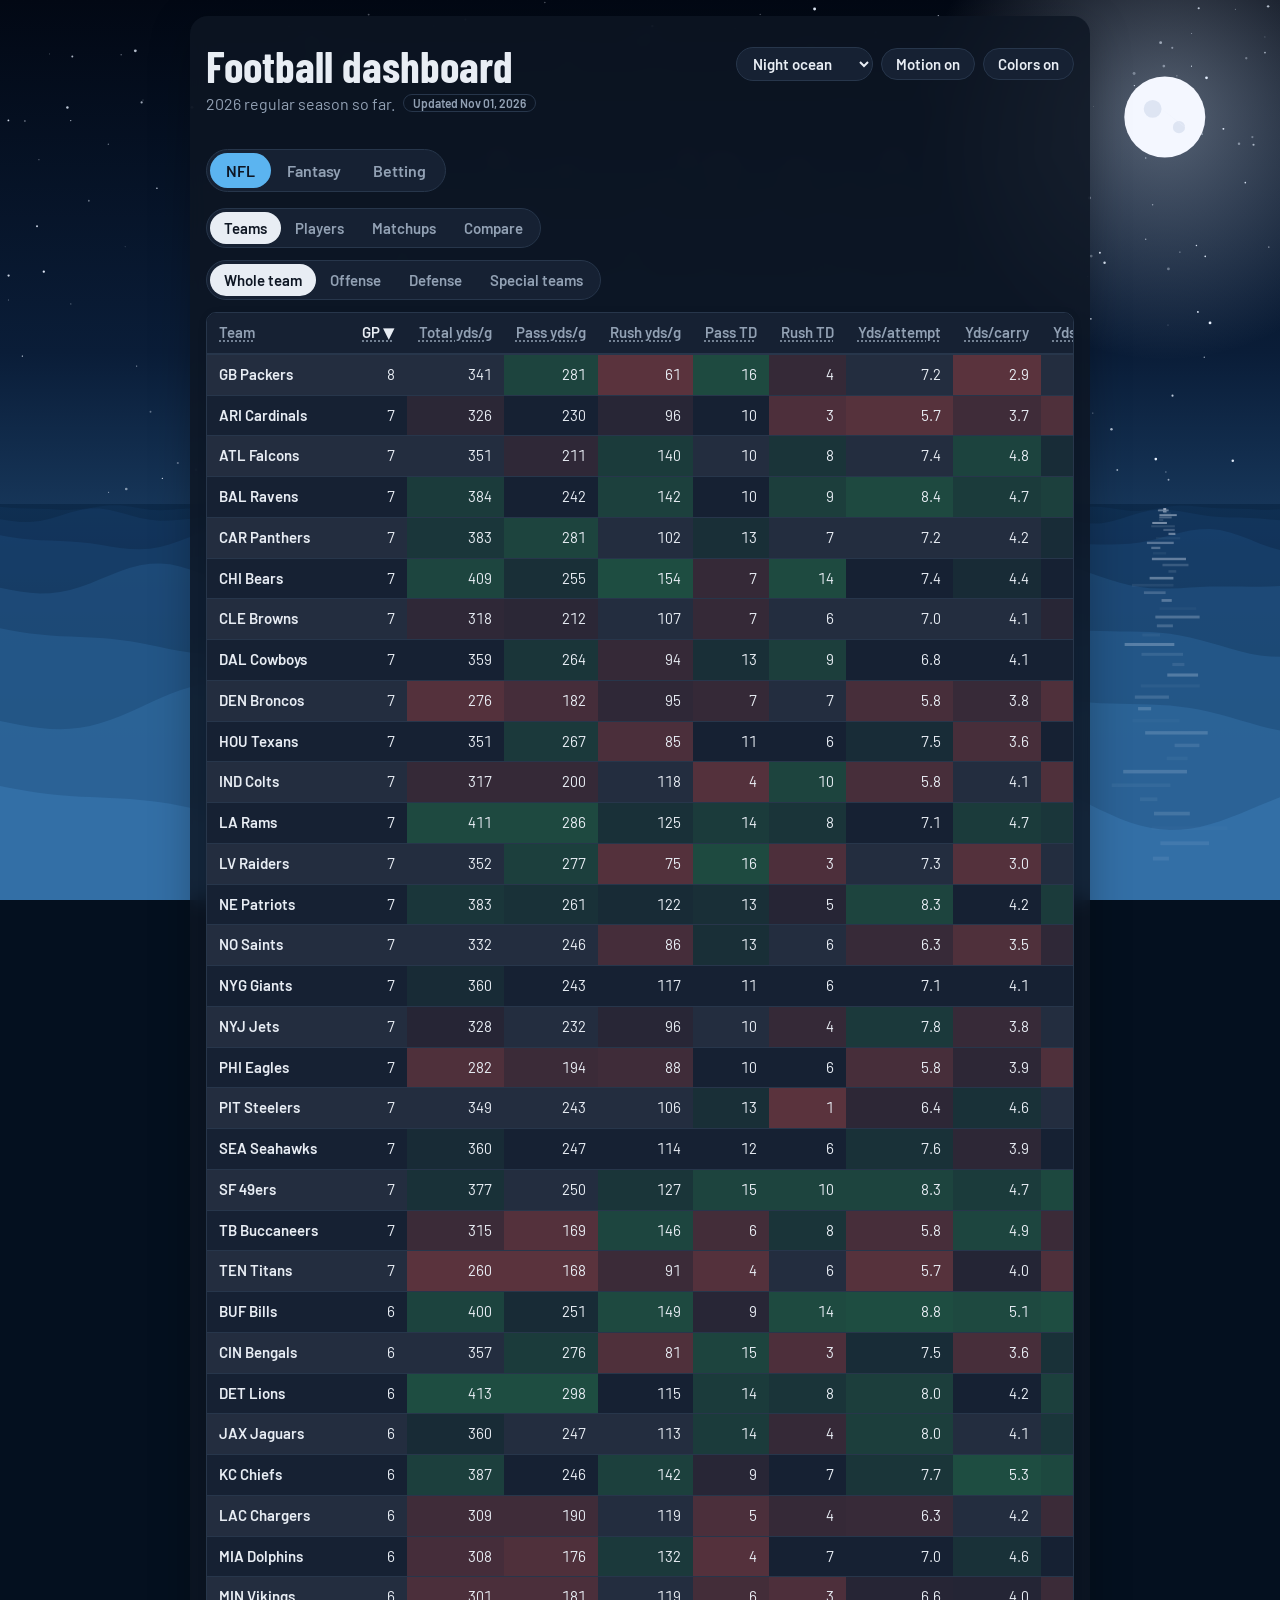
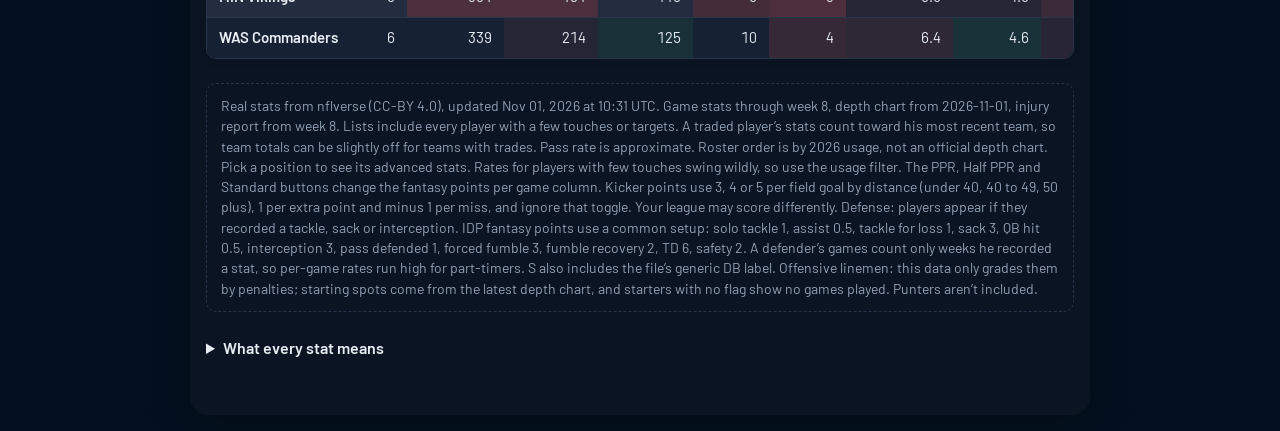
==== commit 4cd17cf5: "Refresh data" ====
--- a/index.html
+++ b/index.html
@@ -210,7 +210,7 @@
 <div id="bo"></div>
 <div class="note">Not betting advice. NFL odds come from The Odds API across US sportsbooks; college lines from CollegeFootballData plus extra books on Fridays and Saturdays. Always check the price in your own app before betting. Projections: 85% season average plus 15% last 3 games, with about 4 games of last season mixed in early on, adjusted for what the opponent allows to his position (capped at -20% to +25%). Chance of going over comes from how each stat swings game to game, blended 50/50 with the sportsbooks’ fair odds. Anytime TD chance comes from usage (carries and targets). Samples are small; treat picks as places to look, not locks.</div></section>
 
-<div class="note">Real stats from nflverse (CC-BY 4.0), updated Oct 31, 2026 at 20:34 UTC. <span id="fr"></span> Lists include every player with a few touches or targets. A traded player’s stats count toward his most recent team, so team totals can be slightly off for teams with trades. Pass rate is approximate. Roster order is by 2026 usage, not an official depth chart. Pick a position to see its advanced stats. Rates for players with few touches swing wildly, so use the usage filter. The PPR, Half PPR and Standard buttons change the fantasy points per game column. Kicker points use 3, 4 or 5 per field goal by distance (under 40, 40 to 49, 50 plus), 1 per extra point and minus 1 per miss, and ignore that toggle. Your league may score differently. Defense: players appear if they recorded a tackle, sack or interception. IDP fantasy points use a common setup: solo tackle 1, assist 0.5, tackle for loss 1, sack 3, QB hit 0.5, interception 3, pass defended 1, forced fumble 3, fumble recovery 2, TD 6, safety 2. A defender’s games count only weeks he recorded a stat, so per-game rates run high for part-timers. S also includes the file’s generic DB label. Offensive linemen: this data only grades them by penalties; starting spots come from the latest depth chart, and starters with no flag show no games played. Punters aren’t included.</div>
+<div class="note">Real stats from nflverse (CC-BY 4.0), updated Nov 01, 2026 at 10:31 UTC. <span id="fr"></span> Lists include every player with a few touches or targets. A traded player’s stats count toward his most recent team, so team totals can be slightly off for teams with trades. Pass rate is approximate. Roster order is by 2026 usage, not an official depth chart. Pick a position to see its advanced stats. Rates for players with few touches swing wildly, so use the usage filter. The PPR, Half PPR and Standard buttons change the fantasy points per game column. Kicker points use 3, 4 or 5 per field goal by distance (under 40, 40 to 49, 50 plus), 1 per extra point and minus 1 per miss, and ignore that toggle. Your league may score differently. Defense: players appear if they recorded a tackle, sack or interception. IDP fantasy points use a common setup: solo tackle 1, assist 0.5, tackle for loss 1, sack 3, QB hit 0.5, interception 3, pass defended 1, forced fumble 3, fumble recovery 2, TD 6, safety 2. A defender’s games count only weeks he recorded a stat, so per-game rates run high for part-timers. S also includes the file’s generic DB label. Offensive linemen: this data only grades them by penalties; starting spots come from the latest depth chart, and starters with no flag show no games played. Punters aren’t included.</div>
 <details id="gls"><summary>What every stat means</summary><dl id="glist"></dl></details>
 </main>
 <nav class="bnav" id="bnav" aria-label="Sections"><button data-s="nfl" aria-pressed="true"><svg viewBox="0 0 24 24" aria-hidden="true"><path d="M5 19c-1-6 3-13 14-14-1 11-8 15-14 14z" fill="none" stroke="currentColor" stroke-width="2" stroke-linejoin="round"/><path d="M9 15l6-6M10 11l3 3M12 9l3 3" stroke="currentColor" stroke-width="1.6" stroke-linecap="round"/></svg>NFL</button><button data-s="fan" aria-pressed="false"><svg viewBox="0 0 24 24" aria-hidden="true"><path d="M12 3l2.6 5.6 6 .7-4.5 4.1 1.2 6L12 16.4 6.7 19.4l1.2-6L3.4 9.3l6-.7z" fill="none" stroke="currentColor" stroke-width="2" stroke-linejoin="round"/></svg>Fantasy</button><button data-s="bet" aria-pressed="false"><svg viewBox="0 0 24 24" aria-hidden="true"><rect x="4" y="5" width="16" height="14" rx="2" fill="none" stroke="currentColor" stroke-width="2"/><path d="M8 10h3M8 14h8M14 10h2" stroke="currentColor" stroke-width="2" stroke-linecap="round"/></svg>Betting</button></nav>
@@ -1142,7 +1142,7 @@
     var b=e.target.closest('.gprop');if(b){BS.v='props';BS.gm=b.dataset.gm;$('bgm').value=BS.gm;renderB();$('sb').scrollIntoView({behavior:'smooth'})}})}
 async function load(){
   try{
-    var res=await fetch('data.json?v=202610312034',{cache:'no-cache'});
+    var res=await fetch('data.json?v=202611011032',{cache:'no-cache'});
     if(!res.ok)throw new Error(res.status);
     D=await res.json();
   }catch(err){$('ld').textContent='Couldn’t load the stats data. Check your connection and refresh the page.';return}
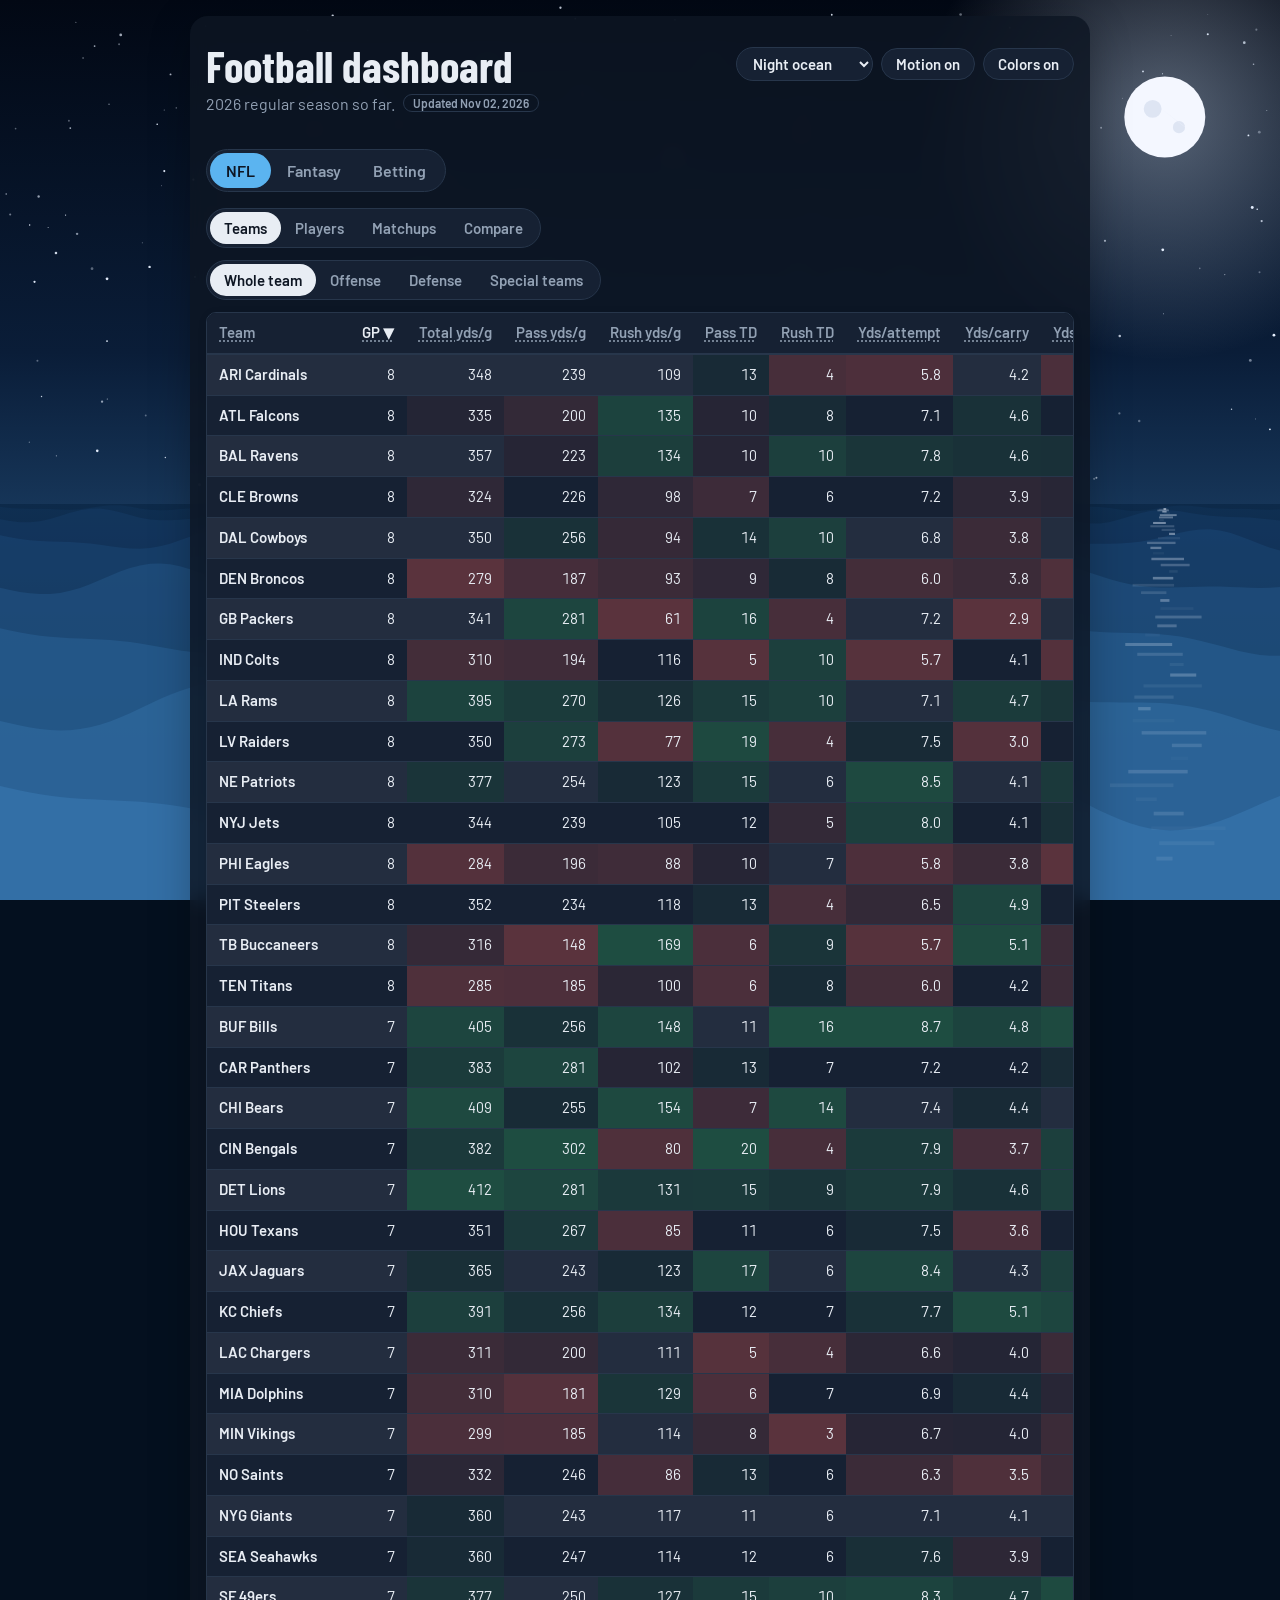
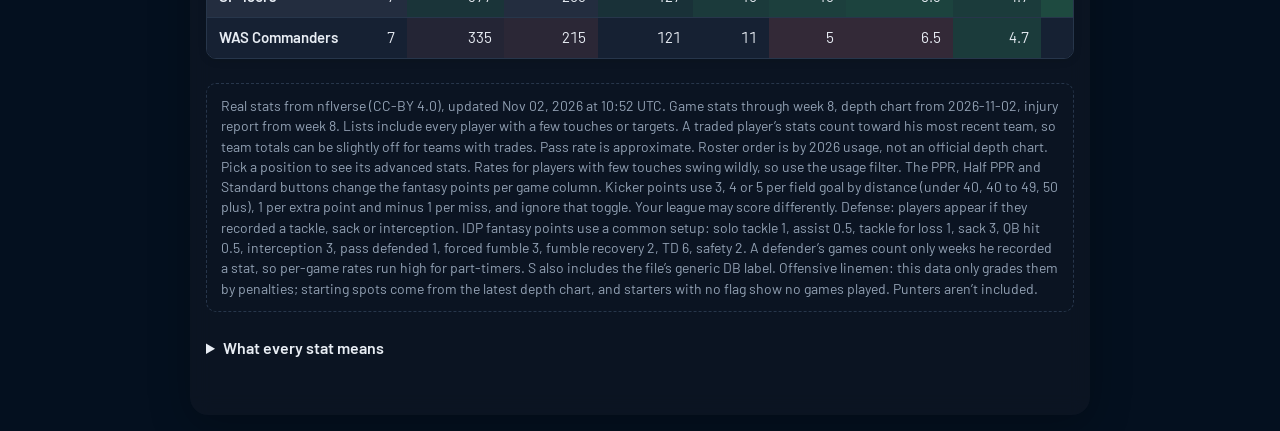
==== commit 74fbe2d8: "Refresh data" ====
--- a/index.html
+++ b/index.html
@@ -210,7 +210,7 @@
 <div id="bo"></div>
 <div class="note">Not betting advice. NFL odds come from The Odds API across US sportsbooks; college lines from CollegeFootballData plus extra books on Fridays and Saturdays. Always check the price in your own app before betting. Projections: 85% season average plus 15% last 3 games, with about 4 games of last season mixed in early on, adjusted for what the opponent allows to his position (capped at -20% to +25%). Chance of going over comes from how each stat swings game to game, blended 50/50 with the sportsbooks’ fair odds. Anytime TD chance comes from usage (carries and targets). Samples are small; treat picks as places to look, not locks.</div></section>
 
-<div class="note">Real stats from nflverse (CC-BY 4.0), updated Nov 01, 2026 at 10:31 UTC. <span id="fr"></span> Lists include every player with a few touches or targets. A traded player’s stats count toward his most recent team, so team totals can be slightly off for teams with trades. Pass rate is approximate. Roster order is by 2026 usage, not an official depth chart. Pick a position to see its advanced stats. Rates for players with few touches swing wildly, so use the usage filter. The PPR, Half PPR and Standard buttons change the fantasy points per game column. Kicker points use 3, 4 or 5 per field goal by distance (under 40, 40 to 49, 50 plus), 1 per extra point and minus 1 per miss, and ignore that toggle. Your league may score differently. Defense: players appear if they recorded a tackle, sack or interception. IDP fantasy points use a common setup: solo tackle 1, assist 0.5, tackle for loss 1, sack 3, QB hit 0.5, interception 3, pass defended 1, forced fumble 3, fumble recovery 2, TD 6, safety 2. A defender’s games count only weeks he recorded a stat, so per-game rates run high for part-timers. S also includes the file’s generic DB label. Offensive linemen: this data only grades them by penalties; starting spots come from the latest depth chart, and starters with no flag show no games played. Punters aren’t included.</div>
+<div class="note">Real stats from nflverse (CC-BY 4.0), updated Nov 02, 2026 at 10:52 UTC. <span id="fr"></span> Lists include every player with a few touches or targets. A traded player’s stats count toward his most recent team, so team totals can be slightly off for teams with trades. Pass rate is approximate. Roster order is by 2026 usage, not an official depth chart. Pick a position to see its advanced stats. Rates for players with few touches swing wildly, so use the usage filter. The PPR, Half PPR and Standard buttons change the fantasy points per game column. Kicker points use 3, 4 or 5 per field goal by distance (under 40, 40 to 49, 50 plus), 1 per extra point and minus 1 per miss, and ignore that toggle. Your league may score differently. Defense: players appear if they recorded a tackle, sack or interception. IDP fantasy points use a common setup: solo tackle 1, assist 0.5, tackle for loss 1, sack 3, QB hit 0.5, interception 3, pass defended 1, forced fumble 3, fumble recovery 2, TD 6, safety 2. A defender’s games count only weeks he recorded a stat, so per-game rates run high for part-timers. S also includes the file’s generic DB label. Offensive linemen: this data only grades them by penalties; starting spots come from the latest depth chart, and starters with no flag show no games played. Punters aren’t included.</div>
 <details id="gls"><summary>What every stat means</summary><dl id="glist"></dl></details>
 </main>
 <nav class="bnav" id="bnav" aria-label="Sections"><button data-s="nfl" aria-pressed="true"><svg viewBox="0 0 24 24" aria-hidden="true"><path d="M5 19c-1-6 3-13 14-14-1 11-8 15-14 14z" fill="none" stroke="currentColor" stroke-width="2" stroke-linejoin="round"/><path d="M9 15l6-6M10 11l3 3M12 9l3 3" stroke="currentColor" stroke-width="1.6" stroke-linecap="round"/></svg>NFL</button><button data-s="fan" aria-pressed="false"><svg viewBox="0 0 24 24" aria-hidden="true"><path d="M12 3l2.6 5.6 6 .7-4.5 4.1 1.2 6L12 16.4 6.7 19.4l1.2-6L3.4 9.3l6-.7z" fill="none" stroke="currentColor" stroke-width="2" stroke-linejoin="round"/></svg>Fantasy</button><button data-s="bet" aria-pressed="false"><svg viewBox="0 0 24 24" aria-hidden="true"><rect x="4" y="5" width="16" height="14" rx="2" fill="none" stroke="currentColor" stroke-width="2"/><path d="M8 10h3M8 14h8M14 10h2" stroke="currentColor" stroke-width="2" stroke-linecap="round"/></svg>Betting</button></nav>
@@ -1142,7 +1142,7 @@
     var b=e.target.closest('.gprop');if(b){BS.v='props';BS.gm=b.dataset.gm;$('bgm').value=BS.gm;renderB();$('sb').scrollIntoView({behavior:'smooth'})}})}
 async function load(){
   try{
-    var res=await fetch('data.json?v=202611011032',{cache:'no-cache'});
+    var res=await fetch('data.json?v=202611021052',{cache:'no-cache'});
     if(!res.ok)throw new Error(res.status);
     D=await res.json();
   }catch(err){$('ld').textContent='Couldn’t load the stats data. Check your connection and refresh the page.';return}
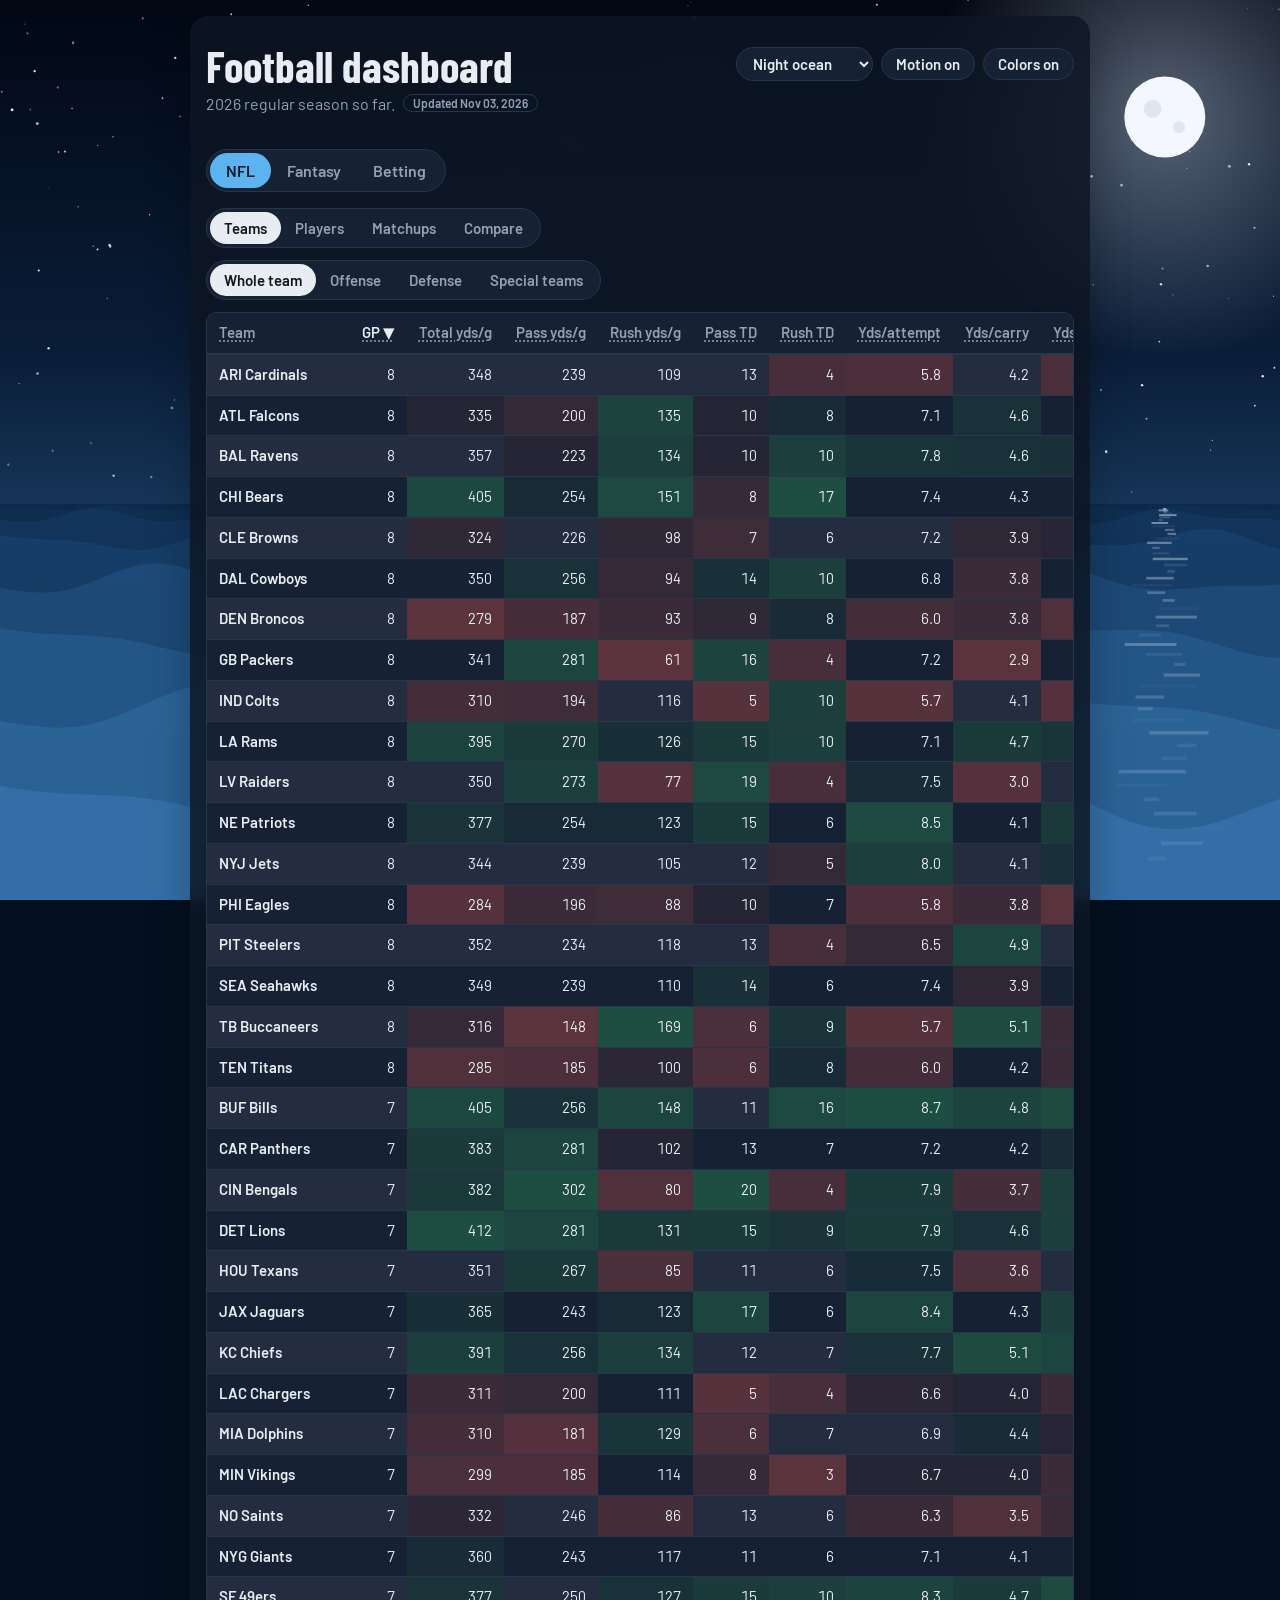
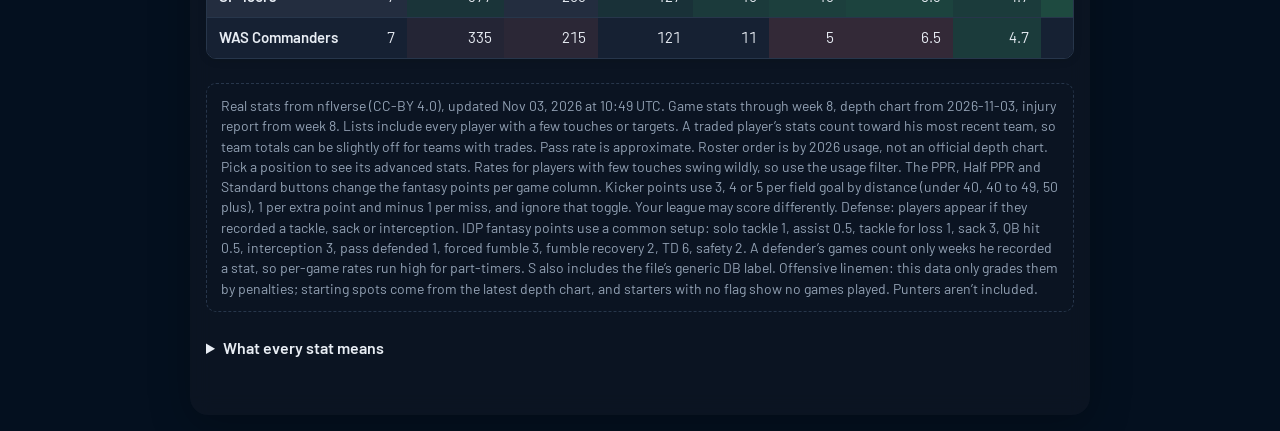
==== commit 92c1c0bb: "Refresh data" ====
--- a/index.html
+++ b/index.html
@@ -210,7 +210,7 @@
 <div id="bo"></div>
 <div class="note">Not betting advice. NFL odds come from The Odds API across US sportsbooks; college lines from CollegeFootballData plus extra books on Fridays and Saturdays. Always check the price in your own app before betting. Projections: 85% season average plus 15% last 3 games, with about 4 games of last season mixed in early on, adjusted for what the opponent allows to his position (capped at -20% to +25%). Chance of going over comes from how each stat swings game to game, blended 50/50 with the sportsbooks’ fair odds. Anytime TD chance comes from usage (carries and targets). Samples are small; treat picks as places to look, not locks.</div></section>
 
-<div class="note">Real stats from nflverse (CC-BY 4.0), updated Nov 02, 2026 at 10:52 UTC. <span id="fr"></span> Lists include every player with a few touches or targets. A traded player’s stats count toward his most recent team, so team totals can be slightly off for teams with trades. Pass rate is approximate. Roster order is by 2026 usage, not an official depth chart. Pick a position to see its advanced stats. Rates for players with few touches swing wildly, so use the usage filter. The PPR, Half PPR and Standard buttons change the fantasy points per game column. Kicker points use 3, 4 or 5 per field goal by distance (under 40, 40 to 49, 50 plus), 1 per extra point and minus 1 per miss, and ignore that toggle. Your league may score differently. Defense: players appear if they recorded a tackle, sack or interception. IDP fantasy points use a common setup: solo tackle 1, assist 0.5, tackle for loss 1, sack 3, QB hit 0.5, interception 3, pass defended 1, forced fumble 3, fumble recovery 2, TD 6, safety 2. A defender’s games count only weeks he recorded a stat, so per-game rates run high for part-timers. S also includes the file’s generic DB label. Offensive linemen: this data only grades them by penalties; starting spots come from the latest depth chart, and starters with no flag show no games played. Punters aren’t included.</div>
+<div class="note">Real stats from nflverse (CC-BY 4.0), updated Nov 03, 2026 at 10:49 UTC. <span id="fr"></span> Lists include every player with a few touches or targets. A traded player’s stats count toward his most recent team, so team totals can be slightly off for teams with trades. Pass rate is approximate. Roster order is by 2026 usage, not an official depth chart. Pick a position to see its advanced stats. Rates for players with few touches swing wildly, so use the usage filter. The PPR, Half PPR and Standard buttons change the fantasy points per game column. Kicker points use 3, 4 or 5 per field goal by distance (under 40, 40 to 49, 50 plus), 1 per extra point and minus 1 per miss, and ignore that toggle. Your league may score differently. Defense: players appear if they recorded a tackle, sack or interception. IDP fantasy points use a common setup: solo tackle 1, assist 0.5, tackle for loss 1, sack 3, QB hit 0.5, interception 3, pass defended 1, forced fumble 3, fumble recovery 2, TD 6, safety 2. A defender’s games count only weeks he recorded a stat, so per-game rates run high for part-timers. S also includes the file’s generic DB label. Offensive linemen: this data only grades them by penalties; starting spots come from the latest depth chart, and starters with no flag show no games played. Punters aren’t included.</div>
 <details id="gls"><summary>What every stat means</summary><dl id="glist"></dl></details>
 </main>
 <nav class="bnav" id="bnav" aria-label="Sections"><button data-s="nfl" aria-pressed="true"><svg viewBox="0 0 24 24" aria-hidden="true"><path d="M5 19c-1-6 3-13 14-14-1 11-8 15-14 14z" fill="none" stroke="currentColor" stroke-width="2" stroke-linejoin="round"/><path d="M9 15l6-6M10 11l3 3M12 9l3 3" stroke="currentColor" stroke-width="1.6" stroke-linecap="round"/></svg>NFL</button><button data-s="fan" aria-pressed="false"><svg viewBox="0 0 24 24" aria-hidden="true"><path d="M12 3l2.6 5.6 6 .7-4.5 4.1 1.2 6L12 16.4 6.7 19.4l1.2-6L3.4 9.3l6-.7z" fill="none" stroke="currentColor" stroke-width="2" stroke-linejoin="round"/></svg>Fantasy</button><button data-s="bet" aria-pressed="false"><svg viewBox="0 0 24 24" aria-hidden="true"><rect x="4" y="5" width="16" height="14" rx="2" fill="none" stroke="currentColor" stroke-width="2"/><path d="M8 10h3M8 14h8M14 10h2" stroke="currentColor" stroke-width="2" stroke-linecap="round"/></svg>Betting</button></nav>
@@ -1142,7 +1142,7 @@
     var b=e.target.closest('.gprop');if(b){BS.v='props';BS.gm=b.dataset.gm;$('bgm').value=BS.gm;renderB();$('sb').scrollIntoView({behavior:'smooth'})}})}
 async function load(){
   try{
-    var res=await fetch('data.json?v=202611021052',{cache:'no-cache'});
+    var res=await fetch('data.json?v=202611031050',{cache:'no-cache'});
     if(!res.ok)throw new Error(res.status);
     D=await res.json();
   }catch(err){$('ld').textContent='Couldn’t load the stats data. Check your connection and refresh the page.';return}
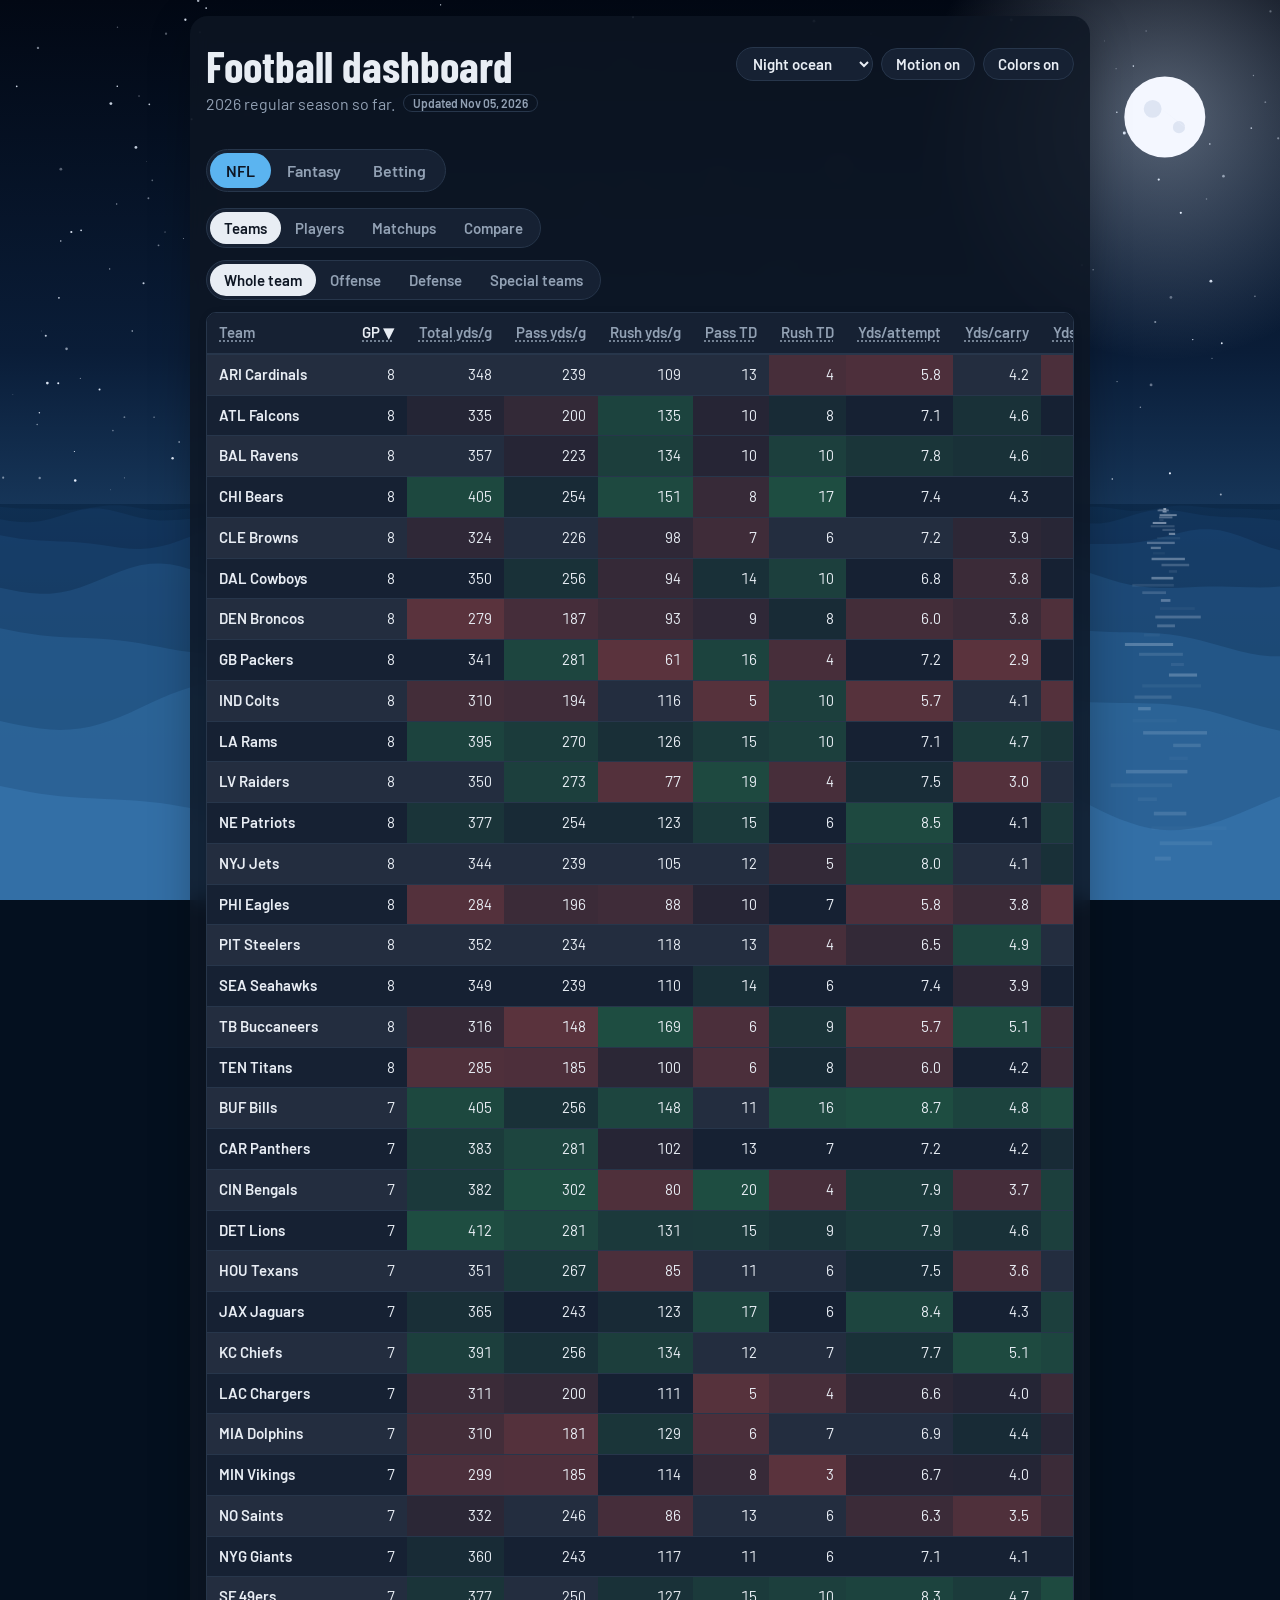
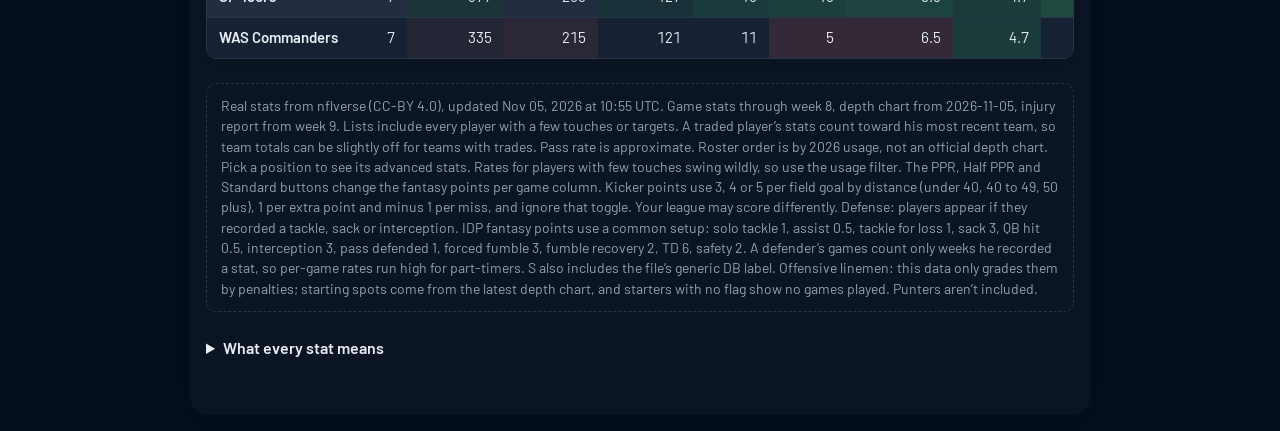
==== commit a9326898: "Refresh data" ====
--- a/index.html
+++ b/index.html
@@ -210,7 +210,7 @@
 <div id="bo"></div>
 <div class="note">Not betting advice. NFL odds come from The Odds API across US sportsbooks; college lines from CollegeFootballData plus extra books on Fridays and Saturdays. Always check the price in your own app before betting. Projections: 85% season average plus 15% last 3 games, with about 4 games of last season mixed in early on, adjusted for what the opponent allows to his position (capped at -20% to +25%). Chance of going over comes from how each stat swings game to game, blended 50/50 with the sportsbooks’ fair odds. Anytime TD chance comes from usage (carries and targets). Samples are small; treat picks as places to look, not locks.</div></section>
 
-<div class="note">Real stats from nflverse (CC-BY 4.0), updated Nov 03, 2026 at 10:49 UTC. <span id="fr"></span> Lists include every player with a few touches or targets. A traded player’s stats count toward his most recent team, so team totals can be slightly off for teams with trades. Pass rate is approximate. Roster order is by 2026 usage, not an official depth chart. Pick a position to see its advanced stats. Rates for players with few touches swing wildly, so use the usage filter. The PPR, Half PPR and Standard buttons change the fantasy points per game column. Kicker points use 3, 4 or 5 per field goal by distance (under 40, 40 to 49, 50 plus), 1 per extra point and minus 1 per miss, and ignore that toggle. Your league may score differently. Defense: players appear if they recorded a tackle, sack or interception. IDP fantasy points use a common setup: solo tackle 1, assist 0.5, tackle for loss 1, sack 3, QB hit 0.5, interception 3, pass defended 1, forced fumble 3, fumble recovery 2, TD 6, safety 2. A defender’s games count only weeks he recorded a stat, so per-game rates run high for part-timers. S also includes the file’s generic DB label. Offensive linemen: this data only grades them by penalties; starting spots come from the latest depth chart, and starters with no flag show no games played. Punters aren’t included.</div>
+<div class="note">Real stats from nflverse (CC-BY 4.0), updated Nov 05, 2026 at 10:55 UTC. <span id="fr"></span> Lists include every player with a few touches or targets. A traded player’s stats count toward his most recent team, so team totals can be slightly off for teams with trades. Pass rate is approximate. Roster order is by 2026 usage, not an official depth chart. Pick a position to see its advanced stats. Rates for players with few touches swing wildly, so use the usage filter. The PPR, Half PPR and Standard buttons change the fantasy points per game column. Kicker points use 3, 4 or 5 per field goal by distance (under 40, 40 to 49, 50 plus), 1 per extra point and minus 1 per miss, and ignore that toggle. Your league may score differently. Defense: players appear if they recorded a tackle, sack or interception. IDP fantasy points use a common setup: solo tackle 1, assist 0.5, tackle for loss 1, sack 3, QB hit 0.5, interception 3, pass defended 1, forced fumble 3, fumble recovery 2, TD 6, safety 2. A defender’s games count only weeks he recorded a stat, so per-game rates run high for part-timers. S also includes the file’s generic DB label. Offensive linemen: this data only grades them by penalties; starting spots come from the latest depth chart, and starters with no flag show no games played. Punters aren’t included.</div>
 <details id="gls"><summary>What every stat means</summary><dl id="glist"></dl></details>
 </main>
 <nav class="bnav" id="bnav" aria-label="Sections"><button data-s="nfl" aria-pressed="true"><svg viewBox="0 0 24 24" aria-hidden="true"><path d="M5 19c-1-6 3-13 14-14-1 11-8 15-14 14z" fill="none" stroke="currentColor" stroke-width="2" stroke-linejoin="round"/><path d="M9 15l6-6M10 11l3 3M12 9l3 3" stroke="currentColor" stroke-width="1.6" stroke-linecap="round"/></svg>NFL</button><button data-s="fan" aria-pressed="false"><svg viewBox="0 0 24 24" aria-hidden="true"><path d="M12 3l2.6 5.6 6 .7-4.5 4.1 1.2 6L12 16.4 6.7 19.4l1.2-6L3.4 9.3l6-.7z" fill="none" stroke="currentColor" stroke-width="2" stroke-linejoin="round"/></svg>Fantasy</button><button data-s="bet" aria-pressed="false"><svg viewBox="0 0 24 24" aria-hidden="true"><rect x="4" y="5" width="16" height="14" rx="2" fill="none" stroke="currentColor" stroke-width="2"/><path d="M8 10h3M8 14h8M14 10h2" stroke="currentColor" stroke-width="2" stroke-linecap="round"/></svg>Betting</button></nav>
@@ -1142,7 +1142,7 @@
     var b=e.target.closest('.gprop');if(b){BS.v='props';BS.gm=b.dataset.gm;$('bgm').value=BS.gm;renderB();$('sb').scrollIntoView({behavior:'smooth'})}})}
 async function load(){
   try{
-    var res=await fetch('data.json?v=202611031050',{cache:'no-cache'});
+    var res=await fetch('data.json?v=202611051055',{cache:'no-cache'});
     if(!res.ok)throw new Error(res.status);
     D=await res.json();
   }catch(err){$('ld').textContent='Couldn’t load the stats data. Check your connection and refresh the page.';return}
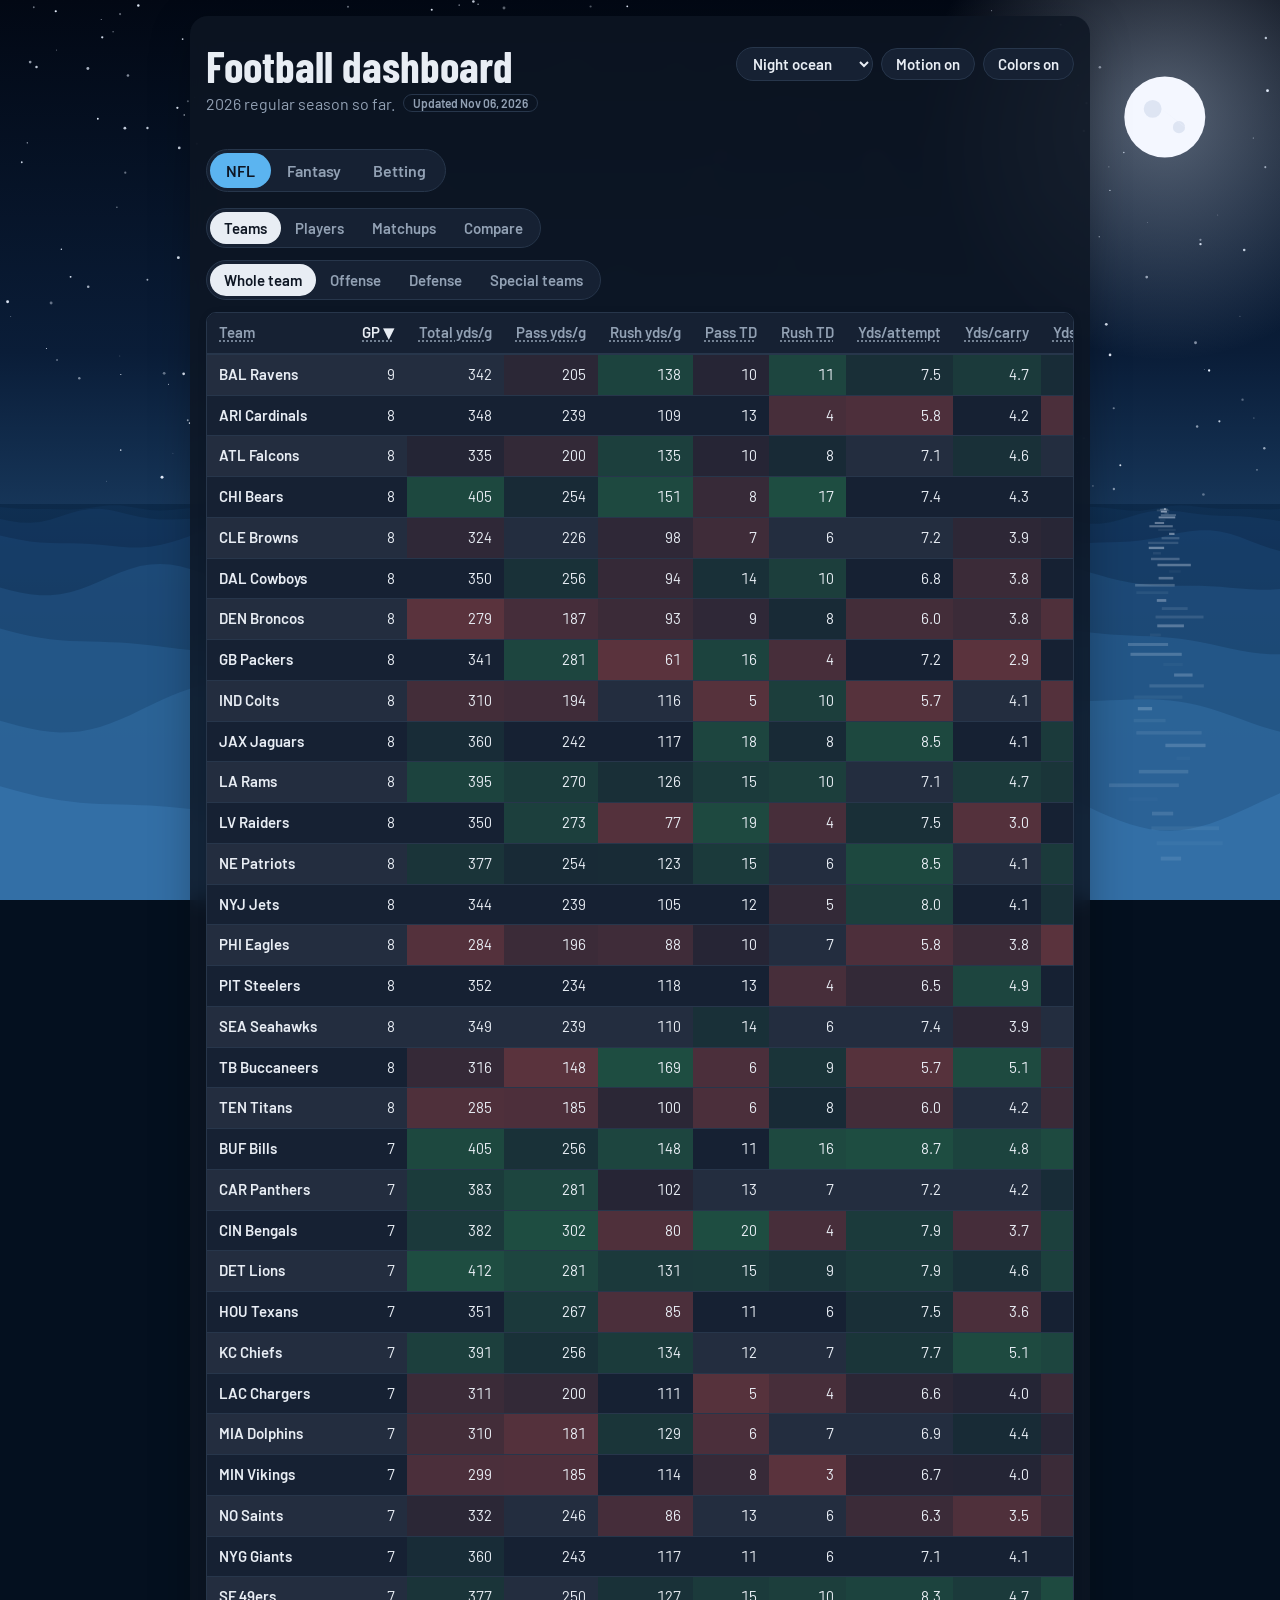
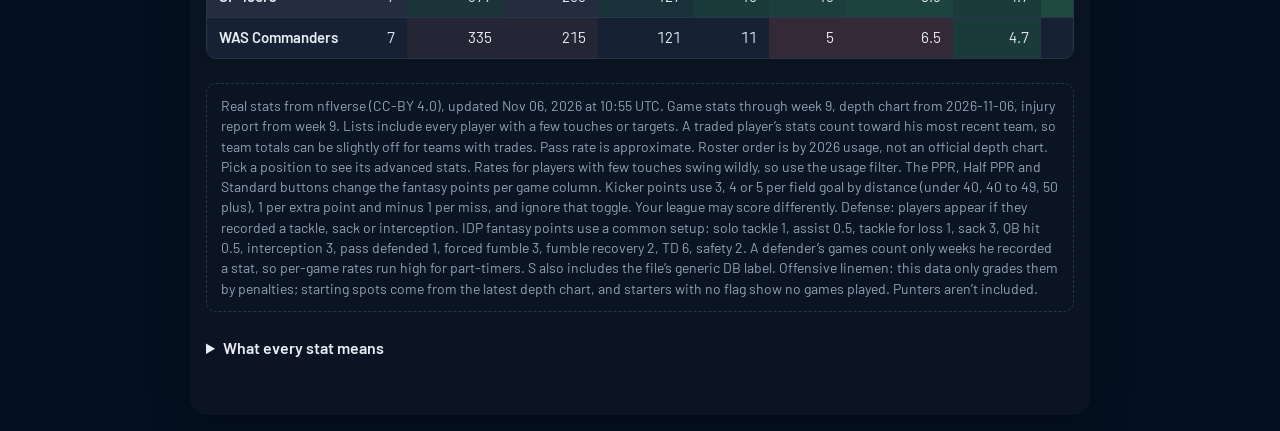
==== commit e4f3b908: "Refresh data" ====
--- a/index.html
+++ b/index.html
@@ -210,7 +210,7 @@
 <div id="bo"></div>
 <div class="note">Not betting advice. NFL odds come from The Odds API across US sportsbooks; college lines from CollegeFootballData plus extra books on Fridays and Saturdays. Always check the price in your own app before betting. Projections: 85% season average plus 15% last 3 games, with about 4 games of last season mixed in early on, adjusted for what the opponent allows to his position (capped at -20% to +25%). Chance of going over comes from how each stat swings game to game, blended 50/50 with the sportsbooks’ fair odds. Anytime TD chance comes from usage (carries and targets). Samples are small; treat picks as places to look, not locks.</div></section>
 
-<div class="note">Real stats from nflverse (CC-BY 4.0), updated Nov 05, 2026 at 10:55 UTC. <span id="fr"></span> Lists include every player with a few touches or targets. A traded player’s stats count toward his most recent team, so team totals can be slightly off for teams with trades. Pass rate is approximate. Roster order is by 2026 usage, not an official depth chart. Pick a position to see its advanced stats. Rates for players with few touches swing wildly, so use the usage filter. The PPR, Half PPR and Standard buttons change the fantasy points per game column. Kicker points use 3, 4 or 5 per field goal by distance (under 40, 40 to 49, 50 plus), 1 per extra point and minus 1 per miss, and ignore that toggle. Your league may score differently. Defense: players appear if they recorded a tackle, sack or interception. IDP fantasy points use a common setup: solo tackle 1, assist 0.5, tackle for loss 1, sack 3, QB hit 0.5, interception 3, pass defended 1, forced fumble 3, fumble recovery 2, TD 6, safety 2. A defender’s games count only weeks he recorded a stat, so per-game rates run high for part-timers. S also includes the file’s generic DB label. Offensive linemen: this data only grades them by penalties; starting spots come from the latest depth chart, and starters with no flag show no games played. Punters aren’t included.</div>
+<div class="note">Real stats from nflverse (CC-BY 4.0), updated Nov 06, 2026 at 10:55 UTC. <span id="fr"></span> Lists include every player with a few touches or targets. A traded player’s stats count toward his most recent team, so team totals can be slightly off for teams with trades. Pass rate is approximate. Roster order is by 2026 usage, not an official depth chart. Pick a position to see its advanced stats. Rates for players with few touches swing wildly, so use the usage filter. The PPR, Half PPR and Standard buttons change the fantasy points per game column. Kicker points use 3, 4 or 5 per field goal by distance (under 40, 40 to 49, 50 plus), 1 per extra point and minus 1 per miss, and ignore that toggle. Your league may score differently. Defense: players appear if they recorded a tackle, sack or interception. IDP fantasy points use a common setup: solo tackle 1, assist 0.5, tackle for loss 1, sack 3, QB hit 0.5, interception 3, pass defended 1, forced fumble 3, fumble recovery 2, TD 6, safety 2. A defender’s games count only weeks he recorded a stat, so per-game rates run high for part-timers. S also includes the file’s generic DB label. Offensive linemen: this data only grades them by penalties; starting spots come from the latest depth chart, and starters with no flag show no games played. Punters aren’t included.</div>
 <details id="gls"><summary>What every stat means</summary><dl id="glist"></dl></details>
 </main>
 <nav class="bnav" id="bnav" aria-label="Sections"><button data-s="nfl" aria-pressed="true"><svg viewBox="0 0 24 24" aria-hidden="true"><path d="M5 19c-1-6 3-13 14-14-1 11-8 15-14 14z" fill="none" stroke="currentColor" stroke-width="2" stroke-linejoin="round"/><path d="M9 15l6-6M10 11l3 3M12 9l3 3" stroke="currentColor" stroke-width="1.6" stroke-linecap="round"/></svg>NFL</button><button data-s="fan" aria-pressed="false"><svg viewBox="0 0 24 24" aria-hidden="true"><path d="M12 3l2.6 5.6 6 .7-4.5 4.1 1.2 6L12 16.4 6.7 19.4l1.2-6L3.4 9.3l6-.7z" fill="none" stroke="currentColor" stroke-width="2" stroke-linejoin="round"/></svg>Fantasy</button><button data-s="bet" aria-pressed="false"><svg viewBox="0 0 24 24" aria-hidden="true"><rect x="4" y="5" width="16" height="14" rx="2" fill="none" stroke="currentColor" stroke-width="2"/><path d="M8 10h3M8 14h8M14 10h2" stroke="currentColor" stroke-width="2" stroke-linecap="round"/></svg>Betting</button></nav>
@@ -1142,7 +1142,7 @@
     var b=e.target.closest('.gprop');if(b){BS.v='props';BS.gm=b.dataset.gm;$('bgm').value=BS.gm;renderB();$('sb').scrollIntoView({behavior:'smooth'})}})}
 async function load(){
   try{
-    var res=await fetch('data.json?v=202611051055',{cache:'no-cache'});
+    var res=await fetch('data.json?v=202611061055',{cache:'no-cache'});
     if(!res.ok)throw new Error(res.status);
     D=await res.json();
   }catch(err){$('ld').textContent='Couldn’t load the stats data. Check your connection and refresh the page.';return}
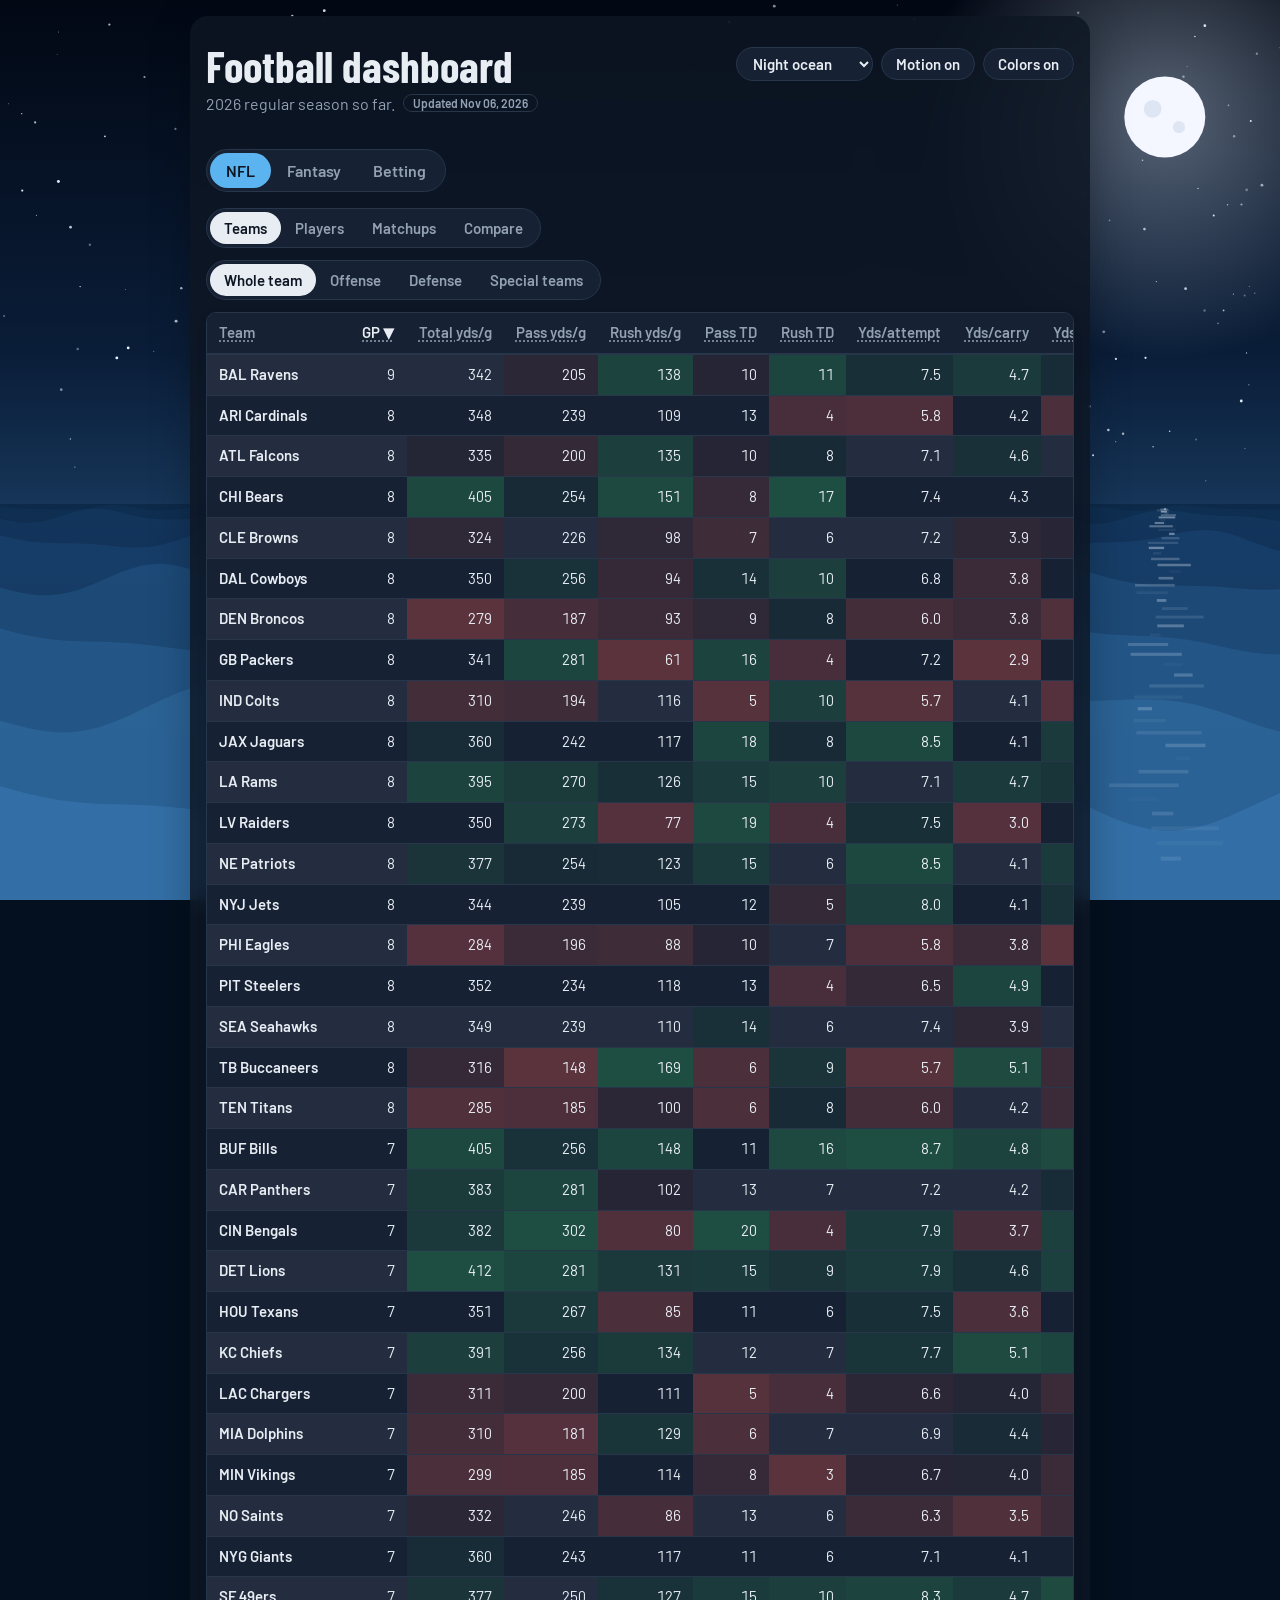
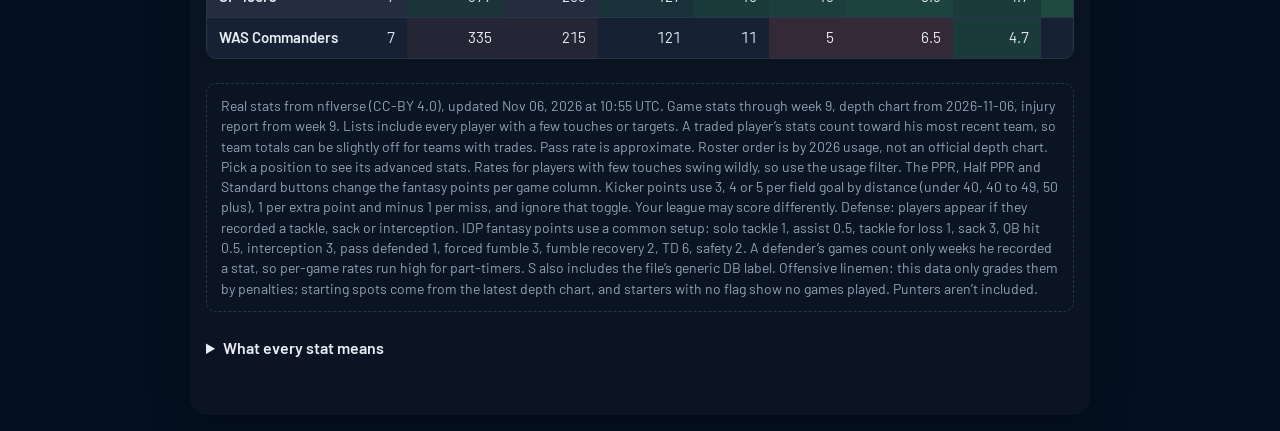
==== commit 7118d9ff: "Restamp index.html" ====
--- a/index.html
+++ b/index.html
@@ -3,171 +3,13 @@
 <meta name="viewport" content="width=device-width, initial-scale=1, viewport-fit=cover">
 <title>Football Dashboard</title>
 <link href="https://fonts.googleapis.com/css2?family=Barlow+Condensed:wght@600;700&family=Barlow:wght@400;500;600&display=swap" rel="stylesheet">
-<style>
-:root{--bg:#eef1f5;--panel:#fff;--ink:#14202e;--mute:#5d6b7b;--line:#d5dce5;--a:#b36d00;--b:#1b72bd;box-sizing:border-box;padding-top:env(safe-area-inset-top,0px);padding-bottom:env(safe-area-inset-bottom,0px)}
-@media (prefers-color-scheme:dark){:root:not([data-theme="light"]){--bg:#0e1623;--panel:#162133;--ink:#e8edf4;--mute:#92a1b4;--line:#27364b;--a:#f2b134;--b:#5bb4f0}}
-:root[data-theme="dark"]{--bg:#0e1623;--panel:#162133;--ink:#e8edf4;--mute:#92a1b4;--line:#27364b;--a:#f2b134;--b:#5bb4f0}
-html{scroll-padding-top:env(safe-area-inset-top,0px)}*,*::before,*::after{box-sizing:border-box}
-body{margin:0;background:var(--sky,var(--bg));color:var(--ink);font:400 16px/1.45 Barlow,system-ui,-apple-system,"Segoe UI",sans-serif}
-main{max-width:900px;margin:16px auto;padding:20px 16px 48px;position:relative;z-index:1;background:color-mix(in srgb,var(--bg) 84%,transparent);-webkit-backdrop-filter:blur(10px);backdrop-filter:blur(10px);border-radius:18px;box-shadow:0 10px 40px rgba(0,0,0,.25)}
-#scene{position:fixed;inset:0;width:100%;height:100%;z-index:0;display:block}
-:root[data-theme="dark"]{--sky:#04101f}:root[data-theme="light"]{--sky:#a9d6ff}:root[data-scene="snow"]{--sky:#cfe6fb}
-.top .ctl{display:flex;gap:8px;flex-shrink:0;align-items:center}
-select.back{font:600 15px Barlow,system-ui,sans-serif;padding:6px 12px;cursor:pointer}
-.seg.sec button[aria-pressed="true"]{background:var(--b);color:var(--bg)}
-tr:not(.grp):hover td{background:color-mix(in srgb,var(--b) 10%,var(--panel))}
-table tr:nth-child(even):not(.grp):not(:hover) td{background:color-mix(in srgb,var(--panel) 94%,var(--ink))}
-.wrap{box-shadow:0 2px 10px rgba(0,0,0,.08)}
-.upd{display:inline-block;font:600 12px Barlow,system-ui,sans-serif;color:var(--mute);border:1px solid var(--line);border-radius:999px;padding:1px 9px;margin-left:8px;vertical-align:2px}.top .ctl button{white-space:nowrap}
-@media (max-width:420px){.top .ctl{flex-direction:column;gap:6px;align-items:flex-end}.top .ctl button,.top .ctl select{padding:5px 10px;font-size:14px;max-width:140px}}
-@media (max-width:600px){main{margin:8px 6px;border-radius:14px;padding:16px 12px 40px}}
-h1,h2{font-family:"Barlow Condensed","Arial Narrow",sans-serif;margin:8px 0 4px;line-height:1}h1{font-size:clamp(30px,7vw,44px)}h2{font-size:clamp(26px,6vw,36px)}
-.sub{color:var(--mute);margin:0 0 16px}
-.bar{display:flex;flex-wrap:wrap;gap:10px;align-items:center;margin-bottom:12px}
-.seg{display:inline-flex;flex-wrap:wrap;border:1px solid var(--line);border-radius:999px;background:var(--panel);padding:3px}
-.seg button{border:0;background:none;color:var(--mute);font:600 15px Barlow,system-ui,sans-serif;padding:7px 14px;border-radius:999px;cursor:pointer}
-.seg button[aria-pressed="true"]{background:var(--ink);color:var(--bg)}
-input,select{font:500 16px Barlow,system-ui,sans-serif;color:var(--ink);background:var(--panel);border:1px solid var(--line);border-radius:8px;padding:8px 10px}
-input{flex:1;min-width:140px}
-button:focus-visible,input:focus-visible,select:focus-visible,th:focus-visible,tr:focus-visible{outline:3px solid var(--b);outline-offset:2px}
-.wrap{overflow-x:auto;background:var(--panel);border:1px solid var(--line);border-radius:10px}
-table{border-collapse:collapse;width:100%;font-size:15px;white-space:nowrap}
-th,td{padding:9px 12px;text-align:right}th:first-child,td:first-child{text-align:left}
-th{font-weight:600;color:var(--mute);border-bottom:2px solid var(--line);cursor:pointer;user-select:none}th.on{color:var(--ink)}
-td{border-top:1px solid var(--line);font-variant-numeric:tabular-nums}
-th:first-child,td:first-child{position:sticky;left:0;background:var(--panel)}td.nm{font-weight:600}tr.grp td{font:600 14px Barlow,system-ui,sans-serif;color:var(--mute);background:var(--bg);text-align:left}tr.go{cursor:pointer}tr.go:hover td{background:var(--bg)}
-.tag{display:inline-block;min-width:2.4em;text-align:center;font:700 13px "Barlow Condensed",sans-serif;border-radius:4px;padding:1px 5px;color:var(--bg);background:var(--mute)}
-.tag.QB{background:var(--a)}.tag.WR{background:var(--b)}
-.tiles{display:grid;grid-template-columns:repeat(auto-fit,minmax(130px,1fr));gap:10px;margin:14px 0 18px}
-.tile{background:var(--panel);border:1px solid var(--line);border-top:4px solid var(--b);border-radius:10px;padding:10px 12px}
-.tile b{display:block;font:700 28px/1.1 "Barlow Condensed",sans-serif}.tile span{color:var(--mute);font-size:14px}
-h3{font:600 17px Barlow,system-ui,sans-serif;margin:18px 0 6px}
-.back{border:1px solid var(--line);background:var(--panel);color:var(--ink);border-radius:999px;font:600 15px Barlow,system-ui,sans-serif;padding:6px 14px;cursor:pointer}
-.note{margin-top:24px;padding:12px 14px;border:1px dashed var(--line);border-radius:10px;color:var(--mute);font-size:14px}
-.picks{display:grid;grid-template-columns:1fr 1fr;gap:10px;margin-bottom:14px}.pick{background:var(--panel);border:1px solid var(--line);border-radius:10px;padding:10px}.pick.a{border-top:4px solid var(--a)}.pick.b{border-top:4px solid var(--b)}.pick input{width:100%;min-width:0}
-.verdict{font:700 clamp(22px,5vw,30px)/1.1 "Barlow Condensed","Arial Narrow",sans-serif;margin:16px 0 8px}
-.tally{display:flex;height:10px;border-radius:5px;overflow:hidden;margin-bottom:12px}.tally i{display:block}.tally .a{background:var(--a)}.tally .b{background:var(--b)}.tally .t{background:var(--line)}
-.sec{font:600 15px Barlow,system-ui,sans-serif;color:var(--mute);margin:18px 0 4px}
-.row{padding:10px 0;border-top:1px solid var(--line)}.lbl{text-align:center;font-weight:500;font-size:15px;margin-bottom:6px}
-.line{display:grid;grid-template-columns:64px 1fr 64px;gap:10px;align-items:center}
-.cv{font:700 22px/1 "Barlow Condensed","Arial Narrow",sans-serif;color:var(--mute)}.cv.a{text-align:right}.cv.win.a{color:var(--a)}.cv.win.b{color:var(--b)}
-.field{position:relative;display:flex;height:22px;border-radius:4px;overflow:hidden;background:var(--line)}
-.field::after{content:"";position:absolute;inset:0;pointer-events:none;background:repeating-linear-gradient(90deg,transparent 0 calc(10% - 1px),rgba(128,128,128,.35) calc(10% - 1px) 10%)}
-.fa{background:var(--a);opacity:.4}.fb{background:var(--b);opacity:.4}.row.wa .fa,.row.wb .fb{opacity:1}
-.meter{position:relative;height:16px;border-radius:8px;background:var(--line);margin:4px 0 2px;overflow:hidden}
-.meter::after{content:"";position:absolute;left:50%;top:-2px;bottom:-2px;width:2px;background:var(--ink);opacity:.5}
-.meter i{position:absolute;top:0;bottom:0}.meter .mo{background:var(--a)}.meter .md{background:var(--b)}
-.mlab{display:flex;justify-content:space-between;font-size:13px;color:var(--mute)}
-.edge{margin:14px 0 4px}.edge b{font-weight:600}
-.lvl{display:inline-block;min-width:2.2em;text-align:center;font:700 15px/1.3 "Barlow Condensed",sans-serif;border-radius:4px;padding:0 6px;margin-right:6px;color:#fff;background:var(--mute)}
-.lvl.o{background:var(--a);color:var(--bg)}.lvl.d{background:var(--b);color:var(--bg)}.lvl.e{background:var(--line);color:var(--ink)}
-.thr{display:inline-block;font:600 12px Barlow,system-ui,sans-serif;border-radius:999px;padding:1px 8px;border:1px solid var(--line)}
-.thr.t4{background:#c0392b;color:#fff;border-color:#c0392b}.thr.t3{background:#e67e22;color:#fff;border-color:#e67e22}.thr.t2{color:var(--ink)}.thr.t1{color:var(--mute)}
-.mix{display:flex;height:26px;border-radius:6px;overflow:hidden;font:600 14px/26px Barlow,system-ui,sans-serif;color:#fff;margin:6px 0 2px;position:relative}
-.mix span{padding:0 8px;white-space:nowrap}.mix .p{background:var(--b)}.mix .r{background:var(--a);text-align:right}
-.mix i{position:absolute;top:0;bottom:0;width:2px;background:var(--ink)}
-td.wr{white-space:normal;min-width:170px}.olt th,.olt td{text-align:left}
-[hidden]{display:none!important}
-.dspb,.bnav{display:none}
-@media (max-width:600px){
-  main{margin:0;border-radius:0;padding:12px 12px calc(84px + env(safe-area-inset-bottom,0px));padding-left:max(12px,env(safe-area-inset-left,0px));padding-right:max(12px,env(safe-area-inset-right,0px))}
-  .top{position:relative;align-items:center}
-  h1{font-size:26px;white-space:nowrap}
-  h2{font-size:24px}
-  .sub{font-size:14px;margin-bottom:10px}
-  .dspb{display:inline-block;font-size:14px;padding:5px 12px}
-  .top .ctl{display:none}
-  .top.open .ctl{display:flex;flex-direction:column;align-items:stretch;gap:8px;position:absolute;right:0;top:calc(100% + 6px);z-index:25;background:var(--panel);border:1px solid var(--line);border-radius:12px;padding:10px;box-shadow:0 10px 30px rgba(0,0,0,.35)}
-  .top.open .ctl button,.top.open .ctl select{max-width:none;font-size:15px;padding:7px 12px}
-  #sec{display:none}
-  .bnav{display:flex;position:fixed;left:0;right:0;bottom:0;z-index:20;background:color-mix(in srgb,var(--panel) 94%,transparent);-webkit-backdrop-filter:blur(12px);backdrop-filter:blur(12px);border-top:1px solid var(--line);padding:6px max(8px,env(safe-area-inset-right,0px)) calc(6px + env(safe-area-inset-bottom,0px)) max(8px,env(safe-area-inset-left,0px))}
-  .bnav button{flex:1;display:flex;flex-direction:column;align-items:center;gap:2px;border:0;background:none;color:var(--mute);font:600 12px Barlow,system-ui,sans-serif;padding:6px 0;border-radius:10px;cursor:pointer}
-  .bnav svg{width:24px;height:24px}
-  .bnav button[aria-pressed="true"]{color:var(--b);background:color-mix(in srgb,var(--b) 12%,transparent)}
-  .bar{gap:8px;margin-bottom:10px}
-  .seg{flex-wrap:nowrap;overflow-x:auto;max-width:100%;scrollbar-width:none;-webkit-overflow-scrolling:touch}
-  .seg::-webkit-scrollbar{display:none}
-  .seg button{white-space:nowrap;padding:6px 12px;font-size:14px;flex-shrink:0}
-  .seg.lg button{font-size:15px;padding:6px 16px}
-  input,select{font-size:16px;padding:7px 9px}
-  table{font-size:14px}
-  th,td{padding:7px 9px}
-  .wrap{border-radius:8px}
-  .bsel span{display:none}
-  .bsel{width:auto;flex:1}
-  .dsk{display:none}
-  .bc{padding:11px 12px}
-  .bct{font-size:19px}
-  .bcw{font-size:14px;padding-left:16px}
-  .bc.hero .bct{font-size:23px}
-  .gc{padding:11px 12px}
-  .note{position:relative;max-height:4.4em;overflow:hidden;cursor:pointer;margin-top:16px}
-  .note::after{content:"Tap to read more";position:absolute;left:0;right:0;bottom:0;padding:16px 14px 6px;font:600 13px Barlow,system-ui,sans-serif;color:var(--b);background:linear-gradient(to bottom,transparent,var(--panel) 60%)}
-  .note.open{max-height:none}
-  .note.open::after{content:none}
-  .pcard{padding-bottom:env(safe-area-inset-bottom,0px)}
-}
-.top{display:flex;justify-content:space-between;align-items:center;gap:12px}
-.dl{display:inline-block;font:600 11px/1.5 Barlow,system-ui,sans-serif;border-radius:4px;padding:0 5px;margin-left:2px;border:1px solid var(--line);color:var(--mute);vertical-align:1px}
-.dl.on{border-color:var(--ink);color:var(--ink)}
-.ptag{margin-top:6px;font-size:14px;color:var(--mute)}
-.sec button{font-size:16px;padding:8px 16px}
-.card{background:var(--panel);border:1px solid var(--line);border-radius:10px;padding:14px 16px;max-width:70ch}.card h3{margin-top:0}
-.up{color:#2e9e5b;font-weight:600}.dn{color:#d9534f;font-weight:600}
-.why{display:inline-block;font:600 12px Barlow,system-ui,sans-serif;border-radius:999px;padding:1px 8px;margin:1px 2px;background:var(--line);color:var(--ink)}
-.gr{display:inline-block;min-width:1.8em;text-align:center;font:700 15px/1.4 "Barlow Condensed",sans-serif;border-radius:4px;color:var(--bg)}
-.me td{background:color-mix(in srgb,var(--a) 14%,var(--panel))}.adv{margin:6px 0 4px 18px;padding:0}.adv li{margin:4px 0}
-.st5{color:#f2b134;letter-spacing:-1px;font-size:12px;margin-left:4px}
-.gA{background:#2e9e5b}.gB{background:#7cb342}.gC{background:var(--mute)}.gD{background:#e67e22}.gF{background:#d9534f}
-.gl{text-decoration:underline dotted;text-underline-offset:3px;text-decoration-color:var(--mute)}
-.tip{position:absolute;z-index:20;background:var(--ink);color:var(--bg);font:500 14px/1.35 Barlow,system-ui,sans-serif;padding:8px 10px;border-radius:8px;box-shadow:0 4px 14px rgba(0,0,0,.3);pointer-events:none}
-#gls summary{cursor:pointer;font-weight:600;margin:24px 0 8px}#glist{display:grid;grid-template-columns:max-content 1fr;gap:4px 14px;font-size:14px}#glist dt{font-weight:600}#glist dd{margin:0;color:var(--mute)}
-@media (max-width:600px){#glist{grid-template-columns:1fr}#glist dd{margin-bottom:8px}}
-.pcard{position:fixed;inset:0;z-index:30;background:rgba(0,0,0,.55);display:flex;align-items:flex-start;justify-content:center;padding:4vh 12px;overflow:auto}
-.pcw{position:relative;background:var(--panel);color:var(--ink);border:1px solid var(--line);border-radius:16px;max-width:680px;width:100%;padding:18px 18px 22px;box-shadow:0 20px 60px rgba(0,0,0,.45)}
-.pcx{position:absolute;top:12px;right:12px;padding:4px 11px}
-.pch{display:flex;gap:14px;align-items:center;margin-right:40px}.pch img{width:84px;height:84px;object-fit:cover;border-radius:50%;background:var(--bg);border:2px solid var(--line);flex-shrink:0}
-.pch h2{margin:0 0 4px}.pcm{color:var(--mute);font-size:14px}
-.tiles2{display:grid;grid-template-columns:repeat(auto-fit,minmax(104px,1fr));gap:8px;margin:14px 0}
-.tl{background:var(--bg);border:1px solid var(--line);border-radius:10px;padding:8px 10px}.tl b{display:block;font:700 22px/1.1 "Barlow Condensed",sans-serif}.tl span{font-size:12px;color:var(--mute)}
-.pcs h3{margin:16px 0 6px}.nws a{color:var(--ink)}.nws li{margin:6px 0}.nws small{color:var(--mute)}.rw{background:var(--bg);border-left:3px solid var(--b);border-radius:6px;padding:8px 12px;font-size:15px}
-svg.gl2 text{fill:var(--mute);font:600 11px Barlow,system-ui,sans-serif}
-td.nm{cursor:pointer}td.nm:hover{text-decoration:underline;text-underline-offset:3px}
-@media (max-width:600px){.pcard{padding:0}.pcw{border-radius:0;min-height:100%}}
-.seg.lg button{font-size:16px;padding:7px 18px}.seg.lg button[aria-pressed="true"]{background:var(--a);color:var(--bg)}
-.lad{display:inline-block;font:500 13px/1.6 Barlow,system-ui,sans-serif;border:1px solid var(--line);border-radius:999px;padding:0 9px;margin:3px 4px 0 0;white-space:nowrap}.lad.on{border-color:#2e9e5b;background:color-mix(in srgb,#2e9e5b 18%,var(--panel))}.ladr{margin-top:8px}
-.gc.cpk{border-color:#2e9e5b;box-shadow:0 0 0 1px #2e9e5b}.pill2{display:inline-block;font:700 13px/1.6 Barlow,system-ui,sans-serif;border-radius:999px;padding:0 10px;background:#2e9e5b;color:#fff;align-self:flex-start;white-space:nowrap}
-.bsel{display:flex;align-items:center;gap:8px;font:600 14px Barlow,system-ui,sans-serif;color:var(--mute)}.bsel select{padding:6px 10px;font-size:15px}
-.bgrid{display:grid;grid-template-columns:repeat(auto-fill,minmax(250px,1fr));gap:12px}.ggrid{display:grid;grid-template-columns:repeat(auto-fill,minmax(440px,1fr));gap:14px}.gc .gmt td{white-space:normal}
-@media (max-width:600px){.ggrid{grid-template-columns:1fr}.wpw{max-width:none;flex-basis:100%}.gc .gmt td,.gc .gmt th{padding:6px 5px;font-size:14px;white-space:normal}.bsel{width:100%}.bsel select{flex:1}}
-.gc,.bc,.ggrid>*,.bgrid>*{min-width:0}
-.bc{background:var(--panel);border:1px solid var(--line);border-left:5px solid var(--lc,var(--a));border-radius:12px;padding:12px 14px;box-shadow:0 2px 10px rgba(0,0,0,.08)}
-.bc.l2{--lc:#7cb342}.bc.l3{--lc:#2e9e5b}.bc.hero{margin:6px 0 4px;padding:16px 18px;border-left-width:8px}.bc.hero .bct{font-size:clamp(24px,5vw,32px)}
-.bck{font:700 12px Barlow,system-ui,sans-serif;letter-spacing:.08em;text-transform:uppercase;color:var(--lc,var(--a));margin-bottom:4px}
-.bch{display:flex;align-items:flex-start;gap:6px}.bct{font:700 20px/1.15 "Barlow Condensed","Arial Narrow",sans-serif}.bct a{color:inherit;text-decoration:underline dotted;text-underline-offset:3px}
-.bcp{margin:6px 0 0;font-size:14px;color:var(--mute)}.bcp b{color:var(--ink);font-size:16px}
-.bcw{margin:8px 0 0;padding-left:18px;font-size:14px;color:var(--mute)}.bcw li{margin:3px 0}.bcw b{color:var(--ink);font-weight:600}
-.vch{display:inline-block;font:700 12px/1.5 Barlow,system-ui,sans-serif;border-radius:999px;padding:0 7px;background:#2e9e5b;color:#fff;white-space:nowrap}
-.mch{display:inline-block;font:700 12px/1.5 Barlow,system-ui,sans-serif;border-radius:999px;padding:0 7px;background:var(--b);color:var(--bg)}
-.hd{display:inline-flex;gap:2px;vertical-align:-2px}.hd i{display:block;width:8px;height:14px;border-radius:2px;background:var(--mute);opacity:.5}.hd i.y{background:#2e9e5b;opacity:1}.hd i.n{background:#d9534f;opacity:1}
-.gc{background:var(--panel);border:1px solid var(--line);border-radius:12px;padding:12px 14px;box-shadow:0 2px 10px rgba(0,0,0,.08);display:flex;flex-direction:column;gap:10px}
-.gch{display:flex;justify-content:space-between;gap:10px;flex-wrap:wrap}.gt{font:700 26px/1 "Barlow Condensed","Arial Narrow",sans-serif}.gt small{font-size:16px;color:var(--mute);font-weight:600}
-.wpw{flex:1;min-width:150px;max-width:220px}.wpb{position:relative;display:flex;height:22px;border-radius:6px;overflow:hidden;font:600 12px/22px Barlow,system-ui,sans-serif;color:#fff}
-.wpb span{padding:0 6px;white-space:nowrap;overflow:hidden}.wpb .wa{background:var(--a)}.wpb .wh{background:var(--b);text-align:right}.wpb i{position:absolute;top:-2px;bottom:-2px;width:3px;margin-left:-1px;background:var(--ink);border:1px solid var(--panel)}
-.gc .wrap{box-shadow:none}.gmt td,.gmt th{padding:7px 8px;text-align:left;white-space:nowrap}.gmt td:first-child{color:var(--mute);font-weight:600}
-.gmeta{display:flex;flex-direction:column;gap:2px;font-size:14px;color:var(--mute)}.gmeta b{color:var(--ink);font-weight:600}
-.gprop{align-self:flex-start}
-main.wide{max-width:1180px}
-.sv{border:1px solid var(--line);background:var(--bg);color:var(--ink);border-radius:999px;font:700 13px/1 Barlow,system-ui,sans-serif;width:24px;height:24px;padding:0;margin-left:6px;cursor:pointer;vertical-align:1px}.sv.on{background:var(--b);color:var(--bg);border-color:var(--b)}
-.sv2{margin-top:10px;font-size:14px;padding:5px 12px}.sv2.on{background:var(--b);color:var(--bg);border-color:var(--b)}
-.rs{display:inline-block;font:700 12px/1.6 Barlow,system-ui,sans-serif;border-radius:999px;padding:0 9px}.rs.w{background:#2e9e5b;color:#fff}.rs.l{background:#d9534f;color:#fff}.rs.p{background:var(--line);color:var(--ink)}.rs.o{border:1px solid var(--line);color:var(--mute)}
-.rstrip{background:var(--panel);border:1px solid var(--line);border-radius:10px;padding:8px 12px;margin-bottom:12px;font-size:15px}.rstrip a{color:var(--b)}
-.wxw{display:inline-block;font:700 11px/1.5 Barlow,system-ui,sans-serif;border-radius:999px;padding:0 6px;background:#e67e22;color:#fff}
-.stk{width:80px;min-width:0;flex:0;padding:4px 6px;font-size:15px}.psub{font:500 12px Barlow,system-ui,sans-serif;color:var(--mute)}.pt td.nm{white-space:nowrap}
-</style></head><body><canvas id="scene" aria-hidden="true"></canvas><main>
+<link rel="stylesheet" href="assets/site.css?v=202611070224">
+<script src="js/core.js?v=202611070224"></script>
+<script src="js/scene.js?v=202611070224"></script>
+</head><body><canvas id="scene" aria-hidden="true"></canvas><main>
 <div class="top" id="top"><h1>Football dashboard</h1><button class="back dspb" id="dsp" aria-expanded="false" aria-controls="ctl">Display</button><div class="ctl" id="ctl"><select class="back" id="scn" aria-label="Background scene"><option value="ocean">Night ocean</option><option value="grass">Day grassland</option><option value="snow">Snowy peak</option></select><button class="back" id="mot" aria-label="Turn background motion on or off"></button><button class="back" id="clr" aria-label="Turn stat colors on or off"></button></div></div>
-<p class="sub">2026 regular season so far.<span class="upd" id="upd"></span></p>
-<nav class="bar"><div class="seg sec" id="sec"><button data-s="nfl" aria-pressed="true">NFL</button><button data-s="fan" aria-pressed="false">Fantasy</button><button data-s="bet" aria-pressed="false">Betting</button></div></nav>
+<p class="sub">2026 regular season so far.<span class="upd" id="upd"></span></p><p class="hl" id="hl" hidden></p>
+<nav class="bar"><div class="seg sec" id="sec"></div></nav>
 <div class="bar" id="nflnav"><div class="seg" id="tabs"><button data-v="t" aria-pressed="true">Teams</button><button data-v="p" aria-pressed="false">Players</button><button data-v="n" aria-pressed="false">Matchups</button><button data-v="c" aria-pressed="false">Compare</button></div></div>
 <section id="vp" hidden>
  <div class="bar"><div class="seg" id="side"><button data-d="O" aria-pressed="true">Offense</button><button data-d="D" aria-pressed="false">Defense</button></div></div>
@@ -177,7 +19,7 @@
 </section>
 <section id="vt"><div class="bar"><div class="seg" id="tv"><button data-w="W" aria-pressed="true">Whole team</button><button data-w="O" aria-pressed="false">Offense</button><button data-w="D" aria-pressed="false">Defense</button><button data-w="S" aria-pressed="false">Special teams</button></div></div><div class="wrap" id="tt"></div><div id="td" hidden></div></section>
 <section id="vc" hidden><div class="bar"><div class="seg" id="cpos"></div></div>
-<div class="picks"><div class="pick a"><input id="ca" list="cl" aria-label="Player A" onfocus="this.select()"><div class="ptag" id="ia"></div></div><div class="pick b"><input id="cb" list="cl" aria-label="Player B" onfocus="this.select()"><div class="ptag" id="ib"></div></div></div><datalist id="cl"></datalist>
+<div class="picks"><div class="pick a"><input id="ca" list="cl" aria-label="Player A"><div class="ptag" id="ia"></div></div><div class="pick b"><input id="cb" list="cl" aria-label="Player B"><div class="ptag" id="ib"></div></div></div><datalist id="cl"></datalist>
 <div class="verdict" id="cv"></div><div class="tally" id="ct"></div><div id="cr"></div>
 <p class="sub">Tap a name box and start typing to search every player at that position.</p></section>
 
@@ -213,943 +55,24 @@
 <div class="note">Real stats from nflverse (CC-BY 4.0), updated Nov 06, 2026 at 10:55 UTC. <span id="fr"></span> Lists include every player with a few touches or targets. A traded player’s stats count toward his most recent team, so team totals can be slightly off for teams with trades. Pass rate is approximate. Roster order is by 2026 usage, not an official depth chart. Pick a position to see its advanced stats. Rates for players with few touches swing wildly, so use the usage filter. The PPR, Half PPR and Standard buttons change the fantasy points per game column. Kicker points use 3, 4 or 5 per field goal by distance (under 40, 40 to 49, 50 plus), 1 per extra point and minus 1 per miss, and ignore that toggle. Your league may score differently. Defense: players appear if they recorded a tackle, sack or interception. IDP fantasy points use a common setup: solo tackle 1, assist 0.5, tackle for loss 1, sack 3, QB hit 0.5, interception 3, pass defended 1, forced fumble 3, fumble recovery 2, TD 6, safety 2. A defender’s games count only weeks he recorded a stat, so per-game rates run high for part-timers. S also includes the file’s generic DB label. Offensive linemen: this data only grades them by penalties; starting spots come from the latest depth chart, and starters with no flag show no games played. Punters aren’t included.</div>
 <details id="gls"><summary>What every stat means</summary><dl id="glist"></dl></details>
 </main>
-<nav class="bnav" id="bnav" aria-label="Sections"><button data-s="nfl" aria-pressed="true"><svg viewBox="0 0 24 24" aria-hidden="true"><path d="M5 19c-1-6 3-13 14-14-1 11-8 15-14 14z" fill="none" stroke="currentColor" stroke-width="2" stroke-linejoin="round"/><path d="M9 15l6-6M10 11l3 3M12 9l3 3" stroke="currentColor" stroke-width="1.6" stroke-linecap="round"/></svg>NFL</button><button data-s="fan" aria-pressed="false"><svg viewBox="0 0 24 24" aria-hidden="true"><path d="M12 3l2.6 5.6 6 .7-4.5 4.1 1.2 6L12 16.4 6.7 19.4l1.2-6L3.4 9.3l6-.7z" fill="none" stroke="currentColor" stroke-width="2" stroke-linejoin="round"/></svg>Fantasy</button><button data-s="bet" aria-pressed="false"><svg viewBox="0 0 24 24" aria-hidden="true"><rect x="4" y="5" width="16" height="14" rx="2" fill="none" stroke="currentColor" stroke-width="2"/><path d="M8 10h3M8 14h8M14 10h2" stroke="currentColor" stroke-width="2" stroke-linecap="round"/></svg>Betting</button></nav>
+<nav class="bnav" id="bnav" aria-label="Sections"></nav>
 <div id="pc" class="pcard" hidden><div class="pcw" role="dialog" aria-modal="true" aria-labelledby="pcn"><button class="back pcx" id="pcx" aria-label="Close player card">✕</button><div id="pcb"></div></div></div>
-<script>
-var SCENE=(function(){var s=null,m=null;try{s=localStorage.getItem('scene');m=localStorage.getItem('theme')}catch(e){}return s||(m==='light'?'grass':'ocean')})();
-document.documentElement.setAttribute('data-theme',SCENE==='ocean'?'dark':'light');document.documentElement.setAttribute('data-scene',SCENE);
-var MOTION=(function(){var v=null;try{v=localStorage.getItem('motion')}catch(e){}if(v)return v==='on';if(window.matchMedia&&matchMedia('(max-width: 600px)').matches)return false;return !(window.matchMedia&&matchMedia('(prefers-reduced-motion: reduce)').matches)})();
-function setScene(s){SCENE=s;document.documentElement.setAttribute('data-theme',s==='ocean'?'dark':'light');document.documentElement.setAttribute('data-scene',s);try{localStorage.setItem('scene',s)}catch(e){}var b=document.getElementById('scn');if(b)b.value=s;SC.reset()}
-function setMotion(on){MOTION=on;try{localStorage.setItem('motion',on?'on':'off')}catch(e){}var b=document.getElementById('mot');if(b)b.textContent=on?'Motion on':'Motion off';SC.reset()}
-// ---------------- animated scenes: night ocean, day grassland
-var SC=(function(){
-  var cv,cx,W,H,dpr,stars=[],blades=[],clouds=[],ranges=[],flakes=[],raf=0,last=0;
-  function rnd(a,b){return a+Math.random()*(b-a)}
-  function size(){dpr=Math.min(window.devicePixelRatio||1,2);W=innerWidth;H=innerHeight;cv.width=W*dpr;cv.height=H*dpr;cx.setTransform(dpr,0,0,dpr,0,0);build()}
-  function build(){stars=[];for(var i=0;i<Math.round(W*H/5000);i++)stars.push({x:rnd(0,W),y:rnd(0,H*.55),r:rnd(.4,1.5),p:rnd(0,6.3),s:rnd(.5,2)});
-    blades=[];var n=Math.min(900,Math.round(W*.8));for(var j=0;j<n;j++){var layer=j/n;blades.push({x:rnd(-20,W+20),l:layer,h:rnd(.12,.26)*H*(.55+layer*.65),w:rnd(1.5,3.5)*(.6+layer*.8),c:Math.floor(rnd(0,5)),ph:rnd(0,6.3)})}
-    blades.sort(function(a,b){return a.l-b.l});
-    clouds=[];for(var k=0;k<6;k++)clouds.push({x:rnd(-.2,1.1)*W,y:rnd(.06,.38)*H,s:rnd(.6,1.4),v:rnd(4,12)});
-    ranges=[[.50,.30,'#c9dcef','#9fb9d6',22],[.60,.26,'#e6f0fa','#a7bfd9',14],[.74,.18,'#f7fbff','#b8cde3',9]].map(function(R){var pts=[],x=-40,y;while(x<W+40){y=H*R[0]-H*R[1]*Math.pow(Math.random(),1.6);pts.push([x,y]);x+=rnd(W/R[4]*.5,W/R[4]*1.4)}return {pts:pts,base:R[0],hi:R[2],lo:R[3]}});
-    flakes=[];for(var f=0;f<Math.round(W*H/2600);f++)flakes.push({x:rnd(0,W),y:rnd(0,H),r:rnd(.6,2.6),vx:rnd(60,160),vy:rnd(20,70),p:rnd(0,6.3)})}
-  function night(t){var hz=H*.56,g=cx.createLinearGradient(0,0,0,hz);g.addColorStop(0,'#020814');g.addColorStop(.7,'#0a1d38');g.addColorStop(1,'#163558');cx.fillStyle=g;cx.fillRect(0,0,W,hz);
-    stars.forEach(function(s){var a=.5+.5*Math.sin(s.p+t*s.s);cx.globalAlpha=.35+.65*a;cx.fillStyle='#e8f1ff';cx.beginPath();cx.arc(s.x,s.y,s.r,0,6.283);cx.fill()});cx.globalAlpha=1;
-    var mx=W>1000?W*.91:W*.78,my=H*.13,mr=Math.max(22,Math.min(W,H)*.045),mg=cx.createRadialGradient(mx,my,mr*.5,mx,my,mr*6);mg.addColorStop(0,'rgba(220,235,255,.35)');mg.addColorStop(1,'rgba(220,235,255,0)');cx.fillStyle=mg;cx.fillRect(mx-mr*6,my-mr*6,mr*12,mr*12);
-    cx.fillStyle='#f4f7ff';cx.beginPath();cx.arc(mx,my,mr,0,6.283);cx.fill();cx.fillStyle='rgba(180,195,220,.35)';cx.beginPath();cx.arc(mx-mr*.3,my-mr*.2,mr*.22,0,6.283);cx.arc(mx+mr*.35,my+mr*.25,mr*.15,0,6.283);cx.fill();
-    var sg=cx.createLinearGradient(0,hz,0,H);sg.addColorStop(0,'#0d2a4a');sg.addColorStop(1,'#020a16');cx.fillStyle=sg;cx.fillRect(0,hz,W,H-hz);
-    for(var L=0;L<7;L++){var y0=hz+(H-hz)*(L/7)*(L/7)+4,amp=2+L*3.2,len=120+L*60,sp=(L%2?1:-1)*(8+L*5);cx.fillStyle='rgba('+(20+L*6)+','+(60+L*10)+','+(105+L*12)+','+(.25+L*.06)+')';cx.beginPath();cx.moveTo(0,H);
-      for(var x=0;x<=W+10;x+=10)cx.lineTo(x,y0+amp*Math.sin((x+t*sp)/len*6.283)+amp*.5*Math.sin((x*1.7-t*sp*.6)/len*6.283));cx.lineTo(W,H);cx.fill()}
-    for(var r=0;r<46;r++){var yy=hz+4+r*r*(H-hz)/2300,wd=(8+r*1.6)*(.6+.4*Math.sin(t*1.3+r*1.7)),off=Math.sin(t*.8+r)*r*.6;cx.fillStyle='rgba(235,242,255,'+(.55-r*.01)*(.55+.45*Math.sin(t*2.1+r*2.3))+')';cx.fillRect(mx-wd/2+off,yy,wd,1.6+r*.05)}}
-  function day(t){var hz=H*.6,g=cx.createLinearGradient(0,0,0,hz);g.addColorStop(0,'#3d8fe0');g.addColorStop(.55,'#8cc8f5');g.addColorStop(1,'#f6ecd0');cx.fillStyle=g;cx.fillRect(0,0,W,H);
-    var sx=W*.18,sy=H*.15,sr=Math.max(26,Math.min(W,H)*.05),sg=cx.createRadialGradient(sx,sy,sr*.4,sx,sy,sr*7);sg.addColorStop(0,'rgba(255,248,220,.9)');sg.addColorStop(.25,'rgba(255,240,190,.35)');sg.addColorStop(1,'rgba(255,240,190,0)');cx.fillStyle=sg;cx.fillRect(0,0,W,H*.7);
-    cx.fillStyle='#fffbea';cx.beginPath();cx.arc(sx,sy,sr,0,6.283);cx.fill();
-    clouds.forEach(function(c){var x=((c.x+t*c.v)%(W*1.4))-W*.2,y=c.y,s=c.s*Math.min(1,W/900)*60;cx.fillStyle='rgba(255,255,255,.85)';cx.beginPath();cx.ellipse(x,y,s*1.6,s*.55,0,0,6.283);cx.ellipse(x+s*.9,y-s*.25,s*1.1,s*.6,0,0,6.283);cx.ellipse(x-s*.9,y+s*.05,s*.9,s*.45,0,0,6.283);cx.fill()});
-    [[hz-H*.05,'#7fae8a',.0013,.6],[hz,'#6c9c58',.002,1]].forEach(function(h){cx.fillStyle=h[1];cx.beginPath();cx.moveTo(0,H);for(var x=0;x<=W+10;x+=12)cx.lineTo(x,h[0]+Math.sin(x*h[2]*6.283+h[3])*H*.03);cx.lineTo(W,H);cx.fill()});
-    var fg=cx.createLinearGradient(0,hz,0,H);fg.addColorStop(0,'#7d9e3e');fg.addColorStop(1,'#3d6a24');cx.fillStyle=fg;cx.fillRect(0,hz+H*.03,W,H);
-    var C=['#9fbf4a','#86aa3c','#b9c86a','#6f9a34','#cdbb6a'];
-    blades.forEach(function(b){var base=hz+H*.04+b.l*(H-hz)*.95,gust=Math.sin(t*.9+b.x*.004)*.6+Math.sin(t*2.3+b.x*.011+b.ph)*.25,bend=(.35+gust*.5)*b.h*.45,tipx=b.x+bend,tipy=base-b.h*(1-Math.abs(gust)*.08);
-      cx.strokeStyle=C[b.c];cx.globalAlpha=.55+b.l*.45;cx.lineWidth=b.w;cx.lineCap='round';cx.beginPath();cx.moveTo(b.x,base);cx.quadraticCurveTo(b.x+bend*.15,base-b.h*.55,tipx,tipy);cx.stroke()});cx.globalAlpha=1}
-  function snow(t){var g=cx.createLinearGradient(0,0,0,H*.75);g.addColorStop(0,'#1f6fd1');g.addColorStop(.55,'#86c2f2');g.addColorStop(1,'#eef7ff');cx.fillStyle=g;cx.fillRect(0,0,W,H);
-    var sx=W*.82,sy=H*.12,sr=Math.max(22,Math.min(W,H)*.04),sg=cx.createRadialGradient(sx,sy,sr*.3,sx,sy,sr*8);sg.addColorStop(0,'rgba(255,255,255,.95)');sg.addColorStop(.2,'rgba(255,250,235,.45)');sg.addColorStop(1,'rgba(255,250,235,0)');cx.fillStyle=sg;cx.fillRect(0,0,W,H*.6);
-    cx.fillStyle='#ffffff';cx.beginPath();cx.arc(sx,sy,sr,0,6.283);cx.fill();
-    ranges.forEach(function(R,ri){var gr=cx.createLinearGradient(0,H*(R.base-.32),0,H*R.base+40);gr.addColorStop(0,R.hi);gr.addColorStop(1,R.lo);cx.fillStyle=gr;cx.beginPath();cx.moveTo(-40,H);R.pts.forEach(function(p){cx.lineTo(p[0],p[1])});cx.lineTo(W+40,H);cx.fill();
-      cx.fillStyle='rgba(70,100,140,'+(.16-ri*.03)+')';for(var i=1;i<R.pts.length-1;i++){var p=R.pts[i],q=R.pts[i+1];if(p[1]<q[1]){cx.beginPath();cx.moveTo(p[0],p[1]);cx.lineTo(q[0],q[1]);cx.lineTo(p[0]+(q[0]-p[0])*.35,H*R.base+30);cx.fill()}}
-      if(ri===1)R.pts.forEach(function(p,i){if(i%2)return;var a=.25+.2*Math.sin(t*1.7+i);var sp=cx.createLinearGradient(p[0],p[1],p[0]+90,p[1]-14);sp.addColorStop(0,'rgba(255,255,255,'+a+')');sp.addColorStop(1,'rgba(255,255,255,0)');cx.fillStyle=sp;cx.beginPath();cx.ellipse(p[0]+40+((t*30+i*17)%30),p[1]-6,48,6,-.15,0,6.283);cx.fill()})});
-    var fg=cx.createLinearGradient(0,H*.8,0,H);fg.addColorStop(0,'#f4f9ff');fg.addColorStop(1,'#dbe8f6');cx.fillStyle=fg;cx.beginPath();cx.moveTo(0,H);for(var x=0;x<=W+10;x+=14)cx.lineTo(x,H*.86+Math.sin(x*.004)*H*.025+Math.sin(x*.013)*H*.008);cx.lineTo(W,H);cx.fill();
-    var gust=1+.6*Math.sin(t*.7);cx.fillStyle='#ffffff';
-    flakes.forEach(function(f){var x=((f.x+t*f.vx*gust)%(W+40)+W+40)%(W+40)-20,y=((f.y+t*f.vy+Math.sin(t*2+f.p)*12)%(H+20)+H+20)%(H+20)-10;cx.globalAlpha=.45+f.r*.2;cx.beginPath();cx.ellipse(x,y,f.r*(1+gust*.6),f.r*.8,.12,0,6.283);cx.fill()});cx.globalAlpha=1}
-  function frame(ms){raf=0;var t=ms/1000;if(MOTION&&ms-last<30){raf=requestAnimationFrame(frame);return}last=ms;
-    ({ocean:night,grass:day,snow:snow}[SCENE]||night)(MOTION?t:12);if(MOTION&&!document.hidden)raf=requestAnimationFrame(frame)}
-  function reset(){if(!cv)return;if(raf)cancelAnimationFrame(raf);raf=requestAnimationFrame(frame)}
-  function init(){cv=document.getElementById('scene');if(!cv||!cv.getContext)return;cx=cv.getContext('2d');size();var rt_;addEventListener('resize',function(){clearTimeout(rt_);rt_=setTimeout(function(){size();reset()},150)});document.addEventListener('visibilitychange',reset);reset()}
-  return {init:init,reset:reset}})();
-document.addEventListener('DOMContentLoaded',function(){SC.init();var b=document.getElementById('scn');setScene(SCENE);b.onchange=function(){setScene(this.value)};var m=document.getElementById('mot');setMotion(MOTION);m.onclick=function(){setMotion(!MOTION)}});
-var D,A=[];
-var $=function(i){return document.getElementById(i)};
-var st={sec:'nfl',v:'t',pos:'ALL',tm:'ALL',q:'',pc:4,pd:-1,tc:1,td:-1,mn:0,dq:'',tv:'W',side:'O',sc:'ppr',mv:'t'};
-function f(v,d){return v==null?'–':v.toFixed(d)}
-function sortRows(rows,c,dir){return rows.slice().sort(function(a,b){var x=a[c],y=b[c];if(x==null&&y==null)return 0;if(x==null)return 1;if(y==null)return -1;return(typeof x==='string'?x.localeCompare(y):x-y)*dir})}
-function colsFor(p,noTeam){
-  var c=[['Player',0,-1]];
-  if(p==='ALL')c.push(['Pos',2,-1]);
-  if(!noTeam)c.push(['Team',1,-1]);
-  c.push(['GP',3,0]);
-  (p==='ALL'?D.PC.WR.slice(0,5):D.PC[p]).forEach(function(s,k){c.push([s[0],4+k,s[1]]);if(k===0&&p!=='K'){c.push(['Last 3','l3',1],['Trend','tr',1],['Snap %','sn',0],['Snap % L3','sn3',0])}});
-  if(p!=='ALL')c=c.filter(function(x){return (typeof x[1]==='number'&&x[1]<4)||A.some(function(r){return r[2]===p&&r[x[1]]!=null})});
-  return c;
-}
-var OUTS={Out:1,IR:1,Reserve:1};
-function injTag(j){return j?' <span class="thr '+(OUTS[j[0]]?'t4':'t3')+'" title="'+(j[1]||'Injury')+', week '+j[2]+' report">'+j[0]+' · wk '+j[2]+'</span>':''}
-function tags(r){return (r.dl?' <span class="dl'+(r.dl[1]?' on':'')+'" title="'+(r.dl[1]?'Starter':'Backup')+' on the latest depth chart">'+r.dl[0]+'</span>':'')+injTag(r.inj)}
-function cell(c,r){var v=r[c[1]];
-  if(c[2]<0){if(c[1]===2)return '<td style="text-align:right"><span class="tag '+v+'">'+v+'</span></td>';if(c[1]===0)return '<td class="nm">'+v+tags(r)+'</td>';return '<td>'+v+'</td>'}
-  if(c[1]==='tr')return '<td>'+(v==null?'–':'<span class="'+(v>=1?'up':v<=-1?'dn':'')+'">'+(v>0?'▲ +':v<0?'▼ ':'')+v.toFixed(1)+'</span>')+'</td>';
-  return '<td>'+f(v,c[2])+'</td>'}
-function tbl(cols,rows,sc,sd){
-  return '<table><tr>'+cols.map(function(c){var on=c[1]===sc;return '<th tabindex="0" data-c="'+c[1]+'" class="'+(on?'on':'')+'">'+c[0]+(on?(sd>0?' ▲':' ▼'):'')+'</th>'}).join('')+'</tr>'+rows.map(function(r){return '<tr>'+cols.map(function(c){return cell(c,r)}).join('')+'</tr>'}).join('')+'</table>';
-}
-function renderP(){
-  var cols=colsFor(st.pos),q=st.q.toLowerCase();
-  if(!cols.some(function(c){return c[1]===st.pc}))st.pc=4;
-  var rows=A.filter(function(r){return(st.pos==='ALL'||r[2]===st.pos)&&(st.tm==='ALL'||r[1]===st.tm)&&r[7]*r[3]>=st.mn&&(!q||r[0].toLowerCase().indexOf(q)>-1)});
-  rows=sortRows(rows,st.pc,st.pd);
-  $('pt').innerHTML=rows.length?tbl(cols,rows,st.pc,st.pd):'<p class="sub" style="padding:14px">No players match. Try clearing the search or filters.</p>';
-}
-function inV(k){return st.tv==='W'||D.TC[k][4].indexOf(st.tv)>-1}
-function rank(k,t){var x=t[k+1],hi=D.TC[k][2];if(x==null)return null;return 1+D.T.filter(function(r){return hi?r[k+1]>x:r[k+1]<x}).length}
-function team(a){tab('t');
-  var t=D.T.filter(function(r){return r[0]===a})[0],n=D.T.length,g='';
-  var out='<button class="back" id="bk">Back to teams</button><h2>'+a+' '+D.N[a]+'</h2><p class="sub">'+t[1]+' games played. Rank 1 is best in the league (fewest for giveaways, penalties and sacks allowed). Play mix stats are ranked most to least.</p>'+mixBar(t)+'<div class="wrap"><table><tr><th>Stat</th><th>Value</th><th>Rank</th></tr>';
-  D.TC.forEach(function(s,k){if(k===0||!inV(k))return;if(s[3]!==g){g=s[3];out+='<tr class="grp"><td colspan="3">'+g+'</td></tr>'}out+='<tr><td>'+s[0]+'</td><td>'+f(t[k+1],s[1])+'</td><td>'+(rank(k,t)==null?'–':rank(k,t)+' of '+n)+'</td></tr>'});
-  out+='</table></div>';
-  if(st.tv==='W'||st.tv==='O')['QB','RB','WR','TE'].forEach(function(p){
-    var rs=A.filter(function(r){return r[1]===a&&r[2]===p}).sort(function(x,y){return y[7]*y[3]-x[7]*x[3]});
-    if(rs.length)out+='<h3>'+p+'s, in order of usage</h3><div class="wrap">'+tbl(colsFor(p,1),rs,-1,1)+'</div>';
-  });
-  $('td').innerHTML=out;$('td').hidden=false;$('tt').hidden=true;window.scrollTo(0,0);
-  $('bk').onclick=function(){$('td').hidden=true;$('tt').hidden=false};
-}
-function ck(th){var c=th.dataset.c;return isNaN(c)?c:+c}
-function sortClick(e,k,fn){var th=e.target.closest('th');if(!th||th.dataset.c==null)return;var c=ck(th);
-  if(st[k+'c']===c)st[k+'d']*=-1;else{st[k+'c']=c;st[k+'d']=(k==='p'?c<=2:c===0)?1:-1}fn()}
-function wire(){
-  $('pt').addEventListener('click',function(e){var th=e.target.closest('th');if(!th)return;var c=ck(th);
-    if(st.side==='D'){if(DX.c===c)DX.d*=-1;else{DX.c=c;DX.d=c<=2?1:-1}renderX()}
-    else if(st.pos==='OL'){if(OS.c===c)OS.d*=-1;else{OS.c=c;OS.d=c<=2||c===4?1:-1}renderOL()}
-    else sortClick(e,'p',renderP)});
-  $('side').addEventListener('click',function(e){var d=e.target.dataset.d;if(!d)return;st.side=d;[].forEach.call($('side').children,function(x){x.setAttribute('aria-pressed',x.dataset.d===d)});$('pos').hidden=d==='D';$('xg').hidden=d!=='D';$('sc').hidden=d==='D';$('mn').hidden=d==='D'||st.pos==='OL'||st.pos==='K';render()});
-  ['tt','ou','du'].forEach(function(id){$(id).addEventListener('click',function(e){var tr=e.target.closest('tr[data-t]');if(tr)return team(tr.dataset.t);var th=e.target.closest('th');if(!th)return;var c=+th.dataset.c,s=TS[id];if(s[0]===c)s[1]*=-1;else{s[0]=c;s[1]=c===0?1:-1}teamTbl(id)});$(id).addEventListener('keydown',function(e){if(e.key==='Enter'){var tr=e.target.closest('tr[data-t]');if(tr)team(tr.dataset.t)}})});
-  $('tabs').addEventListener('click',function(e){var v=e.target.dataset.v;if(v)tab(v)});
-  $('tv').addEventListener('click',function(e){var w=e.target.dataset.w;if(!w)return;st.tv=w;[].forEach.call($('tv').children,function(x){x.setAttribute('aria-pressed',x.dataset.w===w)});renderT();if(!$('td').hidden){var h=$('td').querySelector('h2');if(h)team(h.textContent.split(' ')[0])}});
-  $('mn').onchange=function(){st.mn=+this.value;render()};
-  $('sc').addEventListener('click',function(e){var s=e.target.dataset.s;if(s)setSc(s)});
-  $('pos').innerHTML=['ALL','QB','RB','WR','TE','OL','K'].map(function(p){return '<button data-p="'+p+'" aria-pressed="'+(p==='ALL')+'">'+(p==='ALL'?'All':p)+'</button>'}).join('');
-  $('pos').addEventListener('click',function(e){var p=e.target.dataset.p;if(!p)return;st.pos=p;[].forEach.call($('pos').children,function(b){b.setAttribute('aria-pressed',b.dataset.p===p)});$('mn').hidden=p==='OL'||p==='K';$('sc').hidden=p==='OL'||p==='K';render()});
-  $('tm').innerHTML='<option value="ALL">All teams</option>'+Object.keys(D.N).sort().map(function(t){return '<option value="'+t+'">'+t+' '+D.N[t]+'</option>'}).join('');
-  $('tm').onchange=function(){st.tm=this.value;render()};
-  $('q').oninput=function(){st.q=this.value;render()};
-}
-function tab(v){st.v=v;[].forEach.call($('tabs').children,function(b){b.setAttribute('aria-pressed',b.dataset.v===v)});$('vp').hidden=v!=='p';$('vt').hidden=v!=='t';$('vn').hidden=v!=='n';$('vc').hidden=v!=='c'}
-function ix(l){for(var k=0;k<D.TC.length;k++)if(D.TC[k][0]===l)return k}
-var TS={tt:[1,-1,0],ou:[null,1,['Sack % allowed','Pass EPA/dropback','Yds/carry','Rush EPA/carry','OL penalties','OL penalty yds']],du:[null,-1,['Sacks','QB hits','Tackles for loss','DL sacks','DL QB hits','DL tackles for loss']]};
-function mixBar(t){if(st.tv!=='W'&&st.tv!=='O')return '';var k=ix('Pass rate % (approx)'),p=t[k+1];if(p==null)return '';
-  var lg=D.T.reduce(function(a,r){return a+(r[k+1]||0)},0)/D.T.length,pa=t[ix('Pass att/g')+1],ra=t[ix('Rush att/g')+1];
-  return '<h3>Play mix</h3><div class="mix" role="img" aria-label="Pass '+p+' percent, run '+(100-p)+' percent. League average pass rate '+lg.toFixed(0)+' percent"><span class="p" style="flex:'+p+'">Pass '+p+'%</span><span class="r" style="flex:'+(100-p)+'">Run '+(100-p)+'%</span><i style="left:'+lg.toFixed(1)+'%"></i></div><p class="sub">'+f(pa,1)+' pass attempts and '+f(ra,1)+' rush attempts per game. The black line is the league average pass rate ('+lg.toFixed(0)+'%). Sacks count as pass plays and QB scrambles count as runs, so this is approximate.</p>'}
-function teamTbl(id){
-  var s=TS[id],idx=s[2]?s[2].map(ix):D.TC.map(function(t,k){return k}).filter(function(k){return id!=='tt'||inV(k)});
-  if(s[0]==null)s[0]=idx[0]+1;
-  if(id==='tt'&&idx.map(function(k){return k+1}).concat([0]).indexOf(s[0])<0){s[0]=idx[1]+1;s[1]=D.TC[idx[1]][2]?-1:1}
-  var cols=[['Team',0]].concat(idx.map(function(k){return [D.TC[k][0],k+1,D.TC[k][1]]}));
-  $(id).innerHTML='<table><tr>'+cols.map(function(c){var on=c[1]===s[0];return '<th tabindex="0" data-c="'+c[1]+'" class="'+(on?'on':'')+'">'+c[0]+(on?(s[1]>0?' ▲':' ▼'):'')+'</th>'}).join('')+'</tr>'+sortRows(D.T,s[0],s[1]).map(function(r){return '<tr class="go" tabindex="0" data-t="'+r[0]+'"><td class="nm">'+r[0]+' '+D.N[r[0]]+'</td>'+cols.slice(1).map(function(c){return '<td>'+f(r[c[1]],c[2])+'</td>'}).join('')+'</tr>'}).join('')+'</table>';
-}
-function renderT(){teamTbl('tt')}
-var TB={xx:{c:3,d:-1,k:'OL',cols:[['Player',0,-1],['Team',1,-1],['Pos',2,-1],['Penalties',3,0],['Penalty yds',4,0],['Fumbles lost',5,0]]}};
-function renderTB(id){var s=TB[id],rows=D[s.k];$(id).innerHTML=rows.length?tbl(s.cols,sortRows(rows,s.c,s.d),s.c,s.d):'<p class="sub" style="padding:14px">No linemen match that search.</p>'}
-function ord(n){var v=n%100,x=['th','st','nd','rd'];return n+(x[(v-20)%10]||x[v]||'th')}
-function mr(l,a){var k=ix(l),t=D.T.filter(function(r){return r[0]===a})[0];return {v:f(t[k+1],D.TC[k][1]),r:rank(k,t)}}
-var LVL=[[18,'III','Big edge'],[10,'II','Clear edge'],[4,'I','Slight edge']];
-function meter(lab,o,d,offR,defR){
-  var x=(offR[0]+offR[1])/2,y=(defR[0]+defR[1])/2,z=y-x,az=Math.abs(z),lv=null;
-  for(var i=0;i<LVL.length;i++)if(az>=LVL[i][0]){lv=LVL[i];break}
-  var side=z>0?'o':'d',who=z>0?o+' offense':d+' defense',w=Math.min(az/31,1)*50;
-  var txt=lv?'<span class="lvl '+side+'">'+lv[1]+'</span><b>'+lv[2]+': '+who+'</b>':'<span class="lvl e">=</span><b>Even</b>';
-  return '<div class="edge">'+lab+': '+txt+'</div><div class="meter" role="img" aria-label="'+lab+': '+(lv?lv[2]+' to '+who:'even')+'"><i class="'+(z>0?'mo':'md')+'" style="'+(z>0?'right':'left')+':50%;width:'+w.toFixed(1)+'%"></i></div><div class="mlab"><span>'+o+' offense avg rank '+x.toFixed(0)+'</span><span>'+d+' defense avg rank '+y.toFixed(0)+'</span></div>';
-}
-var ACR={'4-3':{LT:['RDE'],LG:['RDT'],C:['RDT','LDT'],RG:['LDT'],RT:['LDE']},'3-4':{LT:['WLB','RDE'],LG:['RDE'],C:['NT'],RG:['LDE'],RT:['SLB','LDE']}};
-var THR=['','Low','Solid','High','Elite'];
-function olTable(o,d){
-  if(!D.DEP||!D.DEP.T[o]||!D.DEP.T[d])return '<p class="sub">Depth charts aren’t available right now, so individual matchups are hidden.</p>';
-  var O=D.DEP.T[o],F=D.DEP.T[d],fr={};F.fr.forEach(function(x){fr[x[0]]=x});
-  var h='<div class="wrap"><table class="olt"><tr><th>Spot</th><th>'+o+' starter</th><th>Flags</th><th>Likely across from him ('+d+' '+F.s+')</th><th>Threat</th></tr>';
-  O.ol.forEach(function(l){
-    var opp=(ACR[F.s][l[0]]||[]).map(function(s){return fr[s]}).filter(Boolean);
-    var top=opp.reduce(function(m,x){return !m||x[5]>m[5]?x:m},null);
-    h+='<tr><td>'+l[0]+'</td><td class="nm">'+l[1]+'</td><td>'+l[2]+(l[3]?' ('+l[3]+' yds)':'')+'</td><td class="wr">'+(opp.length?opp.map(function(x){return '<b>'+x[1]+'</b> ('+x[0]+') · '+x[2]+' sk, '+x[3]+' hits, '+x[4]+' TFL'}).join('<br>'):'–')+'</td><td>'+(top?'<span class="thr t'+top[5]+'">'+THR[top[5]]+'</span>':'–')+'</td></tr>';
-  });
-  return h+'</table></div>';
-}
-function side(o,d){
-  var P=[['Sack % allowed','Sacks'],['Pass EPA/dropback','QB hits'],['Yds/carry','Tackles for loss'],['Rush EPA/carry','DL tackles for loss']],R=[];
-  var h='<h3>'+o+' offense vs '+d+' defense</h3><div class="wrap"><table data-gl="mup"><tr><th>'+o+' offense</th><th>Value</th><th>Rank</th><th>'+d+' defense</th><th>Value</th><th>Rank</th></tr>';
-  P.forEach(function(p){var x=mr(p[0],o),y=mr(p[1],d);R.push([x.r,y.r]);h+='<tr><td>'+p[0]+'</td><td>'+x.v+'</td><td>'+ord(x.r)+'</td><td>'+p[1]+'</td><td>'+y.v+'</td><td>'+ord(y.r)+'</td></tr>'});
-  h+='</table></div>'+meter('Pass protection vs pass rush',o,d,[R[0][0],R[1][0]],[R[0][1],R[1][1]])+meter('Run game vs front',o,d,[R[2][0],R[3][0]],[R[2][1],R[3][1]])+meter('Overall in the trenches',o,d,[(R[0][0]+R[2][0])/2,(R[1][0]+R[3][0])/2],[(R[0][1]+R[2][1])/2,(R[1][1]+R[3][1])/2]);
-  var thr=D.X.filter(function(r){return r[1]===d}).sort(function(x,y){return (y[8]+y[9])-(x[8]+x[9])||y[7]-x[7]}).slice(0,3);
-  h+='<h3>'+d+'’s 3 biggest pass-rush threats</h3><p class="sub">'+(thr.length?thr.map(function(r,i){return (i+1)+'. <b>'+r[0]+'</b> ('+r[2]+') · '+r[8]+(r[8]===1?' sack, ':' sacks, ')+r[9]+' QB hits, '+r[7]+' TFL'}).join('<br>'):'No data')+'</p>';
-  return h+'<h3>'+o+' line, man by man</h3>'+olTable(o,d);
-}
-function matchup(){var g=D.G[+$('gm').value||0];$('mu').innerHTML=side(g[0],g[1])+side(g[1],g[0]);skillRender()}
-var SKN={QB:1,RB:2,WR:3,TE:1};
-function sp(v){return st.sc==='std'?v[1]:st.sc==='half'?(v[0]+v[1])/2:v[0]}
-function srank(t,side,p){var W=D.ALW.T,ks=side==='a'?'aa':side,me=W[t]&&W[t][ks]&&W[t][ks][p];side=ks;if(!me)return null;var x=sp(me),n=0;for(var k in W){var o=W[k][side][p];if(o&&(side==='s'?sp(o)>x:sp(o)<x))n++}return n+1}
-function edgeChip(z){var az=Math.abs(z);for(var i=0;i<LVL.length;i++)if(az>=LVL[i][0])return '<span class="lvl '+(z>0?'o':'d')+'" title="'+LVL[i][2]+'">'+LVL[i][1]+'</span>'+(z>0?'Offense':'Defense');return '<span class="lvl e">=</span>Even'}
-function skillSide(o,d){
-  var W=D.ALW.T;if(!W[o]||!W[d])return '<p class="sub">No game data for this team yet.</p>';
-  var h='<h3>'+o+' skill players vs '+d+' defense</h3><div class="wrap"><table class="olt"><tr><th>Pos</th><th>'+o+' players ('+SCL[st.sc]+')</th><th>'+o+' pts/g at spot</th><th>'+d+' allows/g (adj. rank)</th><th>Yds allowed/g</th><th>TD allowed/g</th><th>Edge</th></tr>',ox=[],dy=[],OUT=[];
-  ['QB','RB','WR','TE'].forEach(function(p){
-    var DK=D.DEP&&D.DEP.T[o]&&D.DEP.T[o].sk&&D.DEP.T[o].sk[p],pl;
-    if(DK&&DK.length){var cv=function(x){var v=st.sc==='std'?x[2]:st.sc==='half'&&x[1]!=null?Math.round((x[1]+x[2])*5)/10:x[1];var a=[x[0],o,p,0,v];a.inj=x[3];return a},isOut=function(x){return x[3]&&OUTS[x[3][0]]};
-      DK.slice(0,SKN[p]).forEach(function(x,i){if(isOut(x))OUT.push([p,p+(i+1),cv(x)])});
-      pl=DK.filter(function(x){return !isOut(x)}).slice(0,SKN[p]).map(cv)}
-    else pl=A.filter(function(r){return r[1]===o&&r[2]===p}).sort(function(x,y){return y[7]*y[3]-x[7]*x[3]}).slice(0,SKN[p]);
-    var so=W[o].s[p],al=W[d].a[p],ro=srank(o,'s',p),rd=srank(d,'a',p);
-    if(!so||!al)return;ox.push(ro);dy.push(rd);
-    h+='<tr><td><span class="tag '+p+'">'+p+'</span></td><td class="wr">'+(pl.length?pl.map(function(r){return '<b>'+r[0]+'</b> '+f(r[4],1)+injTag(r.inj)}).join('<br>'):'–')+'</td><td>'+f(sp(so),1)+' ('+ord(ro)+')</td><td>'+f(sp(al),1)+' ('+ord(rd)+')</td><td>'+f(al[2],0)+'</td><td>'+f(al[3],1)+'</td><td>'+edgeChip(rd-ro)+'</td></tr>';
-  });
-  h+='</table></div>';
-  if(OUT.length)h+='<h3>'+o+' starters who are out</h3><p class="sub">These players are listed as starters on the depth chart but are Out on the latest injury report or on injured reserve, so the next man up from the depth chart is shown above. Their numbers are here if they end up playing.</p><div class="wrap"><table class="olt"><tr><th>Pos</th><th>Depth spot</th><th>Player ('+SCL[st.sc]+')</th></tr>'+OUT.map(function(x){return '<tr><td><span class="tag '+x[0]+'">'+x[0]+'</span></td><td>'+x[1]+'</td><td class="nm">'+x[2][0]+' '+f(x[2][4],1)+injTag(x[2].inj)+'</td></tr>'}).join('')+'</table></div>';
-  if(ox.length)h+=meter('Overall skill-position matchup',o,d,[ox.reduce(function(a,b){return a+b},0)/ox.length,ox.reduce(function(a,b){return a+b},0)/ox.length],[dy.reduce(function(a,b){return a+b},0)/dy.length,dy.reduce(function(a,b){return a+b},0)/dy.length]);
-  var F=D.DEP&&D.DEP.T[d];
-  if(F&&F.db&&F.db.length){h+='<h3>'+d+' secondary (starters)</h3><div class="wrap"><table class="olt"><tr><th>Spot</th><th>Player</th><th>INT</th><th>Passes defended</th><th>Tackles</th></tr>'+F.db.map(function(x){return '<tr><td>'+x[0]+'</td><td class="nm">'+x[1]+'</td><td>'+x[2]+'</td><td>'+x[3]+'</td><td>'+x[4]+'</td></tr>'}).join('')+'</table></div>'}
-  return h;
-}
-function skillRender(){
-  if(!D.ALW){$('ms').innerHTML='<p class="sub">Game-by-game stats aren’t available right now, so skill matchups are hidden. They come back with the next refresh.</p>';return}
-  var g=D.G[+$('gm').value||0];
-  $('ms').innerHTML=skillSide(g[0],g[1])+skillSide(g[1],g[0])+'<div class="note">How it works: “pts/g at spot” is the fantasy points per game this offense gets from that position, ranked 1st (most) to 32nd. “Allows/g” is the fantasy points per game this defense gives up to that position, ranked 1st (toughest, fewest allowed) to 32nd (softest). The edge compares those two ranks with the same levels as the trenches: Even under 4 spots, I (slight) 4 to 9, II (clear) 10 to 17, III (big) 18 or more. Through week '+D.ALW.wk+'. Points follow the PPR, Half PPR or Standard setting on the Players tab. Players shown are the current starters from the latest depth chart (top QB, two RBs, three WRs, top TE). Anyone Out on the latest injury report or on injured reserve moves to the out section and the next man up takes his spot; Questionable and Doubtful players stay in with a tag. A dash means no stats yet this season. Defense ranks are adjusted for schedule: each game counts what the defense allowed compared with what that offense usually scores at the position, so a defense that faced weak offenses doesn’t look tougher than it is. The allows/g number itself is the plain average. A guide, not a prediction.</div>';
-}
-function initN(){
-  $('gm').innerHTML=D.G.map(function(g,i){return '<option value="'+i+'">'+g[0]+' at '+g[1]+' · '+g[2]+'</option>'}).join('');
-  $('gm').onchange=matchup;
-  $('mv').addEventListener('click',function(e){var m=e.target.dataset.m;if(!m)return;st.mv=m;[].forEach.call($('mv').children,function(x){x.setAttribute('aria-pressed',x.dataset.m===m)});$('mt').hidden=m!=='t';$('ms').hidden=m!=='s'});
-  teamTbl('ou');teamTbl('du');matchup();
-}
-var CP={pos:'QB',a:null,b:null},LOWER=['INT','Sack %','Fum lost'];
-function cList(){return A.filter(function(r){return r[2]===CP.pos}).sort(function(x,y){return y[4]*y[3]-x[4]*x[3]})}
-function cLab(r){return r[0]+' ('+r[1]+')'}
-function cSetup(){var l=cList();CP.a=l[0];CP.b=l[1];$('cl').innerHTML=l.map(function(r){return '<option value="'+cLab(r)+'">'}).join('');$('ca').value=cLab(l[0]);$('cb').value=cLab(l[1]);cRender()}
-function cPick(k,el){var r=cList().filter(function(x){return cLab(x)===el.value})[0];if(r){CP[k]=r;cRender()}}
-function cRender(){
-  $('ia').innerHTML=CP.a?CP.a[1]+' · '+CP.a[3]+' GP'+tags(CP.a):'';$('ib').innerHTML=CP.b?CP.b[1]+' · '+CP.b[3]+' GP'+tags(CP.b):'';
-  var a=CP.a,b=CP.b,wa=0,wb=0,rows='';
-  D.PC[CP.pos].forEach(function(s,k){var x=a[4+k],y=b[4+k];if(x==null&&y==null)return;
-    var low=LOWER.indexOf(s[0])>-1,nul=x==null||y==null,aw=(nul||x===y)?0:((low?x<y:x>y)?1:-1),sh=.5;
-    if(aw===1)wa++;else if(aw===-1)wb++;
-    if(!nul&&x!==y){var lo=Math.min(x,y),up=Math.max(x,y);sh=((x-lo)+.5*(up-lo))/(2*(up-lo));if(low)sh=1-sh}
-    if(k===0)rows+='<div class="sec">The box score</div>';if(k===5)rows+='<div class="sec">Under the hood</div>';
-    rows+='<div class="row '+(aw===1?'wa':aw===-1?'wb':'')+'"><div class="lbl">'+s[0]+(low?' (lower is better)':'')+'</div><div class="line"><span class="cv a '+(aw===1?'win':'')+'">'+f(x,s[1])+'</span><div class="field" role="img" aria-label="'+s[0]+': '+a[0]+' '+f(x,s[1])+', '+b[0]+' '+f(y,s[1])+'"><div class="fa" style="flex:'+sh.toFixed(3)+'"></div><div class="fb" style="flex:'+(1-sh).toFixed(3)+'"></div></div><span class="cv b '+(aw===-1?'win':'')+'">'+f(y,s[1])+'</span></div></div>';
-  });
-  $('cr').innerHTML=rows;
-  $('cv').textContent=a===b?'Pick two different players':wa===wb?'Dead even: '+wa+' categories each':(wa>wb?a[0]:b[0])+' wins '+Math.max(wa,wb)+' of '+(wa+wb)+' decided categories';
-  $('ct').innerHTML='<i class="a" style="flex:'+wa+'"></i><i class="b" style="flex:'+wb+'"></i>';
-}
-function cInit(){
-  $('cpos').innerHTML=['QB','RB','WR','TE'].map(function(p){return '<button data-p="'+p+'" aria-pressed="'+(p==='QB')+'">'+p+'</button>'}).join('');
-  $('cpos').addEventListener('click',function(e){var p=e.target.dataset.p;if(!p)return;CP.pos=p;[].forEach.call($('cpos').children,function(x){x.setAttribute('aria-pressed',x.dataset.p===p)});cSetup()});
-  $('ca').oninput=function(){cPick('a',this)};$('cb').oninput=function(){cPick('b',this)};
-  cSetup();
-}
-var DX={g:'ALL',c:15,d:-1,q:'',t:'ALL'};
-var XC=[['Player',0,-1],['Team',1,-1],['Pos',2,-1],['GP',3,0],['Tackles',4,0],['Solo',5,0],['Tkl/g',6,1],['TFL',7,0],['Sacks',8,1],['QB hits',9,0],['INT',10,0],['PD',11,0],['FF',12,0],['Fum rec',13,0],['Def TD',14,0]];XC.splice(4,0,['IDP/g',16,1],['IDP pts',15,1],['Snap %','sn',0],['Snap % L3','sn3',0]);
-var KC=[['Player',0,-1],['Team',1,-1],['GP',3,0],['FG made',4,0],['FG att',5,0],['FG %',6,1],['Long',7,0],['0-39',8,0],['40-49',9,0],['50+',10,0],['Missed',11,0],['Missed 40+',12,0],['XP made',13,0],['XP att',14,0],['Fantasy pts',15,0],['Pts/g',16,1]];
-var XG={DL:['DE','DT','NT','DL'],LB:['LB','ILB','MLB','OLB'],CB:['CB'],S:['S','SAF','FS','SS','DB']};
-function renderX(){
-  var k=false,cols=XC,q=st.q.toLowerCase();
-  if(!cols.some(function(c){return c[1]===DX.c}))DX.c=15;
-  var rows=(k?D.K:D.X).filter(function(r){return(k||DX.g==='ALL'||XG[DX.g].indexOf(r[2])>-1)&&(st.tm==='ALL'||r[1]===st.tm)&&(!q||r[0].toLowerCase().indexOf(q)>-1)});
-  $('pt').innerHTML=rows.length?tbl(cols,sortRows(rows,DX.c,DX.d),DX.c,DX.d):'<p class="sub" style="padding:14px">No players match. Try clearing the search or filters.</p>';
-}
-function initX(){
-  $('xg').innerHTML=['ALL','DL','LB','CB','S'].map(function(g){return '<button data-g="'+g+'" aria-pressed="'+(g==='ALL')+'">'+(g==='ALL'?'All':g)+'</button>'}).join('');
-  $('xg').addEventListener('click',function(e){var g=e.target.dataset.g;if(!g)return;DX.g=g;[].forEach.call($('xg').children,function(b){b.setAttribute('aria-pressed',b.dataset.g===g)});renderX()});
-}
-var OS={c:4,d:1},OLC=[['Player',0,-1],['Team',1,-1],['Pos',2,-1],['GP',3,0],['Starting spot',4,-1],['Penalties',5,0],['Penalty yds',6,0]];
-function renderOL(){var q=st.q.toLowerCase(),rows=(D.OLP||[]).filter(function(r){return(st.tm==='ALL'||r[1]===st.tm)&&(!q||r[0].toLowerCase().indexOf(q)>-1)});
-  var srt=OS.c===4?rows.slice().sort(function(a,b){var o=['LT','LG','C','RG','RT'],x=o.indexOf(a[4]),y=o.indexOf(b[4]);x=x<0?9:x;y=y<0?9:y;return((x===9)-(y===9))*OS.d||a[1].localeCompare(b[1])||(x-y)}):sortRows(rows,OS.c,OS.d);
-  $('pt').innerHTML=rows.length?tbl(OLC,srt,OS.c,OS.d):'<p class="sub" style="padding:14px">No linemen match. Try clearing the search or team filter.</p>'}
-function render(){if(st.side==='D')renderX();else if(st.pos==='OL')renderOL();else renderP()}
-var SCL={ppr:'PPR/g',half:'Half PPR/g',std:'Std/g'};
-function setForm(r){var fm=r.fm;if(!fm)return;r.l3=fm[0]==null?null:st.sc==='ppr'?fm[0]:st.sc==='std'?fm[1]:Math.round((fm[0]+fm[1])*5)/10;r.tr=r.l3==null||r[4]==null?null:Math.round((r.l3-r[4])*10)/10}
-function setSc(m){st.sc=m;A.forEach(function(r){r[4]=m==='ppr'?r.pp:m==='std'?r.sd:Math.round((r.pp+r.sd)*5)/10;setForm(r)});[].forEach.call($('fsc').children,function(b){b.setAttribute('aria-pressed',b.dataset.s===m)});[].forEach.call($('csc').children,function(b){b.setAttribute('aria-pressed',b.dataset.s===m)});if(st.sec==='fan'&&FV==='c')renderD();['QB','RB','WR','TE'].forEach(function(p){D.PC[p][0][0]=SCL[m]});[].forEach.call($('sc').children,function(b){b.setAttribute('aria-pressed',b.dataset.s===m)});render();if(CP.a)cRender();if(D.G)skillRender();if(st.sec==='fan'&&FV==='s')renderF();if(st.sec==='fan'&&FV==='m'&&RL.M)leagueRender()}
-function fresh(){var s=D.META&&D.META.sources;if(D.META&&D.META.built)$('upd').textContent='Updated '+D.META.built.replace(/ at .*/,'');if(!s)return;var x=[];
-  if(s.weekly_stats)x.push('Game stats through week '+s.weekly_stats.week);if(s.depth)x.push('depth chart from '+s.depth.asof);if(s.injuries)x.push('injury report from week '+s.injuries.week);
-  $('fr').textContent=x.length?x.join(', ')+'.':''}
-function showSec(s){st.sec=s;[].forEach.call($('sec').children,function(b){b.setAttribute('aria-pressed',b.dataset.s===s)});
-  $('nflnav').hidden=s!=='nfl';['vp','vt','vn','vc'].forEach(function(id){$(id).hidden=s!=='nfl'||id!=='v'+st.v});$('sf').hidden=s!=='fan';$('sb').hidden=s!=='bet';[].forEach.call($('bnav').children,function(b){b.setAttribute('aria-pressed',b.dataset.s===s)});document.querySelector('main').classList.toggle('wide',s==='bet');
-  if(s==='fan')fShow();if(s==='bet')renderB()}
-// ---------------- Dynasty
-var DS={v:'b',f:1,p:'ALL',q:'',c:'val',d:-1};
-function dRows(){var V=DS.f===1?7:8,rows=D.DY.P.map(function(r){var o=r.slice();o.val=r[V];o.inj=r[14];o.dl=r[15];return o});
-  ['QB','RB','WR','TE'].forEach(function(p){var g=rows.filter(function(r){return r[1]===p});
-    g.slice().sort(function(a,b){return b.val-a.val}).forEach(function(r,i){r.vr=i+1});
-    g.filter(function(r){return r[10]!=null&&r[9]>=3}).sort(function(a,b){return b[10]-a[10]}).forEach(function(r,i){r.pr=i+1});
-    g.forEach(function(r){r.gap=r.pr?r.vr-r.pr:null;r.s3=r[13]!=null&&r[12]!=null?r[13]-r[12]:null;r.f3=r[11]!=null&&r[10]!=null?Math.round((r[11]-r[10])*10)/10:null})});
-  return rows}
-var DC=[['Player',0,-1],['Pos',1,-1],['Team',2,-1],['Age',3,1],['Drafted','dr',-1],['College',6,-1],['Value','val',0],['Pos rank','vr',0],['PPR/g',10,1],['Prod rank','pr',0],['Value gap','gap',0],['Last 3',11,1],['Snap %',12,0],['Snap % L3',13,0]];
-function dCell(c,r){var v=r[c[1]];
-  if(c[1]===0)return '<td class="nm">'+v+tags(r)+'</td>';
-  if(c[1]===1)return '<td><span class="tag '+v+'">'+v+'</span></td>';
-  if(c[1]==='dr')return '<td>'+(r[4]?r[4]+(r[5]?' R'+r[5]:''):'–')+'</td>';
-  if(c[1]==='vr'||c[1]==='pr')return '<td>'+(v?r[1]+v:'–')+'</td>';
-  if(c[1]==='gap')return '<td>'+(v==null?'–':'<span class="'+(v>=8?'up':v<=-8?'dn':'')+'">'+(v>0?'+':'')+v+'</span>')+'</td>';
-  if(c[2]<0)return '<td'+(c[1]===6?' class="wr"':'')+'>'+(v||'–')+'</td>';
-  return '<td>'+f(v,c[2])+'</td>'}
-function dTbl(cols,rows,extra){return '<table><tr>'+cols.map(function(c){var on=!extra&&c[1]===DS.c;return '<th tabindex="0" data-c="'+c[1]+'" class="'+(on?'on':'')+'">'+c[0]+(on?(DS.d>0?' ▲':' ▼'):'')+'</th>'}).join('')+(extra?'<th>Why</th>':'')+'</tr>'+rows.map(function(r){return '<tr>'+cols.map(function(c){return dCell(c,r)}).join('')+(extra?'<td class="wr">'+extra(r)+'</td>':'')+'</tr>'}).join('')+'</table>'}
-function why(r){var w=[];if(r.gap>=8)w.push('Producing like '+r[1]+r.pr+', valued '+r[1]+r.vr);if(r.s3>=8)w.push('Snaps up '+r.s3+' pts lately');if(r.f3>=3)w.push('Last 3 games +'+r.f3+' PPR/g');if(r[3]!=null&&r[3]<=23)w.push('Age '+r[3]);return w.map(function(x){return '<span class="why">'+x+'</span>'}).join(' ')}
-function renderD(){var m=false;$('dt').hidden=false;$('dsub').hidden=false;$('dfmt').hidden=DS.v==='c';$('ccl').hidden=DS.v!=='c';if(m){$('dctl').hidden=true;return}
-  if(DS.v==='c'){$('dctl').hidden=false;return renderC()}
-  if(!D.DY){$('dt').innerHTML='<p class="sub" style="padding:14px">Dynasty values aren’t available right now. They come back with the next refresh.</p>';return}
-  $('dctl').hidden=DS.v==='k';var q=DS.q.toLowerCase(),rows=dRows().filter(function(r){return(DS.p==='ALL'||r[1]===DS.p)&&(!q||r[0].toLowerCase().indexOf(q)>-1)});
-  if(DS.v==='k'){var K=D.DY.K.slice().sort(function(a,b){return b[DS.f]-a[DS.f]});$('dsub').textContent='Trade value of future rookie draft picks. Early, mid and late mean where in the round the pick is expected to land.';
-    $('dt').innerHTML='<table><tr><th>Pick</th><th>Value</th></tr>'+K.map(function(k){return '<tr><td class="nm">'+k[0]+'</td><td>'+k[DS.f].toLocaleString()+'</td></tr>'}).join('')+'</table>'}
-  else if(DS.v==='g'){var CUT={QB:24,RB:36,WR:36,TE:18};rows=rows.filter(function(r){return r[3]!=null&&r[3]<=25.5&&r.vr>(r[1]==='TE'||r[1]==='QB'?8:20)&&((r.pr&&r.pr<=CUT[r[1]])||(r[13]!=null&&r[13]>=60))&&(r.gap>=8||r.s3>=8||r.f3>=3)&&!(r.inj&&OUTS[r.inj[0]])});
-    rows.sort(function(a,b){var s=function(r){return Math.min(Math.max(r.gap||0,0),30)+Math.max(r.s3||0,0)/2+Math.max(r.f3||0,0)*2};return s(b)-s(a)});
-    $('dsub').textContent='Young players (25 or under, outside the top tier at their position) whose usage or production is running ahead of their trade value. Buy-low candidates before the market catches up. To make the list a player has to be producing (top 36 RB or WR, top 24 QB, top 18 TE by PPR per game) or playing at least 60% of snaps over his last 3 games. Sorted by how far ahead of his value he’s running.';
-    $('dt').innerHTML=rows.length?dTbl(DC.filter(function(c){return c[1]!==6}),rows.slice(0,60),why):'<p class="sub" style="padding:14px">No players match right now.</p>'}
-  else{rows=sortRows(rows,DS.c,DS.d);$('dsub').textContent='Every fantasy-relevant player with a dynasty trade value. Value gap compares where he ranks in production (PPR per game, 3+ games) with where he ranks in value at his position: a big plus means producing above his price.';
-    $('dt').innerHTML=dTbl(DC,rows)}
-  $('dnote').textContent='Trade values from DynastyProcess (based on FantasyPros expert rankings), updated '+((D.META.sources.dynasty_values||{}).asof||'')+'. 1QB and Superflex values differ mostly for quarterbacks. Production and snap share are 2026 so far. Rookies and backups with little playing time have no production rank yet.'}
-function initD(){
-  $('dpos').innerHTML=['ALL','QB','RB','WR','TE'].map(function(p){return '<button data-p="'+p+'" aria-pressed="'+(p==='ALL')+'">'+(p==='ALL'?'All':p)+'</button>'}).join('');
-  var grp=function(id,attr,fn){$(id).addEventListener('click',function(e){var v=e.target.dataset[attr];if(v==null)return;[].forEach.call($(id).children,function(b){b.setAttribute('aria-pressed',b.dataset[attr]===v)});fn(v);renderD()})};
-  grp('dv','x',function(v){DS.v=v});grp('dfmt','f',function(v){DS.f=+v});grp('dpos','p',function(v){DS.p=v});
-  $('dq').oninput=function(){DS.q=this.value;renderD()};
-  $('dt').addEventListener('click',function(e){var th=e.target.closest('th');if(!th||th.dataset.c==null)return;var c=ck(th);if(DS.c===c)DS.d*=-1;else{DS.c=c;DS.d=(c==='vr'||c==='pr'||c===3||c===0||c===2)?1:-1}renderD()});
-}
-// ---------------- College
-var CS={v:'d',cf:'ALL',c:35,d:1},P4=['SEC','Big Ten','Big 12','ACC'],CLS=['','Fr','So','Jr','Sr','Sr'];
-var CCOL={ALL:[['Usage %',8,0],['PPA/play',9,2],['Total PPA',10,1],['Pass yds',14,0],['Rush yds',19,0],['Rec yds',23,0],['TD','td',0]],
- QB:[['Usage %',8,0],['PPA/play',9,2],['Total PPA',10,1],['Att',12,0],['Cmp %',13,1],['Pass yds',14,0],['Pass TD',15,0],['INT',16,0],['Y/A',17,1],['Rush yds',19,0],['Rush TD',20,0]],
- RB:[['Usage %',8,0],['PPA/play',9,2],['Total PPA',10,1],['Car',18,0],['Rush yds',19,0],['YPC',21,1],['Rush TD',20,0],['Rush yds share %',27,0],['Rec',22,0],['Rec yds',23,0]],
- WR:[['Usage %',8,0],['PPA/play',9,2],['Total PPA',10,1],['Rec',22,0],['Rec yds',23,0],['Rec TD',24,0],['YPR',25,1],['Rec yds share %',26,0]]};
-CCOL.TE=CCOL.WR;
-function renderC(){if(!D.CF){$('dsub').hidden=false;$('dsub').textContent='';$('dt').innerHTML='<p class="sub" style="padding:14px">College data isn’t available right now. It needs the CFBD_KEY secret and comes back with the next refresh.</p>';return}
-  var fan=CS.v==='f';$('csc').hidden=!fan;var q=DS.q.toLowerCase(),rows=D.CF.P.filter(function(r){return (fan||(CS.v==='d'?r[11]!==false:r[11]===false))&&(DS.p==='ALL'||r[1]===DS.p)&&(CS.cf==='ALL'||(CS.cf==='P4'?P4.indexOf(r[3])>-1:r[3]===CS.cf))&&(!q||r[0].toLowerCase().indexOf(q)>-1||(r[2]||'').toLowerCase().indexOf(q)>-1)}).map(function(r){var o=r.slice();o.rg=r[38]?r[38]+'–'+r[39]:null;o.td=(r[15]||0)+(r[20]||0)+(r[24]||0);o.fp=st.sc==='std'?r[33]:r[32];o.fg=r[34]?Math.round(o.fp/r[34]*10)/10:null;return o});
-  if(CS.v==='g')return renderBB();
-  var lead=fan?[['Team games',34,0],['Fantasy pts','fp',1]].concat(D.CF.tg?[['Pts/g','fg',1]]:[]):(CS.v==='d'?[['Consensus',35,0],['Avg rank',36,1],['Boards',37,0],['Range','rg',-1]]:[]).concat([['Grade',31,-1],['Stats score',30,1]]);
-  var cols=[['Player',0,-1]].concat(DS.p==='ALL'?[['Pos',1,-1]]:[]).concat([['School',2,-1],['Conf',3,-1],['Class',4,-2]]).concat(lead).concat(fan?[]:[['Recruit rank',6,0],['Ht / Wt','hw',-1]]).concat(CCOL[DS.p]);
-  if(!cols.some(function(c){return c[1]===CS.c})){CS.c=fan?(D.CF.tg?'fg':'fp'):CS.v==='d'?35:30;CS.d=CS.v==='d'?1:-1}
-  rows=sortRows(rows,CS.c,CS.d);
-  $('dsub').hidden=false;$('dsub').textContent=fan?'College fantasy points from real stats this season, every class. Updated every morning, so Saturday’s games show up Sunday.':CS.v==='d'?'Skill-position players eligible for the '+D.CF.draft+' NFL draft, ranked by where '+(D.CF.CB?D.CF.CB.S.length:0)+' published big boards have them on average. Players not on those boards follow, sorted by stats.':'Freshmen and sophomores already producing, ranked by dynasty score. The dynasty assets of '+(D.CF.draft+1)+' and beyond.';
-  $('dt').innerHTML=rows.length?'<table><tr>'+cols.map(function(c){var on=c[1]===CS.c;return '<th tabindex="0" data-c="'+c[1]+'" class="'+(on?'on':'')+'">'+c[0]+(on?(CS.d>0?' ▲':' ▼'):'')+'</th>'}).join('')+'</tr>'+rows.slice(0,300).map(function(r){return '<tr>'+cols.map(function(c){var v=r[c[1]];
-    if(c[1]===0)return '<td class="nm">'+v+(r[5]?'<span class="st5" title="'+r[5]+'-star recruit">'+'★★★★★'.slice(0,r[5])+'</span>':'')+'</td>';
-    if(c[1]===1)return '<td><span class="tag '+v+'">'+v+'</span></td>';
-    if(c[1]===4)return '<td>'+(v?CLS[v]:'–')+'</td>';
-    if(c[1]===31)return '<td><span class="gr g'+v[0]+'">'+v+'</span></td>';
-    if(c[1]===30)return '<td>'+f(v,1)+'</td>';
-    if(c[1]===35)return '<td><b>'+(v||'–')+'</b></td>';
-    if(c[1]===37)return '<td>'+(v?v+' of '+D.CF.CB.S.length:'–')+'</td>';
-    if(c[1]==='hw')return '<td>'+(r[28]?Math.floor(r[28]/12)+'′'+(r[28]%12)+'″':'–')+(r[29]?' / '+r[29]:'')+'</td>';
-    if(c[2]===-1)return '<td>'+(v||'–')+'</td>';
-    return '<td>'+f(v,c[2])+'</td>'}).join('')+'</tr>'}).join('')+'</table>':'<p class="sub" style="padding:14px">No players match. Try All conferences or clear the search.</p>';
-  $('dnote').textContent='College stats, usage, PPA and recruiting from CollegeFootballData.com, '+D.CF.draft-1+' season so far, updated daily. PPA (predicted points added) is college football’s version of EPA: the points a player adds per play compared with an average play, and total PPA adds it up over the season. Usage is the share of his team’s plays that went to him. Rec yds share is his share of his team’s receiving yards, a classic early sign of an NFL receiver. Class and draft eligibility come from his high school graduating class when known (a 2024 class means a junior in 2026 and eligible for the 2027 draft), otherwise from the roster’s class year; a dash means unknown. Redshirts can show a year older than their eligibility, and transfers or junior-college players without a high school record may be missing. Consensus is his average rank across '+(D.CF.CB?D.CF.CB.S.length:0)+' published big boards (the Big board view lists the sources). Grade for players on those boards follows their consensus rank: A+ top 10, A 11 to 25, A- 26 to 50, B+ 51 to 75, B beyond that; players not on any board can grade no higher than B. Recruit rank is his national rank coming out of high school. Stats score (0 to 100) is a second opinion from production alone. It blends: for receivers and tight ends, share of team receiving yards (35%), total PPA (25%), PPA per play (10%) and receiving yards (10%); for running backs, share of team rushing yards (25%), total PPA (25%), PPA per play (10%) and receiving yards (10%); for quarterbacks, PPA per play (30%), total PPA (30%), completion % (10%) and rushing yards (10%). Each is ranked against every college player at his position. Recruiting stars and youth make up the rest (younger players producing the same numbers score higher), and the total is scaled by conference: Power 4 full value, Group of 5 x0.88, FCS x0.75. For breakouts and players not on a board, grade is by stats-score percentile at his position: A+ top 2%, A top 5%, A- top 10%, B+ top 18%, B top 30%, B- top 45%, C+ top 60%, C top 75%, D below. College fantasy points: 0.04 per passing yard, 4 per passing TD, minus 2 per interception, 0.1 per rushing or receiving yard, 6 per rushing or receiving TD, plus 1 per catch in PPR (fumbles not included). Points per game divide by team games played, so missed games pull it down.'}
-var BBS={c:0,d:1};
-function renderBB(){var CB=D.CF.CB;if(!CB){$('dt').innerHTML='<p class="sub" style="padding:14px">No big boards loaded.</p>';return}
-  var q=DS.q.toLowerCase(),n=CB.S.length,rows=CB.P.filter(function(r){return(DS.p==='ALL'||r[2]===DS.p)&&(!q||r[1].toLowerCase().indexOf(q)>-1||r[3].toLowerCase().indexOf(q)>-1)}).map(function(r){var o=r.slice();o.rg=r[6]+'–'+r[7];return o});
-  rows=sortRows(rows,BBS.c,BBS.d);
-  var cols=[['Consensus',0],['Player',1],['Pos',2],['School',3],['Avg rank',4],['Boards',5],['Range','rg']].concat(CB.S.map(function(s,i){return [s[0],8+i]}));
-  $('dsub').hidden=false;$('dsub').textContent='The full consensus '+D.CF.draft+' big board, every position, averaged from '+n+' published boards. A player missing from a board counts as one spot past the end of that board. Only players on at least 2 boards are listed.';
-  $('dt').innerHTML='<table><tr>'+cols.map(function(c){var on=c[1]===BBS.c;return '<th tabindex="0" data-c="'+c[1]+'" class="'+(on?'on':'')+'">'+c[0]+(on?(BBS.d>0?' ▲':' ▼'):'')+'</th>'}).join('')+'</tr>'+rows.map(function(r){return '<tr>'+cols.map(function(c){var v=r[c[1]];
-    if(c[1]===1)return '<td class="nm">'+v+'</td>';if(c[1]===2)return '<td><span class="tag '+v+'">'+v+'</span></td>';if(c[1]===5)return '<td>'+v+' of '+n+'</td>';if(c[1]===0)return '<td><b>'+v+'</b></td>';
-    return '<td>'+(v==null?'–':v)+'</td>'}).join('')+'</tr>'}).join('')+'</table>';
-  $('dnote').innerHTML='Big boards used (rank lists published by analysts and sites): '+CB.S.map(function(s){return '<a href="'+s[1]+'" target="_blank" rel="noopener">'+s[0]+'</a> (updated '+s[2]+', top '+s[3]+')'}).join(', ')+'. Two of them, The Big Board and NFL Draft Mock, are themselves blends of other boards. These are written articles, not live feeds, so the consensus is refreshed by hand every few weeks.'}
-function initC(){var cs={};(D.CF?D.CF.P:[]).forEach(function(r){if(r[3])cs[r[3]]=1});
-  $('ccf').innerHTML='<option value="P4">Power 4 conferences</option><option value="ALL">All conferences</option>'+Object.keys(cs).sort().map(function(c){return '<option value="'+c+'">'+c+'</option>'}).join('');
-  $('ccf').onchange=function(){CS.cf=this.value;renderD()};
-  $('csc').addEventListener('click',function(e){var s=e.target.dataset.s;if(s)setSc(s)});
-  $('cv2').addEventListener('click',function(e){var c=e.target.dataset.c;if(!c)return;CS.v=c;[].forEach.call($('cv2').children,function(b){b.setAttribute('aria-pressed',b.dataset.c===c)});renderD()});
-  $('dt').addEventListener('click',function(e){if(DS.v!=='c')return;var th=e.target.closest('th');if(!th)return;var c=ck(th);if(CS.v==='g'){if(BBS.c===c)BBS.d*=-1;else{BBS.c=c;BBS.d=(c===5)?-1:1}renderD();e.stopImmediatePropagation();return}if(CS.c===c)CS.d*=-1;else{CS.c=c;CS.d=(c===0||c===2||c===3||c===6||c===1||c===31||c===35||c===36||c===38)?1:-1}renderD();e.stopImmediatePropagation()},true)}
-// ---------------- My league (Sleeper)
-var ML={};
-function slp(p){return fetch('https://api.sleeper.app/v1/'+p).then(function(r){if(!r.ok)throw new Error('Sleeper said '+r.status);return r.json()})}
-function nth(n){return n+(['th','st','nd','rd'][(n%100-20)%10]||['th','st','nd','rd'][n%100]||'th')}
-function sRender(){
-  var L=D.DY.L,lg=ML.lg,rp=lg.roster_positions||[],cnt=function(p){return rp.filter(function(x){return x===p}).length};
-  var sf=cnt('SUPER_FLEX')>0||cnt('QB')>1,vi=sf?5:4,rec=(lg.scoring_settings||{}).rec||0,idp=rp.some(function(x){return /IDP|^DL$|^LB$|^DB$/.test(x)});
-  var pp=function(x){return x[6]==null?null:rec>=1?x[6]:rec<=0?x[7]:Math.round((x[6]+x[7])*5)/10};
-  // league-wide position ranks by value and production among players with a value
-  var VR={},PR={};['QB','RB','WR','TE'].forEach(function(p){var ks=Object.keys(L).filter(function(k){return L[k][1]===p&&L[k][vi]!=null});
-    ks.slice().sort(function(a,b){return L[b][vi]-L[a][vi]}).forEach(function(k,i){VR[k]=i+1});
-    ks.filter(function(k){return L[k][8]>=3&&L[k][6]!=null}).sort(function(a,b){return L[b][6]-L[a][6]}).forEach(function(k,i){PR[k]=i+1})});
-  var nm={};ML.us.forEach(function(u){nm[u.user_id]=(u.metadata&&u.metadata.team_name)||u.display_name});
-  var S=+lg.season,seasons=[S+1,S+2],rounds=Math.min((lg.settings&&lg.settings.draft_rounds)||4,4),own={};
-  ML.ro.forEach(function(r){seasons.forEach(function(s){for(var d=1;d<=rounds;d++)own[s+'-'+d+'-'+r.roster_id]=r.roster_id})});
-  ML.tp.forEach(function(t){var k=t.season+'-'+t.round+'-'+t.roster_id;if(k in own)own[k]=t.owner_id});
-  var pv=function(s,d){var lab=s+' '+['','1st','2nd','3rd','4th'][d],k=D.DY.K.filter(function(x){return x[0]===lab})[0];return k?k[sf?2:1]:0};
-  var me=null,teams=ML.ro.map(function(r){var ps=(r.players||[]).map(function(id){var x=L[id];return {id:id,x:x,v:x&&x[vi]!=null?x[vi]:0,taxi:(r.taxi||[]).indexOf(id)>-1,ir:(r.reserve||[]).indexOf(id)>-1}});
-    var pk=[];Object.keys(own).forEach(function(k){if(own[k]===r.roster_id){var a=k.split('-');pk.push({s:+a[0],d:+a[1],from:+a[2],v:pv(+a[0],+a[1])})}});
-    var T={r:r,name:nm[r.owner_id]||('Team '+r.roster_id),ps:ps,pk:pk,pv:ps.reduce(function(a,b){return a+b.v},0),kv:pk.reduce(function(a,b){return a+b.v},0),w:(r.settings||{}).wins||0,l:(r.settings||{}).losses||0};
-    T.tv=T.pv+T.kv;var N={QB:cnt('QB')+(sf?1:0),RB:cnt('RB')+1,WR:cnt('WR')+1,TE:Math.max(cnt('TE'),1)};T.pos={};
-    ['QB','RB','WR','TE'].forEach(function(p){T.pos[p]=ps.filter(function(o){return o.x&&o.x[1]===p}).map(function(o){return o.v}).sort(function(a,b){return b-a}).slice(0,N[p]).reduce(function(a,b){return a+b},0)});
-    if(r.owner_id===ML.user.user_id||(r.co_owners||[]).indexOf(ML.user.user_id)>-1)me=T;return T});
-  teams.sort(function(a,b){return b.tv-a.tv});teams.forEach(function(T,i){T.rk=i+1});
-  ['QB','RB','WR','TE'].forEach(function(p){teams.slice().sort(function(a,b){return b.pos[p]-a.pos[p]}).forEach(function(T,i){T['r'+p]=i+1})});
-  ML.teams=teams;ML.me=me;ML.vi=vi;ML.VR=VR;ML.PR=PR;ML.pp=pp;
-  var n=teams.length,h=((lg.settings&&lg.settings.type!=null&&lg.settings.type!==2)?'<div class="card" style="margin-bottom:10px"><b>This is a '+({0:'redraft',1:'keeper'}[lg.settings.type]||'non-dynasty')+' league.</b> Long-term trade values matter less here. Switch to <b>Redraft</b> above for standings and waiver help.</div>':'')+'<h3>'+lg.name.replace(/</g,'&lt;')+'</h3><p class="sub">'+[(RL.M?RL.M.platform:''),n+' teams',({0:'Redraft',1:'Keeper',2:'Dynasty'}[lg.settings&&lg.settings.type]||''),(sf?'Superflex':'1QB'),(rec>=1?'PPR':rec<=0?'Standard':'Half PPR'),(idp?'IDP':'')].filter(Boolean).join(' · ')+'. Using '+(sf?'Superflex':'1QB')+' trade values.</p>';
-  h+='<h3>Power rankings by roster value</h3><div class="wrap"><table><tr><th>#</th><th>Team</th><th>Record</th><th>Total value</th><th>Players</th><th>Picks</th><th>QB</th><th>RB</th><th>WR</th><th>TE</th></tr>'+teams.map(function(T){
-    return '<tr'+(T===me?' class="me"':'')+'><td>'+T.rk+'</td><td class="nm">'+T.name.replace(/</g,'&lt;')+'</td><td>'+T.w+'-'+T.l+'</td><td><b>'+T.tv.toLocaleString()+'</b></td><td>'+T.pv.toLocaleString()+'</td><td>'+T.kv.toLocaleString()+'</td>'+['QB','RB','WR','TE'].map(function(p){var k=T['r'+p];return '<td><span class="'+(k<=3?'up':k>n-3?'dn':'')+'">'+nth(k)+'</span></td>'}).join('')+'</tr>'}).join('')+'</table></div>';
-  if(!me){$('fmo').innerHTML=h+'<p class="sub">Couldn’t find your team in this league. For ESPN, add your team ID above.</p>';return}
-  // advice
-  var gap=function(o){return VR[o.id]&&PR[o.id]?VR[o.id]-PR[o.id]:null};
-  var weak=['QB','RB','WR','TE'].filter(function(p){return me['r'+p]>n/2}).sort(function(a,b){return me['r'+b]-me['r'+a]}),strong=['QB','RB','WR','TE'].filter(function(p){return me['r'+p]<=3});
-  var mine=me.ps.filter(function(o){return o.x&&o.v>0});
-  var sell=mine.filter(function(o){var x=o.x,g=gap(o);return (x[1]==='RB'&&x[3]>=27&&o.v>=1000)||((x[1]==='WR'||x[1]==='TE')&&x[3]>=30&&o.v>=1000)||(g!=null&&g<=-15&&o.v>=1500)}).sort(function(a,b){return b.v-a.v}).slice(0,5);
-  var others=[];teams.forEach(function(T){if(T!==me)T.ps.forEach(function(o){if(o.x&&o.v>0)others.push({o:o,T:T})})});
-  var CUTS={QB:24,RB:36,WR:36,TE:18},buy=others.filter(function(e){var g=gap(e.o),pr=PR[e.o.id];return weak.indexOf(e.o.x[1])>-1&&g!=null&&g>=8&&pr&&pr<=CUTS[e.o.x[1]]&&e.o.x[3]!=null&&e.o.x[3]<=28}).sort(function(a,b){return gap(b.o)-gap(a.o)}).slice(0,8);
-  var why2=function(o){var x=o.x,g=gap(o),w=[];if(x[1]==='RB'&&x[3]>=27)w.push('RB at '+x[3]+', value drops fast from here');if((x[1]==='WR'||x[1]==='TE')&&x[3]>=30)w.push('Age '+x[3]);if(g!=null&&g<=-15)w.push('Valued '+x[1]+VR[o.id]+', producing like '+x[1]+PR[o.id]);return w.join('; ')};
-  h+='<h3>Your team: '+me.name.replace(/</g,'&lt;')+' ('+nth(me.rk)+' of '+n+' in value)</h3><ul class="adv">';
-  ['QB','RB','WR','TE'].forEach(function(p){h+='<li><span class="tag '+p+'">'+p+'</span> room ranks <b>'+nth(me['r'+p])+'</b> of '+n+'</li>'});
-  h+='</ul><h3>Advice</h3><ul class="adv">'+(weak.length?'<li>Biggest need: <b>'+weak.join(', ')+'</b>. Look at the buy targets below.</li>':'<li>No position ranks in the bottom half of the league. You’re balanced.</li>')+(strong.length?'<li>Strength to deal from: <b>'+strong.join(', ')+'</b>.</li>':'')+(sell.length?'<li>Sell-high candidates: '+sell.map(function(o){return '<b>'+o.x[0]+'</b> ('+why2(o)+')'}).join('; ')+'.</li>':'<li>No obvious sell-high players right now.</li>')+'</ul>';
-  if(buy.length)h+='<h3>Buy targets at your weakest spots</h3><p class="sub">Players 28 or younger on other rosters who are producing like starters (top 36 RB or WR, top 24 QB, top 18 TE) and running ahead of their trade value.</p><div class="wrap"><table class="olt bt"><tr><th>Player</th><th>Pos</th><th>Age</th><th>Value</th><th>Valued</th><th>Producing like</th><th>Owner</th></tr>'+buy.map(function(e){var o=e.o,x=o.x;return '<tr><td class="nm">'+x[0]+'</td><td><span class="tag '+x[1]+'">'+x[1]+'</span></td><td>'+f(x[3],1)+'</td><td>'+o.v.toLocaleString()+'</td><td>'+x[1]+VR[o.id]+'</td><td>'+x[1]+PR[o.id]+'</td><td>'+e.T.name.replace(/</g,'&lt;')+'</td></tr>'}).join('')+'</table></div>';
-  h+=RL.lineup||'';
-  // roster
-  var ros=me.ps.slice().sort(function(a,b){return b.v-a.v||((b.x&&b.x[10])||0)-((a.x&&a.x[10])||0)});
-  h+='<h3>Your roster</h3><div class="wrap"><table><tr><th>Player</th><th>Pos</th><th>Team</th><th>Age</th><th>Value</th><th>Pos rank</th><th>Prod rank</th><th>'+(rec>=1?'PPR':rec<=0?'Std':'Half')+'/g</th><th>Last 3</th><th>IDP/g</th><th>Spot</th></tr>'+ros.map(function(o){var x=o.x;if(!x)return '<tr><td class="nm" colspan="11">Player '+o.id+' (not in our data)</td></tr>';var r={inj:x[11],dl:x[12]};
-    return '<tr><td class="nm">'+x[0]+tags(r)+'</td><td><span class="tag '+x[1]+'">'+x[1]+'</span></td><td>'+x[2]+'</td><td>'+f(x[3],1)+'</td><td>'+(o.v?o.v.toLocaleString():'–')+'</td><td>'+(VR[o.id]?x[1]+VR[o.id]:'–')+'</td><td>'+(PR[o.id]?x[1]+PR[o.id]:'–')+'</td><td>'+f(pp(x),1)+'</td><td>'+f(x[9],1)+'</td><td>'+f(['QB','RB','WR','TE','K'].indexOf(x[1])<0?x[10]:null,1)+'</td><td>'+(o.ir?'IR':o.taxi?'Taxi':'')+'</td></tr>'}).join('')+'</table></div>';
-  if(RL.M&&RL.M.platform==='Sleeper')h+='<h3>Your picks</h3><p class="sub">'+(me.pk.length?me.pk.sort(function(a,b){return a.s-b.s||a.d-b.d}).map(function(k){return k.s+' '+['','1st','2nd','3rd','4th'][k.d]+(k.from!==me.r.roster_id?' (from '+(teams.filter(function(T){return T.r.roster_id===k.from})[0]||{name:'?'}).name.replace(/</g,'&lt;')+')':'')}).join(', '):'None')+'</p>';
-  // trade finder
-  h+='<h3>Trade finder</h3><p class="sub">Pick one of your players to see players and picks on other teams worth about the same (within 15%).</p><div class="bar"><select id="tfp" aria-label="Your player">'+mine.sort(function(a,b){return b.v-a.v}).map(function(o){return '<option value="'+o.id+'">'+o.x[0]+' ('+o.x[1]+', '+o.v.toLocaleString()+')</option>'}).join('')+'</select><div class="seg" id="tfpos">'+['ALL','QB','RB','WR','TE','PICK'].map(function(p){return '<button data-p="'+p+'" aria-pressed="'+(p===(weak[0]||'ALL'))+'">'+(p==='ALL'?'All':p==='PICK'?'Picks':p)+'</button>'}).join('')+'</div></div><div id="tfo"></div>';
-  h+='<div class="note">Roster values are DynastyProcess trade values (based on FantasyPros expert rankings), '+(sf?'Superflex':'1QB')+' version to match your league. Position room strength adds up the values of the players you would start there plus one depth player at RB and WR. Picks are valued as average picks for that round, since final draft order isn’t known yet. IDP players and kickers don’t have trade values, so they’re left out of the totals. League data comes straight from '+(RL.M?RL.M.platform:'Sleeper')+' each time you load it. The best lineup uses the same open formula as Start / sit.</div>';
-  $('fmo').innerHTML=h;ML.tf=weak[0]||'ALL';$('tfp').onchange=tFind;
-  $('tfpos').addEventListener('click',function(e){var p=e.target.dataset.p;if(!p)return;ML.tf=p;[].forEach.call($('tfpos').children,function(b){b.setAttribute('aria-pressed',b.dataset.p===p)});tFind()});tFind()}
-function tFind(){var id=$('tfp').value,me=ML.me,o=me.ps.filter(function(x){return x.id===id})[0];if(!o){$('tfo').innerHTML='';return}var v=o.v,lo=v*.85,hi=v*1.15,out=[];
-  ML.teams.forEach(function(T){if(T===me)return;T.ps.forEach(function(p){if(p.x&&p.v>=lo&&p.v<=hi&&(ML.tf==='ALL'||p.x[1]===ML.tf))out.push([p.x[0],p.x[1],p.x[3],p.v,T.name,p])});
-    if(ML.tf==='ALL'||ML.tf==='PICK')T.pk.forEach(function(k){if(k.v>=lo&&k.v<=hi)out.push([k.s+' '+['','1st','2nd','3rd','4th'][k.d],'PICK',null,k.v,T.name,null])})});
-  out.sort(function(a,b){return Math.abs(a[3]-v)-Math.abs(b[3]-v)});
-  $('tfo').innerHTML=out.length?'<div class="wrap"><table class="olt"><tr><th>Player or pick</th><th>Pos</th><th>Age</th><th>Value</th><th>Vs yours</th><th>Producing like</th><th>Owner</th></tr>'+out.slice(0,25).map(function(r){var d=r[3]-v,p=r[5];return '<tr><td class="nm">'+r[0]+'</td><td>'+(r[1]==='PICK'?'Pick':'<span class="tag '+r[1]+'">'+r[1]+'</span>')+'</td><td>'+f(r[2],1)+'</td><td>'+r[3].toLocaleString()+'</td><td><span class="'+(d>0?'up':d<0?'dn':'')+'">'+(d>0?'+':'')+d.toLocaleString()+'</span></td><td>'+(p&&ML.PR[p.id]?p.x[1]+ML.PR[p.id]:'–')+'</td><td>'+r[4].replace(/</g,'&lt;')+'</td></tr>'}).join('')+'</table></div>':'<p class="sub">Nothing within 15% of that value at this position. Try All.</p>'}
-// ---------------- Fantasy start/sit
-var FS={p:'ALL',c:'adj',d:-1};
-function grade(m){return m>=1.15?'A':m>=1.05?'B':m>=.95?'C':m>=.85?'D':'F'}
-var FSM='me';
-function renderMy(){var el=$('fmy');if(!RL.M){var last=null;try{last=JSON.parse(localStorage.getItem('last_league')||'null')}catch(e){}
-    if(last&&!RL.auto){RL.auto=1;el.innerHTML='<p class="sub">Loading your team…</p>';autoLoad(last);return}
-    el.innerHTML='<div class="card"><b>Load your league to get start/sit help for your team.</b> Open <b>My league</b>, pick Sleeper or ESPN and load it once. After that, this tab remembers it.</div>';return}
-  var M=RL.M,me=M.teams.filter(function(T){return T.me})[0];prepM(M);
-  if(!me){el.innerHTML='<div class="card">Your team wasn’t found in '+esc(M.name)+'. For ESPN, add your team ID in <b>My league</b>.</div>';return}
-  var B=me.best,rec=M.rec,inB={};B.list.forEach(function(s){if(s.e)inB[s.e.p.k]=s.slot});
-  var minAt=function(pos){var c=B.list.filter(function(s){return s.e&&ELIG[s.slot].indexOf(pos)>-1}).map(function(s){return s.e.w.pts});return c.length?Math.min.apply(null,c):null};
-  var rows=me.ps.filter(function(p){return p.st!=='IR'||true}).map(function(p){var w=wkPts(p.k,rec);if(!w||w.pts==null)return null;var v,why='';
-    if(w.opp==='Bye'){v='Bye'}else if(w.out||p.st==='IR'){v='Out'}else if(inB[p.k]){v='Start';why=({SF:'Superflex',WRTE:'WR/TE flex',WRRB:'RB/WR flex'}[inB[p.k]]||inB[p.k])}
-    else{var mn=minAt(w.pos);v=mn!=null&&w.pts>=mn-1?'Toss-up':'Sit';if(mn!=null)why=(w.pts-mn>=0?'+':'')+(w.pts-mn).toFixed(1)+' vs your lowest starter there'}
-    var now=p.st==='S'?'Starting':p.st==='IR'?'IR':p.st==='Taxi'?'Taxi':'Bench',act=v==='Start'&&now!=='Starting'?'Move in':(v!=='Start'&&now==='Starting'?'Move out':'');
-    return {p:p,w:w,v:v,why:why,now:now,act:act}}).filter(Boolean);
-  var ord={Start:0,'Toss-up':1,Sit:2,Out:3,Bye:4};rows.sort(function(a,b){return ord[a.v]-ord[b.v]||b.w.pts-a.w.pts});
-  var moves=rows.filter(function(r){return r.act});
-  var VC={Start:'gA','Toss-up':'gC',Sit:'gD',Out:'gF',Bye:'gF'};
-  var h='<p class="sub">'+esc(M.name)+' · '+M.platform+' · '+(rec>=1?'PPR':rec<=0?'Standard':rec===.5?'Half PPR':rec+' per catch')+' scoring. Your best lineup this week: <b>'+f(B.total,1)+'</b> adjusted points ('+nth(me.prk)+' of '+M.teams.length+' in your league).</p>';
-  h+=moves.length?'<div class="card" style="margin-bottom:10px"><b>Lineup moves:</b> '+moves.map(function(r){return (r.act==='Move in'?'<span class="up">Start</span> ':'<span class="dn">Bench</span> ')+'<b>'+pName(r.p)+'</b>'}).join(', ')+'.</div>':'<div class="card" style="margin-bottom:10px">Your current lineup already matches the best one. No moves needed.</div>';
-  h+='<div class="wrap"><table class="olt"><tr><th>Verdict</th><th>Player</th><th>Opponent</th><th>Season</th><th>Last 3</th><th>Matchup</th><th>Grade</th><th>Adj. pts</th><th>Now</th><th>Why</th></tr>'+rows.map(function(r){var w=r.w;
-    return '<tr><td><span class="gr '+VC[r.v]+'" style="padding:0 8px">'+r.v+'</span></td><td class="nm">'+pName(r.p)+' <span class="tag '+w.pos+'">'+w.pos+'</span>'+tags({inj:w.inj,dl:w.dl})+'</td><td>'+w.opp+'</td><td>'+f(w.ppg,1)+'</td><td>'+f(w.l3,1)+'</td><td>'+(w.opp==='Bye'?'–':w.m.toFixed(2)+'×')+'</td><td>'+(w.opp==='Bye'?'–':'<span class="gr g'+w.g+'">'+w.g+'</span>')+'</td><td><b>'+f(w.pts,1)+'</b></td><td>'+r.now+(r.act?' <span class="'+(r.act==='Move in'?'up':'dn')+'">('+r.act.toLowerCase()+')</span>':'')+'</td><td class="wr">'+esc(r.why)+'</td></tr>'}).join('')+'</table></div>';
-  h+='<p class="sub">Start means he’s in your best lineup (the spot is under Why). Toss-up means a bench player within 1 point of the starter he’d replace, so trust your gut. Kickers, defenses and IDP aren’t graded yet. To switch teams or leagues, use My league.</p>';
-  el.innerHTML=h}
-async function autoLoad(last){try{if(last.p==='s'){var user=await slp('user/'+encodeURIComponent(last.u));if(!user||!user.user_id)throw 0;RL.user=user;await fSleeperLeague(last.id)}else{$('fei').value=last.id;$('fet').value=last.t||'';await fEspn()}}catch(e){}
-  if(!RL.M)$('fmy').innerHTML='<div class="card">Couldn’t reload your last league. Open <b>My league</b> to load it again.</div>';else if(FV==='s')renderMy()}
-function renderF(){$('fmy').hidden=FSM!=='me';$('fall').hidden=FSM!=='all';if(FSM==='me')return renderMy();var W=D.ALW;if(!W||!D.G||!D.G.length){$('ft').innerHTML='<p class="sub" style="padding:14px">No upcoming games or matchup data right now.</p>';return}
-  var opp={},when={};D.G.forEach(function(g){opp[g[0]]=g[1];opp[g[1]]=g[0];when[g[0]]='at '+g[1];when[g[1]]='vs '+g[0]});
-  var si=st.sc==='std'?1:0,rows=A.filter(function(r){return opp[r[1]]&&['QB','RB','WR','TE'].indexOf(r[2])>-1&&r.dl&&r.dl[1]&&(FS.p==='ALL'||r[2]===FS.p)}).map(function(r){
-    var o=opp[r[1]],T=W.T[o],al=T&&T.aa&&T.aa[r[2]],lg=W.lg[r[2]],m=al&&lg?(st.sc==='half'?((al[0]+al[1])/(lg[0]+lg[1])):al[si]/lg[si]):1,base=fbase(r[4],r.l3,r[3],r.gid);
-    var x=r.slice();x.inj=r.inj;x.dl=r.dl;x.opp=when[r[1]];x.m=Math.round(m*100)/100;x.base=base==null?null:Math.round(base*10)/10;x.adj=base==null?null:Math.round(base*m*10)/10;x.g=grade(m);x.l3=r.l3;return x});
-  rows=sortRows(rows,FS.c,FS.d);
-  var cols=[['Player',0],['Pos',2],['Team',1],['Opponent','opp'],['Season',4],['Last 3','l3'],['Base pts','base'],['Matchup','m'],['Grade','g'],['Adj. pts','adj']];
-  $('fsub').textContent='This week’s starters, ranked by matchup-adjusted points. Games: '+D.G.map(function(g){return g[0]+' at '+g[1]}).join(', ')+'.';
-  $('ft').innerHTML=rows.length?'<table><tr>'+cols.map(function(c){var on=c[1]===FS.c;return '<th tabindex="0" data-c="'+c[1]+'" class="'+(on?'on':'')+'">'+c[0]+(on?(FS.d>0?' ▲':' ▼'):'')+'</th>'}).join('')+'</tr>'+rows.map(function(r){var out=r.inj&&OUTS[r.inj[0]];
-    return '<tr><td class="nm">'+r[0]+tags(r)+(out?' <span class="why">Don’t start</span>':'')+'</td><td><span class="tag '+r[2]+'">'+r[2]+'</span></td><td>'+r[1]+'</td><td>'+r.opp+'</td><td>'+f(r[4],1)+'</td><td>'+f(r.l3,1)+'</td><td>'+f(r.base,1)+'</td><td>'+r.m.toFixed(2)+'×</td><td><span class="gr g'+r.g+'">'+r.g+'</span></td><td><b>'+f(r.adj,1)+'</b></td></tr>'}).join('')+'</table>':'<p class="sub" style="padding:14px">No starters match.</p>';
-  $('fnote').textContent=''}
-// ---------------- Fantasy tab layout
-var FMT=(function(){try{return localStorage.getItem('fmt')||'dyn'}catch(e){return 'dyn'}})(),FV='m';
-function fShow(){if(FMT==='red'&&(FV==='r'||FV==='c'))FV='m';
-  [].forEach.call($('fmt').children,function(b){b.setAttribute('aria-pressed',b.dataset.f===FMT)});
-  [].forEach.call($('fv').children,function(b){b.hidden=FMT==='red'&&(b.dataset.x==='r'||b.dataset.x==='c');b.setAttribute('aria-pressed',b.dataset.x===FV)});
-  $('fm').hidden=FV!=='m';$('fs').hidden=FV!=='s';$('sd').hidden=!(FV==='r'||FV==='c');$('dv').hidden=FV==='c';
-  if(FV==='s')renderF();
-  if(FV==='r'){if(['b','g','k'].indexOf(DS.v)<0){DS.v='b';[].forEach.call($('dv').children,function(b){b.setAttribute('aria-pressed',b.dataset.x==='b')})}renderD()}
-  if(FV==='c'){DS.v='c';renderD()}}
-// ---------------- My league (Sleeper + ESPN, dynasty or redraft)
-var RL={};
-function esc(s){return String(s==null?'':s).replace(/[&<>"]/g,function(c){return {'&':'&amp;','<':'&lt;','>':'&gt;','"':'&quot;'}[c]})}
-function fMsg(x){$('fms').textContent=x}
-var ESPOS={1:'QB',2:'RB',3:'WR',4:'TE',5:'K',16:'DEF'},ESLOT={0:'QB',2:'RB',4:'WR',6:'TE',23:'FLEX',7:'SF',16:'DEF',17:'K',20:'BN',21:'IR'};
-var ELIG={QB:['QB'],RB:['RB'],WR:['WR'],TE:['TE'],FLEX:['RB','WR','TE'],SF:['QB','RB','WR','TE'],WRTE:['WR','TE'],WRRB:['RB','WR']};
-function slotsFrom(list){var s={};list.forEach(function(x){var k={QB:'QB',RB:'RB',WR:'WR',TE:'TE',FLEX:'FLEX',SUPER_FLEX:'SF',REC_FLEX:'WRTE',WRRB_FLEX:'WRRB',SF:'SF'}[x];if(k)s[k]=(s[k]||0)+1});return s}
-async function fSleeper(){var u=$('fsu').value.trim();if(!u){fMsg('Type your Sleeper username first.');return}try{localStorage.setItem('sleeper_user',u)}catch(e){}
-  fMsg('Looking up '+u+'…');$('fmo').innerHTML='';
-  try{var user=await slp('user/'+encodeURIComponent(u));if(!user||!user.user_id){fMsg('No Sleeper account found for “'+u+'”.');return}
-    var stt=await slp('state/nfl'),S=+(stt.league_season||stt.season),lg=await slp('user/'+user.user_id+'/leagues/nfl/'+S);
-    if(!lg.length){fMsg('No '+S+' NFL leagues found for '+u+'.');return}
-    RL.user=user;var TY={0:'Redraft',1:'Keeper',2:'Dynasty'};
-    $('fsls').innerHTML=lg.map(function(l){return '<option value="'+l.league_id+'">'+esc(l.name)+' · '+(TY[l.settings&&l.settings.type]||'League')+'</option>'}).join('');
-    $('fsls').hidden=lg.length<2;$('fsls').onchange=function(){fSleeperLeague(this.value)};fSleeperLeague(lg[0].league_id)}
-  catch(e){fMsg('Couldn’t reach Sleeper ('+e.message+'). Try again in a minute.')}}
-async function fSleeperLeague(id){fMsg('Loading league…');
-  try{var r=await Promise.all([slp('league/'+id),slp('league/'+id+'/rosters'),slp('league/'+id+'/users'),slp('league/'+id+'/traded_picks')]),lg=r[0],nm={};
-    ML={lg:lg,ro:r[1],us:r[2],tp:r[3],user:RL.user};try{localStorage.setItem('last_league',JSON.stringify({p:'s',u:RL.user.username||$('fsu').value.trim(),id:id}))}catch(e){}
-    r[2].forEach(function(u){nm[u.user_id]=(u.metadata&&u.metadata.team_name)||u.display_name});
-    var M={platform:'Sleeper',ltype:lg.settings&&lg.settings.type,name:lg.name,rec:(lg.scoring_settings||{}).rec||0,type:({0:'Redraft',1:'Keeper',2:'Dynasty'})[lg.settings&&lg.settings.type]||'',slots:slotsFrom(lg.roster_positions||[]),
-      teams:r[1].map(function(ro){var st=ro.starters||[],ir=ro.reserve||[],tx=ro.taxi||[];return {name:nm[ro.owner_id]||('Team '+ro.roster_id),me:ro.owner_id===RL.user.user_id||(ro.co_owners||[]).indexOf(RL.user.user_id)>-1,w:(ro.settings||{}).wins||0,l:(ro.settings||{}).losses||0,pf:((ro.settings||{}).fpts||0)+((ro.settings||{}).fpts_decimal||0)/100,
-        ps:(ro.players||[]).map(function(k){return {k:k,st:ir.indexOf(k)>-1?'IR':tx.indexOf(k)>-1?'Taxi':st.indexOf(k)>-1?'S':'B'}})}})};
-    fMsg('');RL.M=M;leagueRender()}catch(e){fMsg('Couldn’t load that league ('+e.message+').')}}
-async function fEspn(){var id=$('fei').value.replace(/\D/g,''),tm=$('fet').value.replace(/\D/g,'');if(!id){fMsg('Type your ESPN league ID first. It’s the number after leagueId= in your league’s web address.');return}
-  try{localStorage.setItem('espn_league',id);localStorage.setItem('espn_team',tm);localStorage.setItem('last_league',JSON.stringify({p:'e',id:id,t:tm}))}catch(e){}
-  fMsg('Loading ESPN league…');$('fmo').innerHTML='';var S=(D.META&&D.META.season)||new Date().getFullYear();
-  try{var res=await fetch('https://lm-api-reads.fantasy.espn.com/apis/v3/games/ffl/seasons/'+S+'/segments/0/leagues/'+id+'?view=mTeam&view=mRoster&view=mSettings');
-    if(res.status===401){fMsg('This ESPN league is private. The commissioner can turn on League Settings → Basic Settings → “Make league viewable to public”, then try again.');return}
-    if(res.status===404){fMsg('No ESPN league found with ID '+id+' for '+S+'. Check the number in your league’s web address.');return}
-    if(!res.ok)throw new Error('ESPN said '+res.status);var L=await res.json(),st=L.settings||{},rs=(st.rosterSettings||{}).lineupSlotCounts||{},sl={},rec=0;
-    Object.keys(rs).forEach(function(k){var n=ESLOT[k];if(n&&ELIG[n])sl[n]=(sl[n]||0)+rs[k]});
-    ((st.scoringSettings||{}).scoringItems||[]).forEach(function(s){if(s.statId===53)rec=s.points});
-    var mem={};(L.members||[]).forEach(function(m){mem[m.id]=((m.firstName||'')+' '+(m.lastName||'')).trim()||m.displayName});
-    var M={platform:'ESPN',name:st.name||('League '+id),rec:rec,type:'',slots:sl,teams:(L.teams||[]).map(function(T){var rcd=(T.record||{}).overall||{};
-      return {name:T.name||((T.location||'')+' '+(T.nickname||'')).trim()||mem[(T.owners||[])[0]]||('Team '+T.id),me:tm?String(T.id)===tm:false,w:rcd.wins||0,l:rcd.losses||0,pf:rcd.pointsFor||0,
-        ps:((T.roster||{}).entries||[]).map(function(en){var pl=(en.playerPoolEntry||{}).player||{},k=D.DY.E[String(en.playerId)];return {k:k||('espn:'+en.playerId),nm:pl.fullName,pos:ESPOS[pl.defaultPositionId],st:en.lineupSlotId===21?'IR':en.lineupSlotId===20?'B':'S'}})}})};
-    var rp=[];Object.keys(sl).forEach(function(s){for(var i=0;i<sl[s];i++)rp.push({SF:'SUPER_FLEX',WRTE:'REC_FLEX',WRRB:'WRRB_FLEX'}[s]||s)});
-    ML={lg:{name:M.name,season:S,roster_positions:rp,scoring_settings:{rec:rec},settings:{draft_rounds:4}},user:{user_id:'me'},tp:[],
-      us:M.teams.map(function(T,i){return {user_id:T.me?'me':'t'+i,display_name:T.name,metadata:{team_name:T.name}}}),
-      ro:M.teams.map(function(T,i){return {roster_id:i+1,owner_id:T.me?'me':'t'+i,players:T.ps.map(function(p){return p.k}),reserve:T.ps.filter(function(p){return p.st==='IR'}).map(function(p){return p.k}),taxi:[],settings:{wins:T.w,losses:T.l}}})};
-    if(!M.teams.some(function(T){return T.me})){fMsg('Showing the whole league. Add your team ID (the number after teamId= in your team page’s web address) to get your lineup and waiver help.')}else fMsg('');
-    RL.M=M;leagueRender()}catch(e){fMsg('Couldn’t load the ESPN league ('+e.message+').')}}
-function wkPts(k,rec){var x=D.DY.L[k];if(!x)return null;var pos=x[1],tm=x[2],W=D.ALW;if(['QB','RB','WR','TE'].indexOf(pos)<0)return {x:x,pos:pos,pts:null};
-  var ppg=x[6]==null?null:rec>=1?x[6]:rec<=0?x[7]:(x[6]+x[7])/2,l3=x[9]==null?null:rec>=1?x[9]:rec<=0?(x[13]==null?x[9]:x[13]):(x[9]+(x[13]==null?x[9]:x[13]))/2;
-  var o={x:x,pos:pos,ppg:ppg,l3:l3,inj:x[11],dl:x[12]},opp=null,home=null;(D.G||[]).forEach(function(g){if(g[0]===tm){opp=g[1];home=false}if(g[1]===tm){opp=g[0];home=true}});
-  o.opp=opp?(home?'vs ':'at ')+opp:'Bye';var base=ppg==null?0:fbase(ppg,l3,x[8],x[14],rec),m=1;
-  if(opp&&W&&W.T[opp]&&W.T[opp].aa&&W.T[opp].aa[pos]){var al=W.T[opp].aa[pos],lg=W.lg[pos];m=rec>=1?al[0]/lg[0]:rec<=0?al[1]/lg[1]:(al[0]+al[1])/(lg[0]+lg[1])}
-  o.m=m;o.g=grade(m);o.out=!!(o.inj&&OUTS[o.inj[0]]);o.pts=!opp||o.out?0:Math.round(base*m*10)/10;return o}
-function bestLineup(ps,slots,rec){var pool=ps.filter(function(p){return p.st!=='IR'&&p.st!=='Taxi'}).map(function(p){var w=wkPts(p.k,rec);return w&&w.pts!=null?{p:p,w:w}:null}).filter(Boolean).sort(function(a,b){return b.w.pts-a.w.pts});
-  var used={},out=[],order=['QB','RB','WR','TE','WRTE','WRRB','FLEX','SF'];
-  order.forEach(function(s){for(var i=0;i<(slots[s]||0);i++){var c=pool.filter(function(e){return !used[e.p.k]&&ELIG[s].indexOf(e.w.pos)>-1})[0];if(c){used[c.p.k]=1;out.push({slot:s,e:c})}else out.push({slot:s,e:null})}});
-  return {list:out,total:Math.round(out.reduce(function(a,b){return a+(b.e?b.e.w.pts:0)},0)*10)/10,used:used,pool:pool}}
-function pName(p){var x=D.DY.L[p.k];return x?x[0]:(p.nm||'Unknown player')}
-function prepM(M){M.teams.forEach(function(T){T.best=bestLineup(T.ps,M.slots,M.rec)});M.teams.slice().sort(function(a,b){return b.best.total-a.best.total}).forEach(function(T,i){T.prk=i+1})}
-function lineupHTML(M){var rec=M.rec,me=M.teams.filter(function(T){return T.me})[0],n=M.teams.length;if(!me)return '';var B=me.best,cur=me.ps.filter(function(p){return p.st==='S'}).map(function(p){return p.k}),sugg=[];
-    B.list.forEach(function(s){if(s.e&&cur.indexOf(s.e.p.k)<0)sugg.push(s.e)});
-    var benchStarters=me.ps.filter(function(p){return p.st==='S'&&!B.used[p.k]&&wkPts(p.k,rec)&&wkPts(p.k,rec).pts!=null});
-    var h='<h3>Your best lineup this week ('+f(B.total,1)+' adjusted points, '+nth(me.prk)+' of '+n+')</h3>';
-    if(sugg.length)h+='<p class="sub"><b>Lineup changes to consider:</b> start '+sugg.map(function(e){return '<b>'+pName(e.p)+'</b>'}).join(', ')+(benchStarters.length?' over '+benchStarters.map(function(p){return '<b>'+pName(p)+'</b>'}).join(', '):'')+'.</p>';else h+='<p class="sub">Your current lineup already matches the best one.</p>';
-    return h+'<div class="wrap"><table class="olt"><tr><th>Spot</th><th>Player</th><th>Opponent</th><th>Season</th><th>Last 3</th><th>Matchup</th><th>Grade</th><th>Adj. pts</th><th>Now</th></tr>'+B.list.map(function(s){if(!s.e)return '<tr><td>'+s.slot+'</td><td colspan="8" class="sub">Nobody eligible</td></tr>';var w=s.e.w,r={inj:w.inj,dl:w.dl};
-      return '<tr><td>'+({SF:'SF',WRTE:'W/T',WRRB:'R/W'}[s.slot]||s.slot)+'</td><td class="nm">'+pName(s.e.p)+' <span class="tag '+w.pos+'">'+w.pos+'</span>'+tags(r)+'</td><td>'+w.opp+'</td><td>'+f(w.ppg,1)+'</td><td>'+f(w.l3,1)+'</td><td>'+w.m.toFixed(2)+'×</td><td><span class="gr g'+w.g+'">'+w.g+'</span></td><td><b>'+f(w.pts,1)+'</b></td><td>'+(cur.indexOf(s.e.p.k)>-1?'Starting':'<span class="up">Start</span>')+'</td></tr>'}).join('')+'</table></div>'}
-function leagueRender(){var M=RL.M;if(!M)return;prepM(M);
-  if(FMT==='dyn'){RL.lineup=lineupHTML(M);sRender()}else fRender(M);if(FV==='s'&&FSM==='me')renderMy()}
-function fRender(M){var rec=M.rec,me=M.teams.filter(function(T){return T.me})[0],n=M.teams.length;
-  var h='<h3>'+esc(M.name)+'</h3><p class="sub">'+M.platform+' · '+n+' teams'+(M.type?' · '+M.type:'')+' · '+(rec>=1?'PPR':rec<=0?'Standard':rec===.5?'Half PPR':rec+' per catch')+' · Starting spots: '+Object.keys(M.slots).map(function(s){return M.slots[s]+' '+({SF:'Superflex',WRTE:'WR/TE flex',WRRB:'RB/WR flex'}[s]||s)}).join(', ')+'. Kickers, defenses and IDP spots aren’t projected yet.</p>';
-  h+='<h3>Standings and this week’s strength</h3><div class="wrap"><table><tr><th>Team</th><th>Record</th><th>Points for</th><th>Best lineup this week</th><th>Week rank</th></tr>'+M.teams.slice().sort(function(a,b){return b.w-a.w||b.pf-a.pf}).map(function(T){return '<tr'+(T.me?' class="me"':'')+'><td class="nm">'+esc(T.name)+'</td><td>'+T.w+'-'+T.l+'</td><td>'+f(+T.pf,1)+'</td><td>'+f(T.best.total,1)+'</td><td>'+nth(T.prk)+' of '+n+'</td></tr>'}).join('')+'</table></div>';
-  if(M.ltype===2)h='<div class="card" style="margin-bottom:10px"><b>This is a dynasty league.</b> Switch to <b>Dynasty</b> above for trade values, buy and sell advice and the trade finder.</div>'+h;
-  if(me){var B=me.best;h+=lineupHTML(M);
-    var bench=me.ps.filter(function(p){return !B.used[p.k]});
-    h+='<h3>Bench and the rest</h3><div class="wrap"><table class="olt bt"><tr><th>Player</th><th>Status</th><th>Opponent</th><th>Adj. pts</th></tr>'+bench.map(function(p){var w=wkPts(p.k,rec),x=D.DY.L[p.k];return '<tr><td class="nm">'+pName(p)+(x?' <span class="tag '+x[1]+'">'+x[1]+'</span>'+tags({inj:x[11],dl:x[12]}):(p.pos?' <span class="tag '+p.pos+'">'+p.pos+'</span>':''))+'</td><td>'+({S:'Starting',B:'Bench',IR:'IR',Taxi:'Taxi'}[p.st])+'</td><td>'+(w&&w.opp?w.opp:'–')+'</td><td>'+(w&&w.pts!=null?f(w.pts,1):'–')+'</td></tr>'}).join('')+'</table></div>';
-    // waivers
-    var own={};M.teams.forEach(function(T){T.ps.forEach(function(p){own[p.k]=1})});
-    var weakest=Object.keys(M.slots).filter(function(s){return ['QB','RB','WR','TE'].indexOf(s)>-1}).map(function(s){var mine=B.list.filter(function(x){return x.slot===s&&x.e});return {s:s,v:mine.length?Math.min.apply(null,mine.map(function(x){return x.e.w.pts})):0}}).sort(function(a,b){return a.v-b.v})[0];
-    var fa=Object.keys(D.DY.L).filter(function(k){var x=D.DY.L[k];return !own[k]&&['QB','RB','WR','TE'].indexOf(x[1])>-1&&x[8]>=1}).map(function(k){var w=wkPts(k,rec);return {k:k,w:w}}).filter(function(e){return e.w&&!e.w.out&&e.w.pts>0}).sort(function(a,b){return b.w.pts-a.w.pts});
-    RL.fa=fa;RL.fap=weakest?weakest.s:'ALL';
-    h+='<h3>Waiver wire</h3><p class="sub">Best players not on any roster in your league, by this week’s adjusted points'+(weakest?'. Your weakest starting spot this week is <b>'+weakest.s+'</b>':'')+'. Waiver claims and free agents can lag a little behind Sleeper and ESPN.</p><div class="bar"><div class="seg" id="fwp">'+['ALL','QB','RB','WR','TE'].map(function(p){return '<button data-p="'+p+'" aria-pressed="'+(p===RL.fap)+'">'+(p==='ALL'?'All':p)+'</button>'}).join('')+'</div></div><div id="fwo"></div>';
-  }else h+='<p class="sub">Your team wasn’t found in this league, so lineup and waiver help are hidden.</p>';
-  h+='<div class="note">Adjusted points use the same open formula as Start / sit: 85% season average plus 15% last 3, with about 4 games of last season mixed in early on games, times how soft this week’s opponent is at that position (adjusted for schedule). Players who are out, on IR or on bye count as 0. The best lineup fills each starting spot with your highest adjusted points, flex spots last. It’s a guide, not a projection model. League data loads straight from '+M.platform+' each time.</div>';
-  $('fmo').innerHTML=h;if(me){$('fwp').addEventListener('click',function(e){var p=e.target.dataset.p;if(!p)return;RL.fap=p;[].forEach.call($('fwp').children,function(b){b.setAttribute('aria-pressed',b.dataset.p===p)});fWaiver()});fWaiver()}}
-function fWaiver(){var rows=RL.fa.filter(function(e){return RL.fap==='ALL'||e.w.pos===RL.fap}).slice(0,20);
-  $('fwo').innerHTML=rows.length?'<div class="wrap"><table class="olt bt"><tr><th>Player</th><th>Team</th><th>Opponent</th><th>Season</th><th>Last 3</th><th>Grade</th><th>Adj. pts</th></tr>'+rows.map(function(e){var w=e.w,x=w.x;return '<tr><td class="nm">'+x[0]+' <span class="tag '+w.pos+'">'+w.pos+'</span>'+tags({inj:w.inj,dl:w.dl})+'</td><td>'+x[2]+'</td><td>'+w.opp+'</td><td>'+f(w.ppg,1)+'</td><td>'+f(w.l3,1)+'</td><td><span class="gr g'+w.g+'">'+w.g+'</span></td><td><b>'+f(w.pts,1)+'</b></td></tr>'}).join('')+'</table></div>':'<p class="sub">No available players at that position with a game this week.</p>'}
-function initFM(){$('fsm').addEventListener('click',function(e){var m=e.target.dataset.m;if(!m)return;FSM=m;[].forEach.call($('fsm').children,function(b){b.setAttribute('aria-pressed',b.dataset.m===m)});renderF()});
-try{var su=localStorage.getItem('sleeper_user');if(su)$('fsu').value=su;var el=localStorage.getItem('espn_league');if(el)$('fei').value=el;var et=localStorage.getItem('espn_team');if(et)$('fet').value=et}catch(e){}
-  $('fpl').addEventListener('click',function(e){var p=e.target.dataset.p;if(!p)return;[].forEach.call($('fpl').children,function(b){b.setAttribute('aria-pressed',b.dataset.p===p)});$('fsl').hidden=p!=='s';$('fel').hidden=p!=='e';fMsg('');$('fmo').innerHTML=''});
-  $('fsgo').onclick=fSleeper;$('fsu').addEventListener('keydown',function(e){if(e.key==='Enter')fSleeper()});$('fego').onclick=fEspn;['fei','fet'].forEach(function(id){$(id).addEventListener('keydown',function(e){if(e.key==='Enter')fEspn()})})}
-function initF(){
-  $('fpos').innerHTML=['ALL','QB','RB','WR','TE'].map(function(p){return '<button data-p="'+p+'" aria-pressed="'+(p==='ALL')+'">'+(p==='ALL'?'All':p)+'</button>'}).join('');
-  $('fpos').addEventListener('click',function(e){var p=e.target.dataset.p;if(!p)return;FS.p=p;[].forEach.call($('fpos').children,function(b){b.setAttribute('aria-pressed',b.dataset.p===p)});renderF()});
-  $('fsc').addEventListener('click',function(e){var s=e.target.dataset.s;if(s)setSc(s)});
-  $('fv').addEventListener('click',function(e){var x=e.target.dataset.x;if(!x)return;FV=x;fShow()});
-  $('fmt').addEventListener('click',function(e){var x=e.target.dataset.f;if(!x)return;FMT=x;try{localStorage.setItem('fmt',x)}catch(err){}fShow();if(RL.M)leagueRender()});
-  $('ft').addEventListener('click',function(e){var th=e.target.closest('th');if(!th)return;var c=ck(th);if(FS.c===c)FS.d*=-1;else{FS.c=c;FS.d=(c===0||c===2||c===1||c==='opp'||c==='g')?1:-1}renderF()});
-  $('sec').addEventListener('click',function(e){var s=e.target.dataset.s;if(s)showSec(s)});
-  $('bnav').addEventListener('click',function(e){var b=e.target.closest('button');if(!b)return;showSec(b.dataset.s);window.scrollTo(0,0)});
-  $('dsp').addEventListener('click',function(e){e.stopPropagation();var o=$('top').classList.toggle('open');this.setAttribute('aria-expanded',o)});
-  document.addEventListener('click',function(e){if($('top').classList.contains('open')&&!e.target.closest('#ctl')&&e.target!==$('dsp')){$('top').classList.remove('open');$('dsp').setAttribute('aria-expanded','false')}
-    var n=e.target.closest('.note');if(n&&!e.target.closest('a,button,input,select')&&window.matchMedia&&matchMedia('(max-width: 600px)').matches)n.classList.toggle('open')});
-}
-var GL={"GP": "Games played", "PPR/g": "Fantasy points per game, PPR scoring (1 point per catch)", "Half PPR/g": "Fantasy points per game, half-PPR scoring (0.5 per catch)", "Std/g": "Fantasy points per game, standard scoring (no points per catch)", "Pts/g": "Fantasy points per game", "Yds/g": "Total yards per game (passing + rushing + receiving)", "TD": "Touchdowns", "Opps/g": "Opportunities per game: carries + targets (QBs: pass attempts + carries)", "Tgt %": "Target share: percent of his team’s targets that went to him", "Last 3": "Average fantasy points over his last 3 games played", "Trend": "Last 3 games compared with his season average (▲ hotter, ▼ colder)", "Snap %": "Percent of his team’s snaps he played this season", "Snap % L3": "Percent of snaps over his last 3 games", "Cmp %": "Completion percentage", "Pass yds/g": "Passing yards per game", "Y/A": "Yards per pass attempt", "Pass TD": "Passing touchdowns", "INT": "Interceptions", "EPA/dropback": "Expected points added per dropback: how much each pass play helped his team score, above an average play", "Pass EPA": "Total expected points added on pass plays this season", "CPOE": "Completion percentage over expected: how many more passes he completes than an average QB would on the same throws", "Sack %": "Sacks per dropback", "aDOT": "Average depth of target: how far downfield passes travel in the air", "PACR": "Passing air conversion ratio: passing yards divided by air yards (above 1 means lots of yards after the catch)", "1st down %": "Percent of pass attempts that gained a first down", "Rush yds/g": "Rushing yards per game", "Carries/g": "Carries per game", "Yds/carry": "Yards per carry", "Rush TD": "Rushing touchdowns", "Rush EPA/att": "Expected points added per carry", "Rush EPA": "Total expected points added on runs", "Rush 1st down %": "Percent of carries that gained a first down", "Targets/g": "Targets per game", "Catches/g": "Catches per game", "Rec yds/g": "Receiving yards per game", "Catch %": "Catches divided by targets", "Fum lost": "Fumbles lost", "Air yds share": "Percent of his team’s air yards (how far passes travel) aimed at him", "WOPR": "Weighted opportunity rating: blends target share and air yards share (higher means more valuable usage)", "RACR": "Receiver air conversion ratio: receiving yards per air yard targeted", "Yds/target": "Receiving yards per target", "EPA/target": "Expected points added per target", "Rec EPA": "Total expected points added as a receiver", "YAC/catch": "Yards after catch per reception", "1st down/tgt %": "Percent of targets that went for a first down", "FG made": "Field goals made", "FG att": "Field goals attempted", "FG %": "Field goal percentage", "Long": "Longest", "0-39": "Field goals made from under 40 yards", "40-49": "Field goals made from 40 to 49 yards", "50+": "Field goals made from 50+ yards", "Missed": "Field goals missed", "Missed 40+": "Field goals missed from 40+ yards", "XP made": "Extra points made", "XP att": "Extra points attempted", "Fantasy pts": "Total fantasy points", "IDP/g": "Individual defensive player fantasy points per game", "IDP pts": "Total individual defensive player fantasy points", "Tackles": "Total tackles (solo + assisted)", "Solo": "Solo tackles", "Tkl/g": "Tackles per game", "TFL": "Tackles for loss (stopped behind the line of scrimmage)", "Sacks": "Sacks", "QB hits": "Times he hit the quarterback as he threw", "PD": "Passes defended (deflected or broken up)", "FF": "Forced fumbles", "Fum rec": "Fumble recoveries", "Def TD": "Defensive touchdowns", "Starting spot": "His spot on the latest depth chart (LT left tackle, LG left guard, C center, RG right guard, RT right tackle)", "Penalties": "Penalties called on him", "Penalty yds": "Penalty yards against him", "Total yds/g": "Total offensive yards per game", "Yds/attempt": "Passing yards per attempt", "Yds/play (approx)": "Yards per offensive play (approximate)", "First downs/g": "First downs per game", "Pass att/g": "Pass attempts per game", "Rush att/g": "Rush attempts per game", "Dropbacks/g": "Dropbacks per game (pass attempts + sacks)", "Pass rate % (approx)": "Share of plays that were passes (sacks count as passes, scrambles as runs)", "Run rate % (approx)": "Share of plays that were runs", "Pass yds share %": "Share of the team’s yards gained through the air", "Pass TD share %": "Share of the team’s touchdowns that were passing touchdowns", "Pass EPA/dropback": "Team expected points added per dropback", "Rush EPA/carry": "Team expected points added per carry", "Total pass EPA": "Team total expected points added on pass plays", "Sack % allowed": "Sacks allowed per dropback (lower is better)", "OL penalties": "Penalties on offensive linemen", "OL penalty yds": "Penalty yards on offensive linemen", "Sacks/g": "Sacks per game", "Tackles for loss": "Tackles for loss", "Interceptions": "Interceptions", "Passes defended": "Passes defended", "Forced fumbles": "Forced fumbles", "Defensive TDs": "Defensive touchdowns", "DL sacks": "Sacks by defensive linemen", "DL QB hits": "QB hits by defensive linemen", "DL tackles for loss": "Tackles for loss by defensive linemen", "Giveaways": "Interceptions thrown + fumbles lost (lower is better)", "Takeaways": "Interceptions + fumble recoveries by the defense", "Turnover margin": "Takeaways minus giveaways", "Penalties/g": "Penalties per game", "Penalty yds/g": "Penalty yards per game", "FG made 40+": "Field goals made from 40+ yards", "FG missed": "Field goals missed", "Long FG": "Longest field goal", "XP %": "Extra point percentage", "Gross punt avg": "Average punt distance", "Net punt avg": "Average punt distance minus return yards", "Punts inside 20": "Punts downed inside the opponent’s 20", "Inside-20 %": "Share of punts downed inside the 20", "Punts blocked against": "Punts the opponent blocked", "Punt return avg": "Average yards per punt return", "Kick return avg": "Average yards per kickoff return", "Return yds/g": "Punt + kick return yards per game", "ST TDs": "Special teams touchdowns", "Kicks blocked (by D)": "Punts, field goals and extra points this team blocked", "Kicks blocked against": "This team’s kicks that got blocked", "Age": "Age in years", "Drafted": "NFL draft year and round (R1 = first round)", "College": "College", "Value": "Dynasty trade value (DynastyProcess, based on FantasyPros expert rankings). Higher is worth more", "Pos rank": "Where his trade value ranks at his position", "Prod rank": "Where his fantasy points per game rank at his position (3+ games)", "Value gap": "Value rank minus production rank: a big plus means he’s producing above his trade price (buy), a big minus means his price is above his production (sell)", "Why": "Reasons he made the list", "Pick": "Rookie draft pick", "Total value": "Total dynasty value of the roster: players plus picks", "Players": "Dynasty value of the players", "Picks": "Dynasty value of the future draft picks", "Record": "Wins and losses", "Valued": "Where his trade value ranks at his position", "Producing like": "Where his fantasy points per game rank at his position", "Owner": "Team that rosters him", "Vs yours": "His value minus your player’s value", "Player or pick": "Player or rookie draft pick", "Opponent": "This week’s opponent", "Season": "Season fantasy points per game", "Base pts": "85% season average + 15% last 3 games, plus last season mixed in early on (about 4 games’ worth)", "Matchup": "Matchup factor: what the opponent allows to this position (schedule-adjusted) divided by the league average. Above 1 is a soft matchup", "Grade": "Grade: A soft matchup down to F tough matchup (based on the matchup factor)", "Adj. pts": "Base points times the matchup factor", "Edge": "Who has the edge: Even, or levels I (slight), II (clear), III (big) to the offense or defense", "Flags": "Penalties this season", "Threat": "How dangerous the defender across from him is, based on sacks, QB hits and tackles for loss per game: Elite (top 10%), High (top 25%), Solid (top half), Low", "Spot": "Position spot on the depth chart", "Depth spot": "His spot on the depth chart", "Yds allowed/g": "Yards per game the defense allows to this position", "TD allowed/g": "Touchdowns per game the defense allows to this position", "School": "College team", "Conf": "Conference", "Class": "Class year: Fr freshman, So sophomore, Jr junior, Sr senior", "Recruit rank": "His national rank as a high school recruit", "Ht / Wt": "Height and weight (pounds)", "Usage %": "Share of his team’s plays that went to him", "PPA/play": "Predicted points added per play: college football’s version of EPA, how much each of his plays helped his team score", "Total PPA": "Total predicted points added this season", "Att": "Pass attempts", "Pass yds": "Passing yards", "Car": "Carries", "Rush yds": "Rushing yards", "YPC": "Yards per carry", "Rush yds share %": "His share of his team’s rushing yards", "Rec": "Receptions", "Rec yds": "Receiving yards", "Rec TD": "Receiving touchdowns", "YPR": "Yards per reception", "Rec yds share %": "His share of his team’s receiving yards, a classic early sign of an NFL receiver", "Rank": "League rank", "Over": "Price for the over (book shown when shopping all books)", "Under": "Price for the under", "Proj": "Our projection for the stat in that row", "Proj vs line": "How far our projection is above (green) or below (red) the line", "Last games": "His recent games against this line: green over, red under", "Opp grade": "How soft the opponent is against his position: A soft, F tough", "Price value": "How much more this price pays than the market’s fair odds (every book’s price with the bookmaker’s cut removed). 2%+ is worth a look", "Hit rate": "Games this season he went over this line", "Prop": "The player prop market", "Line": "The number to beat", "Best over / yes": "The most favorable line and price for the over (or yes) across the books, with the book", "Best under": "The most favorable line and price for the under across the books", "Projection": "Our projection: 85% season average plus 15% last 3 games for that stat (plus about 4 games of last season), nudged by the matchup (for anytime TD, his scoring rate adjusted for the matchup)", "Season avg": "His average for that stat per game this season", "Hit rate": "Games this season he went over this line", "Lean": "Our lean when projection and track record agree: I slight, II clear, III big", "Kickoff": "Game start in your time zone", "Spread (home)": "The middle point spread across books, for the home team", "Best home": "The most favorable spread and price for the home team across books", "Best away": "The most favorable spread and price for the away team across books", "Total": "The middle over/under for total points across books", "Best over": "The lowest total with the best price for the over", "Best under": "The highest total with the best price for the under", "Moneyline home": "Best moneyline price for the home team to win outright", "Moneyline away": "Best moneyline price for the away team to win outright", "Home win %": "The home team’s chance to win implied by the moneylines, with the bookmaker’s cut removed", "Books": "How many sportsbooks are pricing it", "Verdict": "This week’s call for your team: Start (in your best lineup), Toss-up (a bench player within 1 point of the starter he’d replace), Sit, Out (injured or IR) or Bye", "Now": "Where he is in your lineup on your league site right now", "Why": "The lineup spot he fills, or how his adjusted points compare with your lowest starter at his position", "Stats score": "A 0 to 100 second opinion from college production alone: market share, efficiency, recruiting pedigree and youth, scaled by conference strength. The full formula is in the note under the table", "Consensus": "His rank on the consensus big board: the average of several published draft big boards", "Avg rank": "His average rank across the big boards (missing from a board counts as one past the end of it)", "Boards": "How many of the big boards rank him", "Range": "His best and worst rank across the boards", "Team games": "Games his team has played this season", "Stat": "Statistic", "Pos": "Position", "Team": "NFL team", "Player": "Player name"};
-var GLR=[[/allows\/g/,'Fantasy points per game this defense allows to the position, with its schedule-adjusted rank (1st = toughest)'],[/pts\/g at spot/,'Fantasy points per game this offense gets from the position, with its league rank (1st = most)'],[/^Likely across/,'The defender who usually lines up across from him, based on the defense’s front'],[/starter$/,'The starter at this spot on the latest depth chart'],[/players \(/,'Current starters from the depth chart with their fantasy points per game']];
-var GLC={
- mup:{'Value':'This team’s number for the stat in that row','Rank':'Where that number ranks in the league (1st = best)'},
- res:{'Week':'NFL week of the game','Pick':'The bet we picked, at the line it locked at','Price':'The odds when the pick locked, and the sportsbook','Level':'How strong the pick was: II means one strong signal, III means a lean plus a better-than-fair price','Result':'Won, lost, push (landed exactly on the line, money back), void (the player didn’t record a stat), or still open','Units':'Profit or loss betting 1 unit on every pick: a win at -110 is +0.91, a loss is -1'},
- mine:{'Bet':'The bet you saved','Price':'The odds when you saved it, and the sportsbook','Stake':'How much you bet (type it in)','Status':'Open until the game is graded, then won, lost, push or void','Profit':'What you won or lost on this bet at your stake'},
- moves:{'Game':'Away team at home team','Spread':'How the spread changed since we first saw it this week','Total':'How the over/under changed since we first saw it this week','Note':'What the move usually means'},
- cfbc:{'Spread':'The best spread and price for each team across the books we track','Total':'The lowest total for the over and the highest for the under','Moneyline':'The best price for each team to win outright'},
- cfb:{'Spread':'The middle spread across sportsbooks, shown for the favorite','Total':'The middle over/under across sportsbooks','Win chance':'The home team’s chance to win from the moneylines, with the sportsbook’s cut removed','Our line':'Our team ratings’ line for this game. Context only: it has been about a coin flip against closing lines','Game':'Away team at home team (vs means a neutral site), with conferences','Kickoff':'Game start in your time zone'},
- gcard:{'Spread':'Points one team gives or gets. The minus side has to win by more than that number; the plus side can lose by less','Total':'The over/under on both teams’ combined points','Moneyline':'Odds to win the game outright. Minus means you risk that much to win $100; plus means a $100 bet wins that much'}};
-function glFor(t,el){var cx=el&&el.closest&&el.closest('[data-gl]');if(cx){var g=GLC[cx.getAttribute('data-gl')];if(g&&g[t])return g[t]}if(GL[t])return GL[t];for(var i=0;i<GLR.length;i++)if(GLR[i][0].test(t))return GLR[i][1];return null}
-var glTip,glT;
-function gloss(){document.querySelectorAll('td.nm:not([tabindex])').forEach(function(el){if(!el.closest('tr.go'))el.setAttribute('tabindex','0')});document.querySelectorAll('th:not([data-g]),td:not([data-g])').forEach(function(el){el.setAttribute('data-g','');var t=el.textContent.replace(/[▲▼]/g,'').trim();if(el.tagName==='TD'&&(t.length<4||el.children.length))return;var d=el.dataset.tip||glFor(t,el);if(d){el.setAttribute('aria-label',t+': '+d);el.dataset.tip=d;el.classList.add('gl')}})}
-// ---------------- colored stat cells
-var COLORS=(function(){try{return localStorage.getItem('colors')!=='off'}catch(e){return true}})();
-var LOWB=['INT','Sack %','Fum lost','Fumbles lost','Giveaways','Penalties','Penalty yds','Penalties/g','Penalty yds/g','Sack % allowed','OL penalties','OL penalty yds','FG missed','Missed','Missed 40+','Punts blocked against','Kicks blocked against','Flags','Interceptions thrown','Consensus','Avg rank','Pos rank','Prod rank','Recruit rank','Rank','Week rank','#'];
-var NEUT=['GP','Age','Team games','Pass att/g','Rush att/g','Dropbacks/g','Pass rate % (approx)','Run rate % (approx)','Pass yds share %','Pass TD share %','Drafted','Class','Ht / Wt','Long','Long FG','Spot','Starting spot','Depth spot','Record','Points for','Players','Picks','Vs yours','Season ','Snap % L3 ','Att','Car','Rec','Pick','Range','Boards'];
-function cnum(s){s=s.replace(/[▲▼,×%+]/g,'').replace('−','-').trim();var m=s.match(/^(-?\d+(?:\.\d+)?)(?:st|nd|rd|th)?(?: of \d+)?$/);return m?parseFloat(m[1]):null}
-function colorize(){document.querySelectorAll('main table').forEach(function(tb){
-  if(tb.classList.contains('bt')||tb.dataset.cz===(COLORS?'1':'0'))return;tb.dataset.cz=COLORS?'1':'0';
-  var rows=[].slice.call(tb.rows);if(rows.length<6)return;var hdr=[].slice.call(rows[0].cells).map(function(c){return c.textContent.replace(/[▲▼]/g,'').trim()});
-  var statTable=hdr.indexOf('Stat')>-1,boards=(D&&D.CF&&D.CF.CB)?D.CF.CB.S.map(function(s){return s[0]}):[];
-  hdr.forEach(function(h,ci){if(ci===0)return;var cells=rows.slice(1).map(function(r){return r.cells[ci]}).filter(Boolean);
-    cells.forEach(function(c){c.style.background=''});if(!COLORS)return;
-    if(NEUT.indexOf(h)>-1||(statTable&&h!=='Rank')||/^(Team|Player|Pos|School|Conf|College|Owner|Opponent|Verdict|Grade|Why|Now|Status|Edge|Threat|Matchup)$/.test(h))return;
-    var low=LOWB.indexOf(h)>-1||/rank/i.test(h)||boards.indexOf(h)>-1;
-    var vals=cells.map(function(c){return c.colSpan>1?null:cnum(c.textContent)}),nums=vals.filter(function(v){return v!=null}).sort(function(a,b){return a-b});
-    if(nums.length<5||nums[0]===nums[nums.length-1])return;
-    cells.forEach(function(c,i){var v=vals[i];if(v==null)return;var lo=0,hi=0;for(var k=0;k<nums.length;k++){if(nums[k]<v)lo++;else if(nums[k]===v)hi++}
-      var p=(lo+hi/2)/nums.length;if(low)p=1-p;var d=(p-.5)*2;if(Math.abs(d)<.3)return;
-      var a=Math.round((Math.abs(d)-.3)/.7*30+6);c.style.background='color-mix(in srgb,'+(d>0?'#2e9e5b':'#d9534f')+' '+a+'%,var(--panel))'})})})}
-var SORTS={};
-function sortVal(c){if(!c)return null;if(c.dataset.v!=null)return +c.dataset.v;var t=c.textContent.replace(/[▲▼]/g,'').trim();if(!t||t==='–')return null;
-  var m=t.match(/^(\d+) of (\d+)/);if(m)return +m[1]/Math.max(1,+m[2]);m=t.match(/^(III|II|I)\b/);if(m)return m[1].length;
-  m=t.replace(/,/g,'').replace('−','-').match(/^([+-])?\$?(\d+(?:\.\d+)?)/);if(m)return (m[1]==='-'?-1:1)*parseFloat(m[2]);return t.toLowerCase()}
-function tblSig(tb){return [].map.call(tb.rows[0].cells,function(c){return c.textContent.replace(/[▲▼]/g,'').trim()}).join('|')}
-function sortable(tb){return tb.rows.length>2&&!tb.classList.contains('gmt')&&!tb.querySelector('th[data-c]')&&![].some.call(tb.rows,function(r){return r.classList.contains('grp')||r.cells.length!==tb.rows[0].cells.length})}
-function applySort(tb,ci,dir){var rows=[].slice.call(tb.rows,1),body=rows[0].parentNode;
-  rows.sort(function(a,b){var x=sortVal(a.cells[ci]),y=sortVal(b.cells[ci]);if(x==null&&y==null)return 0;if(x==null)return 1;if(y==null)return -1;if(typeof x==='number'&&typeof y==='number')return (x-y)*dir;return String(x).localeCompare(String(y))*dir});
-  rows.forEach(function(r){body.appendChild(r)});tb.dataset.sorted='1';
-  [].forEach.call(tb.rows[0].cells,function(c,i){var ar=c.querySelector('.sar');if(ar)ar.remove();c.classList.toggle('on',i===ci);if(i===ci)c.insertAdjacentHTML('beforeend','<span class="sar">'+(dir>0?' ▲':' ▼')+'</span>')})}
-function reSort(){document.querySelectorAll('main table:not([data-sorted]), #pc table:not([data-sorted])').forEach(function(tb){if(!tb.rows.length)return;var s=SORTS[tblSig(tb)];if(s&&sortable(tb))applySort(tb,s[0],s[1])})}
-document.addEventListener('click',function(e){var th=e.target.closest('th');if(!th||th.dataset.c!=null)return;var tb=th.closest('table');if(!tb||th.parentNode!==tb.rows[0]||!sortable(tb))return;
-  var ci=[].indexOf.call(th.parentNode.cells,th),sig=tblSig(tb),cur=SORTS[sig],first=sortVal(tb.rows[1].cells[ci]);
-  var dir=cur&&cur[0]===ci?-cur[1]:(typeof first==='number'?-1:1);SORTS[sig]=[ci,dir];applySort(tb,ci,dir)});
-function setColors(on){COLORS=on;try{localStorage.setItem('colors',on?'on':'off')}catch(e){}var b=$('clr');if(b)b.textContent=on?'Colors on':'Colors off';document.querySelectorAll('main table').forEach(function(tb){delete tb.dataset.cz});colorize()}
-function initGloss(){glTip=document.createElement('div');glTip.className='tip';glTip.hidden=true;document.body.appendChild(glTip);
-  new MutationObserver(function(){clearTimeout(glT);glT=setTimeout(function(){gloss();reSort();colorize()},30)}).observe(document.querySelector('main'),{childList:true,subtree:true});gloss();
-  document.addEventListener('mouseover',function(e){var el=e.target.closest('.gl');if(!el){glTip.hidden=true;return}glTip.textContent=el.dataset.tip;glTip.hidden=false;var r=el.getBoundingClientRect(),w=Math.min(300,innerWidth-24);glTip.style.maxWidth=w+'px';var x=Math.max(12,Math.min(r.left,innerWidth-w-12));glTip.style.left=x+'px';glTip.style.top=(r.bottom+window.scrollY+6)+'px'});
-  document.addEventListener('scroll',function(){glTip.hidden=true},{passive:true});
-  var keys=Object.keys(GL).sort(function(a,b){return a.localeCompare(b)});$('glist').innerHTML=keys.map(function(k){return '<dt>'+k+'</dt><dd>'+GL[k]+'</dd>'}).join('')}
-// ---------------- Player cards
-var PIX=null,PCLAST=null;
-function pIndex(){PIX={};var add=function(n,o){(PIX[n]=PIX[n]||[]).push(o)};
-  A.forEach(function(r){add(r[0],{t:'o',r:r,team:r[1],id:D.P[r[2]]&&r.gid})});
-  D.X.forEach(function(r){add(r[0],{t:'d',r:r,team:r[1]})});
-  if(D.DY)D.DY.P.forEach(function(r){var n=r[0];if(!PIX[n])add(n,{t:'y',r:r,team:r[2]})})}
-function age(b){if(!b)return null;var d=new Date(b),n=new Date();return Math.floor((n-d)/31557600000*10)/10}
-function fbase(ppg,l3,gp,gid,rec){if(ppg==null)return null;var c=l3!=null?.85*ppg+.15*l3:ppg,pr=D.PRI&&gid&&D.PRI[gid];
-  if(pr&&gp){var sc=rec==null?st.sc:(rec>=1?'ppr':rec<=0?'std':'half'),pv=sc==='ppr'?pr[0]:sc==='std'?pr[1]:(pr[0]+pr[1])/2;c=(gp*c+4*pv)/(gp+4)}return c}
-function weekLine(team,pos,ppg,l3,gp,gid){var W=D.ALW,opp=null,home=null;(D.G||[]).forEach(function(g){if(g[0]===team){opp=g[1];home=false}if(g[1]===team){opp=g[0];home=true}});
-  if(!opp)return {opp:'Bye this week'};var si=st.sc==='std'?1:0,al=W&&W.T[opp]&&W.T[opp].aa&&W.T[opp].aa[pos],lg=W&&W.lg[pos],m=al&&lg?(st.sc==='half'?(al[0]+al[1])/(lg[0]+lg[1]):al[si]/lg[si]):1,base=fbase(ppg,l3,gp,gid);
-  return {opp:(home?'vs ':'at ')+opp,m:m,g:grade(m),adj:base==null?null:Math.round(base*m*10)/10}}
-function logChart(log,avg){var w=Math.max(log.length*44,220),h=120,mx=Math.max.apply(null,log.map(function(x){return x.p}).concat([avg||0,10])),bw=26;
-  var T0=16,s='<svg class="gl2" viewBox="0 -'+T0+' '+w+' '+(h+30+T0)+'" width="100%" style="max-width:'+w+'px" role="img" aria-label="Fantasy points by week">';
-  log.forEach(function(x,i){var bh=Math.max(2,x.p/mx*h),xx=i*44+9,c=avg!=null&&x.p>=avg?'#2e9e5b':'#d9534f';s+='<rect x="'+xx+'" y="'+(h-bh+4)+'" width="'+bw+'" height="'+bh+'" rx="4" fill="'+c+'" opacity=".85"><title>Week '+x.w+' vs '+x.o+': '+x.p+' pts</title></rect><text x="'+(xx+bw/2)+'" y="'+(h-bh)+'" text-anchor="middle">'+x.p+'</text><text x="'+(xx+bw/2)+'" y="'+(h+20)+'" text-anchor="middle">W'+x.w+'</text>'});
-  if(avg!=null){var ay=h-avg/mx*h+4;s+='<line x1="0" x2="'+w+'" y1="'+ay+'" y2="'+ay+'" stroke="currentColor" stroke-dasharray="4 4" opacity=".5"/>'}
-  return s+'</svg>'}
-function openCard(name,team){if(!PIX)pIndex();var c=PIX[name];if(!c)return false;var e=c.filter(function(x){return x.team===team})[0]||c[0],r=e.r,gid,pos,tm,h='',tl=[];
-  if(e.t==='o'){gid=r.gid;pos=r[2];tm=r[1]}else if(e.t==='d'){gid=r[20];pos=r[2];tm=r[1]}else{gid=r[16];pos=r[1];tm=r[2]}
-  var P=(D.PL&&gid&&D.PL[gid])||[],dy=D.DY?D.DY.P.filter(function(x){return x[0]===name&&(x[16]===gid||!gid)})[0]:null,inj=r.inj||(dy&&dy[14]),dl=r.dl||(dy&&dy[15]),a=age(P[4])||(dy&&dy[3]);
-  var bio=[D.N[tm]?tm+' '+D.N[tm]:tm,a?'Age '+a:null,P[2]?Math.floor(P[2]/12)+'′'+(P[2]%12)+'″':null,P[3]?P[3]+' lb':null,dy&&dy[4]?'Drafted '+dy[4]+(dy[5]?' round '+dy[5]:''):null,dy&&dy[6]?dy[6]:null].filter(Boolean).join(' · ');
-  h+='<div class="pch">'+(P[0]?'<img src="'+P[0]+'" alt="'+esc(name)+'" loading="lazy" onerror="this.style.visibility=\'hidden\'">':'')+'<div><h2 id="pcn">'+esc(name)+'</h2><div><span class="tag '+pos+'">'+pos+'</span>'+tags({inj:inj,dl:dl})+'</div><div class="pcm">'+bio+'</div></div></div>';
-  if(e.t==='o'&&pos!=='K'){var rank=1+A.filter(function(x){return x[2]===pos&&x[3]>=3&&x[4]>r[4]}).length,wk=weekLine(tm,pos,r[4],r.l3,r[3],r.gid);
-    tl=[[f(r[4],1),SCL[st.sc]],[f(r.l3,1),'Last 3'],[r.tr==null?'–':(r.tr>0?'+':'')+r.tr.toFixed(1),'Trend'],[r.sn!=null?r.sn+'%':'–','Snap share'],[pos+rank,'Rank at '+pos+' (3+ GP)'],[r[3],'Games']];
-    h+='<div class="tiles2">'+tl.map(function(x){return '<div class="tl"><b>'+x[0]+'</b><span>'+x[1]+'</span></div>'}).join('')+'</div>';
-    h+='<div class="pcs"><h3>This week</h3><p class="sub" style="margin:0">'+wk.opp+(wk.m?' · matchup '+wk.m.toFixed(2)+'× <span class="gr g'+wk.g+'">'+wk.g+'</span> · adjusted points <b>'+f(wk.adj,1)+'</b>':'')+'</p>';
-    var LG=(D.LOG&&D.LOG[gid])||[];if(LG.length){var lg2=LG.map(function(x){return {w:x[0],o:x[1],p:st.sc==='std'?x[3]:st.sc==='half'?Math.round((x[2]+x[3])*5)/10:x[2],y:x[4],td:x[5],rec:x[6]}});
-      h+='<h3>Game log</h3>'+logChart(lg2,r[4])+'<div class="wrap"><table class="olt"><tr><th>Week</th><th>Opp</th><th>Pts</th><th>Yds</th><th>TD</th><th>Rec</th></tr>'+lg2.slice().reverse().map(function(x){return '<tr><td>'+x.w+'</td><td>'+x.o+'</td><td><b>'+x.p+'</b></td><td>'+x.y+'</td><td>'+x.td+'</td><td>'+x.rec+'</td></tr>'}).join('')+'</table></div>'}
-    var pc=D.PC[pos]||[],ks=pc.slice(5,13);if(ks.length)h+='<h3>Key stats</h3><div class="tiles2">'+ks.map(function(s,i){return '<div class="tl"><b>'+f(r[4+5+i],s[1])+'</b><span>'+s[0]+'</span></div>'}).join('')+'</div>';
-    h+='</div>'}
-  else if(e.t==='o'&&pos==='K'){h+='<div class="tiles2">'+[[f(r[4],1),'Pts/g'],[r[9],'FG made'],[f(r[11],1)+'%','FG %'],[r[12],'Long'],[r[15],'50+'],[r[3],'Games']].map(function(x){return '<div class="tl"><b>'+(x[0]==null?'–':x[0])+'</b><span>'+x[1]+'</span></div>'}).join('')+'</div>'}
-  else if(e.t==='d'){h+='<div class="tiles2">'+[[f(r[16],1),'IDP/g'],[r[4],'Tackles'],[f(r[8],1),'Sacks'],[r[9],'QB hits'],[r[10],'INT'],[r[11],'Passes defended'],[r.sn!=null?r.sn+'%':'–','Snap share'],[r[3],'Games']].map(function(x){return '<div class="tl"><b>'+(x[0]==null?'–':x[0])+'</b><span>'+x[1]+'</span></div>'}).join('')+'</div>'}
-  if(dy){h+='<div class="pcs"><h3>Dynasty</h3><div class="tiles2">'+[[dy[7].toLocaleString(),'Value (1QB)'],[dy[8].toLocaleString(),'Value (Superflex)'],[dy[10]!=null?f(dy[10],1):'–','PPR/g this season'],[dy[3]!=null?dy[3]:'–','Age']].map(function(x){return '<div class="tl"><b>'+x[0]+'</b><span>'+x[1]+'</span></div>'}).join('')+'</div></div>'}
-  h+='<div class="pcs"><h3>Latest news</h3><div id="pcnews"><p class="sub">'+(P[1]?'Loading news from ESPN…':'No news source linked for this player yet.')+'</p></div></div>';
-  var myp=(D.ODD&&D.ODD.P&&gid)?D.ODD.P.filter(function(x){return x.gid===gid}):[];
-  h+='<div class="pcs"><h3>Betting</h3>'+(myp.length?propTable(myp,false):'<p class="sub">No props posted for him yet this week. Yardage props usually show up midweek.</p>')+'</div>';
-  $('pcb').innerHTML=h;PCLAST=document.activeElement;$('pc').hidden=false;document.body.style.overflow='hidden';$('pcx').focus();
-  if(P[1])cardNews(P[1],name);return true}
-async function cardNews(eid,name){var el=$('pcnews');try{var res=await fetch('https://site.web.api.espn.com/apis/common/v3/sports/football/nfl/athletes/'+eid+'/overview');if(!res.ok)throw new Error(res.status);var o=await res.json();if(!$('pcnews')||$('pcn').textContent!==name)return;
-  var rw=o.rotowire,nw=(o.news||[]).slice(0,6),fz=o.fantasy||{},h='';
-  var po=typeof fz.percentOwned==='number'?fz.percentOwned:null;if(po!=null)h+='<p class="sub" style="margin-top:0">Rostered in '+po.toFixed(1)+'% of ESPN leagues.</p>';
-  if(rw&&rw.headline)h+='<div class="rw"><b>'+esc(rw.headline)+'</b>'+(rw.story?'<div style="margin-top:6px">'+esc(rw.story.length>420?rw.story.slice(0,420).replace(/\s+\S*$/,'')+'…':rw.story)+'</div>':'')+'<div class="pcm" style="margin-top:6px">Fantasy note from RotoWire, via ESPN</div></div>';
-  if(nw.length)h+='<ul class="adv nws">'+nw.map(function(n){var href=n.links&&n.links.web&&n.links.web.href,d=n.published?new Date(n.published).toLocaleDateString(undefined,{month:'short',day:'numeric'}):'';return '<li>'+(href?'<a href="'+esc(href)+'" target="_blank" rel="noopener">'+esc(n.headline)+'</a>':esc(n.headline))+' <small>'+d+'</small></li>'}).join('')+'</ul><p class="pcm">Headlines from ESPN. Some are general stories that mention him.</p>';
-  el.innerHTML=h||'<p class="sub">No recent news for this player.</p>'}
-  catch(err){if($('pcnews'))el.innerHTML='<p class="sub">News isn’t available right now. Try again in a minute.</p>'}}
-function closeCard(){$('pc').hidden=true;document.body.style.overflow='';$('pcb').innerHTML='';if(PCLAST&&PCLAST.focus)PCLAST.focus()}
-function initCards(){$('pcx').onclick=closeCard;$('pc').addEventListener('click',function(e){if(e.target===$('pc'))closeCard()});
-  document.addEventListener('keydown',function(e){if(e.key==='Escape'&&!$('pc').hidden)closeCard()});
-  document.querySelector('main').addEventListener('click',function(e){var el=e.target.closest('td.nm, table b');if(!el||e.target.closest('th'))return;
-    var nm='';el.childNodes.forEach(function(n){if(n.nodeType===3)nm+=n.textContent});nm=nm.trim();if(!nm)return;
-    var tr=el.closest('tr'),team=null;if(tr)[].forEach.call(tr.cells,function(c){var t=c.textContent.trim();if(D.N[t])team=t});
-    if(openCard(nm,team)){e.stopPropagation()}},true);
-  document.querySelector('main').addEventListener('keydown',function(e){if(e.key!=='Enter')return;var el=e.target.closest&&e.target.closest('td.nm');if(el){el.click();e.preventDefault()}})}
-// ---------------- Betting
-var BS={lg:(function(){try{return localStorage.getItem('blg')||'nfl'}catch(e){return 'nfl'}})(),v:'picks',book:(function(){try{return localStorage.getItem('book')||'best'}catch(e){return 'best'}})(),mk:'ALL',gm:'ALL',q:'',lo:false,more:false};
-var BK={Pinnacle:'PIN',DraftKings:'DK',FanDuel:'FD',BetMGM:'MGM',Caesars:'CZR','ESPN BET':'ESPN',Fanatics:'FAN',BetRivers:'BR','Hard Rock':'HR',Bovada:'BOV',BetOnline:'BOL',LowVig:'LV',BetUS:'BUS',MyBookie:'MB','Bally Bet':'BAL'};
-var MINL={'Pass yds':150,'Rush yds':25,'Rec yds':25,'Receptions':2.5,'Pass TDs':.5};
-var AG=null;function ag(gid){if(!AG){AG={};A.forEach(function(a){if(a.gid)AG[a.gid]=a})}return AG[gid]||{}}
-function hurt(gid){var a=ag(gid);return a.inj&&(OUTS[a.inj[0]]||a.inj[0]==='Doubtful')}
-function i2p(a){return a>0?100/(a+100):-a/(-a+100)}
-function dec(a){return a>0?1+a/100:1-100/a}
-function am(x){return x==null?'–':(x>0?'+':'')+x}
-function spf(x){return x==null?'–':x===0?'PK':(x>0?'+':'')+x}
-function pct(x,d){return x==null?'–':(x*100).toFixed(d||0)+'%'}
-function ago(iso){if(!iso)return 'not yet';var m=Math.round((Date.now()-new Date(iso))/60000);return m<2?'just now':m<60?m+' min ago':m<1440?Math.round(m/60)+' hr ago':Math.round(m/1440)+' days ago'}
-function kick(iso){return new Date(iso).toLocaleString(undefined,{weekday:'short',hour:'numeric',minute:'2-digit'})}
-function bkn(b,short){return BS.book==='best'?' <small class="pcm">'+(short?(BK[b]||b):b)+'</small>':''}
-function RU(){return (D.ODD&&D.ODD.RU)||{val:[.025,.045,.07],stale:.1,mlmax:250,mlmin:-300,model:2.5,pick:2,minl:MINL}}
-function valS(v){var r=RU().val;return v==null?0:v>=r[2]?3:v>=r[1]?2:v>=r[0]?1:0}
-function past(iso){return iso&&new Date(iso)<=new Date()}
-function heat(x,full){if(!COLORS||x==null||!isFinite(x))return '';var a=Math.min(1,Math.abs(x)/full);if(a<.15)return '';return ' style="background:color-mix(in srgb,'+(x>0?'#2e9e5b':'#d9534f')+' '+Math.round(8+a*30)+'%,var(--panel))"'}
-function bgrade(fac){var g=fac>=1.12?'A':fac>=1.04?'B':fac>=.96?'C':fac>=.88?'D':'F';return '<span class="gr g'+g+'" title="Matchup factor '+fac.toFixed(2)+'">'+g+'</span>'}
-function vchip(v){return v==null?'':v>=RU().val[0]&&v<=RU().stale?' <span class="vch">+'+(v*100).toFixed(1)+'% value</span>':''}
-function lvl(s){var l=Math.min(3,Math.max(1,s));return '<span class="lvl o">'+['','I','II','III'][l]+'</span>'}
-// ---- game sides
-var GS={hs:['s',0,1],as:['s',2,3],ov:['o',0,1],un:['o',0,2],mh:['m',-1,0],ma:['m',-1,1]};
-function gq(g,k){var m=GS[k],best=null;Object.keys(g.b).forEach(function(bn){if(BS.book!=='best'&&bn!==BS.book)return;var x=g.b[bn][m[0]];if(!x||x[m[2]]==null)return;
-  var q={pt:m[1]<0?null:x[m[1]],pr:x[m[2]],bk:bn};
-  if(!best)best=q;else if(q.pt!=null&&q.pt!==best.pt){if((k==='ov'?best.pt-q.pt:q.pt-best.pt)>0)best=q}else if(q.pr>best.pr)best=q});return best}
-function gfair(g,k){var f=g.fair||{};if(k==='hs'||k==='as'){if(!f.s||f.s[1]==null)return null;return {pt:k==='hs'?f.s[0]:-f.s[0],p:k==='hs'?f.s[1]:1-f.s[1],sp:1}}
-  if(k==='ov'||k==='un'){if(!f.o||f.o[1]==null)return null;return {pt:f.o[0],p:k==='ov'?f.o[1]:1-f.o[1],ov:k==='ov'}}
-  return f.m==null?null:{pt:null,p:k==='mh'?f.m:1-f.m}}
-// expected value of a price against the market's fair (no-vig) chance; a better number than the market moves the chance about 2% per half point (more across 3 and 7)
-function gev(q,fr){if(!q||!fr)return null;var p=fr.p;
-  if(fr.pt!=null&&q.pt!==fr.pt){var d=fr.ov?fr.pt-q.pt:q.pt-fr.pt;if(Math.abs(d)>2)return null;
-    var step=fr.sp?.02:.015;p+=d/.5*step;if(fr.sp){var lo=Math.min(Math.abs(q.pt),Math.abs(fr.pt)),hi=Math.max(Math.abs(q.pt),Math.abs(fr.pt));if(lo<3&&hi>3||lo<7&&hi>7)p+=(d>0?1:-1)*.03}}
-  return p*dec(q.pr)-1}
-function gside(g,k){var q=gq(g,k);if(!q)return null;var v=gev(q,gfair(g,k)),me=null,ms=0,vs=valS(v),flag=null,R=RU();
-  if(v!=null&&v>R.stale){vs=0;flag='stale'}
-  if(k[0]==='m'&&(q.pr>R.mlmax||q.pr<R.mlmin)){vs=0;flag=flag||'range'}
-  if(g.mod&&(k==='hs'||k==='as')){me=(k==='hs'?g.mod.m:-g.mod.m)+q.pt;ms=me>=R.model?1:0}
-  return {k:k,q:q,v:v,vs:vs,me:me,ms:ms,s:vs+ms,flag:flag}}
-function gmk(k){return k[0]==='m'?'ml':(k==='ov'||k==='un')?'total':'spread'}
-function gname(g,k,q){var t=k==='hs'||k==='mh'?g.h:g.a;return k==='ov'?'Over '+q.pt:k==='un'?'Under '+q.pt:k[0]==='m'?t+' to win':t+' '+spf(q.pt)}
-// ---- props
-function pq(p,sd){var best=null;Object.keys(p.b).forEach(function(bn){if(BS.book!=='best'&&bn!==BS.book)return;var x=p.b[bn],q=sd==='u'?{pt:x[2],pr:x[3],bk:bn}:{pt:x[0],pr:x[1],bk:bn};if(q.pr==null||(sd!=='y'&&q.pt==null))return;
-  if(!best)best=q;else if(q.pt!==best.pt){if(sd==='u'?q.pt>best.pt:q.pt<best.pt)best=q}else if(q.pr>best.pr)best=q});return best}
-function pOver(mk,mu,L){var q=D.ODD.MQ&&D.ODD.MQ[mk];if(!q||!(mu>0))return null;var x=L/mu,c=0;for(var i=0;i<q.length;i++)if(q[i]>x)c++;return Math.min(.99,Math.max(.01,c/q.length+((D.ODD.MC||{})[mk]||0)))}
-function ptier(e){return e>=.10?3:e>=.07?2:e>=.04?1:0}
-function pa(p){var td=p.mk==='Anytime TD',n=p.v.length,o={p:p,td:td,n:n},MB=D.ODD.MB==null?.5:D.ODD.MB;
-  if(td){var q=pq(p,'y');if(!q)return null;var im=i2p(q.pr),pf=p.fair?p.fair[1]:null,P=(p.pj==null||pf==null)?null:MB*p.pj+(1-MB)*pf;
-    o.q=q;o.im=im;o.P=P;o.pf=pf;o.d=P==null?null:P-im;o.hits=p.v.filter(function(v){return v[2]>=1}).length;
-    o.ls=(P!=null&&n>=4&&q.pr<=RU().tdmax)?ptier(P-im):0;o.b={q:q,ls:o.ls,vs:0,s:Math.min(o.ls,2),dir:1,e:o.d||0,P:P};o.s=o.b.s;return o}
-  function side(q,dir){if(!q)return null;var po=pOver(p.mk,p.pj,q.pt),fo=null;
-    if(p.fair&&p.fair[0]===q.pt)fo=p.fair[1];else{var pr=Object.keys(p.b).map(function(k){return p.b[k]}).filter(function(x){return x[0]===q.pt&&x[2]===q.pt&&x[1]!=null&&x[3]!=null});if(pr.length){var a=i2p(pr[0][1]),b2=i2p(pr[0][3]);fo=a/(a+b2)}}
-    var P=null;if(po!=null&&fo!=null){P=MB*po+(1-MB)*fo;if(dir<0)P=1-P}
-    var e=P==null?null:P-i2p(q.pr),h=p.v.filter(function(v){return dir>0?v[2]>q.pt:v[2]<q.pt}).length/n;
-    var ls=(e!=null&&n>=4&&q.pt>=(RU().minl[p.mk]||0))?ptier(e):0;
-    var v=p.fair&&p.fair[0]===q.pt?(dir>0?p.fair[1]:1-p.fair[1])*dec(q.pr)-1:null,vs=valS(v);if(v!=null&&v>RU().stale)vs=0;if(e!=null&&e<0)vs=0;
-    return {q:q,P:P,po:dir>0?po:(po==null?null:1-po),fo:dir>0?fo:(fo==null?null:1-fo),e:e||0,h:h,ls:ls,v:v,vs:vs,s:Math.min(ls,2)+vs,dir:dir}}
-  var qo=pq(p,'o'),qu=pq(p,'u');if(!qo&&!qu)return null;o.o=side(qo,1);o.u=side(qu,-1);
-  o.b=(o.o&&o.u)?((o.u.s>o.o.s||(o.u.s===o.o.s&&o.u.e>o.o.e))?o.u:o.o):(o.o||o.u);o.s=o.b.s;o.line=(qo||qu).pt;return o}
-function dots(p,line){return '<span class="hd">'+p.v.slice(-8).map(function(v){var c=line==null?(v[2]>=1?'y':'n'):v[2]>line?'y':v[2]<line?'n':'';return '<i class="'+c+'" title="Wk '+v[0]+' vs '+v[1]+': '+v[2]+'"></i>'}).join('')+'</span>'}
-function pname(p,x){var s=x.b;return x.td?'Anytime TD':(s.dir>0?'Over ':'Under ')+s.q.pt+' '+p.mk}
-function propTips(mk){var td=mk==='Anytime TD',all=mk==='ALL',n=all?'the stat in that row':(NOUN[mk]||mk),bk=BS.book==='best'?'':' at '+BS.book;
-  var lean='Our lean when our chance beats what the price needs by 4+ points: I (4+), II (7+), III (10+)';
-  if(td)return {Player:'Player, his team and his opponent',Prop:'The bet type',Line:'There’s no number to beat: he just has to score',Lean:lean+'. Not given above +300, where books usually know something we don’t','Our chance':'Our chance he scores: half from our usage model (his carries and targets per game), half from the sportsbooks’ odds with their cut taken out','Typical game':'What our usage model alone says, before blending with the odds','Last games':'His recent games: green means he scored, red means he didn’t (hover a bar for the week)','Hit rate':'Games this season he scored a touchdown','Opp grade':'How many touchdowns this opponent gives up to his position: A soft, F tough',Over:'Price for “yes, he scores”'+bk+', and the chance you need to break even at that price. Tap + to save',Under:'Not offered for anytime TD','Price value':'Not available for anytime TD: books only post the yes side'};
-  return {Player:'Player, his team and his opponent',Prop:'The bet type',Line:'The number to beat for '+n+(bk||' (the best line across books)'),Lean:lean,'Our chance':'Our chance he goes over the line: half from our projection and how much his kind of stat swings game to game, half from the sportsbooks’ fair odds. Green leans over, red leans under','Typical game':'His typical game for '+n+': half his games should land above it, half below. Built from 85% season average + 15% last 3 games, plus last season early on, adjusted for the opponent','Last games':'His '+n+' in recent games against this line: green over, red under (hover a bar for the number)','Hit rate':'Games this season his '+n+' went over this line','Opp grade':'How soft this opponent is against his position'+(all?'':' for '+n)+': A soft, F tough',Over:'Price to bet the over'+bk+'. Tap + to save it to My bets',Under:'Price to bet the under'+bk+'. Tap + to save it to My bets','Price value':'How much better this price is than a fair bet, using fair odds from Pinnacle (the sharpest book) or the middle of all books. 2.5%+ counts'}}
-function propTable(list,showTeam){var rows=list.map(pa).filter(Boolean);
-  if(!rows.length)return '<p class="sub" style="padding:10px 0">'+(BS.book==='best'?'No props match.':'No props here at '+BS.book+'. Try "Best available".')+'</p>';
-  rows.sort(function(a,b){return b.s-a.s||(b.b.e||0)-(a.b.e||0)});
-  var mks={};rows.forEach(function(x){mks[x.p.mk]=1});var TP=propTips(Object.keys(mks).length===1?Object.keys(mks)[0]:'ALL');
-  return '<div class="wrap"><table class="olt bt pt"><tr>'+['Player','Prop','Line','Lean','Our chance','Typical game','Last games','Hit rate','Opp grade','Over','Under','Price value'].map(function(h){return '<th data-tip="'+TP[h].replace(/"/g,'&quot;')+'">'+h+'</th>'}).join('')+'</tr>'+rows.map(function(x){var p=x.p,a=ag(p.gid);
-    var nm='<td class="nm">'+p.n+tags(a)+(showTeam?'<div class="psub">'+p.t+' vs '+p.opp+'</div>':'')+'</td><td>'+p.mk+'</td>';
-    if(x.td)return '<tr>'+nm+'<td>Yes</td><td>'+(x.ls?lvl(x.ls)+' Yes':'–')+'</td><td'+heat(x.d,.15)+'><b>'+pct(x.P)+'</b></td><td>'+(p.pj==null?'–':'usage model '+pct(p.pj))+'</td><td>'+dots(p,null)+'</td><td>'+x.hits+' of '+x.n+' scored</td><td>'+bgrade(p.fac)+'</td><td><b>'+am(x.q.pr)+'</b>'+bkn(x.q.bk,1)+' <small class="pcm">needs '+pct(x.im)+'</small>'+saveBtn(pBet(p,'y',x.q),1)+'</td><td>–</td><td>–</td></tr>';
-    var o=x.o,u=x.u,b=x.b,ln=(o||u).q.pt,pov=o?o.P:(u&&u.P!=null?1-u.P:null);
-    return '<tr>'+nm+'<td>'+ln+'</td><td>'+(b.ls?lvl(b.ls)+' '+(b.dir>0?'Over':'Under'):'–')+'</td><td'+heat(pov==null?null:pov-.5,.2)+'><b>'+(pov==null?'–':pct(pov)+' over')+'</b></td><td>'+(p.md==null?'–':f(p.md,1))+'</td>'+
-      '<td>'+dots(p,ln)+'</td><td'+heat(o?o.h-.5:null,.4)+'>'+(o?Math.round(o.h*x.n)+' of '+x.n+' over':'–')+'</td><td>'+bgrade(p.fac)+'</td><td>'+(o?(o.q.pt!==ln?o.q.pt+' ':'')+'<b>'+am(o.q.pr)+'</b>'+bkn(o.q.bk,1)+saveBtn(pBet(p,'o',o.q),1):'–')+'</td><td>'+(u?(u.q.pt!==ln?u.q.pt+' ':'')+'<b>'+am(u.q.pr)+'</b>'+bkn(u.q.bk,1)+saveBtn(pBet(p,'u',u.q),1):'–')+'</td><td>'+(b.vs>0?'<span class="vch">'+(b.dir>0?'Over':'Under')+' +'+(b.v*100).toFixed(1)+'%</span>':'–')+'</td></tr>'}).join('')+'</table></div>'}
-// ---- picks
-function gameOf(team){return (D.ODD.G.filter(function(g){return g.a===team||g.h===team})[0])}
-function picks(){var O=D.ODD,L=[];
-  O.G.forEach(function(g){if(past(g.t))return;[['hs','as'],['ov','un'],['mh','ma']].forEach(function(pr){var a=gside(g,pr[0]),b=gside(g,pr[1]),x=a&&b?(b.s>a.s?b:a):(a||b);if(x&&x.s>=RU().pick)L.push({t:'g',g:g,x:x,s:x.s,sort:x.s+(x.v||0)*5})})});
-  O.P.forEach(function(p){if(hurt(p.gid)||past(p.ko))return;var x=pa(p);if(x&&x.s>=RU().pick)L.push({t:'p',p:p,x:x,s:x.s,sort:x.s+(x.b.e||0)+(x.b.v||0)*5})});
-  return L.sort(function(a,b){return b.sort-a.sort})}
-function rec(r){return r[0]+'-'+r[1]+(r[2]?'-'+r[2]:'')}
-var NOUN={'Pass yds':'passing yards','Rush yds':'rushing yards','Rec yds':'receiving yards','Receptions':'catches','Pass TDs':'passing TDs','Anytime TD':'touchdowns'};
-function nPts(x){var r=Math.round(Math.abs(x));return r<1?'less than a point':r===1?'about 1 point':'about '+r+' points'}
-function winsBy(m,g){return Math.abs(m)<1?'a toss-up':(m>0?g.h:g.a)+' winning by '+nPts(m)}
-function covered(r){var n=r[0]+r[1]+r[2];return r[0]+' of '+n+(r[2]?' ('+r[2]+(r[2]>1?' pushes':' push')+')':'')}
-function bookLine(g){var s=g.fair&&g.fair.s?g.fair.s[0]:null,o=g.fair&&g.fair.o?g.fair.o[0]:null;return (s==null?'':(s===0?'even':s<0?g.h+' by '+(-s):g.a+' by '+s))+(o!=null?', '+o+' total points':'')}
-function needTxt(g,k,q){var t=k==='hs'||k==='mh'?g.h:g.a;
-  if(k==='ov')return Math.floor(q.pt)+1+' or more total points';if(k==='un')return Math.ceil(q.pt)-1+' or fewer total points';if(k[0]==='m')return t+' wins the game';
-  if(q.pt>0)return t+' wins, or loses by '+(Math.ceil(q.pt)-1)+' or fewer';if(q.pt<0)return t+' wins by '+(Math.floor(-q.pt)+1)+' or more';return t+' wins (a tie refunds the bet)'}
-function moveTxt(g,which){var m=g.mv||[];if(m.length<2)return '';var a=m[0],b=m[m.length-1],t=[],d=new Date(a[0]+'Z').toLocaleDateString(undefined,{weekday:'long'}),sl=function(v){return v===0?'even':v<0?g.h+' -'+(-v):g.a+' -'+v};
-  if(which!=='o'&&a[1]!=null&&b[1]!=null&&a[1]!==b[1])t.push('the spread went from '+sl(a[1])+' to '+sl(b[1]));if(which!=='s'&&a[2]!=null&&b[2]!=null&&a[2]!==b[2])t.push('the total went from '+a[2]+' to '+b[2]);
-  return t.length?'<b>Line movement:</b> since '+d+', '+t.join(' and ')+'.':''}
-function whyG(g,x){var w=[],q=x.q,fr=gfair(g,x.k),k=x.k,t=k==='hs'||k==='mh'?g.h:g.a,mk=gmk(k),c=g.ctx||{};
-  var pin=((g.fair||{}).ref||{})[mk==='ml'?'m':mk==='total'?'o':'s']==='Pinnacle',ref=pin?'Pinnacle (the sharpest sportsbook)':'the other sportsbooks';
-  w.push('<b>What you need:</b> '+needTxt(g,k,q)+'.');
-  if(x.v!=null){if(x.vs>0){var pct_=(x.v*100).toFixed(1)+'%';
-      if(fr&&fr.pt!=null&&fr.pt!==q.pt){var d=Math.abs(q.pt-fr.pt);w.push('<b>Better number:</b> '+q.bk+' gives you '+(mk==='total'?(k==='ov'?'the over at ':'the under at ')+q.pt:t+' '+spf(q.pt))+'. '+ref[0].toUpperCase()+ref.slice(1)+' only '+(mk==='total'?'offers '+fr.pt:'gives '+t+' '+spf(fr.pt))+'. Those extra '+d+' points make this bet worth about <b>'+pct_+' more</b> than a fair bet over time.')}
-      else w.push('<b>Better price:</b> '+am(q.pr)+' at '+q.bk+' pays more than it should. Compared with '+ref+', it’s worth about <b>'+pct_+' more</b> than a fair bet over time.')}
-    else w.push('<b>Price:</b> about fair compared with '+ref+'.')}
-  if(g.mod&&mk==='spread'){var me=x.me;w.push('<b>Our model:</b> expects '+winsBy(g.mod.m,g)+'. '+(me>=1?'That clears '+t+' '+spf(q.pt)+' with '+nPts(me)+' to spare.':me<=-1?'That falls '+nPts(me)+' short of covering.':'That’s right on the line.'))}
-  if(g.mod&&mk==='total')w.push('<b>Our model:</b> expects about '+Math.round(g.mod.t)+' total points. (We treat this as a hint only; our total predictions haven’t been reliable.)');
-  if(g.mod&&mk==='ml')w.push('<b>Our model:</b> gives '+t+' about a '+Math.round((k==='mh'?g.mod.wp:1-g.mod.wp)*100)+'% chance to win.');
-  var wx=wxTxt(g);if(wx&&mk==='total')w.push('<b>Weather:</b> '+wx+'.');
-  if(c.a&&c.h){if(mk==='total')w.push('<b>This season:</b> '+g.a+' games went over the total in '+covered(c.a.ou)+'; '+g.h+' games in '+covered(c.h.ou)+'.');
-    else w.push('<b>This season:</b> '+g.a+' covered the spread in '+covered(c.a.ats)+' games; '+g.h+' in '+covered(c.h.ats)+'.')}
-  var mv=moveTxt(g,mk==='total'?'o':'s');if(mv)w.push(mv);return w}
-function whyP(p,x){var w=[],b=x.b,noun=NOUN[p.mk]||p.mk.toLowerCase();
-  if(x.td){w.push('<b>What you need:</b> he scores a touchdown.');
-    w.push('<b>Our chance:</b> about '+pct(x.P)+' he scores. Our usage model says '+pct(p.pj)+(p.use?' (he averages '+p.use[0]+' carries and '+p.use[1]+' targets a game)':'')+'; the odds, with the sportsbook’s cut taken out, say about '+pct(x.pf)+'. We split the difference. At '+am(x.q.pr)+' you need '+pct(x.im)+' to break even.');
-    w.push('<b>Track record:</b> scored in '+x.hits+' of '+x.n+' games '+dots(p,null))}
-  else{var ov=b.dir>0,need=ov?(Math.floor(b.q.pt)+1)+' or more':(Math.ceil(b.q.pt)-1)+' or fewer';
-    w.push('<b>What you need:</b> '+need+' '+noun+'.');
-    if(b.P!=null)w.push('<b>Our chance:</b> about '+pct(b.P)+' he goes '+(ov?'over ':'under ')+b.q.pt+'. Our projection says '+pct(b.po)+', the sportsbooks’ fair odds say '+pct(b.fo)+', and we split the difference. At '+am(b.q.pr)+' you need '+pct(i2p(b.q.pr))+' to break even.');
-    if(p.md!=null)w.push('<b>Typical game:</b> about '+f(p.md,1)+' '+noun+' (half his games land above, half below). He averages '+p.avg+' this season and '+p.l3+' over his last 3.');
-    w.push('<b>Track record:</b> went '+(ov?'over ':'under ')+b.q.pt+' in '+Math.round(b.h*x.n)+' of '+x.n+' games '+dots(p,b.q.pt));
-    var g_=gameOf(p.t),wx=g_&&g_.ctx&&g_.ctx.wx;if(wx&&wx.w>=15&&/Pass|Rec/.test(p.mk))w.push('<b>Weather:</b> wind around '+wx.w+' mph at kickoff, which can cut down passing.');
-    if(b.vs>0)w.push('<b>Better price:</b> '+am(b.q.pr)+' at '+b.q.bk+' is worth about <b>'+(b.v*100).toFixed(1)+'% more</b> than a fair bet over time.')}
-  if(Math.abs(p.fac-1)>=.04)w.push('<b>Matchup:</b> '+p.opp+' gives up about '+Math.abs(Math.round((p.fac-1)*200))+'% '+(p.fac>1?'more':'fewer')+' '+(/TD/.test(p.mk)?'touchdowns':p.mk==='Receptions'?'catches':'yards')+' to '+p.pos+'s than an average defense '+bgrade(p.fac));
-  return w}
-function pickCard(c,hero){var h;
-  if(c.t==='g'){var g=c.g,x=c.x;h='<div class="bc l'+Math.min(3,c.s)+(hero?' hero':'')+'">'+(hero?'<div class="bck">Pick of the week</div>':'')+'<div class="bch">'+lvl(c.s)+'<span class="bct">'+gname(g,x.k,x.q)+'</span></div><div class="bcp"><b>'+am(x.q.pr)+'</b> '+x.q.bk+' · '+g.a+' at '+g.h+' · '+kick(g.t)+'</div><ul class="bcw">'+whyG(g,x).map(function(w){return '<li>'+w+'</li>'}).join('')+'</ul>'+saveBtn(gBet(g,x.k,x.q))+'</div>'}
-  else{var p=c.p,x=c.x,b=x.b;h='<div class="bc l'+Math.min(3,c.s)+(hero?' hero':'')+'">'+(hero?'<div class="bck">Pick of the week</div>':'')+'<div class="bch">'+lvl(c.s)+'<span class="bct"><a href="#" class="pn" data-n="'+p.n.replace(/"/g,'&quot;')+'" data-t="'+p.t+'">'+p.n+'</a> '+pname(p,x)+'</span></div><div class="bcp"><b>'+am(b.q.pr)+'</b> '+b.q.bk+' · '+p.t+' vs '+p.opp+(gameOf(p.t)?' · '+kick(gameOf(p.t).t):'')+'</div><ul class="bcw">'+whyP(p,x).map(function(w){return '<li>'+w+'</li>'}).join('')+'</ul>'+saveBtn(pBet(p,x.td?'y':(b.dir>0?'o':'u'),b.q))+'</div>'}
-  return h}
-function gameCard(g){var c=g.ctx||{},S={};['hs','as','ov','un','mh','ma'].forEach(function(k){S[k]=gside(g,k)});
-  function cell(k,lab){var x=S[k];if(!x)return '<td>–</td>';var q=x.q;return '<td'+heat(x.v!=null&&x.v>=.02?x.v:null,.06)+'>'+(lab?lab+' ':'')+(q.pt!=null&&k[0]!=='o'&&k[0]!=='u'?spf(q.pt)+' ':q.pt!=null?q.pt+' ':'')+'<b>'+am(q.pr)+'</b>'+bkn(q.bk,1)+vchip(x.vs>0?x.v:null)+(x.ms?' <span class="mch">model</span>':'')+saveBtn(gBet(g,k,q),1)+'</td>'}
-  var wp=g.fair&&g.fair.m!=null?g.fair.m:null,mw=g.mod?g.mod.wp:null,np=D.ODD.P.filter(function(p){return p.t===g.a||p.t===g.h}).length;
-  var tags_=[];if(c.div)tags_.push('Division game');if(c.rest&&(c.rest[0]!=null&&c.rest[0]<=5||c.rest[1]!=null&&c.rest[1]<=5))tags_.push('Short week');if(c.rest&&c.rest[0]!=null&&c.rest[1]!=null&&Math.abs(c.rest[0]-c.rest[1])>=3)tags_.push((c.rest[0]>c.rest[1]?g.a:g.h)+' rested '+Math.abs(c.rest[0]-c.rest[1])+' more days');if(c.roof&&c.roof!=='outdoors')tags_.push(c.roof==='dome'?'Dome':c.roof);var wx=wxTxt(g);if(wx)tags_.push(wx);
-  return '<div class="gc"><div class="gch"><div><div class="gt">'+g.a+' <small>at</small> '+g.h+'</div><div class="pcm">'+kick(g.t)+(tags_.length?' · '+tags_.join(' · '):'')+'</div></div>'+
-   (wp!=null?'<div class="wpw"><div class="wpb"><span style="width:'+Math.round((1-wp)*100)+'%" class="wa">'+g.a+' '+Math.round((1-wp)*100)+'%</span><span style="width:'+Math.round(wp*100)+'%" class="wh">'+Math.round(wp*100)+'% '+g.h+'</span>'+(mw!=null?'<i style="left:'+Math.round((1-mw)*100)+'%" title="Our model: '+g.h+' '+Math.round(mw*100)+'%"></i>':'')+'</div><div class="pcm" style="font-size:12px;text-align:right">Win chance from the odds · tick = our model</div></div>':'')+'</div>'+
-   '<div class="wrap"><table class="bt gmt" data-gl="gcard"><tr><th></th><th>'+g.a+'</th><th>'+g.h+'</th></tr><tr><td>Spread</td>'+cell('as')+cell('hs')+'</tr><tr><td>Total</td>'+cell('ov','O')+cell('un','U')+'</tr><tr><td>Moneyline</td>'+cell('ma')+cell('mh')+'</tr></table></div>'+
-   '<div class="gmeta">'+(bookLine(g)?'<span><b>Sportsbooks expect:</b> '+bookLine(g)+'.</span>':'')+(g.mod?'<span><b>Our model expects:</b> '+winsBy(g.mod.m,g)+', about '+Math.round(g.mod.t)+' total points.</span>':'')+(c.a&&c.h?'<span><b>Covered the spread this season:</b> '+g.a+' in '+covered(c.a.ats)+' games; '+g.h+' in '+covered(c.h.ats)+'.</span><span><b>Went over the total:</b> '+g.a+' games '+covered(c.a.ou)+'; '+g.h+' games '+covered(c.h.ou)+'.</span><span><b>Points per game:</b> '+g.a+' scores '+c.a.pf+' and allows '+c.a.pa+'; '+g.h+' scores '+c.h.pf+' and allows '+c.h.pa+'.</span>':'')+(moveTxt(g)?'<span>'+moveTxt(g)+'</span>':'')+'</div>'+
-   (np?'<button class="back gprop" data-gm="'+g.h+'">Player props for this game ('+np+')</button>':'')+'</div>'}
-// ---- weather, saved bets, grading, combos, line moves
-function wxTxt(g){var w=g&&g.ctx&&g.ctx.wx;if(!w||w.t==null)return '';return w.t+'°F, wind '+w.w+' mph'+(w.g!=null&&w.g>=w.w+8?' (gusts '+w.g+')':'')+(w.pp!=null&&w.pp>=30?', '+w.pp+'% rain/snow':'')+(w.w>=15?' <span class="wxw">windy</span>':'')}
-var BETREG={};
-function gBet(g,k,q){var mk=gmk(k),b={id:'g|'+g.id+'|'+mk+'|'+k,k:'g',label:gname(g,k,q),sub:g.a+' at '+g.h,wk:g.wk,t:g.t,a:g.a,h:g.h,mk:mk,sd:k,pt:q.pt,pr:q.pr,bk:q.bk};BETREG[b.id]=b;return b}
-function pBet(p,sd,q){var g=gameOf(p.t)||{},b={id:'p|'+p.eid+'|'+p.gid+'|'+p.mk+'|'+sd,k:'p',label:p.n+' '+(sd==='y'?'anytime TD':(sd==='o'?'over ':'under ')+q.pt+' '+p.mk.toLowerCase()),sub:p.t+' vs '+p.opp,wk:g.wk,t:p.ko,gid:p.gid,tm:p.t,mk:p.mk,sd:sd,pt:q.pt,pr:q.pr,bk:q.bk};BETREG[b.id]=b;return b}
-function mbLoad(){try{return JSON.parse(localStorage.getItem('mybets')||'[]')}catch(e){return []}}
-function mbSave(L){try{localStorage.setItem('mybets',JSON.stringify(L))}catch(e){}}
-function mbHas(id){return mbLoad().some(function(b){return b.id===id})}
-function saveBtn(b,small){var on=mbHas(b.id);return small?' <button class="sv'+(on?' on':'')+'" data-bet="'+b.id+'" title="'+(on?'Saved to My bets':'Save to My bets')+'" aria-label="Save '+b.label.replace(/"/g,'')+' to My bets">'+(on?'✓':'+')+'</button>':'<button class="back sv2'+(on?' on':'')+'" data-bet="'+b.id+'">'+(on?'✓ In My bets':'+ Save to My bets')+'</button>'}
-var LOGMAX=null;function logMax(){if(LOGMAX==null){LOGMAX=0;Object.keys(D.LOG||{}).forEach(function(k){D.LOG[k].forEach(function(r){if(r[0]>LOGMAX)LOGMAX=r[0]})})}return LOGMAX}
-var SIX={'Pass yds':7,'Rush yds':8,'Rec yds':9,'Receptions':6,'Pass TDs':10,'Anytime TD':11};
-function gradeBet(b){if(b.res)return b;if(!past(b.t)||b.wk==null)return {res:null};var F=(D.ODD&&D.ODD.FIN)||[],r;
-  if(b.k==='g'){var f=F.filter(function(x){return x[0]===b.wk&&x[1]===b.a&&x[2]===b.h})[0];if(!f)return {res:null};var as=f[3],hs=f[4],c;
-    if(b.mk==='spread')c=(b.sd==='hs'?hs-as:as-hs)+b.pt;else if(b.mk==='total')c=(as+hs-b.pt)*(b.sd==='ov'?1:-1);else c=(hs-as)*(b.sd==='mh'?1:-1);
-    return {res:c>0?'W':c<0?'L':'P',fin:as+'-'+hs}}
-  var f2=F.filter(function(x){return x[0]===b.wk&&(x[1]===b.tm||x[2]===b.tm)})[0];if(!f2||logMax()<b.wk)return {res:null};
-  var row=((D.LOG||{})[b.gid]||[]).filter(function(x){return x[0]===b.wk})[0];if(!row)return {res:'V'};var v=row[SIX[b.mk]];
-  if(b.sd==='y')return {res:v>=1?'W':'L',val:v};var c2=(v-b.pt)*(b.sd==='o'?1:-1);return {res:c2>0?'W':c2<0?'L':'P',val:v}}
-function resChip(r){return r==='W'?'<span class="rs w">Won</span>':r==='L'?'<span class="rs l">Lost</span>':r==='P'?'<span class="rs p">Push</span>':r==='V'?'<span class="rs p">Void</span>':'<span class="rs o">Open</span>'}
-function units(r,pr){return r==='W'?dec(pr)-1:r==='L'?-1:0}
-function pickLabel(r){if(r.k==='x')return r.title+': '+r.legs.map(function(l){return legNeed(l)+(l.res?' ('+({W:'hit',L:'missed',P:'push',V:'void'})[l.res]+')':'')}).join(' + ');if(r.k==='g')return r.mk==='total'?(r.sd==='ov'?'Over ':'Under ')+r.pt+' ('+r.a+' at '+r.h+')':r.mk==='ml'?(r.sd==='mh'?r.h:r.a)+' to win ('+r.a+' at '+r.h+')':(r.sd==='hs'?r.h:r.a)+' '+spf(r.pt)+' ('+r.a+' at '+r.h+')';
-  return r.n+' '+(r.sd==='y'?'anytime TD':(r.sd==='o'?'over ':'under ')+r.pt+' '+r.mk.toLowerCase())}
-function legNeed(l){if(l.k==='g')return l.mk==='total'?(l.sd==='ov'?'Over ':'Under ')+l.pt+' ('+l.a+' at '+l.h+')':l.mk==='ml'?(l.sd==='mh'?l.h:l.a)+' to win':(l.sd==='hs'?l.h:l.a)+' '+spf(l.pt);
-  var noun=NOUN[l.mk]||l.mk.toLowerCase();return l.n+': '+(l.sd==='y'?'scores a touchdown':(l.sd==='o'?(Math.floor(l.pt)+1)+' or more ':(Math.ceil(l.pt)-1)+' or fewer ')+noun)}
-function parlayCard(x){return '<div class="bc l2"><div class="bck" style="color:var(--b)">'+x.title+'</div><div class="bch"><span class="bct">'+x.legs.length+' legs · '+am(x.pr)+'</span></div><div class="bcp"><b>'+am(x.pr)+'</b> '+x.bk+' · our chance about '+pct(x.pc)+', needs '+pct(x.be)+' to break even</div><ul class="bcw">'+
-  x.legs.map(function(l){return '<li><b>'+legNeed(l)+'</b> '+am(l.pr)+' <span class="pcm">(our chance '+pct(l.pc)+')</span></li>'}).join('')+'</ul><p class="sub" style="margin:8px 0 0;font-size:14px">'+x.note+'</p></div>'}
-function parlayHTML(){var X=(D.ODD&&D.ODD.PX)||[];X=X.filter(function(x){return !past(x.t)});if(!X.length)return '';
-  return '<h3>Parlays <span class="pcm">for fun, tracked as their own record</span></h3><div class="bgrid">'+X.map(parlayCard).join('')+'</div><p class="sub" style="margin-top:8px">Every leg has to hit. Each leg’s price already includes the sportsbook’s cut, and a parlay stacks those cuts, so even good legs make a long shot. Prices are from the one book shown; check your app before betting.</p>'}
-function recLine(x){if(!x)return '';var n=x.w+x.l;return x.w+'-'+x.l+(x.p?'-'+x.p:'')+(n?' ('+Math.round(x.w/n*100)+'%)':'')+' · '+(x.u>=0?'+':'')+x.u.toFixed(1)+' units'}
-function recordStrip(){var R=(D.ODD||{}).REC,a=R&&R.all;if(!a||!(a.w+a.l+a.p))return '<div class="rstrip">Our picks are tracked from this week on: each one locks at the last update before kickoff and is graded automatically after the game. <a href="#" data-goto="results">See results</a></div>';
-  return '<div class="rstrip"><b>Our record:</b> '+recLine(a)+' <span class="pcm">(1 unit per pick)</span> · <a href="#" data-goto="results">See every pick</a></div>'}
-function resultsView(){var O=D.ODD,R=O.REC||{},L=(O.LG||[]);
-  var h='<div class="tiles">'+[['All picks',R.all],['Game lines',R.g],['Player props',R.p],['Parlays (for fun)',R.x]].map(function(t){var x=t[1]||{w:0,l:0,p:0,u:0};return '<div class="tile"><b>'+x.w+'-'+x.l+(x.p?'-'+x.p:'')+'</b><span>'+t[0]+' · '+(x.u>=0?'+':'')+x.u.toFixed(1)+' units</span></div>'}).join('')+'</div>';
-  if(!L.length)return h+'<p class="sub">No picks logged yet. They’re saved each refresh and graded after the games.</p>';
-  return h+'<div class="wrap"><table class="olt bt" data-gl="res"><tr><th>Week</th><th>Pick</th><th>Price</th><th>Level</th><th>Result</th><th>Units</th></tr>'+L.map(function(r){var lk=past(r.t);
-    return '<tr><td>'+(r.wk||'–')+'</td><td class="wr">'+pickLabel(r)+(r.fin?' <small class="pcm">final '+r.fin[0]+'-'+r.fin[1]+'</small>':'')+(r.val!=null?' <small class="pcm">had '+r.val+'</small>':'')+'</td><td><b>'+am(r.pr)+'</b> <small class="pcm">'+r.bk+'</small></td><td>'+lvl(r.s)+'</td><td>'+(r.res?resChip(r.res):lk?'<span class="rs o">Locked</span>':'<span class="rs o">Open</span>')+'</td><td>'+(r.res?((r.u>=0?'+':'')+r.u.toFixed(2)):'–')+'</td></tr>'}).join('')+'</table></div><p class="sub" style="margin-top:10px">Open picks can still change until kickoff (the price and line update each refresh, and a pick can drop off). Locked picks are frozen at the last update before kickoff. Void means the player didn’t record a stat that week.</p>'}
-function mineView(){var L=mbLoad(),tot={w:0,l:0,p:0,st:0,pf:0,open:0},rows=L.map(function(b){var g=gradeBet(b),r=g.res,st=+b.stake||0,pf=r?st*units(r,b.pr):0;
-    if(r==='W')tot.w++;else if(r==='L')tot.l++;else if(r)tot.p++;else tot.open++;if(r){tot.st+=st;tot.pf+=pf}
-    return '<tr><td class="wr"><b>'+b.label+'</b><div class="psub">'+b.sub+' · '+kick(b.t)+(g.fin?' · final '+g.fin:'')+(g.val!=null?' · had '+g.val:'')+'</div></td><td><b>'+am(b.pr)+'</b> <small class="pcm">'+b.bk+'</small></td><td><input class="stk" data-id="'+b.id+'" type="number" min="0" step="1" value="'+(b.stake||'')+'" placeholder="$" aria-label="Stake"></td><td>'+resChip(r)+'</td><td>'+(r&&st?(pf>=0?'+$':'-$')+Math.abs(pf).toFixed(2):r?'–':st?'to win $'+(st*(dec(b.pr)-1)).toFixed(2):'–')+'</td><td><button class="sv on" data-del="'+b.id+'" aria-label="Remove">×</button></td></tr>'});
-  if(!L.length)return '<div class="card"><b>No saved bets yet.</b> Tap <b>+</b> next to any line or prop, or “Save to My bets” on a pick. Bets you save grade themselves after the game. They’re saved in this browser only.</div>';
-  return '<div class="tiles"><div class="tile"><b>'+tot.w+'-'+tot.l+(tot.p?'-'+tot.p:'')+'</b><span>Record</span></div><div class="tile"><b>'+(tot.pf>=0?'+$':'-$')+Math.abs(tot.pf).toFixed(2)+'</b><span>Profit on settled bets</span></div><div class="tile"><b>'+tot.open+'</b><span>Still open</span></div></div><div class="wrap"><table class="olt bt" data-gl="mine"><tr><th>Bet</th><th>Price</th><th>Stake</th><th>Status</th><th>Profit</th><th></th></tr>'+rows.join('')+'</table></div><p class="sub" style="margin-top:10px">Saved in this browser only. Price is what it was when you saved it; enter the stake you actually bet.</p>'}
-function combos(){var O=D.ODD,C=[],byTeam={};
-  O.P.forEach(function(p){if(hurt(p.gid)||past(p.ko))return;var x=pa(p);if(!x)return;var ok=x.td?x.ls>0:(x.o&&(x.o.ls>0||x.o.s>=1)&&x.b.dir>0);if(!ok)return;(byTeam[p.t]=byTeam[p.t]||[]).push(x)});
-  Object.keys(byTeam).forEach(function(t){var L=byTeam[t];L.forEach(function(x){if(!/^Pass/.test(x.p.mk))return;L.forEach(function(y){if(y.p.gid===x.p.gid||!(/^Rec|Receptions|Anytime/.test(y.p.mk)))return;
-    var lx=x.td?null:x.o.q.pt,ly=y.td?null:y.o.q.pt,hit=function(z,ln,v){return ln==null?v>=1:v>ln},wy={};y.p.v.forEach(function(v){wy[v[0]]=v[2]});
-    var n=0,both=0;x.p.v.forEach(function(v){if(wy[v[0]]==null)return;n++;if(hit(x,lx,v[2])&&hit(y,ly,wy[v[0]]))both++});
-    if(n>=4&&both/n>=.5)C.push({x:x,y:y,n:n,both:both})})})});
-  return C.sort(function(a,b){return b.both/b.n-a.both/a.n||b.n-a.n}).slice(0,6)}
-function comboHTML(){var C=combos();if(!C.length)return '';
-  return '<h3>Same-game combos <span class="pcm">teammates who tend to hit together</span></h3><div class="bgrid">'+C.map(function(c){var f=function(x){var q=x.td?x.q:x.o.q;return '<b>'+x.p.n+'</b> '+(x.td?'anytime TD':'over '+q.pt+' '+x.p.mk.toLowerCase())+' <span class="pcm">'+am(q.pr)+' '+q.bk+'</span>'};
-    return '<div class="bc l1"><div class="bct" style="font-size:17px">'+c.x.p.t+' vs '+c.x.p.opp+'</div><ul class="bcw" style="color:var(--ink)"><li>'+f(c.x)+'</li><li>'+f(c.y)+'</li></ul><div class="bcp"><b>Both hit</b> in '+c.both+' of '+c.n+' games this season</div></div>'}).join('')+'</div><p class="sub" style="margin-top:8px">A QB’s good day usually means his receivers had one too. Books know this, so same-game parlays pay less than the two prices multiplied, and every leg adds the bookmaker’s cut. Check the combined price before betting.</p>'}
-function moves(){var M=[];D.ODD.G.forEach(function(g){var m=g.mv||[];if(m.length<2||past(g.t))return;var a=m[0],b=m[m.length-1],ds=(a[1]!=null&&b[1]!=null)?b[1]-a[1]:0,dt=(a[2]!=null&&b[2]!=null)?b[2]-a[2]:0;
-  var key=a[1]!=null&&b[1]!=null&&[3,7].some(function(k){return Math.min(Math.abs(a[1]),Math.abs(b[1]))<k&&Math.max(Math.abs(a[1]),Math.abs(b[1]))>k});
-  if(Math.abs(ds)>=1||Math.abs(dt)>=1.5||key)M.push({g:g,a:a,b:b,ds:ds,dt:dt,key:key})});return M}
-function movesHTML(){var M=moves();var some=D.ODD.G.some(function(g){return (g.mv||[]).length>=2});
-  if(!M.length)return '<h3>Line moves</h3><p class="sub">'+(some?'No big moves this week so far.':'We started tracking lines this week; moves show up after a few daily updates.')+'</p>';
-  return '<h3>Line moves <span class="pcm">since we first saw each line this week</span></h3><div class="wrap"><table class="olt bt" data-gl="moves"><tr><th>Game</th><th>Spread</th><th>Total</th><th>Note</th></tr>'+M.map(function(m){var g=m.g;
-    return '<tr><td>'+g.a+' at '+g.h+'</td><td'+heat(m.ds?-m.ds/3:null,1)+'>'+g.h+' '+spf(m.a[1])+' → '+spf(m.b[1])+'</td><td>'+(m.a[2]!=null?m.a[2]+' → '+m.b[2]:'–')+'</td><td class="wr">'+(m.key?'Crossed a key number (3 or 7). ':'')+(m.ds<=-1?'Money on '+g.h+'. ':m.ds>=1?'Money on '+g.a+'. ':'')+(m.dt>=1.5?'Total going up.':m.dt<=-1.5?'Total going down.':'')+'</td></tr>'}).join('')+'</table></div>'}
-function closest(){var L=[];D.ODD.G.forEach(function(g){if(past(g.t))return;['hs','as','ov','un','mh','ma'].forEach(function(k){var x=gside(g,k);if(x&&x.v!=null&&!x.flag&&x.v>-.01)L.push({g:g,x:x})})});return L.sort(function(a,b){return b.x.v-a.x.v}).slice(0,3)}
-var CBS={conf:'ALL',q:''};
-var CBS2={po:false};
-function cfFav(g,v){return v==null?null:(v<=0?{t:g.h,pt:v}:{t:g.a,pt:-v})}
-function cfLine(g,v){var f=cfFav(g,v);return f==null?'–':f.pt===0?'Even':f.t+' '+f.pt}
-function cfBest(g){var B=g.books,hs=null,as=null,mh=null,ma=null,ov=null,un=null;
-  Object.keys(B).forEach(function(bn){var v=B[bn];if(bn==='Pinnacle')return;
-    if(v[0]!=null){var hp=v[5]!=null?v[5]:null,ap=v[6]!=null?v[6]:null;
-      if(!hs||v[0]>hs.pt||(v[0]===hs.pt&&(hp||-110)>(hs.pr||-110)))hs={pt:v[0],pr:hp,bk:bn};
-      if(!as||-v[0]>as.pt||(-v[0]===as.pt&&(ap||-110)>(as.pr||-110)))as={pt:-v[0],pr:ap,bk:bn}}
-    if(v[1]!=null){if(!ov||v[1]<ov.pt)ov={pt:v[1],bk:bn};if(!un||v[1]>un.pt)un={pt:v[1],bk:bn}}
-    if(v[2]!=null&&(!mh||v[2]>mh.pr))mh={pr:v[2],bk:bn};if(v[3]!=null&&(!ma||v[3]>ma.pr))ma={pr:v[3],bk:bn}});
-  return {hs:hs,as:as,mh:mh,ma:ma,ov:ov,un:un}}
-function cfSide(t,q){return q?'<b>'+t+' '+spf(q.pt)+'</b>'+(q.pr!=null?' '+am(q.pr):'')+' <small class="pcm">'+q.bk+'</small>':'–'}
-function cfPickCard(x){var C=D.CFB,bt=C.BT||{},g=(C.G||[]).filter(function(y){return y.id===x.gid})[0]||{},t_=x.sd==='hs'?x.h:x.a,rec=x.s>=2?(bt.l2||bt.record):(bt.l1||bt.record);
-  var L=x.lines||{},ladder=Object.keys(L).sort(function(a,b){return L[b]-L[a]}).map(function(bn){var me=bn===x.bk;return '<span class="lad'+(me?' on':'')+'">'+bn+' <b>'+spf(L[bn])+'</b></span>'}).join('');
-  var wp=g.wp!=null?(x.sd==='hs'?g.wp:1-g.wp):null;
-  return '<div class="bc l'+x.s+'"><div class="bch">'+lvl(x.s)+'<span class="bct">'+t_+' '+spf(x.pt)+'</span></div><div class="bcp"><b>'+am(x.pr)+'</b> '+x.bk+' · '+x.a+(g.neutral?' vs ':' at ')+x.h+' · '+kick(x.t)+'</div>'+
-    '<ul class="bcw"><li><b>What you need:</b> '+needTxt({a:x.a,h:x.h},x.sd,{pt:x.pt})+'.</li><li><b>Better number:</b> '+x.bk+' gives '+t_+' '+spf(x.pt)+'; the other books sit at '+spf(x.others)+'. That '+x.gap+'-point gap is the edge.</li>'+
-    (wp!=null?'<li><b>Win chance from the odds:</b> '+t_+' about '+Math.round(wp*100)+'% to win outright.</li>':'')+
-    '<li><b>This rule’s record:</b> '+rec[0]+'-'+rec[1]+' ('+Math.round(rec[0]/(rec[0]+rec[1])*100)+'%) for '+(x.s>=2?'1.5 to 3':'1 to 1.5')+'-point gaps, 2023-25.</li></ul><div class="ladr">'+ladder+'</div></div>'}
-function cfGameCard(g,pk){var b=cfBest(g),fav=cfFav(g,g.sp),n=Object.keys(g.books).length,wp=g.wp;
-  var tags_=[];if(g.ac)tags_.push(g.ac);if(g.hc&&g.hc!==g.ac)tags_.push(g.hc);if(g.neutral)tags_.push('Neutral site');
-  var ml=g.mod==null?null:(Math.abs(g.mod)<0.5?'even':(g.mod>0?g.h+' by '+g.mod.toFixed(1):g.a+' by '+(-g.mod).toFixed(1)));
-  return '<div class="gc'+(pk?' cpk':'')+'"><div class="gch"><div><div class="gt" style="font-size:22px">'+g.a+' <small>'+(g.neutral?'vs':'at')+'</small> '+g.h+'</div><div class="pcm">'+tags_.join(' · ')+'</div></div>'+(pk?'<span class="pill2">Pick: '+(pk.sd==='hs'?pk.h:pk.a)+' '+spf(pk.pt)+' '+pk.bk+'</span>':'')+'</div>'+
-   (n?'<div class="wrap"><table class="bt gmt" data-gl="cfbc"><tr><th></th><th>'+g.a+'</th><th>'+g.h+'</th></tr><tr><td>Spread</td><td>'+cfSide(g.a,b.as)+'</td><td>'+cfSide(g.h,b.hs)+'</td></tr><tr><td>Total</td><td>'+(b.ov?'O '+b.ov.pt+' <small class="pcm">'+b.ov.bk+'</small>':'–')+'</td><td>'+(b.un?'U '+b.un.pt+' <small class="pcm">'+b.un.bk+'</small>':'–')+'</td></tr><tr><td>Moneyline</td><td>'+(b.ma?'<b>'+am(b.ma.pr)+'</b> <small class="pcm">'+b.ma.bk+'</small>':'–')+'</td><td>'+(b.mh?'<b>'+am(b.mh.pr)+'</b> <small class="pcm">'+b.mh.bk+'</small>':'–')+'</td></tr></table></div>':'<p class="sub" style="margin:0">Lines not posted yet.</p>')+
-   (wp!=null?'<div class="wpb" style="max-width:none"><span style="width:'+Math.round((1-wp)*100)+'%" class="wa">'+g.a+' '+Math.round((1-wp)*100)+'%</span><span style="width:'+Math.round(wp*100)+'%" class="wh">'+Math.round(wp*100)+'% '+g.h+'</span></div>':'')+
-   '<div class="gmeta">'+(fav?'<span><b>Sportsbooks:</b> '+cfLine(g,g.sp)+(g.ou!=null?', total '+g.ou:'')+' (middle of '+n+' books)</span>':'')+(ml?'<span><b>Our ratings:</b> '+ml+' <span class="pcm">(context only)</span></span>':'')+'</div>'+
-   (n>1?'<details><summary class="pcm" style="cursor:pointer">Every book’s spread</summary><div class="ladr">'+Object.keys(g.books).filter(function(bn){return g.books[bn][0]!=null}).map(function(bn){return '<span class="lad'+(pk&&pk.bk===bn?' on':'')+'">'+bn+' <b>'+cfLine(g,g.books[bn][0])+'</b></span>'}).join('')+'</div></details>':'')+'</div>'}
-function collegeView(part){var C=D.CFB;if(!C)return '<div class="card">College lines aren’t loaded right now. They come back with the next refresh.</div>';
-  var R=C.REC||{w:0,l:0,p:0,u:0},bt=C.BT||{},G=C.G.filter(function(g){return !past(g.t)}),picks=(C.PK||[]).filter(function(x){return !past(x.t)}).sort(function(a,b){return b.s-a.s||b.gap-a.gap});
-  if(part==='picks'){var h='<div class="rstrip"><b>College record:</b> '+R.w+'-'+R.l+(R.p?'-'+R.p:'')+' · '+(R.u>=0?'+':'')+R.u.toFixed(1)+' units <span class="pcm">· '+G.length+' games on the board · '+picks.length+' pick'+(picks.length===1?'':'s')+'</span></div>';
-    h+=picks.length?'<div class="bgrid">'+picks.map(cfPickCard).join('')+'</div>':'<div class="card"><b>No college picks right now.</b> A pick needs one sportsbook to be 1 to 3 points off the others on a game. Extra books arrive Friday and Saturday mornings, which is when most picks show up.</div>';
-    return h+'<div class="note"><b>How college picks work.</b> We bet one thing in college: a better number. When at least three sportsbooks have a game and one of them is 1 to 3 points off the others, we take that book’s number. From 2023 to 2025, 1.5 to 3-point gaps won '+bt.l2[0]+'-'+bt.l2[1]+' (level II) and 1 to 1.5-point gaps won '+bt.l1[0]+'-'+bt.l1[1]+' (level I), one bet per game. Our own college ratings have been about a coin flip against closing lines, so they never make picks. Check the number in your app first: if that book has moved to match the others, the edge is gone.</div>'}
-  var confs={};G.forEach(function(g){if(g.hc)confs[g.hc]=1;if(g.ac)confs[g.ac]=1});
-  var BP4=['SEC','Big Ten','Big 12','ACC'],p4=function(g){return BP4.indexOf(g.hc)>-1||BP4.indexOf(g.ac)>-1},q=CBS.q.toLowerCase(),pk={};picks.forEach(function(x){pk[x.gid]=x});
-  var rows=G.filter(function(g){return (CBS.conf==='ALL'||(CBS.conf==='P4'?p4(g):g.hc===CBS.conf||g.ac===CBS.conf))&&(!q||(g.a+' '+g.h).toLowerCase().indexOf(q)>-1)&&(!CBS2.po||pk[g.id])});
-  rows.sort(function(a,b){return (a.t<b.t?-1:a.t>b.t?1:0)||(p4(b)-p4(a))});
-  var h='<div class="bar"><select id="cconf" aria-label="Conference"><option value="ALL">All conferences</option><option value="P4"'+(CBS.conf==='P4'?' selected':'')+'>Power 4 games</option>'+Object.keys(confs).sort().map(function(c){return '<option'+(c===CBS.conf?' selected':'')+'>'+c+'</option>'}).join('')+'</select><input id="cq" type="search" placeholder="Search teams" aria-label="Search teams" value="'+CBS.q.replace(/"/g,'&quot;')+'"><label class="sub" style="display:flex;gap:6px;align-items:center;margin:0"><input type="checkbox" id="cpo" style="flex:0;min-width:0"'+(CBS2.po?' checked':'')+'> Picks only</label></div>';
-  if(!rows.length)return h+'<p class="sub">No games match.</p>';
-  var slot=null;rows.forEach(function(g){var s=new Date(g.t).toLocaleString(undefined,{weekday:'long',month:'short',day:'numeric',hour:'numeric',minute:'2-digit'});
-    if(s!==slot){if(slot)h+='</div>';h+='<h3>'+s+'</h3><div class="ggrid">';slot=s}h+=cfGameCard(g,pk[g.id])});
-  return h+'</div><p class="sub" style="margin-top:12px">Best line and price for each side across the books we track (Pinnacle is left out because US bettors can’t use it). Lines from CollegeFootballData each morning, plus more books on Friday and Saturday mornings.</p>'}
-function cfbResults(){var C=D.CFB;if(!C)return '<div class="card">College results aren’t loaded right now.</div>';var R=C.REC||{w:0,l:0,p:0,u:0},L=C.LG||[];
-  var h='<div class="tiles"><div class="tile"><b>'+R.w+'-'+R.l+(R.p?'-'+R.p:'')+'</b><span>College picks · '+(R.u>=0?'+':'')+R.u.toFixed(1)+' units</span></div></div>';
-  if(!L.length)return h+'<p class="sub">No college picks logged yet. They lock at kickoff and grade after the game.</p>';
-  return h+'<div class="wrap"><table class="olt bt" data-gl="res"><tr><th>Week</th><th>Pick</th><th>Price</th><th>Result</th><th>Units</th></tr>'+L.map(function(r){var t_=r.sd==='hs'?r.h:r.a;return '<tr><td>'+r.wk+'</td><td class="wr">'+t_+' '+spf(r.pt)+' ('+r.a+' at '+r.h+')'+(r.fin?' <small class="pcm">final '+r.fin[0]+'-'+r.fin[1]+'</small>':'')+'</td><td><b>'+am(r.pr)+'</b> <small class="pcm">'+r.bk+'</small></td><td>'+(r.res?resChip(r.res):past(r.t)?'<span class="rs o">Locked</span>':'<span class="rs o">Open</span>')+'</td><td>'+(r.res?((r.u>=0?'+':'')+r.u.toFixed(2)):'–')+'</td></tr>'}).join('')+'</table></div>'}
-function META_CFB(){var s=(D.META.sources||{}).odds_college||{};return 'College lines updated '+ago((D.CFB.at||'').length===16?D.CFB.at+'Z':D.CFB.at)+(s.at?' · extra books '+ago(s.at):'')+(D.ODD&&D.ODD.left!=null?' · '+D.ODD.left+' odds credits left':'')}
-function renderB(){var O=D.ODD;if(!O||!O.G){$('bfr').textContent='';$('bo').innerHTML='<div class="card"><b>Odds aren’t loaded right now.</b> They come back with the next refresh.</div>';return}
-  $('bfr').innerHTML='Lines updated '+ago(O.at)+' · props updated '+ago(O.pat)+(O.left!=null?' · '+O.left+' odds credits left':'');
-  var cfb=BS.lg==='cfb';if(cfb&&BS.v==='props')BS.v='picks';
-  [].forEach.call($('blg').children,function(b){b.setAttribute('aria-pressed',b.dataset.l===BS.lg)});$('bv').querySelector('[data-v="props"]').hidden=cfb;$('bselw').hidden=cfb;
-  if(cfb&&D.CFB){var nc=META_CFB();$('bfr').innerHTML=nc}
-  [].forEach.call($('bv').children,function(b){b.setAttribute('aria-pressed',b.dataset.v===BS.v)});$('bctl').hidden=BS.v!=='props';$('bbk').value=BS.book;
-  var bnote=BS.book==='best'?'':'<p class="sub">Showing '+BS.book+' only. Switch to “Best available” to shop every book.</p>';
-  if(BS.lg==='cfb'&&BS.v!=='mine'){var part=BS.v==='games'?'games':BS.v==='results'?'results':'picks';$('bo').innerHTML=part==='results'?cfbResults():collegeView(part);var cc=$('cconf');if(cc)cc.onchange=function(){CBS.conf=this.value;renderB()};var cpo=$('cpo');if(cpo)cpo.onchange=function(){CBS2.po=this.checked;renderB()};var cq=$('cq');if(cq)cq.oninput=function(){CBS.q=this.value;var p=this.selectionStart;renderB();var n=$('cq');n.focus();try{n.setSelectionRange(p,p)}catch(e){}};return}
-  if(BS.v==='picks'){var L=picks(),G_=L.filter(function(c){return c.t==='g'}),P_=L.filter(function(c){return c.t==='p'}),top=L[0],mr=O.MR||{};
-    if(top){G_=G_.filter(function(c){return c!==top});P_=P_.filter(function(c){return c!==top})}
-    var h=bnote+(top?pickCard(top,true):'<div class="card">No picks clear the bar right now'+(BS.book==='best'?'':' at '+BS.book)+'. Props usually post Thursday and Friday.</div>');
-    h=recordStrip()+h;
-    var CL=G_.length?[]:closest();
-    h+='<h3>Game lines <span class="pcm">spreads, totals, moneylines</span></h3>'+(G_.length?'<div class="bgrid">'+G_.slice(0,BS.more?30:6).map(function(c){return pickCard(c)}).join('')+'</div>':'<p class="sub">No game line clears the bar right now. That’s normal: spreads and totals are what sportsbooks price most carefully. The closest ones'+(BS.book==='best'?'':' at '+BS.book)+':</p>'+(CL.length?'<ul class="bcw" style="color:var(--ink)">'+CL.map(function(c){return '<li><b>'+gname(c.g,c.x.k,c.x.q)+'</b> '+am(c.x.q.pr)+' '+c.x.q.bk+' <span class="pcm">('+c.g.a+' at '+c.g.h+'; '+(c.x.v>=0?'about '+(c.x.v*100).toFixed(1)+'% better than':'about')+' a fair bet)</span></li>'}).join('')+'</ul>':''));
-    h+='<h3>Player props</h3>'+(P_.length?'<div class="bgrid">'+P_.slice(0,BS.more?60:9).map(function(c){return pickCard(c)}).join('')+'</div>':'<p class="sub">No prop picks right now. Yardage props usually post Thursday and Friday.</p>');
-    if(!BS.more&&(G_.length>6||P_.length>9))h+='<p><button class="back" id="bmore">Show all '+L.length+' picks</button></p>';
-    h+=parlayHTML()+comboHTML()+movesHTML();
-    h+='<div class="note"><b>How picks work.</b> We look for two things. <b>A better price:</b> a sportsbook paying more than a fair bet should, measured against Pinnacle, the sharpest sportsbook (with its built-in cut taken out). <b>A lean:</b> for player props, our projection is well past the line and he has beaten that line in most games; for spreads, our team model likes the side by 2.5+ points. One strong signal makes a level II pick; both together make level III. We skip underdogs longer than +250, big favorites shorter than -300, and prices so good they probably mean a book hasn’t updated yet. To come out ahead at the usual -110 price, you need to win about 52.4% of bets. Our spread model is '+(mr.w||0)+'-'+(mr.l||0)+(mr.p?'-'+mr.p:'')+' this season when it disagreed with the closing line by 2.5+ points, which is too few games to trust, so it’s only a second opinion. Its totals record is '+(mr.tw||0)+'-'+(mr.tl||0)+', so we don’t use it for totals.</div>';
-    $('bo').innerHTML=h;var mb=$('bmore');if(mb)mb.onclick=function(){BS.more=true;renderB()};return}
-  if(BS.v==='results'){$('bo').innerHTML=resultsView();return}
-  if(BS.v==='mine'){$('bo').innerHTML=mineView();return}
-  if(BS.v==='games'){$('bo').innerHTML=bnote+'<div class="ggrid">'+O.G.map(gameCard).join('')+'</div><p class="sub" style="margin-top:12px">Green cells pay 2.5%+ more than fair odds. Tap + to save a bet to My bets. “model” marks the side our team model likes by 2.5+ points. Matchup edges for each game are under NFL → Matchups.</p>';return}
-  var q=BS.q.toLowerCase(),list=O.P.filter(function(p){return (BS.mk==='ALL'||p.mk===BS.mk)&&(BS.gm==='ALL'||p.t===BS.gm||p.opp===BS.gm)&&(!q||p.n.toLowerCase().indexOf(q)>-1)});
-  if(BS.lo)list=list.filter(function(p){var x=pa(p);return x&&x.s>=1});
-  $('bo').innerHTML=bnote+'<p class="sub">'+list.length+' props, best spots first.<span class="dsk"> Green means the projection or hit rate is over the line, red under; dots are his last games (green over, red under).</span></p>'+propTable(list.slice(0,400),true)}
-function toggleBet(e){var sv=e.target.closest('[data-bet]');if(!sv)return false;e.preventDefault();e.stopPropagation();var id=sv.dataset.bet,bt=BETREG[id],L=mbLoad(),i=L.map(function(x){return x.id}).indexOf(id);
-  if(i>-1)L.splice(i,1);else if(bt)L.unshift(Object.assign({saved:new Date().toISOString(),stake:''},bt));mbSave(L);var on=i<0;
-  document.querySelectorAll('[data-bet="'+id.replace(/"/g,'\\"')+'"]').forEach(function(b){b.classList.toggle('on',on);b.textContent=b.classList.contains('sv2')?(on?'✓ In My bets':'+ Save to My bets'):(on?'✓':'+')});
-  if(BS.v==='mine'&&!$('sb').hidden)renderB();return true}
-function initB(){$('pc').addEventListener('click',function(e){toggleBet(e)},true);$('bo').addEventListener('change',function(e){var s=e.target.closest('.stk');if(!s)return;var L=mbLoad();L.forEach(function(b){if(b.id===s.dataset.id)b.stake=s.value});mbSave(L);renderB()});
-var MKS=['ALL','Pass yds','Rush yds','Rec yds','Receptions','Pass TDs','Anytime TD'],O=D.ODD;
-  $('bmk').innerHTML=MKS.map(function(m){return '<button data-m="'+m+'" aria-pressed="'+(m==='ALL')+'">'+(m==='ALL'?'All':m)+'</button>'}).join('');
-  $('bmk').addEventListener('click',function(e){var m=e.target.dataset.m;if(!m)return;BS.mk=m;[].forEach.call($('bmk').children,function(b){b.setAttribute('aria-pressed',b.dataset.m===m)});renderB()});
-  $('bgm').innerHTML='<option value="ALL">All games</option>'+(O&&O.G?O.G.map(function(g){return '<option value="'+g.h+'">'+g.a+' at '+g.h+'</option>'}).join(''):'');
-  $('bbk').innerHTML='<option value="best">Best available (all books)</option>'+(O&&O.books?O.books.map(function(b){return '<option>'+b+'</option>'}).join(''):'');
-  if(O&&O.books&&BS.book!=='best'&&O.books.indexOf(BS.book)<0)BS.book='best';
-  $('bbk').onchange=function(){BS.book=this.value;try{localStorage.setItem('book',BS.book)}catch(e){}renderB()};
-  $('bgm').onchange=function(){BS.gm=this.value;renderB()};$('bq').oninput=function(){BS.q=this.value;renderB()};$('blo').onchange=function(){BS.lo=this.checked;renderB()};
-  $('blg').addEventListener('click',function(e){var l=e.target.dataset.l;if(!l)return;BS.lg=l;try{localStorage.setItem('blg',l)}catch(x){}if(BS.v==='props')BS.v='picks';renderB()});
-  $('bv').addEventListener('click',function(e){var v=e.target.dataset.v;if(!v)return;BS.v=v;BS.more=false;renderB()});
-  $('bo').addEventListener('click',function(e){var a=e.target.closest('a.pn');if(a){e.preventDefault();openCard(a.dataset.n,a.dataset.t);return}
-    if(toggleBet(e))return;
-    var dl=e.target.closest('[data-del]');if(dl){mbSave(mbLoad().filter(function(x){return x.id!==dl.dataset.del}));renderB();return}
-    var gt=e.target.closest('[data-goto]');if(gt){e.preventDefault();BS.v=gt.dataset.goto;renderB();return}
-    var b=e.target.closest('.gprop');if(b){BS.v='props';BS.gm=b.dataset.gm;$('bgm').value=BS.gm;renderB();$('sb').scrollIntoView({behavior:'smooth'})}})}
-async function load(){
-  try{
-    var res=await fetch('data.json?v=202611061055',{cache:'no-cache'});
-    if(!res.ok)throw new Error(res.status);
-    D=await res.json();
-  }catch(err){$('ld').textContent='Couldn’t load the stats data. Check your connection and refresh the page.';return}
-  ['QB','RB','WR','TE','K'].forEach(function(p){D.P[p].forEach(function(r){var a=[r[0],r[1],p,r[2]].concat(r[3]);a.pp=a[4];a.sd=r[4];a.inj=r[5];a.dl=r[6];a.fm=r[7];a.gid=r[8];if(r[7]){a.sn=r[7][2];a.sn3=r[7][3]}setForm(a);A.push(a)})});
-  D.X.forEach(function(r){r.inj=r[17];r.dl=r[18];if(r[19]){r.sn=r[19][2];r.sn3=r[19][3]}});(D.OLP||[]).forEach(function(r){r.inj=r[7]});
-  fresh();
-  $('ld').hidden=true;wire();renderP();renderT();initN();cInit();initX();initD();initC();initF();initGloss();initFM();initCards();initB();setColors(COLORS);$('clr').onclick=function(){setColors(!COLORS)};
-}
-load();
-</script></body></html>+<script src="js/glossary.js?v=202611070224"></script>
+<script src="js/ui.js?v=202611070224"></script>
+<script src="js/registry.js?v=202611070224"></script>
+<script src="js/router.js?v=202611070224"></script>
+<script src="js/sections/nfl-teams.js?v=202611070224"></script>
+<script src="js/sections/nfl-players.js?v=202611070224"></script>
+<script src="js/sections/nfl-matchups.js?v=202611070224"></script>
+<script src="js/sections/nfl-compare.js?v=202611070224"></script>
+<script src="js/sections/fantasy-league.js?v=202611070224"></script>
+<script src="js/sections/fantasy-startsit.js?v=202611070224"></script>
+<script src="js/sections/fantasy-rankings.js?v=202611070224"></script>
+<script src="js/sections/fantasy-college.js?v=202611070224"></script>
+<script src="js/sections/betting-engine.js?v=202611070224"></script>
+<script src="js/sections/betting-lines.js?v=202611070224"></script>
+<script src="js/sections/betting-mybets.js?v=202611070224"></script>
+<script src="js/sections/betting-college.js?v=202611070224"></script>
+<script src="js/sections/player-card.js?v=202611070224"></script>
+<script src="js/main.js?v=202611070224"></script>
+</body></html>
--- a/assets/site.css
+++ b/assets/site.css
@@ -0,0 +1,161 @@
+:root{--bg:#eef1f5;--panel:#fff;--ink:#14202e;--mute:#5d6b7b;--line:#d5dce5;--a:#b36d00;--b:#1b72bd;box-sizing:border-box;padding-top:env(safe-area-inset-top,0px);padding-bottom:env(safe-area-inset-bottom,0px)}
+@media (prefers-color-scheme:dark){:root:not([data-theme="light"]){--bg:#0e1623;--panel:#162133;--ink:#e8edf4;--mute:#92a1b4;--line:#27364b;--a:#f2b134;--b:#5bb4f0}}
+:root[data-theme="dark"]{--bg:#0e1623;--panel:#162133;--ink:#e8edf4;--mute:#92a1b4;--line:#27364b;--a:#f2b134;--b:#5bb4f0}
+html{scroll-padding-top:env(safe-area-inset-top,0px)}*,*::before,*::after{box-sizing:border-box}
+body{margin:0;background:var(--sky,var(--bg));color:var(--ink);font:400 16px/1.45 Barlow,system-ui,-apple-system,"Segoe UI",sans-serif}
+main{max-width:900px;margin:16px auto;padding:20px 16px 48px;position:relative;z-index:1;background:color-mix(in srgb,var(--bg) 84%,transparent);-webkit-backdrop-filter:blur(10px);backdrop-filter:blur(10px);border-radius:18px;box-shadow:0 10px 40px rgba(0,0,0,.25)}
+#scene{position:fixed;inset:0;width:100%;height:100%;z-index:0;display:block}
+:root[data-theme="dark"]{--sky:#04101f}:root[data-theme="light"]{--sky:#a9d6ff}:root[data-scene="snow"]{--sky:#cfe6fb}
+.top .ctl{display:flex;gap:8px;flex-shrink:0;align-items:center}
+select.back{font:600 15px Barlow,system-ui,sans-serif;padding:6px 12px;cursor:pointer}
+.seg.sec button[aria-pressed="true"]{background:var(--b);color:var(--bg)}
+tr:not(.grp):hover td{background:color-mix(in srgb,var(--b) 10%,var(--panel))}
+table tr:nth-child(even):not(.grp):not(:hover) td{background:color-mix(in srgb,var(--panel) 94%,var(--ink))}
+.wrap{box-shadow:0 2px 10px rgba(0,0,0,.08)}
+.upd{display:inline-block;font:600 12px Barlow,system-ui,sans-serif;color:var(--mute);border:1px solid var(--line);border-radius:999px;padding:1px 9px;margin-left:8px;vertical-align:2px}.top .ctl button{white-space:nowrap}
+.hl{margin:-6px 0 14px;padding:2px 0 2px 9px;border-left:3px solid var(--a);color:var(--mute);font-size:14px;line-height:1.35}
+@media (max-width:420px){.top .ctl{flex-direction:column;gap:6px;align-items:flex-end}.top .ctl button,.top .ctl select{padding:5px 10px;font-size:14px;max-width:140px}}
+@media (max-width:600px){main{margin:8px 6px;border-radius:14px;padding:16px 12px 40px}}
+h1,h2{font-family:"Barlow Condensed","Arial Narrow",sans-serif;margin:8px 0 4px;line-height:1}h1{font-size:clamp(30px,7vw,44px)}h2{font-size:clamp(26px,6vw,36px)}
+.sub{color:var(--mute);margin:0 0 16px}
+.bar{display:flex;flex-wrap:wrap;gap:10px;align-items:center;margin-bottom:12px}
+.seg{display:inline-flex;flex-wrap:wrap;border:1px solid var(--line);border-radius:999px;background:var(--panel);padding:3px}
+.seg button{border:0;background:none;color:var(--mute);font:600 15px Barlow,system-ui,sans-serif;padding:7px 14px;border-radius:999px;cursor:pointer}
+.seg button[aria-pressed="true"]{background:var(--ink);color:var(--bg)}
+input,select{font:500 16px Barlow,system-ui,sans-serif;color:var(--ink);background:var(--panel);border:1px solid var(--line);border-radius:8px;padding:8px 10px}
+input{flex:1;min-width:140px}
+button:focus-visible,input:focus-visible,select:focus-visible,th:focus-visible,tr:focus-visible{outline:3px solid var(--b);outline-offset:2px}
+.wrap{overflow-x:auto;background:var(--panel);border:1px solid var(--line);border-radius:10px}
+table{border-collapse:collapse;width:100%;font-size:15px;white-space:nowrap}
+th,td{padding:9px 12px;text-align:right}th:first-child,td:first-child{text-align:left}
+th{font-weight:600;color:var(--mute);border-bottom:2px solid var(--line);cursor:pointer;user-select:none}th.on{color:var(--ink)}
+td{border-top:1px solid var(--line);font-variant-numeric:tabular-nums}
+th:first-child,td:first-child{position:sticky;left:0;background:var(--panel)}td.nm{font-weight:600}tr.grp td{font:600 14px Barlow,system-ui,sans-serif;color:var(--mute);background:var(--bg);text-align:left}tr.go{cursor:pointer}tr.go:hover td{background:var(--bg)}
+.tag{display:inline-block;min-width:2.4em;text-align:center;font:700 13px "Barlow Condensed",sans-serif;border-radius:4px;padding:1px 5px;color:var(--bg);background:var(--mute)}
+.tag.QB{background:var(--a)}.tag.WR{background:var(--b)}
+.tiles{display:grid;grid-template-columns:repeat(auto-fit,minmax(130px,1fr));gap:10px;margin:14px 0 18px}
+.tile{background:var(--panel);border:1px solid var(--line);border-top:4px solid var(--b);border-radius:10px;padding:10px 12px}
+.tile b{display:block;font:700 28px/1.1 "Barlow Condensed",sans-serif}.tile span{color:var(--mute);font-size:14px}
+h3{font:600 17px Barlow,system-ui,sans-serif;margin:18px 0 6px}
+.back{border:1px solid var(--line);background:var(--panel);color:var(--ink);border-radius:999px;font:600 15px Barlow,system-ui,sans-serif;padding:6px 14px;cursor:pointer}
+.note{margin-top:24px;padding:12px 14px;border:1px dashed var(--line);border-radius:10px;color:var(--mute);font-size:14px}
+.picks{display:grid;grid-template-columns:1fr 1fr;gap:10px;margin-bottom:14px}.pick{background:var(--panel);border:1px solid var(--line);border-radius:10px;padding:10px}.pick.a{border-top:4px solid var(--a)}.pick.b{border-top:4px solid var(--b)}.pick input{width:100%;min-width:0}
+.verdict{font:700 clamp(22px,5vw,30px)/1.1 "Barlow Condensed","Arial Narrow",sans-serif;margin:16px 0 8px}
+.tally{display:flex;height:10px;border-radius:5px;overflow:hidden;margin-bottom:12px}.tally i{display:block}.tally .a{background:var(--a)}.tally .b{background:var(--b)}.tally .t{background:var(--line)}
+.sec{font:600 15px Barlow,system-ui,sans-serif;color:var(--mute);margin:18px 0 4px}
+.row{padding:10px 0;border-top:1px solid var(--line)}.lbl{text-align:center;font-weight:500;font-size:15px;margin-bottom:6px}
+.line{display:grid;grid-template-columns:64px 1fr 64px;gap:10px;align-items:center}
+.cv{font:700 22px/1 "Barlow Condensed","Arial Narrow",sans-serif;color:var(--mute)}.cv.a{text-align:right}.cv.win.a{color:var(--a)}.cv.win.b{color:var(--b)}
+.field{position:relative;display:flex;height:22px;border-radius:4px;overflow:hidden;background:var(--line)}
+.field::after{content:"";position:absolute;inset:0;pointer-events:none;background:repeating-linear-gradient(90deg,transparent 0 calc(10% - 1px),rgba(128,128,128,.35) calc(10% - 1px) 10%)}
+.fa{background:var(--a);opacity:.4}.fb{background:var(--b);opacity:.4}.row.wa .fa,.row.wb .fb{opacity:1}
+.meter{position:relative;height:16px;border-radius:8px;background:var(--line);margin:4px 0 2px;overflow:hidden}
+.meter::after{content:"";position:absolute;left:50%;top:-2px;bottom:-2px;width:2px;background:var(--ink);opacity:.5}
+.meter i{position:absolute;top:0;bottom:0}.meter .mo{background:var(--a)}.meter .md{background:var(--b)}
+.mlab{display:flex;justify-content:space-between;font-size:13px;color:var(--mute)}
+.edge{margin:14px 0 4px}.edge b{font-weight:600}
+.lvl{display:inline-block;min-width:2.2em;text-align:center;font:700 15px/1.3 "Barlow Condensed",sans-serif;border-radius:4px;padding:0 6px;margin-right:6px;color:#fff;background:var(--mute)}
+.lvl.o{background:var(--a);color:var(--bg)}.lvl.d{background:var(--b);color:var(--bg)}.lvl.e{background:var(--line);color:var(--ink)}
+.thr{display:inline-block;font:600 12px Barlow,system-ui,sans-serif;border-radius:999px;padding:1px 8px;border:1px solid var(--line)}
+.thr.t4{background:#c0392b;color:#fff;border-color:#c0392b}.thr.t3{background:#e67e22;color:#fff;border-color:#e67e22}.thr.t2{color:var(--ink)}.thr.t1{color:var(--mute)}
+.mix{display:flex;height:26px;border-radius:6px;overflow:hidden;font:600 14px/26px Barlow,system-ui,sans-serif;color:#fff;margin:6px 0 2px;position:relative}
+.mix span{padding:0 8px;white-space:nowrap}.mix .p{background:var(--b)}.mix .r{background:var(--a);text-align:right}
+.mix i{position:absolute;top:0;bottom:0;width:2px;background:var(--ink)}
+td.wr{white-space:normal;min-width:170px}.olt th,.olt td{text-align:left}
+[hidden]{display:none!important}
+.dspb,.bnav{display:none}
+@media (max-width:600px){
+  main{margin:0;border-radius:0;padding:12px 12px calc(84px + env(safe-area-inset-bottom,0px));padding-left:max(12px,env(safe-area-inset-left,0px));padding-right:max(12px,env(safe-area-inset-right,0px))}
+  .top{position:relative;align-items:center}
+  h1{font-size:26px;white-space:nowrap}
+  h2{font-size:24px}
+  .sub{font-size:14px;margin-bottom:10px}
+  .dspb{display:inline-block;font-size:14px;padding:5px 12px}
+  .top .ctl{display:none}
+  .top.open .ctl{display:flex;flex-direction:column;align-items:stretch;gap:8px;position:absolute;right:0;top:calc(100% + 6px);z-index:25;background:var(--panel);border:1px solid var(--line);border-radius:12px;padding:10px;box-shadow:0 10px 30px rgba(0,0,0,.35)}
+  .top.open .ctl button,.top.open .ctl select{max-width:none;font-size:15px;padding:7px 12px}
+  #sec{display:none}
+  .bnav{display:flex;position:fixed;left:0;right:0;bottom:0;z-index:20;background:color-mix(in srgb,var(--panel) 94%,transparent);-webkit-backdrop-filter:blur(12px);backdrop-filter:blur(12px);border-top:1px solid var(--line);padding:6px max(8px,env(safe-area-inset-right,0px)) calc(6px + env(safe-area-inset-bottom,0px)) max(8px,env(safe-area-inset-left,0px))}
+  .bnav button{flex:1;display:flex;flex-direction:column;align-items:center;gap:2px;border:0;background:none;color:var(--mute);font:600 12px Barlow,system-ui,sans-serif;padding:6px 0;border-radius:10px;cursor:pointer}
+  .bnav svg{width:24px;height:24px}
+  .bnav button[aria-pressed="true"]{color:var(--b);background:color-mix(in srgb,var(--b) 12%,transparent)}
+  .bar{gap:8px;margin-bottom:10px}
+  .seg{flex-wrap:nowrap;overflow-x:auto;max-width:100%;scrollbar-width:none;-webkit-overflow-scrolling:touch}
+  .seg::-webkit-scrollbar{display:none}
+  .seg button{white-space:nowrap;padding:6px 12px;font-size:14px;flex-shrink:0}
+  .seg.lg button{font-size:15px;padding:6px 16px}
+  input,select{font-size:16px;padding:7px 9px}
+  table{font-size:14px}
+  th,td{padding:7px 9px}
+  .wrap{border-radius:8px}
+  .bsel span{display:none}
+  .bsel{width:auto;flex:1}
+  .dsk{display:none}
+  .bc{padding:11px 12px}
+  .bct{font-size:19px}
+  .bcw{font-size:14px;padding-left:16px}
+  .bc.hero .bct{font-size:23px}
+  .gc{padding:11px 12px}
+  .note{position:relative;max-height:4.4em;overflow:hidden;cursor:pointer;margin-top:16px}
+  .note::after{content:"Tap to read more";position:absolute;left:0;right:0;bottom:0;padding:16px 14px 6px;font:600 13px Barlow,system-ui,sans-serif;color:var(--b);background:linear-gradient(to bottom,transparent,var(--panel) 60%)}
+  .note.open{max-height:none}
+  .note.open::after{content:none}
+  .pcard{padding-bottom:env(safe-area-inset-bottom,0px)}
+}
+.top{display:flex;justify-content:space-between;align-items:center;gap:12px}
+.dl{display:inline-block;font:600 11px/1.5 Barlow,system-ui,sans-serif;border-radius:4px;padding:0 5px;margin-left:2px;border:1px solid var(--line);color:var(--mute);vertical-align:1px}
+.dl.on{border-color:var(--ink);color:var(--ink)}
+.ptag{margin-top:6px;font-size:14px;color:var(--mute)}
+.sec button{font-size:16px;padding:8px 16px}
+.card{background:var(--panel);border:1px solid var(--line);border-radius:10px;padding:14px 16px;max-width:70ch}.card h3{margin-top:0}
+.up{color:#2e9e5b;font-weight:600}.dn{color:#d9534f;font-weight:600}
+.why{display:inline-block;font:600 12px Barlow,system-ui,sans-serif;border-radius:999px;padding:1px 8px;margin:1px 2px;background:var(--line);color:var(--ink)}
+.gr{display:inline-block;min-width:1.8em;text-align:center;font:700 15px/1.4 "Barlow Condensed",sans-serif;border-radius:4px;color:var(--bg)}
+.me td{background:color-mix(in srgb,var(--a) 14%,var(--panel))}.adv{margin:6px 0 4px 18px;padding:0}.adv li{margin:4px 0}
+.st5{color:#f2b134;letter-spacing:-1px;font-size:12px;margin-left:4px}
+.gA{background:#2e9e5b}.gB{background:#7cb342}.gC{background:var(--mute)}.gD{background:#e67e22}.gF{background:#d9534f}
+.gl{text-decoration:underline dotted;text-underline-offset:3px;text-decoration-color:var(--mute)}
+.tip{position:absolute;z-index:20;background:var(--ink);color:var(--bg);font:500 14px/1.35 Barlow,system-ui,sans-serif;padding:8px 10px;border-radius:8px;box-shadow:0 4px 14px rgba(0,0,0,.3);pointer-events:none}
+#gls summary{cursor:pointer;font-weight:600;margin:24px 0 8px}#glist{display:grid;grid-template-columns:max-content 1fr;gap:4px 14px;font-size:14px}#glist dt{font-weight:600}#glist dd{margin:0;color:var(--mute)}
+@media (max-width:600px){#glist{grid-template-columns:1fr}#glist dd{margin-bottom:8px}}
+.pcard{position:fixed;inset:0;z-index:30;background:rgba(0,0,0,.55);display:flex;align-items:flex-start;justify-content:center;padding:4vh 12px;overflow:auto}
+.pcw{position:relative;background:var(--panel);color:var(--ink);border:1px solid var(--line);border-radius:16px;max-width:680px;width:100%;padding:18px 18px 22px;box-shadow:0 20px 60px rgba(0,0,0,.45)}
+.pcx{position:absolute;top:12px;right:12px;padding:4px 11px}
+.pch{display:flex;gap:14px;align-items:center;margin-right:40px}.pch img{width:84px;height:84px;object-fit:cover;border-radius:50%;background:var(--bg);border:2px solid var(--line);flex-shrink:0}
+.pch h2{margin:0 0 4px}.pcm{color:var(--mute);font-size:14px}
+.tiles2{display:grid;grid-template-columns:repeat(auto-fit,minmax(104px,1fr));gap:8px;margin:14px 0}
+.tl{background:var(--bg);border:1px solid var(--line);border-radius:10px;padding:8px 10px}.tl b{display:block;font:700 22px/1.1 "Barlow Condensed",sans-serif}.tl span{font-size:12px;color:var(--mute)}
+.pcs h3{margin:16px 0 6px}.nws a{color:var(--ink)}.nws li{margin:6px 0}.nws small{color:var(--mute)}.rw{background:var(--bg);border-left:3px solid var(--b);border-radius:6px;padding:8px 12px;font-size:15px}
+svg.gl2 text{fill:var(--mute);font:600 11px Barlow,system-ui,sans-serif}
+td.nm{cursor:pointer}td.nm:hover{text-decoration:underline;text-underline-offset:3px}
+@media (max-width:600px){.pcard{padding:0}.pcw{border-radius:0;min-height:100%}}
+.seg.lg button{font-size:16px;padding:7px 18px}.seg.lg button[aria-pressed="true"]{background:var(--a);color:var(--bg)}
+.lad{display:inline-block;font:500 13px/1.6 Barlow,system-ui,sans-serif;border:1px solid var(--line);border-radius:999px;padding:0 9px;margin:3px 4px 0 0;white-space:nowrap}.lad.on{border-color:#2e9e5b;background:color-mix(in srgb,#2e9e5b 18%,var(--panel))}.ladr{margin-top:8px}
+.gc.cpk{border-color:#2e9e5b;box-shadow:0 0 0 1px #2e9e5b}.pill2{display:inline-block;font:700 13px/1.6 Barlow,system-ui,sans-serif;border-radius:999px;padding:0 10px;background:#2e9e5b;color:#fff;align-self:flex-start;white-space:nowrap}
+.bsel{display:flex;align-items:center;gap:8px;font:600 14px Barlow,system-ui,sans-serif;color:var(--mute)}.bsel select{padding:6px 10px;font-size:15px}
+.bgrid{display:grid;grid-template-columns:repeat(auto-fill,minmax(250px,1fr));gap:12px}.ggrid{display:grid;grid-template-columns:repeat(auto-fill,minmax(440px,1fr));gap:14px}.gc .gmt td{white-space:normal}
+@media (max-width:600px){.ggrid{grid-template-columns:1fr}.wpw{max-width:none;flex-basis:100%}.gc .gmt td,.gc .gmt th{padding:6px 5px;font-size:14px;white-space:normal}.bsel{width:100%}.bsel select{flex:1}}
+.gc,.bc,.ggrid>*,.bgrid>*{min-width:0}
+.bc{background:var(--panel);border:1px solid var(--line);border-left:5px solid var(--lc,var(--a));border-radius:12px;padding:12px 14px;box-shadow:0 2px 10px rgba(0,0,0,.08)}
+.bc.l2{--lc:#7cb342}.bc.l3{--lc:#2e9e5b}.bc.hero{margin:6px 0 4px;padding:16px 18px;border-left-width:8px}.bc.hero .bct{font-size:clamp(24px,5vw,32px)}
+.bck{font:700 12px Barlow,system-ui,sans-serif;letter-spacing:.08em;text-transform:uppercase;color:var(--lc,var(--a));margin-bottom:4px}
+.bch{display:flex;align-items:flex-start;gap:6px}.bct{font:700 20px/1.15 "Barlow Condensed","Arial Narrow",sans-serif}.bct a{color:inherit;text-decoration:underline dotted;text-underline-offset:3px}
+.bcp{margin:6px 0 0;font-size:14px;color:var(--mute)}.bcp b{color:var(--ink);font-size:16px}
+.bcw{margin:8px 0 0;padding-left:18px;font-size:14px;color:var(--mute)}.bcw li{margin:3px 0}.bcw b{color:var(--ink);font-weight:600}
+.vch{display:inline-block;font:700 12px/1.5 Barlow,system-ui,sans-serif;border-radius:999px;padding:0 7px;background:#2e9e5b;color:#fff;white-space:nowrap}
+.mch{display:inline-block;font:700 12px/1.5 Barlow,system-ui,sans-serif;border-radius:999px;padding:0 7px;background:var(--b);color:var(--bg)}
+.hd{display:inline-flex;gap:2px;vertical-align:-2px}.hd i{display:block;width:8px;height:14px;border-radius:2px;background:var(--mute);opacity:.5}.hd i.y{background:#2e9e5b;opacity:1}.hd i.n{background:#d9534f;opacity:1}
+.gc{background:var(--panel);border:1px solid var(--line);border-radius:12px;padding:12px 14px;box-shadow:0 2px 10px rgba(0,0,0,.08);display:flex;flex-direction:column;gap:10px}
+.gch{display:flex;justify-content:space-between;gap:10px;flex-wrap:wrap}.gt{font:700 26px/1 "Barlow Condensed","Arial Narrow",sans-serif}.gt small{font-size:16px;color:var(--mute);font-weight:600}
+.wpw{flex:1;min-width:150px;max-width:220px}.wpb{position:relative;display:flex;height:22px;border-radius:6px;overflow:hidden;font:600 12px/22px Barlow,system-ui,sans-serif;color:#fff}
+.wpb span{padding:0 6px;white-space:nowrap;overflow:hidden}.wpb .wa{background:var(--a)}.wpb .wh{background:var(--b);text-align:right}.wpb i{position:absolute;top:-2px;bottom:-2px;width:3px;margin-left:-1px;background:var(--ink);border:1px solid var(--panel)}
+.gc .wrap{box-shadow:none}.gmt td,.gmt th{padding:7px 8px;text-align:left;white-space:nowrap}.gmt td:first-child{color:var(--mute);font-weight:600}
+.gmeta{display:flex;flex-direction:column;gap:2px;font-size:14px;color:var(--mute)}.gmeta b{color:var(--ink);font-weight:600}
+.gprop{align-self:flex-start}
+main.wide{max-width:1180px}
+.sv{border:1px solid var(--line);background:var(--bg);color:var(--ink);border-radius:999px;font:700 13px/1 Barlow,system-ui,sans-serif;width:24px;height:24px;padding:0;margin-left:6px;cursor:pointer;vertical-align:1px}.sv.on{background:var(--b);color:var(--bg);border-color:var(--b)}
+.sv2{margin-top:10px;font-size:14px;padding:5px 12px}.sv2.on{background:var(--b);color:var(--bg);border-color:var(--b)}
+.rs{display:inline-block;font:700 12px/1.6 Barlow,system-ui,sans-serif;border-radius:999px;padding:0 9px}.rs.w{background:#2e9e5b;color:#fff}.rs.l{background:#d9534f;color:#fff}.rs.p{background:var(--line);color:var(--ink)}.rs.o{border:1px solid var(--line);color:var(--mute)}
+.rstrip{background:var(--panel);border:1px solid var(--line);border-radius:10px;padding:8px 12px;margin-bottom:12px;font-size:15px}.rstrip a{color:var(--b)}
+.wxw{display:inline-block;font:700 11px/1.5 Barlow,system-ui,sans-serif;border-radius:999px;padding:0 6px;background:#e67e22;color:#fff}
+.stk{width:80px;min-width:0;flex:0;padding:4px 6px;font-size:15px}.psub{font:500 12px Barlow,system-ui,sans-serif;color:var(--mute)}.pt td.nm{white-space:nowrap}
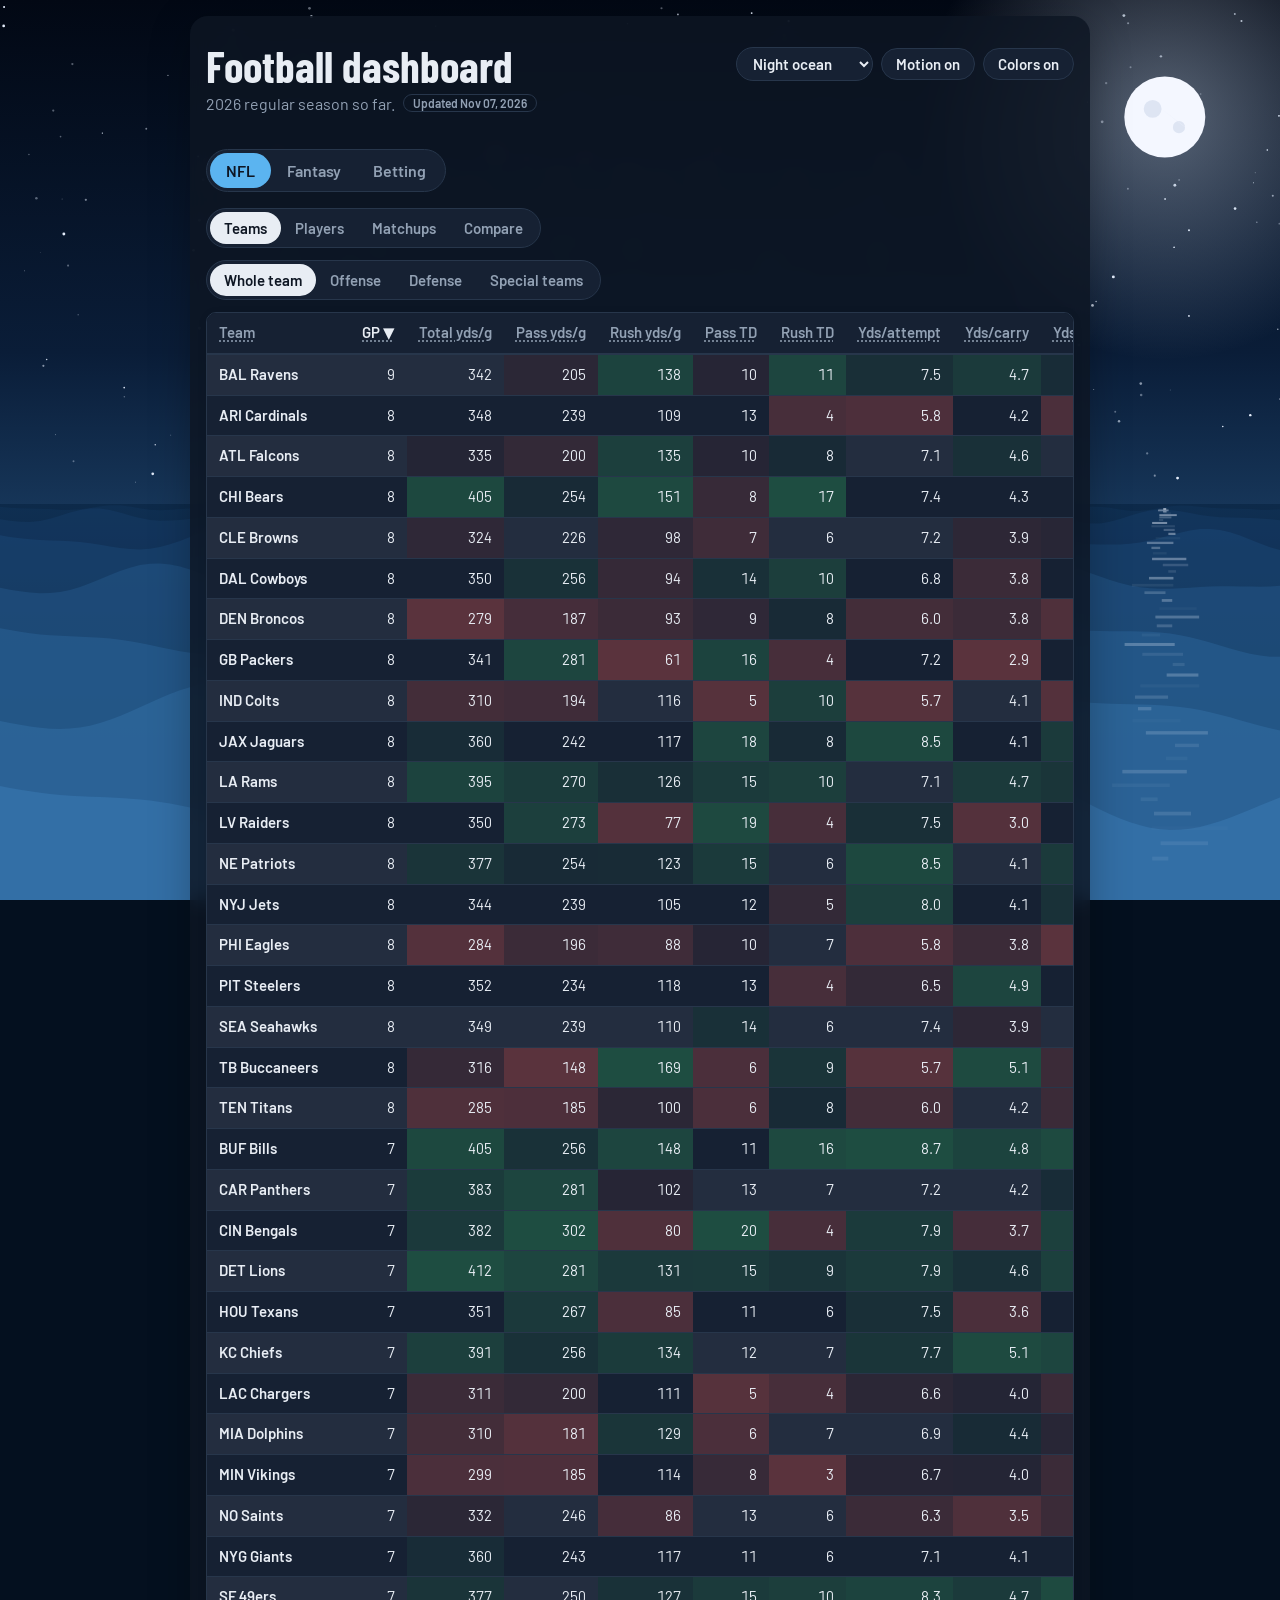
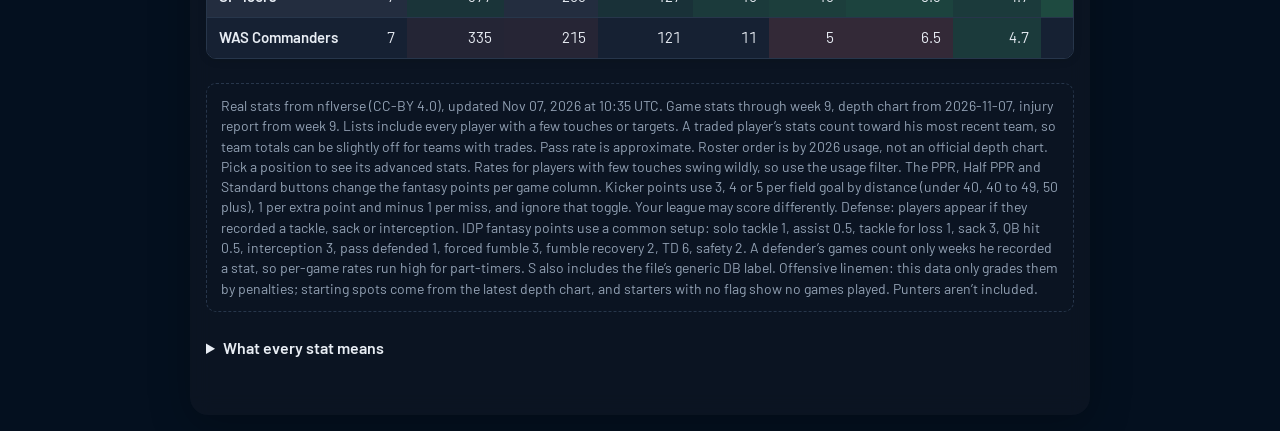
==== commit 471d7f6d: "Refresh data" ====
--- a/index.html
+++ b/index.html
@@ -3,9 +3,9 @@
 <meta name="viewport" content="width=device-width, initial-scale=1, viewport-fit=cover">
 <title>Football Dashboard</title>
 <link href="https://fonts.googleapis.com/css2?family=Barlow+Condensed:wght@600;700&family=Barlow:wght@400;500;600&display=swap" rel="stylesheet">
-<link rel="stylesheet" href="assets/site.css?v=202611070224">
-<script src="js/core.js?v=202611070224"></script>
-<script src="js/scene.js?v=202611070224"></script>
+<link rel="stylesheet" href="assets/site.css?v=202611071036">
+<script src="js/core.js?v=202611071036"></script>
+<script src="js/scene.js?v=202611071036"></script>
 </head><body><canvas id="scene" aria-hidden="true"></canvas><main>
 <div class="top" id="top"><h1>Football dashboard</h1><button class="back dspb" id="dsp" aria-expanded="false" aria-controls="ctl">Display</button><div class="ctl" id="ctl"><select class="back" id="scn" aria-label="Background scene"><option value="ocean">Night ocean</option><option value="grass">Day grassland</option><option value="snow">Snowy peak</option></select><button class="back" id="mot" aria-label="Turn background motion on or off"></button><button class="back" id="clr" aria-label="Turn stat colors on or off"></button></div></div>
 <p class="sub">2026 regular season so far.<span class="upd" id="upd"></span></p><p class="hl" id="hl" hidden></p>
@@ -52,27 +52,27 @@
 <div id="bo"></div>
 <div class="note">Not betting advice. NFL odds come from The Odds API across US sportsbooks; college lines from CollegeFootballData plus extra books on Fridays and Saturdays. Always check the price in your own app before betting. Projections: 85% season average plus 15% last 3 games, with about 4 games of last season mixed in early on, adjusted for what the opponent allows to his position (capped at -20% to +25%). Chance of going over comes from how each stat swings game to game, blended 50/50 with the sportsbooks’ fair odds. Anytime TD chance comes from usage (carries and targets). Samples are small; treat picks as places to look, not locks.</div></section>
 
-<div class="note">Real stats from nflverse (CC-BY 4.0), updated Nov 06, 2026 at 10:55 UTC. <span id="fr"></span> Lists include every player with a few touches or targets. A traded player’s stats count toward his most recent team, so team totals can be slightly off for teams with trades. Pass rate is approximate. Roster order is by 2026 usage, not an official depth chart. Pick a position to see its advanced stats. Rates for players with few touches swing wildly, so use the usage filter. The PPR, Half PPR and Standard buttons change the fantasy points per game column. Kicker points use 3, 4 or 5 per field goal by distance (under 40, 40 to 49, 50 plus), 1 per extra point and minus 1 per miss, and ignore that toggle. Your league may score differently. Defense: players appear if they recorded a tackle, sack or interception. IDP fantasy points use a common setup: solo tackle 1, assist 0.5, tackle for loss 1, sack 3, QB hit 0.5, interception 3, pass defended 1, forced fumble 3, fumble recovery 2, TD 6, safety 2. A defender’s games count only weeks he recorded a stat, so per-game rates run high for part-timers. S also includes the file’s generic DB label. Offensive linemen: this data only grades them by penalties; starting spots come from the latest depth chart, and starters with no flag show no games played. Punters aren’t included.</div>
+<div class="note">Real stats from nflverse (CC-BY 4.0), updated Nov 07, 2026 at 10:35 UTC. <span id="fr"></span> Lists include every player with a few touches or targets. A traded player’s stats count toward his most recent team, so team totals can be slightly off for teams with trades. Pass rate is approximate. Roster order is by 2026 usage, not an official depth chart. Pick a position to see its advanced stats. Rates for players with few touches swing wildly, so use the usage filter. The PPR, Half PPR and Standard buttons change the fantasy points per game column. Kicker points use 3, 4 or 5 per field goal by distance (under 40, 40 to 49, 50 plus), 1 per extra point and minus 1 per miss, and ignore that toggle. Your league may score differently. Defense: players appear if they recorded a tackle, sack or interception. IDP fantasy points use a common setup: solo tackle 1, assist 0.5, tackle for loss 1, sack 3, QB hit 0.5, interception 3, pass defended 1, forced fumble 3, fumble recovery 2, TD 6, safety 2. A defender’s games count only weeks he recorded a stat, so per-game rates run high for part-timers. S also includes the file’s generic DB label. Offensive linemen: this data only grades them by penalties; starting spots come from the latest depth chart, and starters with no flag show no games played. Punters aren’t included.</div>
 <details id="gls"><summary>What every stat means</summary><dl id="glist"></dl></details>
 </main>
 <nav class="bnav" id="bnav" aria-label="Sections"></nav>
 <div id="pc" class="pcard" hidden><div class="pcw" role="dialog" aria-modal="true" aria-labelledby="pcn"><button class="back pcx" id="pcx" aria-label="Close player card">✕</button><div id="pcb"></div></div></div>
-<script src="js/glossary.js?v=202611070224"></script>
-<script src="js/ui.js?v=202611070224"></script>
-<script src="js/registry.js?v=202611070224"></script>
-<script src="js/router.js?v=202611070224"></script>
-<script src="js/sections/nfl-teams.js?v=202611070224"></script>
-<script src="js/sections/nfl-players.js?v=202611070224"></script>
-<script src="js/sections/nfl-matchups.js?v=202611070224"></script>
-<script src="js/sections/nfl-compare.js?v=202611070224"></script>
-<script src="js/sections/fantasy-league.js?v=202611070224"></script>
-<script src="js/sections/fantasy-startsit.js?v=202611070224"></script>
-<script src="js/sections/fantasy-rankings.js?v=202611070224"></script>
-<script src="js/sections/fantasy-college.js?v=202611070224"></script>
-<script src="js/sections/betting-engine.js?v=202611070224"></script>
-<script src="js/sections/betting-lines.js?v=202611070224"></script>
-<script src="js/sections/betting-mybets.js?v=202611070224"></script>
-<script src="js/sections/betting-college.js?v=202611070224"></script>
-<script src="js/sections/player-card.js?v=202611070224"></script>
-<script src="js/main.js?v=202611070224"></script>
+<script src="js/glossary.js?v=202611071036"></script>
+<script src="js/ui.js?v=202611071036"></script>
+<script src="js/registry.js?v=202611071036"></script>
+<script src="js/router.js?v=202611071036"></script>
+<script src="js/sections/nfl-teams.js?v=202611071036"></script>
+<script src="js/sections/nfl-players.js?v=202611071036"></script>
+<script src="js/sections/nfl-matchups.js?v=202611071036"></script>
+<script src="js/sections/nfl-compare.js?v=202611071036"></script>
+<script src="js/sections/fantasy-league.js?v=202611071036"></script>
+<script src="js/sections/fantasy-startsit.js?v=202611071036"></script>
+<script src="js/sections/fantasy-rankings.js?v=202611071036"></script>
+<script src="js/sections/fantasy-college.js?v=202611071036"></script>
+<script src="js/sections/betting-engine.js?v=202611071036"></script>
+<script src="js/sections/betting-lines.js?v=202611071036"></script>
+<script src="js/sections/betting-mybets.js?v=202611071036"></script>
+<script src="js/sections/betting-college.js?v=202611071036"></script>
+<script src="js/sections/player-card.js?v=202611071036"></script>
+<script src="js/main.js?v=202611071036"></script>
 </body></html>
